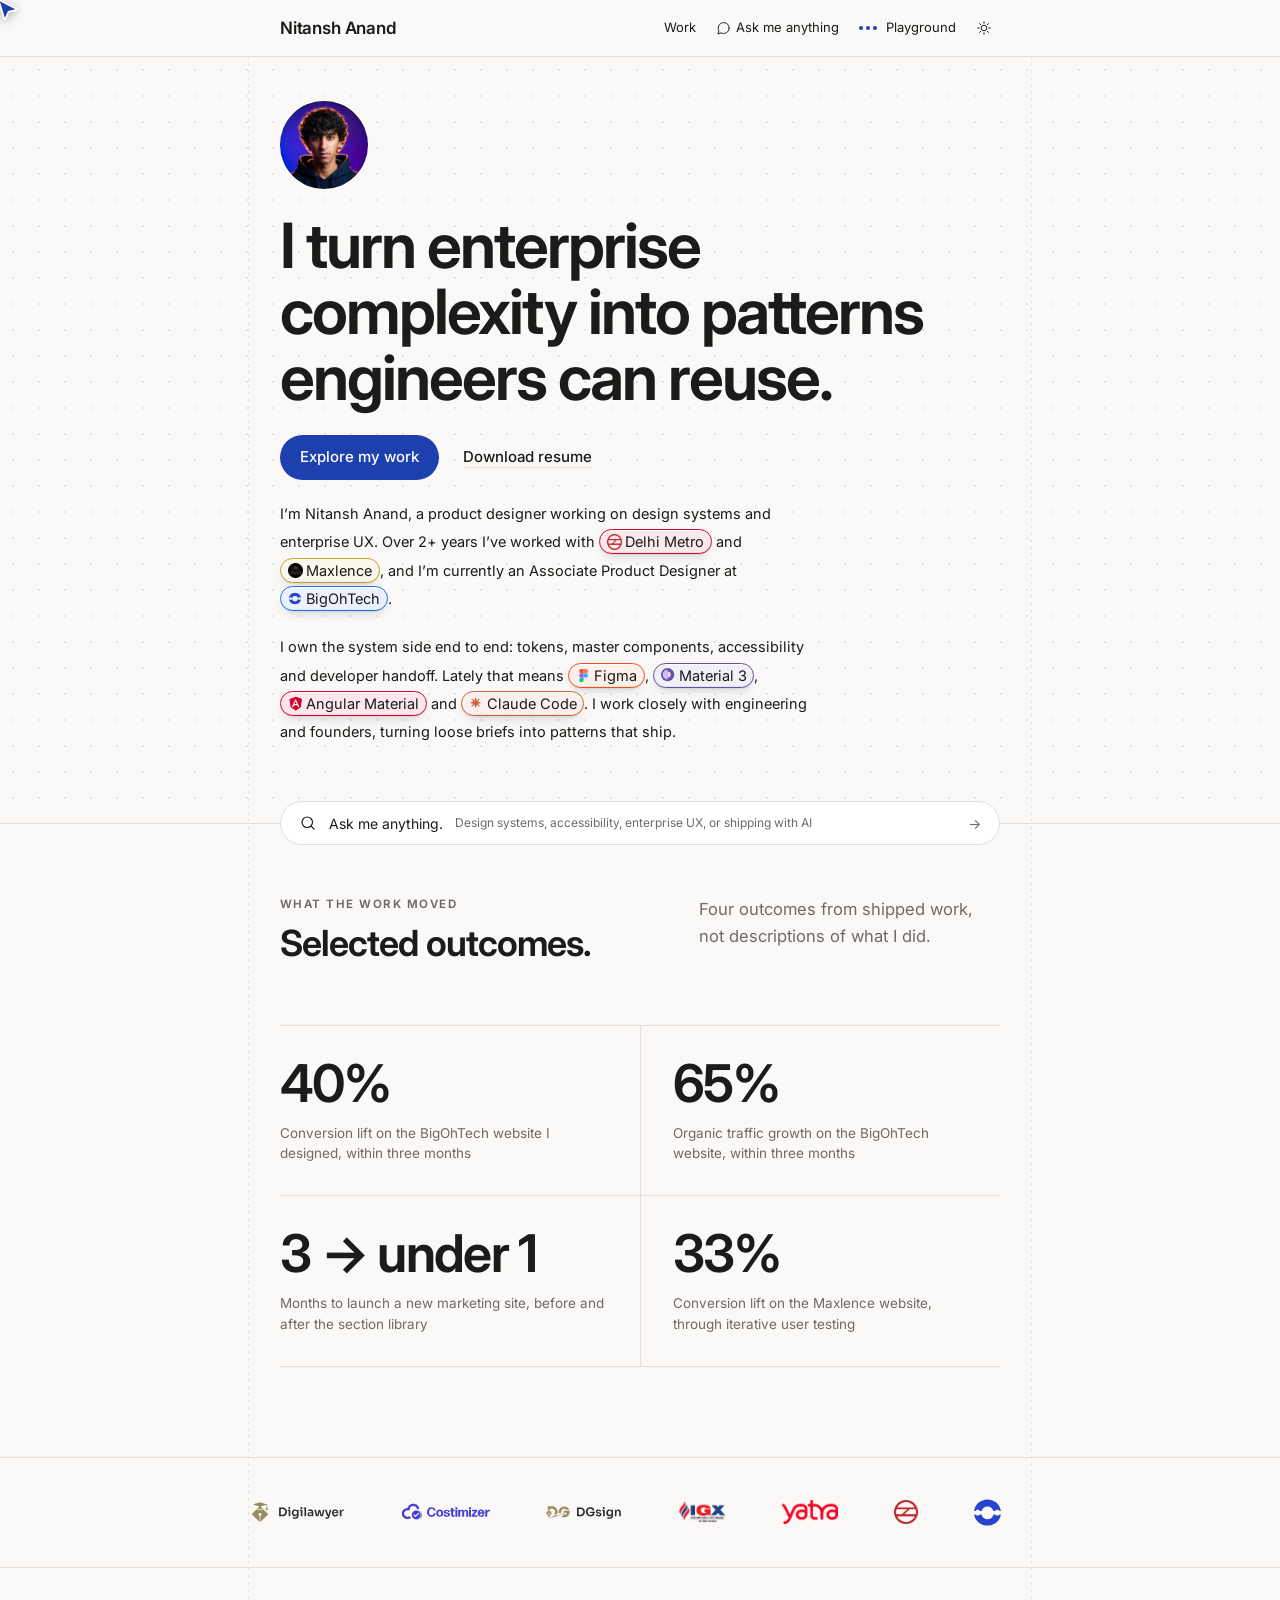
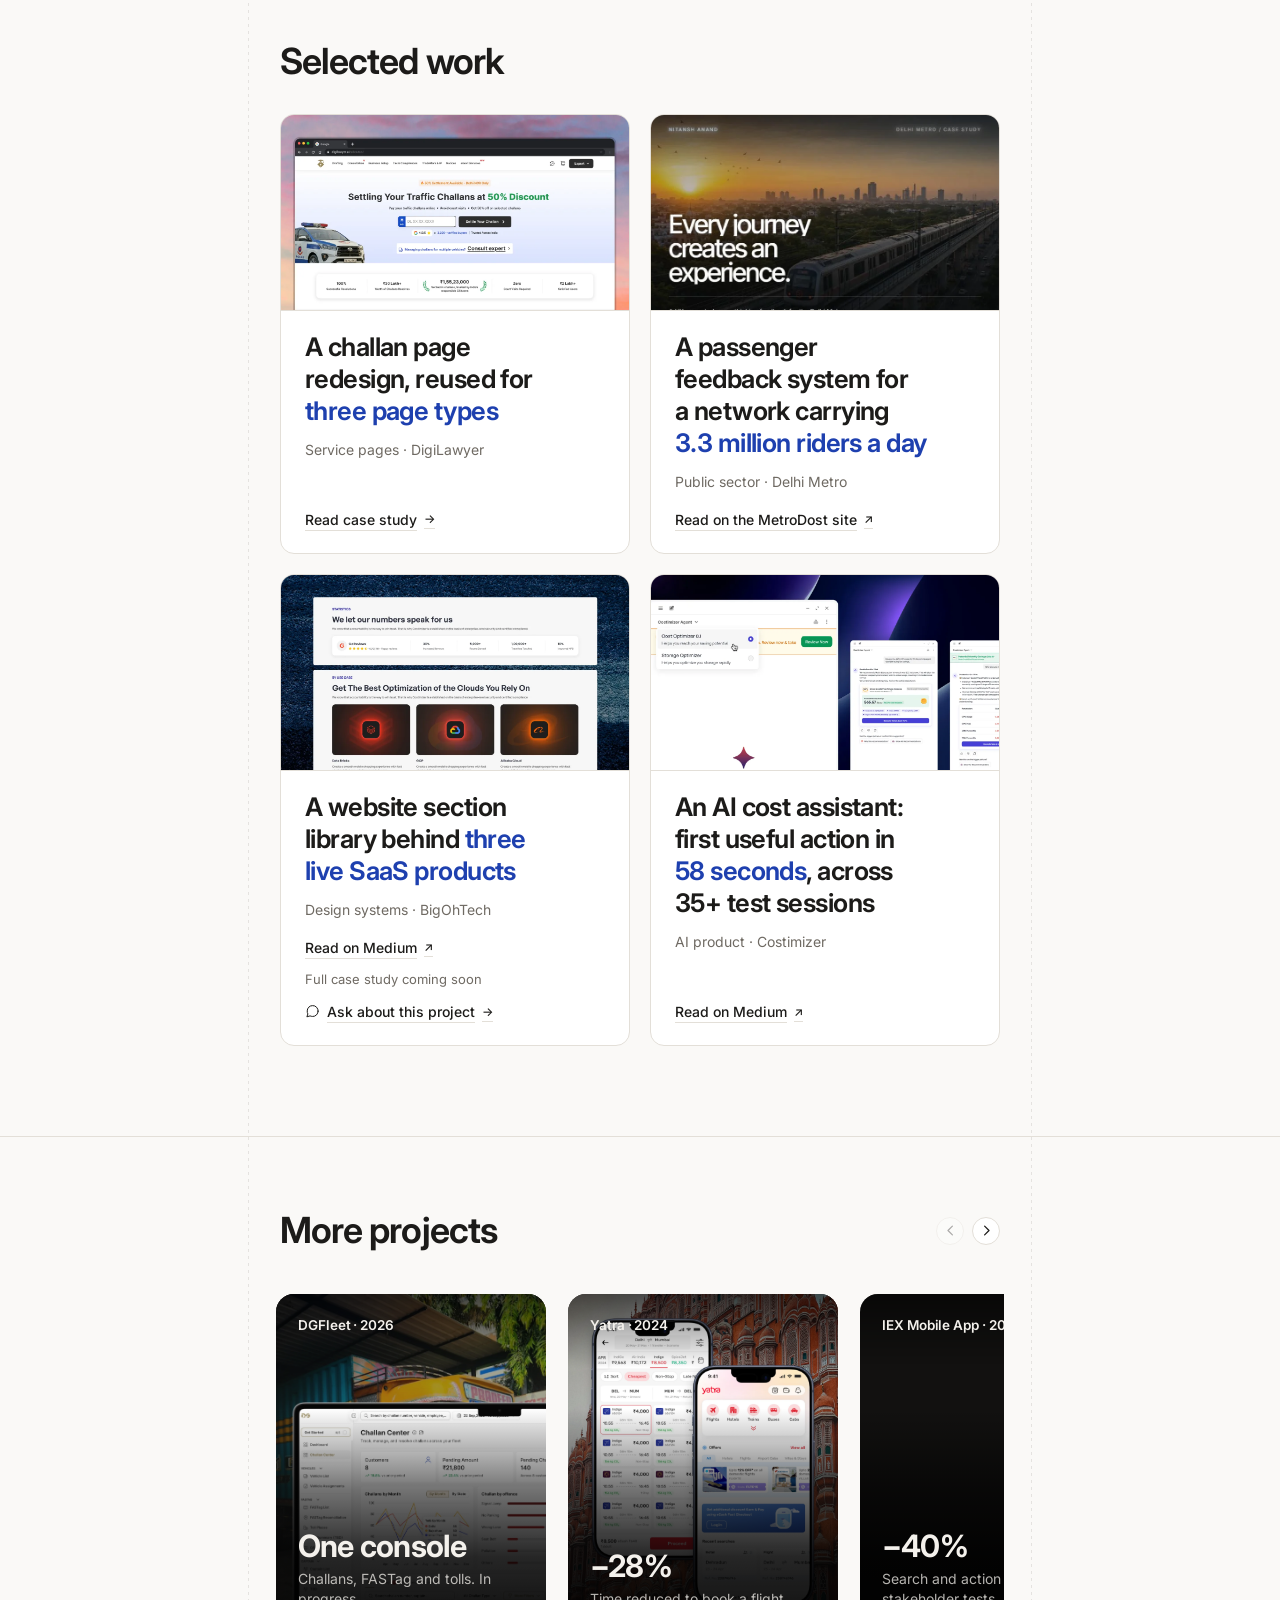
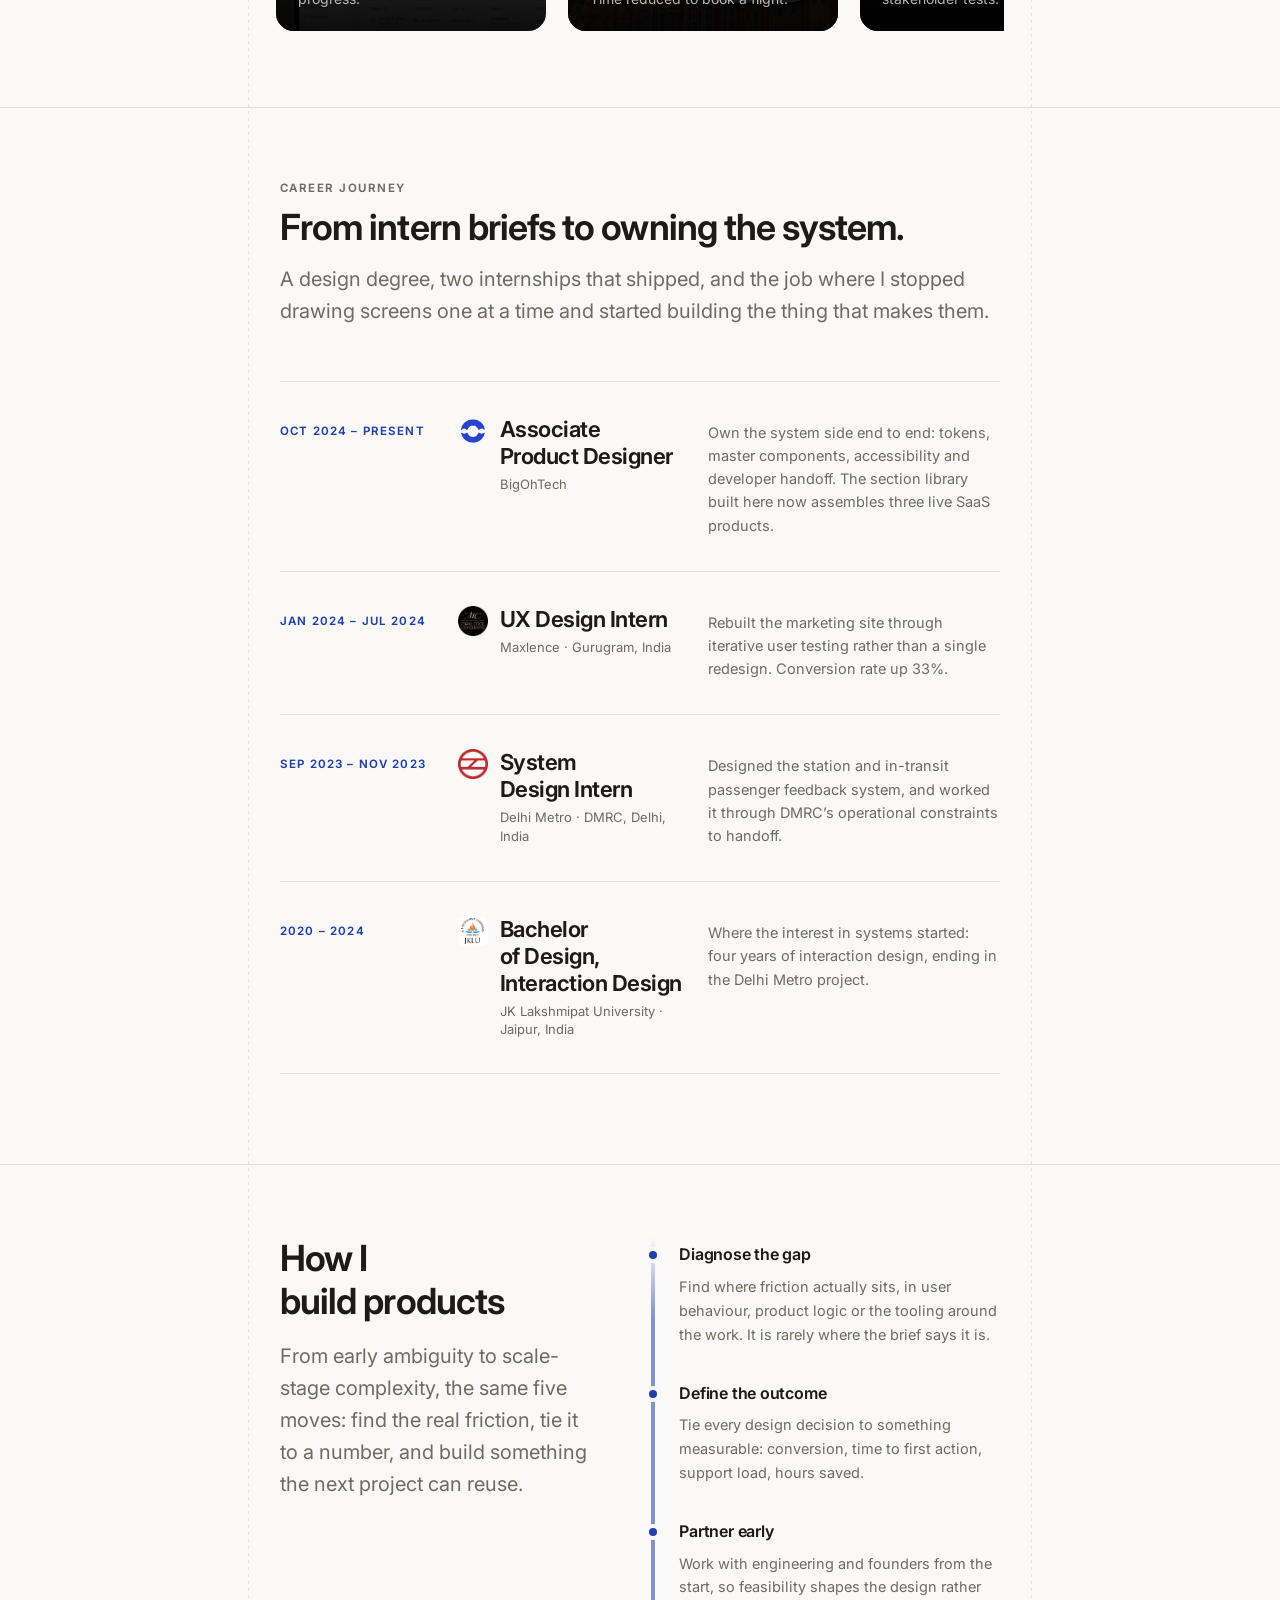
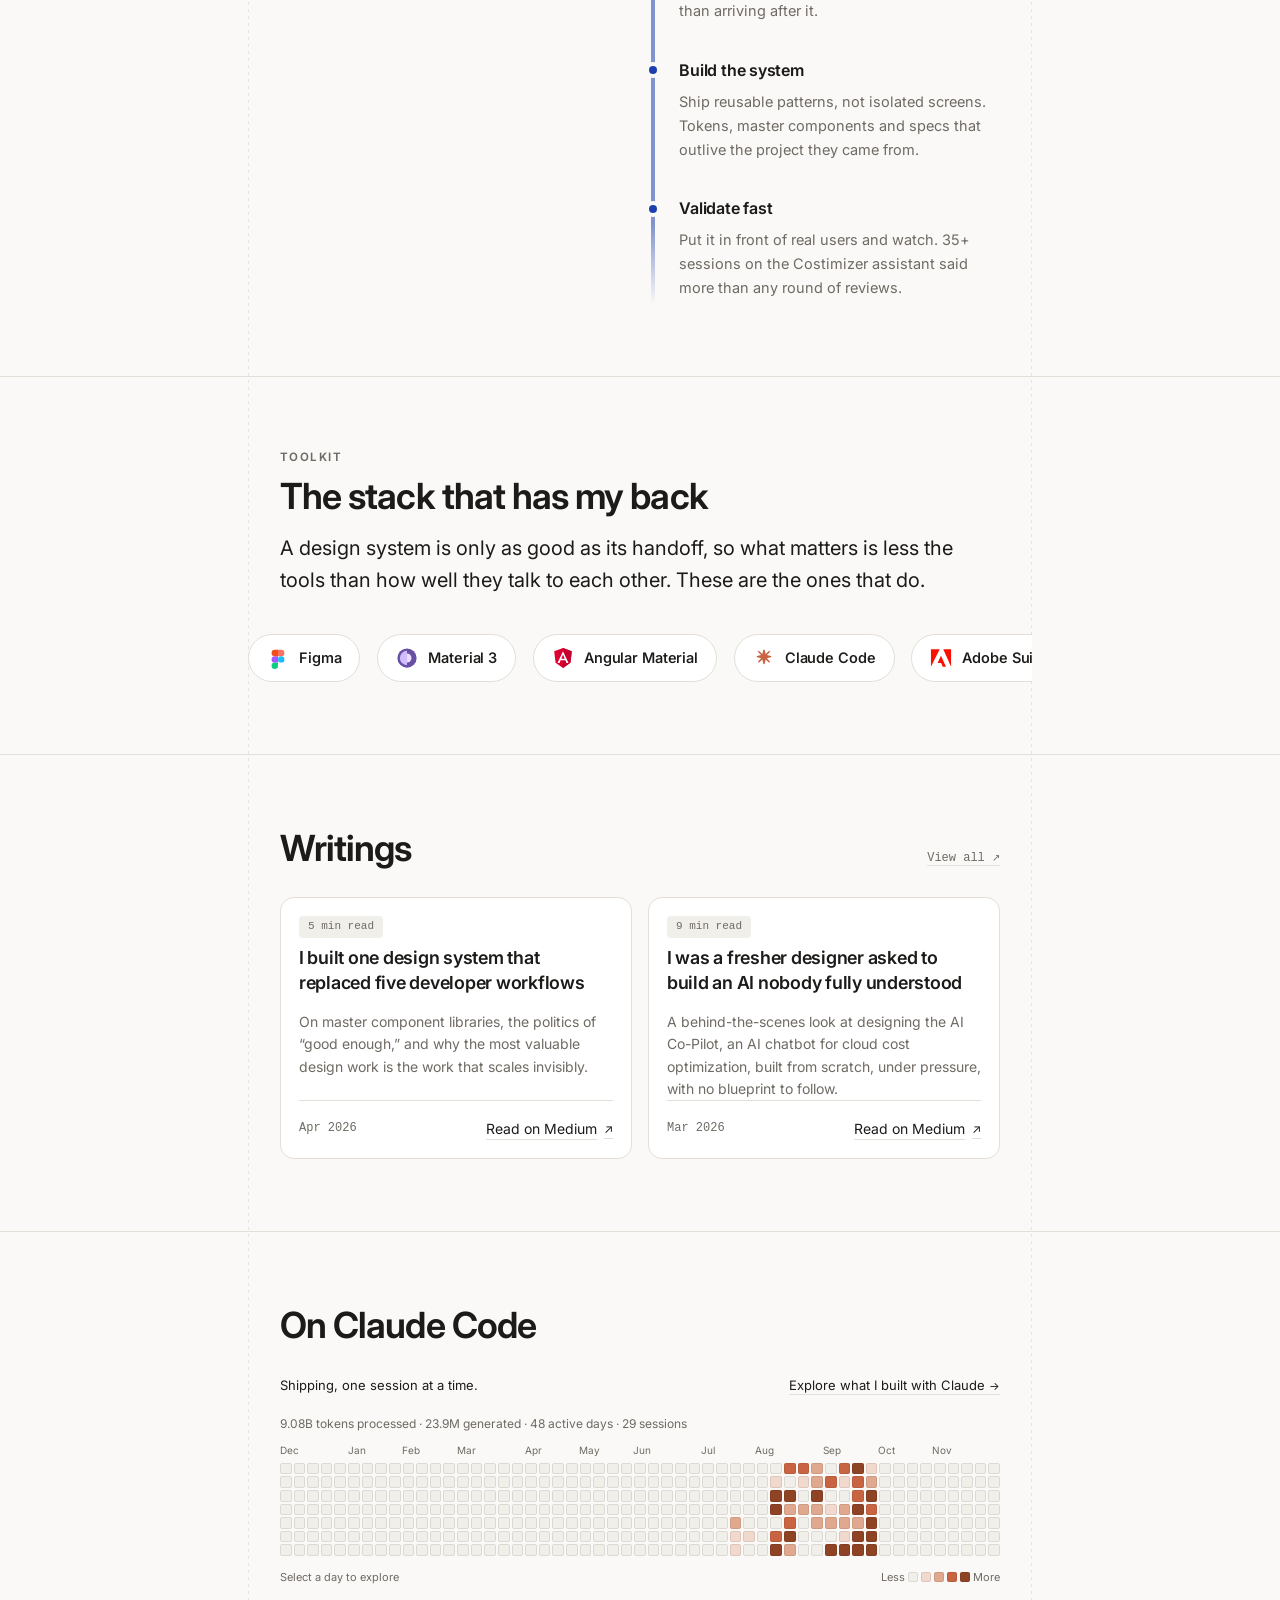
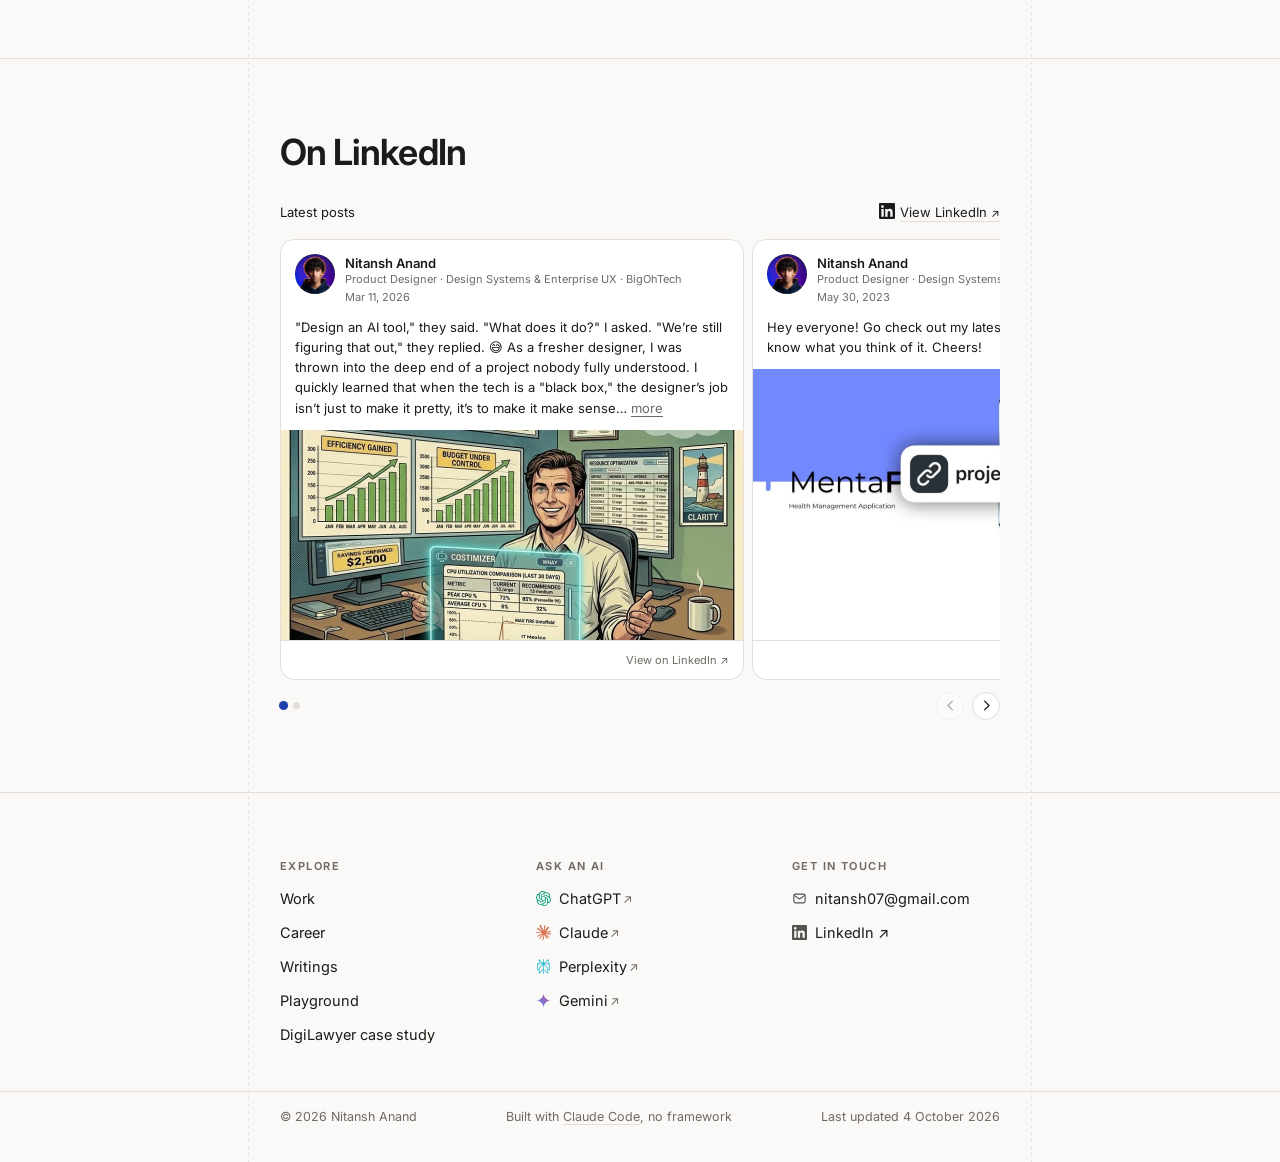
==== index.html @ 7e1e8ba1 "Priority 1: reach the work, and stop the numbers overreaching Hero. "Explore my work" sat below two " ====
<!doctype html>
<html lang="en">
<head>
<meta charset="utf-8" />
<meta name="viewport" content="width=device-width, initial-scale=1, viewport-fit=cover" />
<title>Nitansh Anand, a product designer who builds systems</title>
<meta name="description" content="Nitansh Anand, a product designer working on design systems and enterprise UX. Career, selected work and writing." />
<meta name="color-scheme" content="light dark" />
<link rel="canonical" href="https://nitanshanand.vercel.app/" />

<!-- Social preview. og:image is intentionally omitted until there are real
     1200x630 cards; a badly cropped one reads worse than a text preview. -->
<meta property="og:type" content="profile" />
<meta property="og:url" content="https://nitanshanand.vercel.app/" />
<meta property="og:title" content="Nitansh Anand, a product designer who builds systems" />
<meta property="og:description" content="Nitansh Anand, a product designer working on design systems and enterprise UX. Career, selected work and writing." />
<meta property="og:site_name" content="Nitansh Anand" />
<meta property="og:locale" content="en_US" />
<meta name="twitter:card" content="summary" />
<meta name="twitter:title" content="Nitansh Anand, a product designer who builds systems" />
<meta name="twitter:description" content="Nitansh Anand, a product designer working on design systems and enterprise UX. Career, selected work and writing." />
<link rel="preconnect" href="https://fonts.googleapis.com" />
<link rel="preconnect" href="https://fonts.gstatic.com" crossorigin />
<link href="https://fonts.googleapis.com/css2?family=Inter:ital,opsz,wght@0,14..32,100..900;1,14..32,100..900&display=swap" rel="stylesheet" />
<!-- Favicon: the portrait, cropped to the head so it still reads at 32px. -->
<link rel="icon" type="image/png" sizes="32x32" href="assets/favicon-32.png" />
<link rel="icon" type="image/png" sizes="192x192" href="assets/favicon-192.png" />
<link rel="apple-touch-icon" sizes="180x180" href="assets/favicon-180.png" />
<link rel="stylesheet" href="styles.css" />
<script src="analytics.js" defer></script>
<script>
  /* Set theme before first paint so there is no flash. */
  (function () {
    var t = null;
    try { t = localStorage.getItem("theme"); } catch (e) {}
    if (t === "light" || t === "dark") document.documentElement.setAttribute("data-theme", t);
    var dark = t === "dark" || (t !== "light" && window.matchMedia("(prefers-color-scheme: dark)").matches);
    document.documentElement.classList.toggle("theme-dark", dark);
  })();
</script>
</head>
<body>

<a class="skip-link" href="#main">Skip to content</a>

<header class="site-header">
  <div class="gutter">
    <div class="col-wide header-bar">
      <a class="site-signature" href="#top" aria-label="Nitansh Anand, home">
        <span class="site-signature-mark" aria-hidden="true">Nitansh&nbsp;Anand</span>
        <span class="site-signature-name" aria-hidden="true">
          <span class="site-signature-photo"></span>
          Nitansh Anand
        </span>
      </a>

      <nav class="site-nav" aria-label="Primary">
        <a href="#work">Work</a>
        <a href="#ask" class="nav-ask">
          <svg viewBox="0 0 24 24" fill="none" aria-hidden="true"><path d="M21 11.5a8.4 8.4 0 0 1-9 8.4 9 9 0 0 1-3.9-.9L3 20.5l1.6-4.6A8.4 8.4 0 0 1 3.6 11 8.4 8.4 0 0 1 12 2.6a8.4 8.4 0 0 1 9 8.9Z" stroke="currentColor" stroke-width="1.5" stroke-linecap="round" stroke-linejoin="round"/></svg>
          <span class="nav-label">Ask me anything</span>
        </a>
        <a href="agent-mode.html" class="agent-mode-link">
          <span class="agent-launcher-mark" aria-hidden="true"><i></i><i></i><i></i></span>
          <span class="nav-label">Playground</span>
        </a>

        <button type="button" class="theme-toggle" aria-label="Switch colour theme" title="Switch colour theme">
          <svg class="icon-sun" viewBox="0 0 24 24" fill="none" aria-hidden="true"><circle cx="12" cy="12" r="4.2" stroke="currentColor" stroke-width="1.5"/><path d="M12 2.6v2.2M12 19.2v2.2M21.4 12h-2.2M4.8 12H2.6M18.6 5.4l-1.6 1.6M7 17l-1.6 1.6M18.6 18.6 17 17M7 7 5.4 5.4" stroke="currentColor" stroke-width="1.5" stroke-linecap="round"/></svg>
          <svg class="icon-moon" viewBox="0 0 24 24" fill="none" aria-hidden="true"><path d="M20.5 14.3A8.6 8.6 0 0 1 9.7 3.5a8.6 8.6 0 1 0 10.8 10.8Z" stroke="currentColor" stroke-width="1.5" stroke-linejoin="round"/></svg>
        </button>
      </nav>
    </div>
  </div>
</header>

<main class="home-page" id="main">

  <!-- ─────────────────────────  HERO  ───────────────────────── -->
  <section class="section gutter hero-section" id="top">
    <div class="col-wide">

      <div class="home-heading">
        <!-- Small circular slot above the copy. Swap the image for anything. -->
        <div class="hero-widget">
          <img src="assets/portrait.jpg" alt="Nitansh Anand" width="400" height="400" decoding="async" />
        </div>

        <div class="home-copy">
          <h1 class="t-display home-title" id="hero-title">I turn enterprise complexity into patterns engineers can reuse.</h1>

      <!-- The actions sit directly under the title. Below the two intro
           paragraphs they fell 108px past the fold on a 390px phone and
           319px past it at 320px, behind the bottom nav in both cases.
           Moved in the markup rather than with CSS order, so what a
           keyboard reaches matches what the eye sees. -->
      <div class="home-contact-actions">
        <a data-buzz="The evidence, this way." class="home-contact-button" href="#work">Explore my work</a>
        <span class="resume-hint">
          <a data-buzz="One page. I promise." class="home-resume-button" href="Nitansh-Anand-Resume.pdf" download>Download resume</a>
          <!-- Page 1 rendered from the PDF. Regenerate with tools/build-resume-preview.md
               if the resume changes. Decorative: the link itself is the content. -->
          <span class="resume-peek" aria-hidden="true">
            <img data-src="assets/resume-preview.webp" alt="" width="720" height="932" decoding="async" />
            <span class="resume-peek-foot">1 page &middot; PDF</span>
          </span>
        </span>

          </div>


      <p class="t-lede home-intro">
        I&rsquo;m Nitansh Anand, a product designer working on design systems and enterprise UX. Over 2+ years I&rsquo;ve
        worked with
        <span class="brand-wrap" data-tooltip="System Design Intern, Sep 2023–Nov 2023"><button type="button" class="inline-brand company-brand brand-trigger" style="--brand-color:#c8102e" data-buzz="3.3 million riders a day."><span class="brand-logo"><img src="assets/logos/dmrc.webp" alt="" loading="lazy" decoding="async" width="24" height="24" /></span><span class="brand-name">Delhi Metro</span></button></span>
        and
        <span class="brand-wrap" data-tooltip="UX Design Intern, Jan 2024–Jul 2024"><button type="button" class="inline-brand company-brand brand-trigger" style="--brand-color:#c9a227" data-buzz="Where the interning happened."><span class="brand-logo"><img src="assets/logos/maxlence.webp" alt="" loading="lazy" decoding="async" width="24" height="24" /></span><span class="brand-name">Maxlence</span></button></span>,
        and I&rsquo;m currently an Associate Product Designer at
        <span class="brand-wrap" data-tooltip="Associate Product Designer, Oct 2024–Present"><button type="button" class="inline-brand company-brand brand-trigger" style="--brand-color:#1f6feb" data-buzz="Current employer. Hi, team."><span class="brand-logo"><img src="assets/logos/bigohtech.webp" alt="" loading="lazy" decoding="async" width="24" height="24" /></span><span class="brand-name">BigOhTech</span></button></span>.
      </p>

      <p class="t-lede home-intro">
        I own the system side end to end: tokens, master components, accessibility and developer handoff.
        Lately that means
        <span class="brand-wrap" data-tooltip="Design systems: tokens, components, prototypes, specs"><button type="button" class="inline-brand company-brand brand-trigger" style="--brand-color:#f24e1e" data-buzz="Where the pixels live."><span class="brand-logo"><svg viewBox="0 0 24 24" aria-hidden="true"><path d="M8.5 24a3.5 3.5 0 0 0 3.5-3.5V17H8.5a3.5 3.5 0 0 0 0 7Z" fill="#0acf83"/><path d="M5 13.5A3.5 3.5 0 0 1 8.5 10H12v7H8.5A3.5 3.5 0 0 1 5 13.5Z" fill="#a259ff"/><path d="M5 6.5A3.5 3.5 0 0 1 8.5 3H12v7H8.5A3.5 3.5 0 0 1 5 6.5Z" fill="#f24e1e"/><path d="M12 3h3.5a3.5 3.5 0 1 1 0 7H12V3Z" fill="#ff7262"/><path d="M19 13.5a3.5 3.5 0 1 1-7 0 3.5 3.5 0 0 1 7 0Z" fill="#1abcfe"/></svg></span><span class="brand-name">Figma</span></button></span>,
        <span class="brand-wrap" data-tooltip="Token architecture: the system the components are built on"><button type="button" class="inline-brand company-brand brand-trigger" style="--brand-color:#6750a4" data-buzz="Google&rsquo;s rules, my problem."><span class="brand-logo"><svg viewBox="0 0 24 24" aria-hidden="true"><circle cx="12" cy="12" r="10.5" fill="#6750a4"/><path d="M12 4.2A7.8 7.8 0 0 0 12 19.8Z" fill="#d0bcff"/><path d="M12 7.1a4.9 4.9 0 0 1 0 9.8Z" fill="#eaddff"/></svg></span><span class="brand-name">Material&nbsp;3</span></button></span>,
        <span class="brand-wrap" data-tooltip="Component library: what engineering actually ships against"><button type="button" class="inline-brand company-brand brand-trigger" style="--brand-color:#dd0031" data-buzz="The handoff lingua franca."><span class="brand-logo"><svg viewBox="0 0 24 24" aria-hidden="true"><path d="M12 1.2 2.4 4.6l1.5 12.6L12 22.8l8.1-5.6 1.5-12.6L12 1.2Z" fill="#dd0031"/><path d="M12 1.2v21.6l8.1-5.6 1.5-12.6L12 1.2Z" fill="#c3002f"/><path d="M12 4.6 6 17.4h2.2l1.2-3h5.2l1.2 3H18L12 4.6Zm1.8 8.1h-3.6L12 8.3l1.8 4.4Z" fill="#fff"/></svg></span><span class="brand-name">Angular&nbsp;Material</span></button></span>
        and
        <span class="brand-wrap" data-tooltip="Building: taking the design all the way into the codebase"><button type="button" class="inline-brand company-brand brand-trigger" style="--brand-color:#c96442" data-buzz="My noisiest collaborator."><span class="brand-logo"><svg viewBox="0 0 24 24" aria-hidden="true"><path d="M12 2.6c.4 0 .7.3.8.6l1 4.3 3.2-3a.8.8 0 0 1 1.2 1.1l-3 3.2 4.3 1a.8.8 0 0 1 0 1.5l-4.3 1 3 3.2a.8.8 0 0 1-1.2 1.1l-3.2-3-1 4.3a.8.8 0 0 1-1.6 0l-1-4.3-3.2 3a.8.8 0 0 1-1.2-1.1l3-3.2-4.3-1a.8.8 0 0 1 0-1.5l4.3-1-3-3.2a.8.8 0 1 1 1.2-1.1l3.2 3 1-4.3c.1-.3.4-.6.8-.6Z" fill="#c96442"/></svg></span><span class="brand-name">Claude&nbsp;Code</span></button></span>.
        I work closely with engineering and founders, turning loose briefs into patterns that ship.
      </p>

        </div>

      </div>

      <button type="button" class="ask-launcher" id="ask">
        <svg viewBox="0 0 24 24" fill="none" aria-hidden="true"><circle cx="11" cy="11" r="7" stroke="currentColor" stroke-width="1.6"/><path d="m20 20-3.6-3.6" stroke="currentColor" stroke-width="1.6" stroke-linecap="round"/></svg>
        <span class="ask-launcher-copy">
          <span>Ask me anything.</span>
          <span class="ask-hint">Design systems, accessibility, enterprise UX, or shipping with AI</span>
        </span>
        <span class="ask-go" aria-hidden="true">&#8594;</span>
      </button>

    </div>
  </section>

  <!-- ──────────────────────  CLAUDE CODE TOKENS  ────────────────────── -->

  <!-- ─────────────────────────  PROOF  ─────────────────────────
       The hero makes claims; this is where they get their receipts. It
       carries the numbers the work cards don't: the cards already headline
       58s and three page types, so repeating them here only spent the
       reader's scroll. Every figure is on the résumé linked above, and each
       names the site it came from. -->
  <section class="section gutter" id="proof">
    <div class="col-wide">
      <div class="proof-head">
        <div class="proof-title">
          <p class="eyebrow">What the work moved</p>
          <h2 class="t-section">Selected outcomes.</h2>
        </div>
        <p class="proof-note">
          Four outcomes from shipped work, not descriptions of what I did.
        </p>
      </div>

      <ol class="proof-grid">
        <li data-buzz="Designed, launched, measured.">
          <b>40%</b>
          <span>Conversion lift on the BigOhTech website I designed, within three months</span>
        </li>
        <li data-buzz="Same site, first three months.">
          <b>65%</b>
          <span>Organic traffic growth on the BigOhTech website, within three months</span>
        </li>
        <li data-buzz="Months back on every launch.">
          <a href="#work">
          <b>3 &rarr; under 1</b>
          <span>Months to launch a new marketing site, before and after the section library</span>
          </a>
        </li>
        <li data-buzz="Testing, not taste.">
          <b>33%</b>
          <span>Conversion lift on the Maxlence website, through iterative user testing</span>
        </li>
      </ol>
    </div>
  </section>

  <!-- ──────────────────────  SHIPPED FOR  ─────────────────────
       Products worked on directly. No heading by request: the row carries
       itself. The second .sh-track is a pixel duplicate so the loop has no
       seam, so it is aria-hidden and each name is announced once.
       ─────────────────────────────────────────────────── -->
  <section class="section gutter sh-section" id="shipped" aria-label="Products shipped for">
    <div class="sh-bleed">
      <div class="sh-marquee">
        <div class="sh-row">
          <ul class="sh-track">
            <li class="sh-item"><img src="assets/logos/clients/digilawyer.svg" alt="DigiLawyer" width="160" height="40" loading="lazy" decoding="async" /></li>
            <li class="sh-item"><img src="assets/logos/clients/costimizer.svg" alt="Costimizer" width="120" height="32" loading="lazy" decoding="async" /></li>
            <li class="sh-item"><img src="assets/logos/clients/dgsign.svg" alt="DG Sign" width="127" height="40" loading="lazy" decoding="async" /></li>
            <li class="sh-item"><img src="assets/logos/clients/igx.webp" alt="IGX" width="204" height="102" loading="lazy" decoding="async" /></li>
            <li class="sh-item"><img src="assets/logos/clients/yatra.webp" alt="Yatra" width="126" height="54" loading="lazy" decoding="async" /></li>
            <li class="sh-item"><img src="assets/logos/clients/dmrc.webp" alt="Delhi Metro" width="64" height="64" loading="lazy" decoding="async" /></li>
            <li class="sh-item"><img src="assets/logos/clients/bigoh.svg" alt="BigOh" width="40" height="40" loading="lazy" decoding="async" /></li>
          </ul>
          <ul class="sh-track" aria-hidden="true">
            <li class="sh-item"><img src="assets/logos/clients/digilawyer.svg" alt="DigiLawyer" width="160" height="40" loading="lazy" decoding="async" /></li>
            <li class="sh-item"><img src="assets/logos/clients/costimizer.svg" alt="Costimizer" width="120" height="32" loading="lazy" decoding="async" /></li>
            <li class="sh-item"><img src="assets/logos/clients/dgsign.svg" alt="DG Sign" width="127" height="40" loading="lazy" decoding="async" /></li>
            <li class="sh-item"><img src="assets/logos/clients/igx.webp" alt="IGX" width="204" height="102" loading="lazy" decoding="async" /></li>
            <li class="sh-item"><img src="assets/logos/clients/yatra.webp" alt="Yatra" width="126" height="54" loading="lazy" decoding="async" /></li>
            <li class="sh-item"><img src="assets/logos/clients/dmrc.webp" alt="Delhi Metro" width="64" height="64" loading="lazy" decoding="async" /></li>
            <li class="sh-item"><img src="assets/logos/clients/bigoh.svg" alt="BigOh" width="40" height="40" loading="lazy" decoding="async" /></li>
          </ul>
        </div>
      </div>
    </div>
  </section>

  <!-- ─────────────────────  SELECTED WORK  ─────────────────────
       Three projects: one lead, two beside it. Text-led for now, because the
       repository has no product screenshots and inventing interface imagery
       would be worse than going without. Each card reserves a .work-visual
       slot that takes over the moment a real image lands, so adding one will
       not move the layout. -->
  <section class="section gutter" id="work">
    <div class="col-wide">
      <h2 class="t-section">Selected work</h2>

      <ol class="work-grid">

        <li class="work-item">
          <article class="work-card" data-buzz="My part: audited the service pages, rebuilt the challan page around checking a vehicle, and turned it into Figma components engineering built.">
            <span class="work-visual"><img src="assets/work/digilawyer.webp" alt="The redesigned DigiLawyer challan page in a browser window: a single vehicle-number field beside a Settle Your Challan button, above the results summary." width="1200" height="900" loading="lazy" decoding="async" /></span>
            <h3 class="work-headline">A challan page redesign, reused for <mark class="highlight">three page types</mark></h3>
            <p class="work-context">Service pages &middot; DigiLawyer</p>

            <div class="work-actions">
<a class="work-link" href="digilawyer.html">Read case study <span class="arrow" aria-hidden="true">&#8594;</span></a>
            </div>
          </article>
        </li>

        <li class="work-item">
          <article class="work-card" data-buzz="My part: as System Design Intern, designed feedback for stations and trains, and carried it through DMRC&rsquo;s operational constraints to handoff.">
            <span class="work-visual"><img src="assets/work/metrodost.webp" alt="The MetroDost case study page: the headline Every journey creates an experience over a Delhi Metro train at sunset, above a line describing a network carrying 3.3 million riders a day." width="786" height="599" loading="lazy" decoding="async" /></span>
            <h3 class="work-headline">A passenger feedback system for a network carrying <mark class="highlight">3.3 million riders a day</mark></h3>
            <p class="work-context">Public sector &middot; Delhi Metro</p>

            <div class="work-actions">
<a class="work-link" href="https://metrodost-case-study.vercel.app/" target="_blank" rel="noopener">Read on the MetroDost site <span class="arrow" aria-hidden="true">&#8599;</span></a>
            </div>
          </article>
        </li>
      <li class="work-item">
          <article class="work-card" data-buzz="My part: audited the repeat website work, defined the section types, and built the library plus the specs engineering builds against.">
            <span class="work-visual"><img src="assets/work/sections.webp" alt="Two sections assembled on a page: a statistics band carrying headline figures, above a use-case grid of cloud-platform cards." width="1200" height="900" loading="lazy" decoding="async" /></span>
            <h3 class="work-headline">A website section library behind <mark class="highlight">three live SaaS products</mark></h3>
            <p class="work-context">Design systems &middot; BigOhTech</p>

            <div class="work-actions">
<a class="work-link" href="https://medium.com/@nitansh07/i-built-one-design-system-that-replaced-five-developer-workflows-abb937c73b00" target="_blank" rel="noopener">Read on Medium <span class="arrow" aria-hidden="true">&#8599;</span></a>
<span class="work-note">Full case study coming soon</span>
<button type="button" class="work-link ask-about" data-question="What did Nitansh contribute to the section library?">
                <svg class="work-link-icon" viewBox="0 0 24 24" fill="none" aria-hidden="true"><path d="M21 11.5a8.4 8.4 0 0 1-9 8.4 9 9 0 0 1-3.9-.9L3 20.5l1.6-4.6A8.4 8.4 0 0 1 3.6 11 8.4 8.4 0 0 1 12 2.6a8.4 8.4 0 0 1 9 8.9Z" stroke="currentColor" stroke-width="1.6" stroke-linecap="round" stroke-linejoin="round"/></svg>
                Ask about this project <span class="arrow" aria-hidden="true">&#8594;</span>
              </button>
            </div>
          </article>
        </li>

        <li class="work-item">
          <article class="work-card" data-buzz="My part: designed the assistant&rsquo;s empty state, its wording, and how it handles being wrong, then tested it across 35+ sessions.">
            <span class="work-visual"><img src="assets/work/costimizer.webp" alt="The Costimizer assistant: an agent picker offering a cost and a storage optimiser above a cloud-cost prompt, beside panels recommending an EC2 right-sizing with the projected monthly saving." width="1200" height="900" loading="lazy" decoding="async" /></span>
            <h3 class="work-headline">An AI cost assistant: first useful action in <mark class="highlight">58 seconds</mark>, across 35+ test sessions</h3>
            <p class="work-context">AI product &middot; Costimizer</p>

            <div class="work-actions">
<a class="work-link" href="https://medium.com/@nitansh07/i-was-a-fresher-designer-asked-to-build-an-ai-nobody-fully-understood-heres-what-happened-155939ac0f88" target="_blank" rel="noopener">Read on Medium <span class="arrow" aria-hidden="true">&#8599;</span></a>
            </div>
          </article>
        </li>

        </ol>
    </div>
  </section>


  <!-- ───────────────────  MORE PROJECTS  ───────────────────
       A sideways rail, not a grid: these sit under selected work and are
       meant to be skimmed. Empty for now. Each card is a project, a year, a
       picture, one number and one line. The commented template below is a
       filled card, ready to copy over a placeholder.

       The placeholders are articles, not links. A card with nowhere to go
       gets no hover label and no tab stop, because an affordance that does
       nothing is worse than no affordance.
       ───────────────────────────────────────────────────────── -->
  <section class="section gutter" id="more">
    <div class="col-wide">
      <div class="mp-head">
        <h2 class="t-section">More projects</h2>
        <!-- Same control the LinkedIn carousel uses, so the page has one way
             of saying "there is more sideways". -->
        <span class="linkedin-arrows mp-arrows">
          <button type="button" id="mp-prev" aria-label="Previous projects" aria-controls="mp-rail"><svg viewBox="0 0 24 24" fill="none" stroke="currentColor" stroke-width="2" stroke-linecap="round" stroke-linejoin="round" aria-hidden="true"><path d="M15 5 8 12l7 7"/></svg></button>
          <button type="button" id="mp-next" aria-label="Next projects" aria-controls="mp-rail"><svg viewBox="0 0 24 24" fill="none" stroke="currentColor" stroke-width="2" stroke-linecap="round" stroke-linejoin="round" aria-hidden="true"><path d="M9 5l7 7-7 7"/></svg></button>
        </span>
      </div>

      <!-- tabindex makes the rail scrollable from the keyboard, which a bare
           overflow container is not. -->
      <ol class="mp-rail" id="mp-rail" tabindex="0" role="group"
          aria-label="More projects, scroll sideways">
          <li class="mp-item">
            <article class="mp-card" data-buzz="Case study in progress.">
              <img src="assets/work/fleet-challans.webp" alt="A fleet operations dashboard open on its Challan Center: counters for customers, pending amount and pending challans, a challans-by-month chart, a breakdown by offence, and a table of individual challans by vehicle." width="1288" height="1536" loading="lazy" decoding="async" />
              <span class="mp-scrim" aria-hidden="true"></span>
              <p class="mp-meta"><span>DGFleet</span> <span aria-hidden="true">&middot;</span> <span>2026</span></p>
              <div class="mp-foot">
                <p class="mp-metric">One console</p>
                <p class="mp-line">Challans, FASTag and tolls. In progress.</p>
              </div>
            </article>
          </li>
          <li class="mp-item">
            <article class="mp-card" data-buzz="Case study in progress.">
              <img src="assets/work/yatra.webp" alt="Two phone screens from the Yatra travel app: a Delhi to Mumbai flight list sorted by cheapest, each fare carrying its carbon figure, and the home screen with booking categories, offers and recent searches." width="1654" height="2000" loading="lazy" decoding="async" />
              <span class="mp-scrim" aria-hidden="true"></span>
              <p class="mp-meta"><span>Yatra</span> <span aria-hidden="true">&middot;</span> <span>2024</span></p>
              <div class="mp-foot">
                <p class="mp-metric">&minus;28%</p>
                <p class="mp-line">Time reduced to book a flight.</p>
              </div>
            </article>
          </li>
          <li class="mp-item">
            <article class="mp-card" data-buzz="Case study in progress.">
              <img src="assets/work/iex.webp" alt="Two phone screens from the IEX market data app: a price trend chart broken into time blocks, and a monthly view listing discovered price, bid counts and trade volume." width="1654" height="2000" loading="lazy" decoding="async" />
              <span class="mp-scrim" aria-hidden="true"></span>
              <p class="mp-meta"><span>IEX Mobile App</span> <span aria-hidden="true">&middot;</span> <span>2025</span></p>
              <div class="mp-foot">
                <p class="mp-metric">&minus;40%</p>
                <p class="mp-line">Search and action time, in stakeholder tests.</p>
              </div>
            </article>
          </li>
          <li class="mp-item">
            <article class="mp-card" data-buzz="Case study in progress.">
              <img src="assets/work/app-builder.webp" alt="A drag-and-drop app builder: the settings panel for a Scrollable Grid block, beside an empty phone canvas waiting for blocks." width="1654" height="2000" loading="lazy" decoding="async" />
              <span class="mp-scrim" aria-hidden="true"></span>
              <p class="mp-meta"><span>Createwith</span> <span aria-hidden="true">&middot;</span> <span>2024</span></p>
              <div class="mp-foot">
                <p class="mp-metric">80+ customers</p>
                <p class="mp-line">Five stars on the App Store and Play Store.</p>
              </div>
            </article>
          </li>
      </ol>

      <!-- Copy this over a placeholder once the project is real. The card is
           the picture; everything else sits on top of it.

      <li class="mp-item">
        <a class="mp-card" href="REPLACE.html">
          <img src="assets/work/REPLACE.webp" alt="Describe what the screen shows." width="1200" height="1500" loading="lazy" decoding="async" />
          <span class="mp-scrim" aria-hidden="true"></span>
          <p class="mp-meta"><span>Client</span> <span aria-hidden="true">&middot;</span> <span>2025</span></p>
          <span class="mp-peek" aria-hidden="true">View details</span>
          <div class="mp-foot">
            <p class="mp-metric">+00%</p>
            <p class="mp-line">What the number is.</p>
          </div>
        </a>
      </li>
      -->
    </div>
  </section>


  <!-- ─────────────────────────  CAREER  ───────────────────────── -->
  <section class="section gutter" id="career">
    <div class="col-wide">
      <div class="career-head">
        <p class="eyebrow">Career journey</p>
        <h2 class="t-section">From intern briefs to owning the system.</h2>
        <p class="t-lede career-lede">
          A design degree, two internships that shipped, and the job where I
          stopped drawing screens one at a time and started building the thing
          that makes them.
        </p>
      </div>

      <ol class="timeline">
        <li>
          <p class="timeline-period">Oct 2024 &ndash; Present</p>
          <div class="timeline-role">
            <span class="career-logo"><img src="assets/logos/bigohtech.webp" alt="BigOhTech" loading="lazy" decoding="async" width="80" height="100" /></span>
            <div>
              <h3>Associate Product Designer</h3>
              <p class="timeline-org">BigOhTech</p>
            </div>
          </div>
          <p class="timeline-note">Own the system side end to end: tokens, master components, accessibility and developer handoff. The section library built here now assembles three live SaaS products.</p>
        </li>
        <li>
          <p class="timeline-period">Jan 2024 &ndash; Jul 2024</p>
          <div class="timeline-role">
            <span class="career-logo"><img src="assets/logos/maxlence.webp" alt="Maxlence" loading="lazy" decoding="async" width="64" height="64" /></span>
            <div>
              <h3>UX Design Intern</h3>
              <p class="timeline-org">Maxlence &middot; Gurugram, India</p>
            </div>
          </div>
          <p class="timeline-note">Rebuilt the marketing site through iterative user testing rather than a single redesign. Conversion rate up 33%.</p>
        </li>
        <li>
          <p class="timeline-period">Sep 2023 &ndash; Nov 2023</p>
          <div class="timeline-role">
            <span class="career-logo"><img src="assets/logos/dmrc.webp" alt="Delhi Metro Rail Corporation" loading="lazy" decoding="async" width="64" height="64" /></span>
            <div>
              <h3>System Design Intern</h3>
              <p class="timeline-org">Delhi Metro &middot; DMRC, Delhi, India</p>
            </div>
          </div>
          <p class="timeline-note">Designed the station and in-transit passenger feedback system, and worked it through DMRC&rsquo;s operational constraints to handoff.</p>
        </li>
        <li>
          <p class="timeline-period">2020 &ndash; 2024</p>
          <div class="timeline-role">
            <span class="career-logo"><img src="assets/logos/jklu.png" alt="JK Lakshmipat University" loading="lazy" decoding="async" width="220" height="246" /></span>
            <div>
              <h3>Bachelor of Design, Interaction Design</h3>
              <p class="timeline-org">JK Lakshmipat University &middot; Jaipur, India</p>
            </div>
          </div>
          <p class="timeline-note">Where the interest in systems started: four years of interaction design, ending in the Delhi Metro project.</p>
        </li>
      </ol>
    </div>
  </section>

  <!-- ──────────────────────  HOW I BUILD  ────────────────────── -->
  <section class="section gutter" id="process">
    <div class="col-wide">
      <div class="build-grid">
        <div class="build-intro">
          <h2 class="t-section">How I build products</h2>
          <p class="t-lede build-lede">
            From early ambiguity to scale-stage complexity, the same five moves: find the real
            friction, tie it to a number, and build something the next project can reuse.
          </p>
        </div>

        <ol class="build-steps">
          <li>
            <h3 data-buzz="Never where the brief says.">Diagnose the gap</h3>
            <p>Find where friction actually sits, in user behaviour, product logic or the tooling around the work. It is rarely where the brief says it is.</p>
          </li>
          <li>
            <h3 data-buzz="If you can&rsquo;t measure it, it&rsquo;s a mood.">Define the outcome</h3>
            <p>Tie every design decision to something measurable: conversion, time to first action, support load, hours saved.</p>
          </li>
          <li>
            <h3 data-buzz="Engineers are not a later problem.">Partner early</h3>
            <p>Work with engineering and founders from the start, so feasibility shapes the design rather than arriving after it.</p>
          </li>
          <li>
            <h3 data-buzz="Screens die. Patterns don&rsquo;t.">Build the system</h3>
            <p>Ship reusable patterns, not isolated screens. Tokens, master components and specs that outlive the project they came from.</p>
          </li>
          <li>
            <h3 data-buzz="Watching someone fail teaches more.">Validate fast</h3>
            <p>Put it in front of real users and watch. 35+ sessions on the Costimizer assistant said more than any round of reviews.</p>
          </li>
        </ol>
      </div>
      </div>
    </div>
  </section>

  <!-- ────────────────────────  TOOLKIT  ────────────────────────
       Every tool here is one the rest of this repo already documents: the
       hero's four brand chips, Adobe from the Ask panel's tools entry, Framer
       from the footer link, and the two measurement tools the DigiLawyer case
       study names. Do not add a tool that is not claimed somewhere else.

       The second .tk-track is a pixel duplicate that exists only so the loop
       has no seam, so it is aria-hidden and each tool is announced once.
       ────────────────────────────────────────────────── -->
  <section class="section gutter" id="toolkit">
    <div class="col-wide">
      <p class="eyebrow">Toolkit</p>
      <h2 class="t-section tk-title">The stack that has my back</h2>
      <p class="t-lede tk-lede">
        A design system is only as good as its handoff, so what matters is less
        the tools than how well they talk to each other. These are the ones that do.
      </p>
    </div>

    <div class="tk-bleed">
      <div class="tk-marquee">
      <div class="tk-row">
        <ul class="tk-track">
            <li class="tk-item"><span class="tk-mark"><svg viewBox="0 0 24 24" aria-hidden="true"><path d="M8.5 24a3.5 3.5 0 0 0 3.5-3.5V17H8.5a3.5 3.5 0 0 0 0 7Z" fill="#0acf83"/><path d="M5 13.5A3.5 3.5 0 0 1 8.5 10H12v7H8.5A3.5 3.5 0 0 1 5 13.5Z" fill="#a259ff"/><path d="M5 6.5A3.5 3.5 0 0 1 8.5 3H12v7H8.5A3.5 3.5 0 0 1 5 6.5Z" fill="#f24e1e"/><path d="M12 3h3.5a3.5 3.5 0 1 1 0 7H12V3Z" fill="#ff7262"/><path d="M19 13.5a3.5 3.5 0 1 1-7 0 3.5 3.5 0 0 1 7 0Z" fill="#1abcfe"/></svg></span><span class="tk-name">Figma</span></li>
            <li class="tk-item"><span class="tk-mark"><svg viewBox="0 0 24 24" aria-hidden="true"><circle cx="12" cy="12" r="10.5" fill="#6750a4"/><path d="M12 4.2A7.8 7.8 0 0 0 12 19.8Z" fill="#d0bcff"/><path d="M12 7.1a4.9 4.9 0 0 1 0 9.8Z" fill="#eaddff"/></svg></span><span class="tk-name">Material&nbsp;3</span></li>
            <li class="tk-item"><span class="tk-mark"><svg viewBox="0 0 24 24" aria-hidden="true"><path d="M12 1.2 2.4 4.6l1.5 12.6L12 22.8l8.1-5.6 1.5-12.6L12 1.2Z" fill="#dd0031"/><path d="M12 1.2v21.6l8.1-5.6 1.5-12.6L12 1.2Z" fill="#c3002f"/><path d="M12 4.6 6 17.4h2.2l1.2-3h5.2l1.2 3H18L12 4.6Zm1.8 8.1h-3.6L12 8.3l1.8 4.4Z" fill="#fff"/></svg></span><span class="tk-name">Angular&nbsp;Material</span></li>
            <li class="tk-item"><span class="tk-mark"><svg viewBox="0 0 24 24" aria-hidden="true"><path d="M12 2.6c.4 0 .7.3.8.6l1 4.3 3.2-3a.8.8 0 0 1 1.2 1.1l-3 3.2 4.3 1a.8.8 0 0 1 0 1.5l-4.3 1 3 3.2a.8.8 0 0 1-1.2 1.1l-3.2-3-1 4.3a.8.8 0 0 1-1.6 0l-1-4.3-3.2 3a.8.8 0 0 1-1.2-1.1l3-3.2-4.3-1a.8.8 0 0 1 0-1.5l4.3-1-3-3.2a.8.8 0 1 1 1.2-1.1l3.2 3 1-4.3c.1-.3.4-.6.8-.6Z" fill="#c96442"/></svg></span><span class="tk-name">Claude&nbsp;Code</span></li>
            <li class="tk-item"><span class="tk-mark"><svg viewBox="0 0 24 24" aria-hidden="true"><path d="M10.54 2.4H1v19.27Z" fill="#fa0f00"/><path d="M14.46 2.4H23v19.27Z" fill="#fa0f00"/><path d="M12 9.51l5.43 12.16h-3.56l-1.63-4.09H8.26Z" fill="#fa0f00"/></svg></span><span class="tk-name">Adobe&nbsp;Suite</span></li>
            <li class="tk-item"><span class="tk-mark"><svg viewBox="0 0 24 24" aria-hidden="true"><path d="M4 0h16v8h-8zM4 8h8l8 8H4zm0 8h8v8z" fill="#0055ff"/></svg></span><span class="tk-name">Framer</span></li>
            <li class="tk-item"><span class="tk-mark"><svg viewBox="0 0 24 24" aria-hidden="true"><path d="M3 7.5V3l18.5 18.5H17Z" fill="#f54e00"/><path d="M3 14.5V10l11.5 11.5H10Z" fill="#f9bd2b"/><path d="M3 21.5V17l4.5 4.5Z" fill="#1d4aff"/></svg></span><span class="tk-name">PostHog</span></li>
            <li class="tk-item"><span class="tk-mark"><svg viewBox="0 0 24 24" aria-hidden="true"><rect x="14.5" y="2.5" width="6.5" height="19" rx="3.25" fill="#f9ab00"/><rect x="3" y="10.5" width="6.5" height="11" rx="3.25" fill="#e37400"/></svg></span><span class="tk-name">GA4</span></li>
        </ul>
        <ul class="tk-track" aria-hidden="true">
            <li class="tk-item"><span class="tk-mark"><svg viewBox="0 0 24 24" aria-hidden="true"><path d="M8.5 24a3.5 3.5 0 0 0 3.5-3.5V17H8.5a3.5 3.5 0 0 0 0 7Z" fill="#0acf83"/><path d="M5 13.5A3.5 3.5 0 0 1 8.5 10H12v7H8.5A3.5 3.5 0 0 1 5 13.5Z" fill="#a259ff"/><path d="M5 6.5A3.5 3.5 0 0 1 8.5 3H12v7H8.5A3.5 3.5 0 0 1 5 6.5Z" fill="#f24e1e"/><path d="M12 3h3.5a3.5 3.5 0 1 1 0 7H12V3Z" fill="#ff7262"/><path d="M19 13.5a3.5 3.5 0 1 1-7 0 3.5 3.5 0 0 1 7 0Z" fill="#1abcfe"/></svg></span><span class="tk-name">Figma</span></li>
            <li class="tk-item"><span class="tk-mark"><svg viewBox="0 0 24 24" aria-hidden="true"><circle cx="12" cy="12" r="10.5" fill="#6750a4"/><path d="M12 4.2A7.8 7.8 0 0 0 12 19.8Z" fill="#d0bcff"/><path d="M12 7.1a4.9 4.9 0 0 1 0 9.8Z" fill="#eaddff"/></svg></span><span class="tk-name">Material&nbsp;3</span></li>
            <li class="tk-item"><span class="tk-mark"><svg viewBox="0 0 24 24" aria-hidden="true"><path d="M12 1.2 2.4 4.6l1.5 12.6L12 22.8l8.1-5.6 1.5-12.6L12 1.2Z" fill="#dd0031"/><path d="M12 1.2v21.6l8.1-5.6 1.5-12.6L12 1.2Z" fill="#c3002f"/><path d="M12 4.6 6 17.4h2.2l1.2-3h5.2l1.2 3H18L12 4.6Zm1.8 8.1h-3.6L12 8.3l1.8 4.4Z" fill="#fff"/></svg></span><span class="tk-name">Angular&nbsp;Material</span></li>
            <li class="tk-item"><span class="tk-mark"><svg viewBox="0 0 24 24" aria-hidden="true"><path d="M12 2.6c.4 0 .7.3.8.6l1 4.3 3.2-3a.8.8 0 0 1 1.2 1.1l-3 3.2 4.3 1a.8.8 0 0 1 0 1.5l-4.3 1 3 3.2a.8.8 0 0 1-1.2 1.1l-3.2-3-1 4.3a.8.8 0 0 1-1.6 0l-1-4.3-3.2 3a.8.8 0 0 1-1.2-1.1l3-3.2-4.3-1a.8.8 0 0 1 0-1.5l4.3-1-3-3.2a.8.8 0 1 1 1.2-1.1l3.2 3 1-4.3c.1-.3.4-.6.8-.6Z" fill="#c96442"/></svg></span><span class="tk-name">Claude&nbsp;Code</span></li>
            <li class="tk-item"><span class="tk-mark"><svg viewBox="0 0 24 24" aria-hidden="true"><path d="M10.54 2.4H1v19.27Z" fill="#fa0f00"/><path d="M14.46 2.4H23v19.27Z" fill="#fa0f00"/><path d="M12 9.51l5.43 12.16h-3.56l-1.63-4.09H8.26Z" fill="#fa0f00"/></svg></span><span class="tk-name">Adobe&nbsp;Suite</span></li>
            <li class="tk-item"><span class="tk-mark"><svg viewBox="0 0 24 24" aria-hidden="true"><path d="M4 0h16v8h-8zM4 8h8l8 8H4zm0 8h8v8z" fill="#0055ff"/></svg></span><span class="tk-name">Framer</span></li>
            <li class="tk-item"><span class="tk-mark"><svg viewBox="0 0 24 24" aria-hidden="true"><path d="M3 7.5V3l18.5 18.5H17Z" fill="#f54e00"/><path d="M3 14.5V10l11.5 11.5H10Z" fill="#f9bd2b"/><path d="M3 21.5V17l4.5 4.5Z" fill="#1d4aff"/></svg></span><span class="tk-name">PostHog</span></li>
            <li class="tk-item"><span class="tk-mark"><svg viewBox="0 0 24 24" aria-hidden="true"><rect x="14.5" y="2.5" width="6.5" height="19" rx="3.25" fill="#f9ab00"/><rect x="3" y="10.5" width="6.5" height="11" rx="3.25" fill="#e37400"/></svg></span><span class="tk-name">GA4</span></li>
        </ul>
      </div>
    </div>
  </section>

  <!-- ─────────────────────────  WRITINGS  ─────────────────────────
       Real articles from medium.com/@nitansh07. Titles, blurbs, dates and
       read times are Medium's own; cover art is mirrored into assets/writing
       rather than hotlinked off Medium's CDN. Add a card by copying a <li>. -->
  <section class="section gutter" id="writings">
    <div class="col-wide">
      <div class="writing-head">
        <h2 class="t-section">Writings</h2>
        <a data-buzz="There are two. So far." class="writing-all" href="https://medium.com/@nitansh07" target="_blank" rel="noopener">View all <span class="arrow" aria-hidden="true">&#8599;</span></a>
      </div>

      <ul class="writing-grid">
        <li>
          <a class="writing-card" href="https://medium.com/@nitansh07/i-built-one-design-system-that-replaced-five-developer-workflows-abb937c73b00" target="_blank" rel="noopener">
            <span class="writing-top">
              <span class="writing-lede">
                <span class="writing-read">5 min read</span>
                <span class="writing-title">I built one design system that replaced five developer workflows</span>
              </span>
            </span>
            <span class="writing-excerpt">On master component libraries, the politics of &ldquo;good enough,&rdquo; and why the most valuable design work is the work that scales invisibly.</span>
            <span class="writing-foot">
              <span class="writing-date">Apr 2026</span>
              <span class="writing-action">Read on Medium <span class="arrow" aria-hidden="true">&#8599;</span></span>
            </span>
          </a>
        </li>
        <li>
          <a class="writing-card" href="https://medium.com/@nitansh07/i-was-a-fresher-designer-asked-to-build-an-ai-nobody-fully-understood-heres-what-happened-155939ac0f88" target="_blank" rel="noopener">
            <span class="writing-top">
              <span class="writing-lede">
                <span class="writing-read">9 min read</span>
                <span class="writing-title">I was a fresher designer asked to build an AI nobody fully understood</span>
              </span>
            </span>
            <span class="writing-excerpt">A behind-the-scenes look at designing the AI Co-Pilot, an AI chatbot for cloud cost optimization, built from scratch, under pressure, with no blueprint to follow.</span>
            <span class="writing-foot">
              <span class="writing-date">Mar 2026</span>
              <span class="writing-action">Read on Medium <span class="arrow" aria-hidden="true">&#8599;</span></span>
            </span>
          </a>
        </li>
      </ul>
    </div>
  </section>

  <!-- ─────────────────────────  LINKEDIN  ───────────────────────── -->
<section class="section gutter" id="labs">
    <div class="col-wide">
      <h2 class="t-section">On Claude Code</h2>

      <div class="activity-cal">
        <div class="activity-summary">
          <p>Shipping, one session at a time.</p>
          <a href="agent-mode.html">Explore what I built with Claude <span class="arrow" aria-hidden="true">&#8594;</span></a>
        </div>

        <!-- Real usage, summed from local transcripts. Refresh with
             `node tools/build-usage.js`. -->
        <p data-buzz="That is a lot of tokens." class="activity-count" id="activity-count"></p>

        <div data-buzz="Every square is a late night." class="activity-scroll" tabindex="0" aria-label="Token usage calendar, scroll horizontally for the full year">
          <div class="activity-canvas">
            <div class="activity-months" id="activity-months" aria-hidden="true"></div>
            <div class="activity-days" id="activity-grid"></div>
          </div>
        </div>

        <div class="activity-key">
          <span id="activity-status" aria-live="polite">Select a day to explore</span>
          <span class="activity-legend">
            Less
            <i data-level="0"></i><i data-level="1"></i><i data-level="2"></i><i data-level="3"></i><i data-level="4"></i>
            More
          </span>
        </div>
      </div>
    </div>
  </section>

  <section class="section gutter" id="writing">
    <div class="col-wide">
      <h2 class="t-section">On LinkedIn</h2>

      <div class="linkedin-feed">
        <div class="linkedin-summary">
          <p id="li-summary">Latest original posts</p>
          <a href="https://linkedin.com/in/nitansh10" target="_blank" rel="noopener"><svg class="li-mark" viewBox="0 0 24 24" fill="currentColor" aria-hidden="true"><path d="M20.45 20.45h-3.56v-5.57c0-1.33-.02-3.04-1.85-3.04-1.85 0-2.14 1.45-2.14 2.94v5.67H9.35V9h3.41v1.56h.05c.48-.9 1.64-1.85 3.37-1.85 3.6 0 4.27 2.37 4.27 5.46v6.28ZM5.34 7.43a2.07 2.07 0 1 1 0-4.13 2.07 2.07 0 0 1 0 4.13Zm1.78 13.02H3.56V9h3.56v11.45ZM22.22 0H1.77C.79 0 0 .77 0 1.73v20.54C0 23.23.79 24 1.77 24h20.45c.98 0 1.78-.77 1.78-1.73V1.73C24 .77 23.2 0 22.22 0Z"/></svg>View LinkedIn <span class="arrow" aria-hidden="true">&#8599;</span></a>
        </div>

        <div data-buzz="Yes, I did post that." class="li-track" id="li-track" tabindex="0" aria-label="Recent posts, scrollable">
          <!-- Rendered from linkedin-posts.js -->
        </div>

        <div class="linkedin-key">
          <span class="linkedin-dots" id="li-dots"></span>
          <span class="linkedin-arrows">
            <button type="button" id="li-prev" aria-label="Previous post"><svg viewBox="0 0 24 24" fill="none" stroke="currentColor" stroke-width="2" stroke-linecap="round" stroke-linejoin="round" aria-hidden="true"><path d="M15 5 8 12l7 7"/></svg></button>
            <button type="button" id="li-next" aria-label="Next post"><svg viewBox="0 0 24 24" fill="none" stroke="currentColor" stroke-width="2" stroke-linecap="round" stroke-linejoin="round" aria-hidden="true"><path d="M9 5l7 7-7 7"/></svg></button>
          </span>
        </div>
      </div>
    </div>
  </section>

</main>

<footer class="gutter home-footer" id="contact">
  <div class="col-wide ft-grid">
    <nav class="ft-col" aria-label="Site sections">
      <h2 class="ft-head">Explore</h2>
      <a href="#work">Work</a>
      <a href="#career">Career</a>
      <a href="#writings">Writings</a>
      <a href="agent-mode.html">Playground</a>
      <a href="digilawyer.html">DigiLawyer case study</a>
    </nav>

    <!-- A recruiter researches people in whichever assistant they already use.
         These open that assistant with the question pre-written, so the first
         thing it reads is sourced from this site rather than guessed. -->
    <nav class="ft-col" aria-label="Ask an AI about Nitansh">
      <h2 class="ft-head">Ask an AI</h2>
      <a href="https://chatgpt.com/?q=I'm%20evaluating%20a%20product%20designer.%20Tell%20me%20about%20Nitansh%20Anand%3A%20the%20reusable%20section%20library%20he%20built%20at%20BigOhTech%20that%20assembles%20three%20live%20SaaS%20products%2C%20his%20redesign%20of%20DigiLawyer's%20service%20pages%2C%20and%20the%20AI%20assistant%20layer%20he%20designed%20for%20Costimizer.%20Summarise%20the%20highlights%20from%20his%20site%3A%20nitanshanand.vercel.app" target="_blank" rel="noopener"><svg class="ft-mark ft-mark--brand" viewBox="0 0 24 24" aria-hidden="true"><path fill="#10A37F" d="M22.2819 9.8211a5.9847 5.9847 0 0 0-.5157-4.9108 6.0462 6.0462 0 0 0-6.5098-2.9A6.0651 6.0651 0 0 0 4.9807 4.1818a5.9847 5.9847 0 0 0-3.9977 2.9 6.0462 6.0462 0 0 0 .7427 7.0966 5.98 5.98 0 0 0 .511 4.9107 6.051 6.051 0 0 0 6.5146 2.9001A5.9847 5.9847 0 0 0 13.2599 24a6.0557 6.0557 0 0 0 5.7718-4.2058 5.9894 5.9894 0 0 0 3.9977-2.9001 6.0557 6.0557 0 0 0-.7475-7.0729zm-9.022 12.6081a4.4755 4.4755 0 0 1-2.8764-1.0408l.1419-.0804 4.7783-2.7582a.7948.7948 0 0 0 .3927-.6813v-6.7369l2.02 1.1686a.071.071 0 0 1 .038.052v5.5826a4.504 4.504 0 0 1-4.4945 4.4944zm-9.6607-4.1254a4.4708 4.4708 0 0 1-.5346-3.0137l.142.0852 4.783 2.7582a.7712.7712 0 0 0 .7806 0l5.8428-3.3685v2.3324a.0804.0804 0 0 1-.0332.0615L9.74 19.9502a4.4992 4.4992 0 0 1-6.1408-1.6464zM2.3408 7.8956a4.485 4.485 0 0 1 2.3655-1.9728V11.6a.7664.7664 0 0 0 .3879.6765l5.8144 3.3543-2.0201 1.1685a.0757.0757 0 0 1-.071 0l-4.8303-2.7865A4.504 4.504 0 0 1 2.3408 7.872zm16.5963 3.8558L13.1038 8.364 15.1192 7.2a.0757.0757 0 0 1 .071 0l4.8303 2.7913a4.4944 4.4944 0 0 1-.6765 8.1042v-5.6772a.79.79 0 0 0-.407-.667zm2.0107-3.0231l-.142-.0852-4.7735-2.7818a.7759.7759 0 0 0-.7854 0L9.409 9.2297V6.8974a.0662.0662 0 0 1 .0284-.0615l4.8303-2.7866a4.4992 4.4992 0 0 1 6.6802 4.66zM8.3065 12.863l-2.02-1.1638a.0804.0804 0 0 1-.038-.0567V6.0742a4.4992 4.4992 0 0 1 7.3757-3.4537l-.142.0805L8.704 5.459a.7948.7948 0 0 0-.3927.6813zm1.0976-2.3654l2.602-1.4998 2.6069 1.4998v2.9994l-2.5974 1.4997-2.6067-1.4997Z"/></svg>ChatGPT <span class="arrow" aria-hidden="true">&#8599;</span></a>
      <a href="https://claude.ai/new?q=I'm%20evaluating%20a%20product%20designer.%20Tell%20me%20about%20Nitansh%20Anand%3A%20the%20reusable%20section%20library%20he%20built%20at%20BigOhTech%20that%20assembles%20three%20live%20SaaS%20products%2C%20his%20redesign%20of%20DigiLawyer's%20service%20pages%2C%20and%20the%20AI%20assistant%20layer%20he%20designed%20for%20Costimizer.%20Summarise%20the%20highlights%20from%20his%20site%3A%20nitanshanand.vercel.app" target="_blank" rel="noopener"><svg class="ft-mark ft-mark--brand" viewBox="0 0 24 24" aria-hidden="true"><path fill="#D97757" d="m4.7144 15.9555 4.7174-2.6471.079-.2307-.079-.1275h-.2307l-.7893-.0486-2.6956-.0729-2.3375-.0971-2.2646-.1214-.5707-.1215-.5343-.7042.0546-.3522.4797-.3218.686.0608 1.5179.1032 2.2767.1578 1.6514.0972 2.4468.255h.3886l.0546-.1579-.1336-.0971-.1032-.0972L6.973 9.8356l-2.55-1.6879-1.3356-.9714-.7225-.4918-.3643-.4614-.1578-1.0078.6557-.7225.8803.0607.2246.0607.8925.686 1.9064 1.4754 2.4893 1.8336.3643.3035.1457-.1032.0182-.0728-.164-.2733-1.3539-2.4467-1.445-2.4893-.6435-1.032-.17-.6194c-.0607-.255-.1032-.4674-.1032-.7285L6.287.1335 6.6997 0l.9957.1336.419.3642.6192 1.4147 1.0018 2.2282 1.5543 3.0296.4553.8985.2429.8318.091.255h.1579v-.1457l.1275-1.706.2368-2.0947.2307-2.6957.0789-.7589.3764-.9107.7468-.4918.5828.2793.4797.686-.0668.4433-.2853 1.8517-.5586 2.9021-.3643 1.9429h.2125l.2429-.2429.9835-1.3053 1.6514-2.0643.7286-.8196.85-.9046.5464-.4311h1.0321l.759 1.1293-.34 1.1657-1.0625 1.3478-.8804 1.1414-1.2628 1.7-.7893 1.36.0729.1093.1882-.0183 2.8535-.607 1.5421-.2794 1.8396-.3157.8318.3886.091.3946-.3278.8075-1.967.4857-2.3072.4614-3.4364.8136-.0425.0304.0486.0607 1.5482.1457.6618.0364h1.621l3.0175.2247.7892.522.4736.6376-.079.4857-1.2142.6193-1.6393-.3886-3.825-.9107-1.3113-.3279h-.1822v.1093l1.0929 1.0686 2.0035 1.8092 2.5075 2.3314.1275.5768-.3218.4554-.34-.0486-2.2039-1.6575-.85-.7468-1.9246-1.621h-.1275v.17l.4432.6496 2.3436 3.5214.1214 1.0807-.17.3521-.6071.2125-.6679-.1214-1.3721-1.9246L14.38 17.959l-1.1414-1.9428-.1397.079-.674 7.2552-.3156.3703-.7286.2793-.6071-.4614-.3218-.7468.3218-1.4753.3886-1.9246.3157-1.53.2853-1.9004.17-.6314-.0121-.0425-.1397.0182-1.4328 1.9672-2.1796 2.9446-1.7243 1.8456-.4128.164-.7164-.3704.0667-.6618.4008-.5889 2.386-3.0357 1.4389-1.882.929-1.0868-.0062-.1579h-.0546l-6.3385 4.1164-1.1293.1457-.4857-.4554.0608-.7467.2307-.2429 1.9064-1.3114Z"/></svg>Claude <span class="arrow" aria-hidden="true">&#8599;</span></a>
      <a href="https://www.perplexity.ai/search?q=I'm%20evaluating%20a%20product%20designer.%20Tell%20me%20about%20Nitansh%20Anand%3A%20the%20reusable%20section%20library%20he%20built%20at%20BigOhTech%20that%20assembles%20three%20live%20SaaS%20products%2C%20his%20redesign%20of%20DigiLawyer's%20service%20pages%2C%20and%20the%20AI%20assistant%20layer%20he%20designed%20for%20Costimizer.%20Summarise%20the%20highlights%20from%20his%20site%3A%20nitanshanand.vercel.app" target="_blank" rel="noopener"><svg class="ft-mark ft-mark--brand" viewBox="0 0 24 24" aria-hidden="true"><path fill="#1FB8CD" d="M22.3977 7.0896h-2.3106V.0676l-7.5094 6.3542V.1577h-1.1554v6.1966L4.4904 0v7.0896H1.6023v10.3976h2.8882V24l6.932-6.3591v6.2005h1.1554v-6.0469l6.9318 6.1807v-6.4879h2.8882V7.0896zm-3.4657-4.531v4.531h-5.355l5.355-4.531zm-13.2862.0676 4.8691 4.4634H5.6458V2.6262zM2.7576 16.332V8.245h7.8476l-6.1149 6.1147v1.9723H2.7576zm2.8882 5.0404v-3.8852h.0001v-2.6488l5.7763-5.7764v7.0111l-5.7764 5.2993zm12.7086.0248-5.7766-5.1509V9.0618l5.7766 5.7766v6.5588zm2.8882-5.0652h-1.733v-1.9723L13.3948 8.245h7.8478v8.087z"/></svg>Perplexity <span class="arrow" aria-hidden="true">&#8599;</span></a>
      <a href="https://www.google.com/search?udm=50&q=I'm%20evaluating%20a%20product%20designer.%20Tell%20me%20about%20Nitansh%20Anand%3A%20the%20reusable%20section%20library%20he%20built%20at%20BigOhTech%20that%20assembles%20three%20live%20SaaS%20products%2C%20his%20redesign%20of%20DigiLawyer's%20service%20pages%2C%20and%20the%20AI%20assistant%20layer%20he%20designed%20for%20Costimizer.%20Summarise%20the%20highlights%20from%20his%20site%3A%20nitanshanand.vercel.app" target="_blank" rel="noopener"><svg class="ft-mark ft-mark--brand" viewBox="0 0 24 24" aria-hidden="true"><defs><linearGradient id="ft-gemini" x1="0" y1="24" x2="24" y2="0" gradientUnits="userSpaceOnUse"><stop offset="0" stop-color="#4796E3"/><stop offset=".55" stop-color="#9168C0"/><stop offset="1" stop-color="#D96570"/></linearGradient></defs><path fill="url(#ft-gemini)" d="M11.04 19.32Q12 21.51 12 24q0-2.49.93-4.68.96-2.19 2.58-3.81t3.81-2.55Q21.51 12 24 12q-2.49 0-4.68-.93a12.3 12.3 0 0 1-3.81-2.58 12.3 12.3 0 0 1-2.58-3.81Q12 2.49 12 0q0 2.49-.96 4.68-.93 2.19-2.55 3.81a12.3 12.3 0 0 1-3.81 2.58Q2.49 12 0 12q2.49 0 4.68.96 2.19.93 3.81 2.55t2.55 3.81"/></svg>Gemini <span class="arrow" aria-hidden="true">&#8599;</span></a>
    </nav>

    <div class="ft-col ft-col--contact">
      <h2 class="ft-head">Get in touch</h2>
      <a href="mailto:nitansh07@gmail.com"><svg class="ft-mark" viewBox="0 0 24 24" fill="none" stroke="currentColor" stroke-width="1.8" stroke-linecap="round" stroke-linejoin="round" aria-hidden="true"><rect x="3" y="5" width="18" height="14" rx="2.5"/><path d="m3.6 7 8.4 5.8L20.4 7"/></svg>nitansh07@gmail.com</a>
      <a href="https://linkedin.com/in/nitansh10" target="_blank" rel="noopener"><svg class="ft-mark" viewBox="0 0 24 24" fill="currentColor" aria-hidden="true"><path d="M20.45 20.45h-3.56v-5.57c0-1.33-.02-3.04-1.85-3.04-1.85 0-2.14 1.45-2.14 2.94v5.67H9.35V9h3.41v1.56h.05c.48-.9 1.64-1.85 3.37-1.85 3.6 0 4.27 2.37 4.27 5.46v6.28ZM5.34 7.43a2.07 2.07 0 1 1 0-4.13 2.07 2.07 0 0 1 0 4.13Zm1.78 13.02H3.56V9h3.56v11.45ZM22.22 0H1.77C.79 0 0 .77 0 1.73v20.54C0 23.23.79 24 1.77 24h20.45c.98 0 1.78-.77 1.78-1.73V1.73C24 .77 23.2 0 22.22 0Z"/></svg>LinkedIn &#8599;</a>
    </div>
  </div>

  <!-- The closing line. It cancels the footer gutter so the rule above it runs
       edge to edge, then puts the measure back inside so the three parts line
       up with the columns above. -->
  <div class="ft-bar">
    <div class="col-wide ft-bar-row">
      <p>&copy; 2026 Nitansh Anand</p>
      <p>Built with <a href="https://claude.com/claude-code" target="_blank" rel="noopener">Claude Code</a>, no framework</p>
      <!-- Filled from the document's Last-Modified header, which on this host is
           the deploy time. The literal is only what shows if that is missing. -->
      <p id="ft-updated">Last updated 4 October 2026</p>
    </div>
  </div>
</footer>

<!-- ─────────────────────────  BOTTOM NAV  ─────────────────────────
     Phones only. The header's targets measure 17x32 to 30x32, under both the
     44px platform minimum and WCAG 2.2's 24px floor, and they sit at the top
     of the screen away from the thumb. These are 48px and within reach.

     Ask lives here rather than in its own floating pill: the pill is fixed to
     the same corner this bar occupies, and two fixed layers on a phone fight.
     ───────────────────────────────────────────────────────────── -->
<nav class="bottom-nav" aria-label="Primary">
  <a class="bn-item" href="#work">
    <span class="bn-icon"><svg viewBox="0 0 24 24" fill="none" stroke="currentColor" stroke-width="1.7" stroke-linecap="round" stroke-linejoin="round" aria-hidden="true"><rect x="3" y="7" width="18" height="13" rx="2"/><path d="M9 7V5.5A1.5 1.5 0 0 1 10.5 4h3A1.5 1.5 0 0 1 15 5.5V7"/></svg></span>
    <span class="bn-label">Work</span>
  </a>
  <a class="bn-item" href="agent-mode.html">
    <span class="bn-icon"><svg viewBox="0 0 24 24" fill="none" stroke="currentColor" stroke-width="1.7" stroke-linecap="round" stroke-linejoin="round" aria-hidden="true"><path d="M12 3v3M12 18v3M4.2 4.2l2.1 2.1M17.7 17.7l2.1 2.1M3 12h3M18 12h3M4.2 19.8l2.1-2.1M17.7 6.3l2.1-2.1"/><circle cx="12" cy="12" r="3.2"/></svg></span>
    <span class="bn-label">Playground</span>
  </a>
  <a class="bn-item" href="#contact">
    <span class="bn-icon"><svg viewBox="0 0 24 24" fill="none" stroke="currentColor" stroke-width="1.7" stroke-linecap="round" stroke-linejoin="round" aria-hidden="true"><rect x="3" y="5" width="18" height="14" rx="2"/><path d="m3.5 6.5 8.5 6 8.5-6"/></svg></span>
    <span class="bn-label">Contact</span>
  </a>
  <button type="button" class="bn-item bn-item--accent" id="bn-ask">
    <span class="bn-icon"><svg viewBox="0 0 24 24" fill="none" stroke="currentColor" stroke-width="1.7" stroke-linecap="round" stroke-linejoin="round" aria-hidden="true"><path d="M21 11.5a8.4 8.4 0 0 1-9 8.4 9 9 0 0 1-3.9-.9L3 20.5l1.6-4.6A8.4 8.4 0 0 1 3.6 11 8.4 8.4 0 0 1 12 2.6a8.4 8.4 0 0 1 9 8.9Z"/></svg></span>
    <span class="bn-label">Ask</span>
  </button>
</nav>


<!-- Energy packets that travel the column and section rules. -->
<!-- A second cursor that trails the real one with a line about whatever
     section you are in. Decorative and pointer-only: aria-hidden, and the
     script never builds it on touch. -->
<!-- Caption only. The pointer glyph itself is built by script.js, so the
     other pages get one too without repeating this markup. -->
<div class="buzz" id="buzz" aria-hidden="true">
  <span class="buzz-label" id="buzz-label"></span>
</div>

<div class="grid-energy" id="grid-energy" aria-hidden="true"></div>

<!-- Preview card that follows the cursor over a project. -->
<!-- Appears once the inline launcher scrolls past the header. -->
<button type="button" class="ask-docked" id="ask-docked" aria-haspopup="dialog" tabindex="-1" aria-hidden="true">
  <span class="ask-docked-face" aria-hidden="true"></span>
  Ask me anything
  <svg viewBox="0 0 24 24" fill="none" aria-hidden="true"><path d="M4 12h16m-6-6 6 6-6 6" stroke="currentColor" stroke-width="1.5" stroke-linecap="round" stroke-linejoin="round"/></svg>
</button>

<!-- Ask widget: a floating card, deliberately non-modal so the page stays
     visible and usable behind it. -->
<div class="ask-widget" id="ask-widget" hidden>
  <div class="ask-scrim" id="ask-scrim" aria-hidden="true"></div>

  <section class="ask-card" role="dialog" aria-modal="false" aria-labelledby="ask-title">
    <header class="ask-head">
      <span class="ask-head-id">
        <span class="ask-avatar" aria-hidden="true"></span>
        <span class="ask-head-text">
          <strong id="ask-title">Ask Nitansh</strong>
        </span>
      </span>
      <span class="ask-head-actions">
        <button type="button" class="ask-close" id="ask-reset" hidden aria-label="Clear conversation" title="Clear conversation">
          <svg viewBox="0 0 24 24" fill="none" aria-hidden="true"><path d="M5 7h14M10 7V5.4a.9.9 0 0 1 .9-.9h2.2a.9.9 0 0 1 .9.9V7" stroke="currentColor" stroke-width="1.7" stroke-linecap="round"/><path d="M6.6 7l.7 11a1.6 1.6 0 0 0 1.6 1.5h6.2a1.6 1.6 0 0 0 1.6-1.5l.7-11" stroke="currentColor" stroke-width="1.7" stroke-linecap="round" stroke-linejoin="round"/></svg>
        </button>
        <button type="button" class="ask-close" id="ask-close" aria-label="Close">
          <svg viewBox="0 0 24 24" fill="none" aria-hidden="true"><path d="m6 6 12 12M18 6 6 18" stroke="currentColor" stroke-width="1.8" stroke-linecap="round"/></svg>
        </button>
      </span>
    </header>

    <div class="ask-conversation" id="ask-conversation" role="log" aria-live="polite" aria-label="Conversation">
      <div class="ask-intro" id="ask-intro">
        <span class="ask-orb" aria-hidden="true"></span>
        <p class="ask-greeting">Hi, I answer for Nitansh.</p>
        <p class="ask-sub">
          Ask about the work, the systems behind it, or how to get in touch.
          Everything I say is written somewhere on this site.
        </p>
        <div class="ask-starters" id="ask-starters">
          <button type="button" data-ask="Show me the best project"><svg viewBox="0 0 24 24" fill="none" aria-hidden="true"><path d="M4 8.5A2.5 2.5 0 0 1 6.5 6h11A2.5 2.5 0 0 1 20 8.5v9a2.5 2.5 0 0 1-2.5 2.5h-11A2.5 2.5 0 0 1 4 17.5v-9Z" stroke="currentColor" stroke-width="1.6"/><path d="M9 6V4.8A.8.8 0 0 1 9.8 4h4.4a.8.8 0 0 1 .8.8V6" stroke="currentColor" stroke-width="1.6" stroke-linecap="round"/></svg>The work</button>
          <button type="button" data-ask="How does he think about design systems?"><svg viewBox="0 0 24 24" fill="none" aria-hidden="true"><rect x="4" y="4" width="7" height="7" rx="1.8" stroke="currentColor" stroke-width="1.6"/><rect x="13" y="4" width="7" height="7" rx="1.8" stroke="currentColor" stroke-width="1.6"/><rect x="4" y="13" width="7" height="7" rx="1.8" stroke="currentColor" stroke-width="1.6"/><rect x="13" y="13" width="7" height="7" rx="1.8" stroke="currentColor" stroke-width="1.6"/></svg>Design systems</button>
          <button type="button" data-ask="How does he handle accessibility?"><svg viewBox="0 0 24 24" fill="none" aria-hidden="true"><circle cx="12" cy="12" r="8.5" stroke="currentColor" stroke-width="1.6"/><circle cx="12" cy="8.4" r="1.3" fill="currentColor"/><path d="M8 11.2h8M12 11.6v4M12 15.6l-2 2.4M12 15.6l2 2.4" stroke="currentColor" stroke-width="1.6" stroke-linecap="round"/></svg>Accessibility</button>
          <button type="button" data-ask="How does he work with engineers?"><svg viewBox="0 0 24 24" fill="none" aria-hidden="true"><path d="m8.5 9-3.6 3 3.6 3M15.5 9l3.6 3-3.6 3M13.6 6.2l-3.2 11.6" stroke="currentColor" stroke-width="1.6" stroke-linecap="round" stroke-linejoin="round"/></svg>Engineering</button>
          <button type="button" data-ask="What results has the work had?"><svg viewBox="0 0 24 24" fill="none" aria-hidden="true"><path d="M4 18.5 9.2 13l3.4 3.2L20 8.2" stroke="currentColor" stroke-width="1.7" stroke-linecap="round" stroke-linejoin="round"/><path d="M15.4 8h4.8v4.7" stroke="currentColor" stroke-width="1.7" stroke-linecap="round" stroke-linejoin="round"/></svg>Results</button>
          <button type="button" data-ask="How do I reach him?"><svg viewBox="0 0 24 24" fill="none" aria-hidden="true"><rect x="3.6" y="5.6" width="16.8" height="12.8" rx="2.4" stroke="currentColor" stroke-width="1.6"/><path d="m4.6 7.6 7.4 5.4 7.4-5.4" stroke="currentColor" stroke-width="1.6" stroke-linecap="round" stroke-linejoin="round"/></svg>Get in touch</button>
        </div>
      </div>
    </div>

    <div class="ask-foot">
      <!-- Pinned under the conversation: whatever a visitor came to ask, the
           two things they can do about it stay one tap away. -->
      <div class="ask-cta">
        <span class="ask-cta-label">Try this</span>
        <a class="ask-cta-btn" href="Nitansh-Anand-Resume.pdf" download>
          <svg viewBox="0 0 24 24" fill="none" aria-hidden="true"><path d="M12 4v11m0 0 4-4m-4 4-4-4M5 19h14" stroke="currentColor" stroke-width="1.8" stroke-linecap="round" stroke-linejoin="round"/></svg>
          R&eacute;sum&eacute;
        </a>
        <a class="ask-cta-btn" href="#work" data-ask-jump>
          See all work <span class="arrow" aria-hidden="true">&#8599;</span>
        </a>
      </div>

      <form class="ask-composer" id="ask-composer">
        <textarea id="ask-input" rows="1" placeholder="Ask about the work&hellip;" aria-label="Your question" data-clarity-mask="true"></textarea>
        <!-- hidden by default: JS reveals it only where SpeechRecognition
             exists, so browsers without it never show a dead control. -->
        <button type="button" id="ask-mic" class="ask-mic" hidden aria-label="Ask by voice">
          <svg viewBox="0 0 24 24" fill="none" aria-hidden="true"><rect x="9" y="3" width="6" height="11" rx="3" stroke="currentColor" stroke-width="1.8"/><path d="M5 11a7 7 0 0 0 14 0M12 18v3" stroke="currentColor" stroke-width="1.8" stroke-linecap="round"/></svg>
        </button>
        <button type="submit" id="ask-send" disabled aria-label="Send">
          <svg viewBox="0 0 24 24" fill="none" aria-hidden="true"><path d="M12 19V5m-6 6 6-6 6 6" stroke="currentColor" stroke-width="1.9" stroke-linecap="round" stroke-linejoin="round"/></svg>
        </button>
      </form>
    </div>
  </section>
</div>

<script src="claude-usage.js"></script>
<script src="ask-knowledge.js"></script>
<script src="linkedin-posts.js"></script>
<script src="script.js"></script>
</body>
</html>
---- styles.css ----
/* =========================================================================
   Editorial portfolio — design tokens

   Layout geometry (720px measure, 56px header, clamp() section rhythm) is
   inherited from the original build. The surface is not: warm paper ground,
   Inter throughout, teal accent, dotted column rules, tinted brand chips.
   ========================================================================= */

:root {
  /* Colour */
  --color-ink:        #1c1b19;
  --color-muted:      #1c1b19;
  --color-soft:       #6f6a63;
  --color-ground:     #faf9f7;   /* warm paper, not the reference's pure white */
  --color-raised:     #ffffff;   /* cards that need to lift off the paper */
  --color-sunken:     #f1efea;
  --color-hairline:   #e3dfd8;
  --color-accent:     #1e40af;   /* deep blue, against the warm paper ground */
  --color-on-accent:  #ffffff;
  --color-highlight:  #fd2;
  --color-rule:       rgba(39, 29, 22, 0.1);
  --color-header-bg:  rgba(250, 249, 247, 0.82);
  --color-linkedin:   var(--color-accent);

  /* Claude Code token-volume ramp */
  --tok-1: #f2d9cd;
  --tok-2: #e0a98f;
  --tok-3: #c96442;
  --tok-4: #8f4325;

  --status-live-fg:   #1d6b45;
  --status-live-bg:   #eaf7ef;
  --status-live-bd:   #9ce0bb;
  --status-wip-fg:    #8b5200;
  --status-wip-bg:    #fff3de;
  --status-wip-bd:    #ffd58a;
  --status-off-fg:    #5d5d5d;
  --status-off-bg:    #f1f1f1;
  --status-off-bd:    #d6d6d6;

  /* Type */
  /* One family, hierarchy carried by weight, size and tracking. */
  --font-body:    "Inter", ui-sans-serif, system-ui, -apple-system, "Segoe UI", sans-serif;
  --font-display: var(--font-body);
  --font-mono: ui-monospace, SFMono-Regular, "SF Mono", Menlo, Consolas, monospace;
  --display-wght: 640;

  --hero-size:     clamp(2.4rem, 5.2vw, 3.9rem);
  --hero-leading:  1.06;
  /* Inter needs real negative tracking at display sizes or it reads loose. */
  --hero-track:    -0.032em;
  --hero-measure:  660px;
  --section-size:  clamp(1.625rem, 3.1vw, 2.25rem);

  /* Layout */
  --measure:      720px;
  --header-h:     56px;
  --gutter:       clamp(1.25rem, 7vw, 6rem);
  --rail:         210px;   /* career left column */

  /* Motion — three tiers, shared by every component rather than each one
     inventing its own timing.
       tap   immediate feedback: a press, a state flip
       ui    ordinary transitions: hover, reveal, panel
       scene larger moves: a section entrance, a mode change */
  --dur-tap:   150ms;
  --dur-ui:    240ms;
  --dur-scene: 420ms;
  --ease-calm:    cubic-bezier(0.16, 1, 0.3, 1);
  --ease-exit:    cubic-bezier(0.4, 0, 1, 1);

  /* Role timeline */
  --role-dot-size: 5px;
  --role-dot-top:  7px;
  --role-gap:      14px;
}

/* ---------- Dark theme (added on top of the reference, same token set) ---- */
@media (prefers-color-scheme: dark) {
  :root:not([data-theme="light"]) {
    --color-ink:       #ece9e4;
    --color-muted:     #ece9e4;
    --color-soft:      #9a948c;
    --color-ground:    #131514;
    --color-raised:    #1b1e1d;
    --color-sunken:    #232725;
    --color-hairline:  #2e3331;
    --color-accent:    #6d9bf6;
    --color-on-accent: #0a1730;
    --color-rule:      rgba(236, 233, 228, 0.09);
    --color-header-bg: rgba(19, 21, 20, 0.82);
    --color-linkedin:  var(--color-accent);

    --status-live-fg:  #7ee2ab; --status-live-bg: rgba(29, 107, 69, 0.22);  --status-live-bd: rgba(126, 226, 171, 0.32);
    --status-wip-fg:   #ffca7a; --status-wip-bg:  rgba(139, 82, 0, 0.26);   --status-wip-bd:  rgba(255, 202, 122, 0.3);
    --status-off-fg:   #a9a49d; --status-off-bg:  rgba(255, 255, 255, 0.06); --status-off-bd: rgba(255, 255, 255, 0.12);

    --tok-1: #40251a;
    --tok-2: #6f3b25;
    --tok-3: #a8542f;
    --tok-4: #e08a5c;
  }
}

:root[data-theme="dark"] {
  --color-ink:       #ece9e4;
  --color-muted:     #ece9e4;
  --color-soft:      #9a948c;
  --color-ground:    #131514;
  --color-raised:    #1b1e1d;
  --color-sunken:    #232725;
  --color-hairline:  #2e3331;
  --color-accent:    #6d9bf6;
  --color-on-accent: #0a1730;
  --color-rule:      rgba(236, 233, 228, 0.09);
  --color-header-bg: rgba(19, 21, 20, 0.82);
  --color-linkedin:  var(--color-accent);

  --status-live-fg:  #7ee2ab; --status-live-bg: rgba(29, 107, 69, 0.22);  --status-live-bd: rgba(126, 226, 171, 0.32);
  --status-wip-fg:   #ffca7a; --status-wip-bg:  rgba(139, 82, 0, 0.26);   --status-wip-bd:  rgba(255, 202, 122, 0.3);
  --status-off-fg:   #a9a49d; --status-off-bg:  rgba(255, 255, 255, 0.06); --status-off-bd: rgba(255, 255, 255, 0.12);

  --tok-1: #40251a;
  --tok-2: #6f3b25;
  --tok-3: #a8542f;
  --tok-4: #e08a5c;
}

/* =========================================================================
   Reset & base
   ========================================================================= */

*, *::before, *::after { box-sizing: border-box; }

html {
  -webkit-text-size-adjust: 100%;
  scroll-behavior: smooth;
}

body {
  margin: 0;
  position: relative;
  background: var(--color-ground);
  color: var(--color-ink);
  font-family: var(--font-body);
  font-size: 18px;
  line-height: 1.65;
  font-synthesis-weight: none;
  -webkit-font-smoothing: antialiased;
  text-rendering: optimizeLegibility;
  overflow-x: hidden;
}

/* The two faint vertical rules that frame the measure. */
body::before {
  content: "";
  position: absolute;
  inset-block: 0;
  left: 50%;
  transform: translateX(-50%);
  width: min(100% - 2rem, 784px);
  /* Dotted rather than the solid hairlines of the site this started from. */
  background:
    linear-gradient(var(--color-rule) 50%, transparent 50%) left  top / 1px 7px repeat-y,
    linear-gradient(var(--color-rule) 50%, transparent 50%) right top / 1px 7px repeat-y;
  pointer-events: none;
  z-index: -1;
}

h1, h2, h3, h4, p, ul, figure { margin: 0; }
ul { padding: 0; list-style: none; }

a {
  color: inherit;
  text-decoration: none;
  text-decoration-thickness: 1px;
  text-underline-offset: 4px;
}

button {
  font: inherit;
  color: inherit;
  background: none;
  border: 0;
  padding: 0;
  cursor: pointer;
}

img, svg { display: block; max-width: 100%; }
mark { background: none; color: inherit; }

::selection { background: var(--color-highlight); color: #212121; }

:focus-visible {
  outline: 2px solid var(--color-accent);
  outline-offset: 3px;
  border-radius: 2px;
}

.skip-link {
  position: fixed;
  top: 8px;
  left: 8px;
  z-index: 100;
  padding: 8px 14px;
  background: var(--color-ground);
  border: 1px solid var(--color-hairline);
  border-radius: 8px;
  font-size: 13px;
  transform: translateY(-160%);
  transition: transform 0.2s var(--ease-calm);
}
.skip-link:focus-visible { transform: none; }

.arrow { font-size: 0.86em; line-height: 1; }

/* =========================================================================
   Layout primitives
   ========================================================================= */

.gutter { padding-inline: var(--gutter); }

.col-wide {
  width: 100%;
  max-width: var(--measure);
  margin-inline: auto;
}

.section {
  padding-block: clamp(3rem, 7vw, 4.5rem);
  scroll-margin-top: 5rem;
}
.section + .section { border-top: 1px solid var(--color-hairline); }

/* =========================================================================
   Typography scale
   ========================================================================= */

.t-display,
.home-title {
  font-family: var(--font-display);
  font-weight: var(--display-wght);
  font-optical-sizing: auto;
  font-size: var(--hero-size);
  line-height: var(--hero-leading);
  letter-spacing: var(--hero-track);
  max-width: var(--hero-measure);
  text-wrap: balance;
}

/* In the split hero the headline is bounded by its column, not the old cap. */
.home-copy .home-title { max-width: none; }

.t-section {
  font-family: var(--font-display);
  font-weight: var(--display-wght);
  font-optical-sizing: auto;
  font-size: var(--section-size);
  line-height: 1.18;
  letter-spacing: -0.026em;
  text-wrap: balance;
}

.t-lede {
  font-size: clamp(1.0625rem, 1.7vw, 1.25rem);
  line-height: 1.6;
}

/* Emphasis carried by colour rather than a highlighter band. Still <mark>,
   so the "this is the part that matters" semantics survive the restyle.
   background: none also clears the UA default yellow on <mark>. */
.highlight {
  background: none;
  color: var(--color-accent);
}

/* =========================================================================
   Header
   ========================================================================= */

.site-header {
  position: sticky;
  top: 0;
  z-index: 50;
  border-bottom: 1px solid var(--color-hairline);
  background: var(--color-header-bg);
  backdrop-filter: blur(12px);
  -webkit-backdrop-filter: blur(12px);
}

.header-bar {
  display: flex;
  align-items: center;
  height: var(--header-h);
}

.site-signature {
  position: relative;
  display: grid;
  align-items: center;
  flex-shrink: 0;
  width: 172px;
  min-height: 40px;
}

.site-signature-mark,
.site-signature-name {
  grid-area: 1 / 1;
  transition: opacity 0.18s ease, transform 0.22s var(--ease-calm);
}

.site-signature-mark {
  font-family: var(--font-display);
  font-weight: 600;
  letter-spacing: -0.02em;
  font-size: 17px;
  line-height: 1.2;
  letter-spacing: -0.01em;
  white-space: nowrap;
}

.site-signature-name {
  display: flex;
  align-items: center;
  gap: 10px;
  font: 600 16px/1.2 var(--font-display);
  letter-spacing: -0.015em;
  white-space: nowrap;
  opacity: 0;
  transform: translateY(3px);
}

.site-signature-photo {
  flex-shrink: 0;
  width: 32px;
  height: 32px;
  border-radius: 50%;
  background: url("assets/portrait.jpg") center / cover var(--color-sunken);
}

.site-signature:hover .site-signature-mark,
.site-signature:focus-visible .site-signature-mark { opacity: 0; transform: translateY(-3px); }
.site-signature:hover .site-signature-name,
.site-signature:focus-visible .site-signature-name { opacity: 1; transform: none; }

/* --- nav --- */

.site-nav {
  display: flex;
  align-items: center;
  gap: 20px;
  margin-left: auto;
  font-size: 13px;
  line-height: 1.65;
}

.site-nav > a,
.site-nav > button {
  display: inline-flex;
  align-items: center;
  gap: 5px;
  min-height: 24px;
  text-underline-offset: 5px;
  white-space: nowrap;
}

.site-nav > a:hover,
.site-nav > a:focus-visible,
.site-nav > button:hover,
.site-nav > button:focus-visible {
  text-decoration: underline;
  text-decoration-color: var(--color-accent);
}

.nav-ask svg { width: 15px; height: 15px; }

.agent-launcher-mark {
  display: inline-flex;
  align-items: center;
  gap: 3px;
  width: 22px;
  color: var(--color-accent);
}
.agent-launcher-mark i {
  width: 4px;
  height: 4px;
  border-radius: 50%;
  background: currentColor;
  animation: thinking 1.4s var(--ease-calm) infinite;
}
.agent-launcher-mark i:nth-child(2) { animation-delay: 0.16s; }
.agent-launcher-mark i:nth-child(3) { animation-delay: 0.32s; }

@keyframes thinking {
  0%, 60%, 100% { opacity: 0.32; transform: translateY(0); }
  30%           { opacity: 1;    transform: translateY(-2px); }
}

.theme-toggle {
  display: inline-grid;
  place-items: center;
  width: 24px;
  height: 24px;
  color: var(--color-ink);
}
.theme-toggle svg { width: 16px; height: 16px; }
.theme-toggle .icon-moon { display: none; }

@media (prefers-color-scheme: dark) {
  :root:not([data-theme="light"]) .theme-toggle .icon-sun  { display: none; }
  :root:not([data-theme="light"]) .theme-toggle .icon-moon { display: block; }
}
:root[data-theme="dark"] .theme-toggle .icon-sun  { display: none; }
:root[data-theme="dark"] .theme-toggle .icon-moon { display: block; }
:root[data-theme="light"] .theme-toggle .icon-sun  { display: block; }
:root[data-theme="light"] .theme-toggle .icon-moon { display: none; }

/* =========================================================================
   Hero
   ========================================================================= */

.hero-section {
  position: relative;
  padding-block: 44px 77px;
  /* Dot grid, the same one the case study hero uses. */
  background-image: radial-gradient(var(--color-rule) 1px, transparent 1px);
  background-size: 26px 26px;
}

/* Copy on the left, portrait on the right. The portrait is allowed to reach
   into the right gutter so the text column keeps the page's 720px measure. */
.home-heading {
  display: flex;
  flex-direction: column;
  align-items: flex-start;
  gap: clamp(16px, 2vw, 24px);
}
.home-copy { min-width: 0; }

/* Small circular slot above the copy. A photo fills it; swap in an
   illustration and set object-fit: contain instead. */
.hero-widget {
  display: grid;
  place-items: center;
  width: clamp(66px, 7vw, 88px);
  aspect-ratio: 1;
  border-radius: 50%;
  background: var(--color-sunken);
  overflow: hidden;
}
.hero-widget > * { max-width: 100%; max-height: 100%; }
.hero-widget img { width: 100%; height: 100%; object-fit: cover; }

.home-intro {
  max-width: 530px;
  margin-top: 20px;
  font-size: clamp(14.5px, 0.98vw + 0.5px, 15.4px);
  line-height: 1.95;
}
.home-intro + .home-intro { margin-top: 20px; }

/* Inline company chips */
.inline-brand {
  display: inline-flex;
  align-items: baseline;
  gap: 0.24em;
  white-space: nowrap;
}

.company-brand {
  position: relative;
  isolation: isolate;
  overflow: hidden;
  padding: 1px 0.45em;
  border: 1px solid var(--brand-color, var(--color-hairline));
  border-radius: 999px;
  line-height: 1.45;
  background: color-mix(in srgb, var(--brand-color, var(--color-ink)) 9%, var(--color-raised));
  backdrop-filter: blur(22px) saturate(190%);
  -webkit-backdrop-filter: blur(22px) saturate(190%);
  box-shadow:
    0 1px 1px rgba(33, 33, 33, 0.05),
    0 6px 12px -6px rgba(33, 33, 33, 0.25),
    inset 0 1px 0 rgba(255, 255, 255, 0.9),
    inset 0 -1px 0 rgba(33, 33, 33, 0.05);
  transition: box-shadow 0.32s var(--ease-calm), transform 0.52s var(--ease-calm);
}
/* On dark, a very dark brand colour would leave the chip with an invisible
   border and dot, so both are lifted toward the foreground. */
.theme-dark .company-brand {
  background: color-mix(in srgb, var(--brand-color, var(--color-ink)) 20%, var(--color-raised));
  border-color: color-mix(in srgb, var(--brand-color) 55%, var(--color-ink) 45%);
  box-shadow:
    0 1px 1px rgba(0, 0, 0, 0.2),
    0 6px 12px -6px rgba(0, 0, 0, 0.5),
    inset 0 1px 0 rgba(255, 255, 255, 0.06);
}
.theme-dark .company-brand:hover {
  box-shadow:
    0 1px 1px rgba(0, 0, 0, 0.2),
    0 10px 22px -8px rgba(0, 0, 0, 0.65),
    inset 0 1px 0 rgba(255, 255, 255, 0.1);
}
.theme-dark .brand-dot { box-shadow: inset 0 0 0 1px rgba(255, 255, 255, 0.22); }

.company-brand::after {
  content: "";
  position: absolute;
  inset: -60% auto -60% -40%;
  width: 30%;
  background: linear-gradient(90deg, transparent, rgba(255, 255, 255, 0.65), transparent);
  transform: rotate(16deg);
  animation: brand-sheen 16.4s ease-in-out 1.6s infinite;
  pointer-events: none;
}
@keyframes brand-sheen {
  0%, 88%  { transform: translateX(0) rotate(16deg); }
  96%,100% { transform: translateX(560%) rotate(16deg); }
}

.company-brand:hover { box-shadow: 0 1px 1px rgba(33,33,33,.05), 0 10px 22px -8px rgba(33,33,33,.33), inset 0 1px 0 #fff; }

/* Brand mark inside a chip. Real logos where I have them, a monogram tile
   where I don't — swap either for an <img> and it keeps the same box. */
.brand-logo {
  position: relative;
  z-index: 1;
  align-self: center;
  flex-shrink: 0;
  width: 1.05em;
  height: 1.05em;
  border-radius: 3px;
  overflow: hidden;
}
.brand-logo { display: block; }
.brand-logo svg,
.brand-logo img {
  display: block;
  width: 100%;
  height: 100%;
  object-fit: contain;
}

.brand-logo--mono {
  display: grid;
  place-items: center;
  background: var(--brand-color, var(--color-ink));
  color: #fff;
  font-size: 0.66em;
  font-weight: 700;
  line-height: 1;
  letter-spacing: 0;
  border-radius: 3px;
}
.brand-name { position: relative; z-index: 1; }
.home-intro .inline-brand.company-brand { font-size: 1em; }

/* --- hero actions --- */

.home-contact-actions {
  display: flex;
  flex-wrap: wrap;
  align-items: center;
  gap: 12px 24px;
  margin-top: 24px;
}

.home-contact-button,
.home-resume-button,
.home-booking-button {
  display: inline-flex;
  align-items: center;
  justify-content: center;
  gap: 10px;
  min-height: 44px;
  font-size: 15px;
  font-weight: 500;
}

.home-contact-button {
  padding: 10px 20px;
  border-radius: 999px;
  background: var(--color-accent);
  color: var(--color-on-accent);
  transition: background 0.2s var(--ease-calm);
}
.home-contact-button:hover { background: color-mix(in srgb, var(--color-accent) 84%, var(--color-ink)); }


.home-resume-button,
.home-booking-button {
  text-decoration: underline;
  text-decoration-color: var(--color-hairline);
  text-underline-offset: 5px;
  transition: text-decoration-color 0.2s;
}
.home-resume-button:hover,
.home-booking-button:hover { text-decoration-color: var(--color-accent); }

.home-contact-actions :focus-visible { outline: 2px solid var(--color-ink); outline-offset: 5px; }

/* --- resume hover preview ------------------------------------------------ *
   A peek at page 1 on hover or keyboard focus. The image is only fetched on
   first reveal, so the 99KB render costs nothing on load. Pointer-events stay
   off so the popover can never swallow the click on the link underneath.     */

.resume-hint { position: relative; display: inline-flex; }

.resume-peek {
  position: absolute;
  /* Beside the button, vertically centred on it. */
  top: 50%;
  left: calc(100% + 14px);
  z-index: 60;
  display: block;
  width: 260px;
  padding: 8px;
  border: 1px solid var(--color-hairline);
  border-radius: 12px;
  background: var(--color-raised);
  box-shadow: 0 20px 44px -20px rgba(33, 33, 33, 0.42);
  opacity: 0;
  /* The -50% y stays in every state, so the entrance only slides on x.
     --peek-shift is set by script.js to nudge the card back into the
     viewport when centring on the button would hang it off an edge. */
  transform: translate(-8px, calc(-50% + var(--peek-shift, 0px))) scale(0.98);
  transform-origin: 0 50%;
  pointer-events: none;
  visibility: hidden;
  transition: opacity 0.18s var(--ease-calm), transform 0.22s var(--ease-calm), visibility 0s linear 0.2s;
}
.resume-hint.is-peeking .resume-peek {
  opacity: 1;
  transform: translate(0, calc(-50% + var(--peek-shift, 0px)));
  visibility: visible;
  transition-delay: 0s;
}

.resume-peek img {
  display: block;
  width: 100%;
  height: auto;
  border-radius: 6px;
  background: #fff;
}

.resume-peek-foot {
  display: block;
  padding: 7px 2px 1px;
  color: var(--color-soft);
  font-family: var(--font-mono);
  font-size: 11px;
}

/* Touch has no hover, and the popover would just cover the page. */
@media (hover: none), (max-width: 600px) {
  .resume-peek { display: none; }
}

/* --- ask launcher: straddles the hero / next-section rule --- */

.ask-launcher {
  position: absolute;
  bottom: 0;
  left: 50%;
  transform: translate(-50%, 50%);
  z-index: 3;
  display: flex;
  align-items: center;
  gap: 12px;
  width: calc(100% - (2 * var(--gutter)));
  max-width: var(--measure);
  min-height: 44px;
  padding: 9px 18px;
  border: 1px solid var(--color-hairline);
  border-radius: 999px;
  background: var(--color-raised);
  color: var(--color-ink);
  font: 400 14px/1.5 var(--font-body);
  text-align: left;
  transition: border-color 0.25s;
}
.ask-launcher:hover { border-color: var(--color-ink); }
.ask-launcher > svg { flex-shrink: 0; width: 18px; height: 18px; }

.ask-launcher-copy {
  flex: 1;
  display: flex;
  flex-wrap: wrap;
  align-items: center;
  gap: 2px 12px;
  font-size: 14px;
  line-height: 1.5;
}
.ask-hint { color: var(--color-soft); font-size: 12px; }
.ask-go { flex-shrink: 0; color: var(--color-soft); }

/* =========================================================================
   Token calendar
   ========================================================================= */

.activity-cal {
  min-height: 170px;
  margin-top: 28px;
  font-size: 13px;
}

.activity-summary,
.activity-key,
.linkedin-summary,
.linkedin-key {
  display: flex;
  justify-content: space-between;
  align-items: center;
  gap: 16px;
}

.activity-summary a,
.linkedin-summary a {
  text-decoration: underline;
  text-decoration-color: var(--color-hairline);
  text-underline-offset: 4px;
  white-space: nowrap;
}
.activity-summary a:hover,
.linkedin-summary a:hover { text-decoration-color: var(--color-accent); }

.activity-count {
  margin-top: 18px;
  color: var(--color-soft);
  font-size: 12px;
}

/* The graph keeps a readable cell size and scrolls sideways when the
   column is too narrow for 53 weeks. */
.activity-scroll {
  margin-top: 8px;
  overflow-x: auto;
  overscroll-behavior-x: contain;
  scrollbar-width: none;
}
.activity-scroll::-webkit-scrollbar { display: none; }

.activity-canvas { min-width: 634px; }

.activity-months {
  display: grid;
  grid-template-columns: repeat(12, 1fr);
  color: var(--color-soft);
  font-size: 10px;
}

.activity-legend i {
  display: block;
  aspect-ratio: 1;
  border-radius: 2px;
  background: var(--color-sunken);
  outline: 1px solid var(--color-rule);
  outline-offset: -1px;
}
.activity-legend i[data-level="1"] { background: var(--tok-1); }
.activity-legend i[data-level="2"] { background: var(--tok-2); }
.activity-legend i[data-level="3"] { background: var(--tok-3); }
.activity-legend i[data-level="4"] { background: var(--tok-4); }

.activity-key {
  margin-top: 12px;
  color: var(--color-soft);
  font-size: 11px;
}
.activity-legend { display: inline-flex; align-items: center; gap: 3px; }
.activity-legend i { width: 10px; height: 10px; }

/* =========================================================================
   How I build
   ========================================================================= */

.build-grid {
  display: grid;
  grid-template-columns: minmax(0, 0.95fr) minmax(0, 1.05fr);
  gap: clamp(28px, 4.5vw, 56px);
  align-items: start;
}

.build-intro { position: sticky; top: 92px; }
.build-lede { margin-top: 18px; max-width: 34ch; color: var(--color-soft); }

/* The rail is one gradient line down the left of the list. */
.build-steps {
  position: relative;
  margin: 0;
  padding: 4px 0 4px 28px;
  list-style: none;
  counter-reset: build;
}
.build-steps::before {
  content: "";
  position: absolute;
  inset-block: 0;
  left: 0;
  width: 4px;
  border-radius: 999px;
  background: linear-gradient(
    to bottom,
    transparent,
    color-mix(in srgb, var(--color-accent) 55%, transparent) 12%,
    color-mix(in srgb, var(--color-accent) 55%, transparent) 88%,
    transparent
  );
}

.build-steps li { position: relative; counter-increment: build; }
.build-steps li + li { margin-top: clamp(22px, 2.6vw, 34px); }

.build-steps h3 {
  font-size: clamp(1rem, 1.25vw, 1.15rem);
  font-weight: 620;
  letter-spacing: -0.014em;
}
.build-steps p {
  margin-top: 7px;
  max-width: 46ch;
  font-size: 14.5px;
  line-height: 1.65;
  color: var(--color-soft);
}

/* A dot on the rail, aligned to each step title. */
.build-steps li::before {
  content: "";
  position: absolute;
  left: -30px;
  top: 0.55em;
  width: 8px;
  height: 8px;
  border-radius: 50%;
  background: var(--color-accent);
  box-shadow: 0 0 0 4px var(--color-ground);
}

@media (max-width: 860px) {
  .build-grid { grid-template-columns: minmax(0, 1fr); gap: 28px; }
  .build-intro { position: static; }
  .build-lede { max-width: none; }
}

/* =========================================================================
   Career grid
   ========================================================================= */

.career-grid {
  margin-top: 36px;
  border-top: 1px solid var(--color-hairline);
}

.career-entry {
  display: grid;
  grid-template-columns: var(--rail) minmax(0, 1fr);
  border-bottom: 1px solid var(--color-hairline);
  scroll-margin-top: 88px;
}

.career-position {
  padding: 24px 24px 32px 0;
  border-right: 1px solid var(--color-hairline);
}

@media (min-width: 601px) {
  .career-position-inner { position: sticky; top: 88px; }
}

.career-company { display: flex; align-items: center; gap: 10px; }
.career-logo {
  /* Block, not grid: an auto grid row would size itself to the image and then
     height:100% would resolve against that row instead of this 30px box. */
  display: block;
  flex-shrink: 0;
  width: 30px;
  height: 30px;
}
/* Logos are not all square, so the image fills the well and object-fit
   letterboxes it inside. */
.career-logo img {
  width: 100%;
  height: 100%;
  object-fit: contain;
}
.career-position h3 { font-size: 23px; font-weight: 500; line-height: 1.65; }

.career-origin {
  display: block;
  margin-top: 4px;
  font: 400 13px/1.6 var(--font-body);
  color: var(--color-soft);
}

.career-period { margin-top: 8px; font-size: 13px; color: var(--color-soft); }

.career-roles {
  margin-top: 24px;
  font-size: 13px;
  line-height: 1.6;
}
.career-roles li {
  position: relative;
  padding-left: 15px;
}
.career-roles li + li { margin-top: var(--role-gap); }

.career-roles li::before {
  content: "";
  position: absolute;
  left: 0;
  top: var(--role-dot-top);
  z-index: 1;
  width: var(--role-dot-size);
  height: var(--role-dot-size);
  border-radius: 50%;
  background: var(--color-ink);
}
.career-roles li:not(:last-child)::after {
  content: "";
  position: absolute;
  left: calc((var(--role-dot-size) - 1px) / 2);
  top: calc(var(--role-dot-top) + var(--role-dot-size));
  bottom: calc(-1 * (var(--role-gap) + var(--role-dot-top)));
  width: 1px;
  background: var(--color-hairline);
}
.career-roles small {
  display: block;
  margin-top: 3px;
  font-size: 11px;
  line-height: 1.5;
  color: var(--color-soft);
}

.career-projects { min-width: 0; }

.career-project-list li { padding: 15px 24px; }
.career-project-list li + li { border-top: 1px solid var(--color-hairline); }
.career-project-list .career-study-row { padding: 0; }

.career-project-heading {
  display: flex;
  flex-wrap: wrap;
  align-items: center;
  gap: 6px 10px;
}
.career-project-list h4 { font-size: 16px; font-weight: 500; }
.career-project-list p { margin-top: 6px; font-size: 14px; line-height: 1.6; }
.career-project-metric { margin-top: 10px; font-weight: 500; }

/* --- featured case-study card --- */

.project-card {
  display: block;
  padding: 18px 24px;
  transition: background 0.24s var(--ease-calm);
}
.project-card:hover { background: color-mix(in srgb, var(--color-sunken) 55%, transparent); }
.project-card:focus-visible { outline: 2px solid var(--color-accent); outline-offset: -2px; }

.project-card .home-project-name {
  display: flex;
  flex-wrap: wrap;
  align-items: center;
  gap: 7px;
  margin: 0 0 12px;
}

.project-card .home-project-title {
  margin: 0;
  font: var(--display-wght) clamp(1.35rem, 1.9vw, 1.65rem) / 1.3 var(--font-display);
  font-optical-sizing: auto;
  letter-spacing: -0.022em;
  max-width: 36rem;
}

.project-card .project-card-description {
  margin-top: 10px;
  font-size: 15px;
  line-height: 1.6;
}

.home-project-action {
  display: inline-flex;
  align-items: center;
  gap: 7px;
  margin-top: 10px;
  font-size: 14px;
  text-decoration: underline;
  text-decoration-color: var(--color-accent);
  text-underline-offset: 5px;
}
.project-card:hover .home-project-action { text-decoration-thickness: 2px; }

/* --- card tags --- */

/* Flat and squared rather than stadium pills: these cards are plain blocks
   separated by rules, so a rounded bubble reads as borrowed app chrome. */
.project-card-tag,
.project-card-status,
.writing-read {
  display: inline-flex;
  align-items: center;
  padding: 3px 9px;
  border: 0;
  border-radius: 4px;
  background: var(--color-sunken);
  color: var(--color-soft);
  font: 500 11px/1.45 var(--font-body);
  letter-spacing: 0.012em;
  white-space: nowrap;
}
/* Both tags carry the same weight: this is metadata above the headline, not a
   badge competing with it. The fill is mixed from ink rather than using
   --color-sunken directly, because .project-card:hover tints the whole card
   with sunken and the chip would dissolve into it. */
.project-card-tag {
  background: color-mix(in srgb, var(--color-ink) 9%, var(--color-raised));
  color: var(--color-ink);
}

.project-card-status--live   { color: var(--status-live-fg); background: var(--status-live-bg); }
.project-card-status--wip    { color: var(--status-wip-fg);  background: var(--status-wip-bg);  }
.project-card-status--sunset { color: var(--status-off-fg);  background: var(--status-off-bg);  }

/* =========================================================================
   Writings
   ========================================================================= */

.writing-head {
  display: flex;
  justify-content: space-between;
  align-items: baseline;
  gap: 16px;
}
.writing-all {
  font-family: var(--font-mono);
  font-size: 12px;
  color: var(--color-soft);
  white-space: nowrap;
  text-decoration: underline;
  text-decoration-color: var(--color-hairline);
  text-underline-offset: 4px;
}
.writing-all:hover { color: var(--color-ink); text-decoration-color: var(--color-accent); }

.writing-grid {
  display: grid;
  grid-template-columns: repeat(2, minmax(0, 1fr));
  gap: 16px;
  margin-top: 28px;
  list-style: none;
}

/* Same shell as .li-card next door, so the two sections read as one system. */
.writing-card {
  display: flex;
  flex-direction: column;
  height: 100%;
  padding: 18px;
  border: 1px solid var(--color-hairline);
  border-radius: 14px;
  background: var(--color-raised);
  transition: border-color 0.2s var(--ease-calm), transform 0.24s var(--ease-calm);
}
.writing-card:hover { border-color: color-mix(in srgb, var(--color-accent) 45%, var(--color-hairline)); transform: translateY(-2px); }
.writing-card:focus-visible { outline: 2px solid var(--color-accent); outline-offset: 2px; }

/* Kept as a column wrapper so cover art can go back above the text without
   restructuring the card. */
.writing-top { display: flex; flex-direction: column; }

/* Currently unused: the generated cover art was removed from the cards. Left
   in place because restoring real artwork is then a one-line markup change.
   A tinted block stands in for artwork. Drop an <img> in and it fills. */
.writing-thumb {
  flex-shrink: 0;
  width: 100%;
  /* The source art is square at 168px. A letterbox crop keeps the upscale
     modest and stops the card being swallowed by a full-width square. */
  aspect-ratio: 16 / 10;
  border-radius: 10px;
  overflow: hidden;
  background:
    radial-gradient(120% 90% at 22% 14%, color-mix(in srgb, var(--color-accent) 20%, transparent), transparent 62%),
    var(--color-sunken);
}
.writing-thumb img { display: block; width: 100%; height: 100%; object-fit: cover; }

.writing-lede { display: flex; flex-direction: column; align-items: flex-start; gap: 8px; min-width: 0; }
.writing-read { font-family: var(--font-mono); letter-spacing: 0; }

.writing-title {
  font: 600 clamp(1.0625rem, 1.4vw, 1.1875rem) / 1.35 var(--font-display);
  letter-spacing: -0.014em;
  text-wrap: balance;
}
.writing-card:hover .writing-title { color: var(--color-accent); }

.writing-excerpt {
  margin-top: 16px;
  color: var(--color-soft);
  font-size: 14px;
  line-height: 1.6;
}

.writing-foot {
  display: flex;
  justify-content: space-between;
  align-items: center;
  gap: 12px;
  /* margin-top:auto pins the footer to the bottom, so cards of unequal
     excerpt length still line their dates up across the row. */
  margin-top: auto;
  padding-top: 16px;
  border-top: 1px solid var(--color-hairline);
}
.writing-date { font-family: var(--font-mono); font-size: 12px; color: var(--color-soft); }
.writing-action {
  display: inline-flex;
  align-items: center;
  gap: 7px;
  font-size: 14px;
  text-decoration: underline;
  text-decoration-color: var(--color-hairline);
  text-underline-offset: 5px;
}
.writing-card:hover .writing-action { text-decoration-color: var(--color-accent); }

/* =========================================================================
   LinkedIn feed
   ========================================================================= */

.linkedin-feed { margin-top: 28px; font-size: 13px; }

.li-track {
  display: flex;
  gap: 8px;
  margin-top: 16px;
  overflow-x: auto;
  scroll-snap-type: x mandatory;
  scrollbar-width: none;
  overscroll-behavior-x: contain;
}
.li-track::-webkit-scrollbar { display: none; }

.li-card {
  flex: 0 0 min(464px, 86%);
  scroll-snap-align: start;
  display: flex;
  flex-direction: column;
  border: 1px solid var(--color-hairline);
  border-radius: 14px;
  background: var(--color-raised);
  overflow: hidden;
}

.li-head { display: flex; gap: 10px; padding: 14px 14px 0; }

.li-avatar {
  flex-shrink: 0;
  width: 40px;
  height: 40px;
  border-radius: 50%;
  background: url("assets/portrait.jpg") center / cover var(--color-sunken);
}

.li-who { min-width: 0; display: block; }
.li-who strong { display: block; font-size: 13px; font-weight: 600; line-height: 1.4; }
.li-who small {
  display: block;
  color: var(--color-soft);
  font-size: 11px;
  line-height: 1.4;
  overflow: hidden;
  text-overflow: ellipsis;
  white-space: nowrap;
}
.li-date { margin-top: 2px; }

.li-body {
  padding: 12px 14px;
  font-size: 13px;
  line-height: 1.55;
}
.li-more {
  color: var(--color-soft);
  font-size: 13px;
  text-decoration: underline;
  text-underline-offset: 3px;
}
.li-more:hover { color: var(--color-linkedin); }

.li-media {
  height: 210px;
  background:
    radial-gradient(120% 90% at 18% 12%, color-mix(in srgb, var(--color-accent) 16%, transparent), transparent 60%),
    var(--color-sunken);
}
/* Without this an <img> renders at its natural size and bursts out of the
   block. The tinted gradient above stays as the backdrop while it loads. */
.li-media img {
  display: block;
  width: 100%;
  height: 100%;
  object-fit: cover;
}

.li-foot {
  display: flex;
  justify-content: space-between;
  gap: 12px;
  /* The media block used to carry margin-top:auto and push this down. It is
     only rendered when a post has an image now, so the footer pins itself. */
  margin-top: auto;
  padding: 10px 14px;
  border-top: 1px solid var(--color-hairline);
  color: var(--color-soft);
  font-size: 11px;
}

.linkedin-key { padding-top: 12px; font-size: 11px; }

.linkedin-dots { display: flex; gap: 6px; }
.linkedin-dots button {
  width: 7px;
  height: 7px;
  border-radius: 999px;
  background: var(--color-hairline);
  transition: background 0.2s, transform 0.25s var(--ease-calm);
}
.linkedin-dots button.is-active { transform: scale(1.3); }

.linkedin-dots button.is-active { background: var(--color-linkedin); }

.linkedin-arrows { display: flex; gap: 8px; }
.linkedin-arrows button {
  min-width: 28px;
  height: 28px;
  border: 1px solid var(--color-hairline);
  border-radius: 999px;
  background: var(--color-raised);
  font-size: 14px;
  line-height: 1;
  transition: border-color 0.2s, color 0.2s, background 0.2s;
}
.linkedin-arrows button:hover:not(:disabled) {
  border-color: var(--color-accent);
  color: var(--color-accent);
  background: color-mix(in srgb, var(--color-accent) 8%, var(--color-raised));
}
.linkedin-arrows button:disabled { opacity: 0.35; cursor: default; }

/* Touch sizing. This has to sit after the rules above: a media query adds no
   specificity, so declared first it simply lost to them.

   The dots stay 7px; what you can hit does not. The hit box is absolute, so
   it costs no layout, but two 44px boxes 29px apart overlap and a tap near
   the seam picks the wrong post. Vertical room is free, horizontal is not,
   so it goes tall and takes only the pitch the row can spare. */
@media (hover: none) {
  .linkedin-dots { gap: 26px; }
  .linkedin-dots button { position: relative; }
  .linkedin-dots button::after {
    content: "";
    position: absolute;
    top: 50%;
    left: 50%;
    width: 32px;
    height: 44px;
    transform: translate(-50%, -50%);
  }
  .linkedin-arrows button { min-width: 44px; height: 44px; }
}

.li-track:focus-visible,
.linkedin-dots button:focus-visible,
.linkedin-arrows button:focus-visible,
.li-more:focus-visible { outline: 2px solid var(--color-linkedin); outline-offset: 2px; }

/* =========================================================================
   Footer
   ========================================================================= */

.home-footer {
  border-top: 1px solid var(--color-hairline);
  padding-block: 32px 48px;
  font-size: 14px;
}
.home-footer a {
  text-decoration: underline;
  text-decoration-color: var(--color-hairline);
  text-underline-offset: 4px;
}
.home-footer a:hover { text-decoration-color: var(--color-accent); }
.home-footer span { color: var(--color-soft); padding-inline: 2px; }

/* =========================================================================
   Responsive
   ========================================================================= */

/* Tablet — the rail narrows before it collapses. */
@media (max-width: 860px) {
  :root { --rail: 178px; }
  .career-position { padding-right: 20px; }
  .career-project-list li,
  .project-card { padding-inline: 20px; }
}

@media (max-width: 760px) {
  .li-card { flex-basis: min(420px, 88%); }
  .writing-grid { grid-template-columns: minmax(0, 1fr); }
}

/* Phone */
@media (max-width: 600px) {
  :root { --header-h: auto; }

  .header-bar {
    min-height: 56px;
    padding-block: 6px;
  }

  .site-signature { width: auto; min-width: 104px; }
  .site-signature-mark { font-size: 19px; }
  .site-signature-name { display: none; }

  /* Single condensed row — labels collapse to icons rather than wrapping. */
  .site-nav {
    flex-wrap: nowrap;
    gap: 14px;
    font-size: 12px;
  }
  /* 44px is the touch minimum. Width cannot reach it at this size without
     dropping an item, but the height is free and vertical slop is what a
     horizontal row of small icons actually gets mis-tapped on. */
  .site-nav > a,
  .site-nav > button { min-height: 44px; }
  .nav-ask .nav-label,
  .agent-mode-link .nav-label { display: none; }
  .nav-ask svg { width: 17px; height: 17px; }

  .home-heading { gap: 14px; }
  .home-title { font-size: clamp(1.9rem, 7.5vw, 2.75rem); }
  /* No padding: the photo is object-fit:cover, so any padding here shows the
     widget's own background as a ring around it. */
  .hero-widget { width: 58px; }

  .home-intro { font-size: 15px; line-height: 1.85; }

  .ask-launcher { padding: 9px 14px; gap: 10px; }
  .ask-launcher-copy { display: block; }
  /* The hint is four topics long and wrapped to three lines in a pill this
     narrow. "Ask me anything." carries the affordance on its own, and dropping
     it from the a11y tree shortens the button's name rather than padding it. */
  .ask-hint { display: none; }

  .activity-months { font-size: 9px; }

  .career-entry { grid-template-columns: 1fr; }
  .career-position {
    padding: 24px 0;
    border-right: 0;
    border-bottom: 1px solid var(--color-hairline);
  }
  .career-roles { margin-top: 16px; }
  .career-project-list li,
  .project-card { padding: 24px 0; }
  .project-card:hover { background: none; }

  .li-card { flex-basis: 86%; }
  .li-media { height: 180px; }
}

@media (max-width: 380px) {
  .site-nav { gap: 11px; }
  .home-contact-actions { gap: 10px 18px; }
}

/* =========================================================================
   Interactions
   Ported from the reference: energy packets, scroll reveal, cursor preview,
   magnetic chips and their tooltips, the docked ask pill and the ask sheet.
   ========================================================================= */

@keyframes content-enter      { from { opacity: 0; transform: translateY(22px); } to { opacity: 1; transform: translateY(0); } }
@keyframes brand-tooltip-enter{ from { opacity: 0; transform: translateY(9px) scale(.98); } to { opacity: 1; transform: translateY(0) scale(1); } }
@keyframes brand-tooltip-exit { from { opacity: 1; transform: translateY(0); } to { opacity: 0; transform: translateY(5px); } }
@keyframes ask-enter          { from { opacity: 0; transform: translateY(100px); } to { opacity: 1; transform: translateY(0); } }
@keyframes ask-dock-enter     { from { opacity: 0; transform: translate(-50%, 20px); } to { opacity: 1; transform: translate(-50%, 0); } }
@keyframes document-in        { from { opacity: 0; } to { opacity: 1; } }

/* --- energy packets travelling the rules --------------------------------- */

.grid-energy {
  position: absolute;
  inset: 0;
  z-index: 2;
  overflow: hidden;
  pointer-events: none;
}
.grid-energy-packet {
  position: absolute;
  border-radius: 999px;
  background: var(--color-accent);
  opacity: 0;
}

/* --- scroll reveal ------------------------------------------------------- */

[data-reveal-pending="true"] { opacity: 0; }

/* --- cursor preview over a project --------------------------------------- */

.project-cursor-preview {
  position: fixed;
  top: 0;
  left: 0;
  z-index: 70;
  display: grid;
  place-items: center;
  width: 320px;
  height: 213px;
  border-radius: 10px;
  background: var(--color-sunken);
  box-shadow: 0 16px 36px -14px rgba(33, 33, 33, 0.33);
  opacity: 0;
  overflow: hidden;
  pointer-events: none;
  transition: opacity 0.16s;
}
.project-cursor-preview.is-visible { opacity: 1; }
.project-cursor-preview img,
.project-cursor-preview video { width: 100%; height: 100%; object-fit: cover; }

.project-preview-placeholder {
  display: flex;
  flex-direction: column;
  justify-content: center;
  align-items: center;
  gap: 10px;
  width: 100%;
  height: 100%;
  padding: 16px;
  color: var(--color-ink);
  text-align: center;
}
.project-preview-placeholder strong { font: 400 24px/1.1 var(--font-display); }
.project-preview-placeholder > span { color: var(--color-soft); font: 400 12px/1.4 var(--font-body); }

/* Card contents drift very slightly toward the cursor. */
.project-card > *,
.career-project-list li > * {
  transform: translate(var(--project-x, 0px), var(--project-y, 0px));
  transition: transform 0.52s var(--ease-calm);
}
.career-study-row > .project-card { transform: none; transition: none; }

@media (hover: none), (max-width: 759px) {
  .project-cursor-preview { display: none; }
}

/* --- magnetic brand chips ------------------------------------------------ */

.brand-wrap { display: inline-flex; }

.company-brand {
  --tx: 0px;
  --ty: 0px;
  --mx: 50%;
  --my: 0%;
  transform: translate3d(var(--tx), var(--ty), 0);
  transition: transform 0.52s var(--ease-calm), box-shadow 0.32s var(--ease-calm);
  font: inherit;
  /* The `font` shorthand above resets line-height to the paragraph's 1.95, which
     makes the chip taller than the line box and springs the leading apart.
     Restore the chip's own leading after it. */
  line-height: 1.45;
  cursor: pointer;
}

/* Spotlight that tracks the pointer across the chip. */
.company-brand::before {
  content: "";
  position: absolute;
  inset: 0;
  background: radial-gradient(80px 40px at var(--mx) var(--my), #fff, transparent 70%);
  opacity: 0;
  transition: opacity 0.32s var(--ease-calm);
  pointer-events: none;
}
.brand-wrap:hover .company-brand::before { opacity: 1; }
.theme-dark .company-brand::before {
  background: radial-gradient(80px 40px at var(--mx) var(--my), rgba(255, 255, 255, 0.14), transparent 70%);
}

/* --- brand tooltip ------------------------------------------------------- */

.brand-tooltip {
  position: fixed;
  z-index: 100;
  width: max-content;
  max-width: min(310px, 100vw - 32px);
  padding: 18px 20px;
  border-radius: 12px;
  background: var(--color-raised);
  color: var(--color-ink);
  font: 400 13px/1.5 var(--font-body);
  text-align: left;
  transform-origin: var(--arrow-x) bottom;
  box-shadow: 0 8px 32px -8px rgba(33, 33, 33, 0.22), 0 2px 6px rgba(33, 33, 33, 0.05);
  animation: brand-tooltip-enter 0.48s var(--ease-calm) both;
}
.theme-dark .brand-tooltip {
  box-shadow: 0 8px 32px -8px rgba(0, 0, 0, 0.6), 0 0 0 1px var(--color-hairline);
}
.brand-tooltip.is-closing { animation: brand-tooltip-exit 0.2s ease-in both; pointer-events: none; }

.brand-tooltip::after {
  content: "";
  position: absolute;
  bottom: -5px;
  left: var(--arrow-x);
  width: 10px;
  height: 10px;
  background: var(--color-raised);
  transform: translateX(-50%) rotate(45deg);
}
/* Bridges the gap so the pointer can travel into the tooltip. */
.brand-tooltip::before { content: ""; position: absolute; inset: auto 0 -16px; height: 16px; }

.brand-tooltip ul { margin: 0; padding: 0; list-style: none; }
.brand-tooltip li { position: relative; padding-left: 16px; }
.brand-tooltip li + li { margin-top: var(--role-gap); }
.brand-tooltip li::before {
  content: "";
  position: absolute;
  left: 0;
  top: var(--role-dot-top);
  z-index: 1;
  width: var(--role-dot-size);
  height: var(--role-dot-size);
  border-radius: 50%;
  background: var(--brand-color, var(--color-ink));
}
.brand-tooltip li:not(:last-child)::after {
  content: "";
  position: absolute;
  left: calc((var(--role-dot-size) - 1px) / 2);
  top: calc(var(--role-dot-top) + var(--role-dot-size));
  bottom: calc(-1 * (var(--role-gap) + var(--role-dot-top)));
  width: 1px;
  background: var(--color-hairline);
}
.tooltip-title { display: block; font-weight: 500; }
.tooltip-date  { display: block; margin-top: 3px; font-size: 12px; color: var(--color-soft); }

/* =========================================================================
   Proof band + career timeline
   Two rule-ruled blocks that borrow the page's existing gutter alignment:
   the first number and the first period both start where the headline does,
   so the hairlines read as a table rather than a floating card.
   ========================================================================= */

.eyebrow {
  color: var(--color-soft);
  font-size: 11.5px;
  font-weight: 640;
  letter-spacing: 0.13em;
  line-height: 1.4;
  text-transform: uppercase;
}

/* ---- proof band ---- */

/* Both blocks stay on --measure. body::before draws the dotted verticals at
   784px, 32px outside that column, and a table that crosses them reads as a
   mistake rather than emphasis — so the layout adapts to the measure instead
   of the measure widening for the layout. */

/* Only ul is reset globally, and both of these are ol. */
.proof-grid, .timeline { padding: 0; list-style: none; }

.proof-head {
  display: grid;
  grid-template-columns: minmax(0, 1fr) minmax(0, 0.82fr);
  align-items: start;
  gap: clamp(20px, 4vw, 72px);
}
.proof-title .t-section { margin-top: 10px; }
.proof-note {
  max-width: 44ch;
  color: var(--color-soft);
  font-size: clamp(0.9375rem, 1.3vw, 1.0625rem);
  line-height: 1.62;
}

/* Two across rather than the four of the reference this came from: inside a
   720px measure a quarter-column is ~180px, which wraps "1 month" onto two
   lines and stacks the captions four deep. Half-columns keep the numerals
   full size, which is the whole point of the band. */
.proof-grid {
  display: grid;
  grid-template-columns: repeat(2, minmax(0, 1fr));
  margin-top: clamp(34px, 5vw, 60px);
  border-top: 1px solid var(--color-hairline);
  border-bottom: 1px solid var(--color-hairline);
}
.proof-grid > li { padding: clamp(22px, 3vw, 32px) clamp(18px, 2.5vw, 34px); }
/* The left column sits on the gutter, in line with the headline above it. */
.proof-grid > li:nth-child(odd) { padding-left: 0; }
.proof-grid > li:nth-child(even) { border-left: 1px solid var(--color-hairline); }
.proof-grid > li:nth-child(n + 3) { border-top: 1px solid var(--color-hairline); }
.proof-grid b {
  display: block;
  font-family: var(--font-display);
  font-weight: var(--display-wght);
  font-optical-sizing: auto;
  font-size: clamp(2.125rem, 4.2vw, 3.25rem);
  line-height: 1;
  letter-spacing: -0.032em;
}
.proof-grid span {
  display: block;
  margin-top: 13px;
  color: var(--color-soft);
  font-size: 13.5px;
  line-height: 1.5;
}

/* ---- career timeline ---- */

.career-head .t-section { margin-top: 10px; }
.career-lede { max-width: 58ch; margin-top: 14px; color: var(--color-soft); }

.timeline {
  margin-top: clamp(30px, 4.5vw, 54px);
  border-top: 1px solid var(--color-hairline);
}
.timeline > li {
  display: grid;
  /* Tighter than the reference's proportions, because the whole row now has
     720px to spend instead of 1250. The first column is a measured constant,
     not a fraction: "Sep 2023 — Nov 2023" sets at 151px in the eyebrow's size
     and tracking, and a date range that wraps mid-range reads as broken. */
  grid-template-columns: 152px minmax(0, 1fr) minmax(0, 1.3fr);
  align-items: start;
  gap: clamp(12px, 2vw, 26px);
  padding: clamp(22px, 3vw, 34px) 0;
  border-bottom: 1px solid var(--color-hairline);
}
.timeline-period {
  padding-top: 7px;
  color: var(--color-accent);
  font-size: 11.5px;
  font-weight: 640;
  letter-spacing: 0.1em;
  line-height: 1.4;
  text-transform: uppercase;
}
.timeline-role { display: flex; align-items: flex-start; gap: 12px; }
.timeline-role h3 {
  font-family: var(--font-display);
  font-weight: var(--display-wght);
  font-optical-sizing: auto;
  font-size: clamp(1.0625rem, 1.75vw, 1.375rem);
  line-height: 1.22;
  letter-spacing: -0.022em;
  text-wrap: balance;
}
.timeline-org { margin-top: 5px; color: var(--color-soft); font-size: 13px; line-height: 1.45; }
.timeline-note {
  padding-top: 5px;
  max-width: 46ch;
  color: var(--color-soft);
  font-size: 14.5px;
  line-height: 1.6;
}

/* ---- narrower: the third column folds under the role ---- */
/* Below this the head stacks and the timeline drops to two columns, with the
   note folded under the role it belongs to. */
@media (max-width: 900px) {
  .proof-head { grid-template-columns: minmax(0, 1fr); gap: 18px; }

  .timeline > li { grid-template-columns: 152px minmax(0, 1fr); }
  .timeline-note { grid-column: 2; padding-top: 0; max-width: none; }
}

@media (max-width: 560px) {
  .proof-grid { grid-template-columns: minmax(0, 1fr); }
  .proof-grid > li,
  .proof-grid > li:nth-child(odd) { padding: 20px 0; }
  .proof-grid > li:nth-child(even) { border-left: 0; }
  .proof-grid > li + li { border-top: 1px solid var(--color-hairline); }

  .timeline > li { grid-template-columns: minmax(0, 1fr); gap: 10px; }
  .timeline-period { padding-top: 0; }
  .timeline-note { grid-column: 1; }
}

/* --- docked ask pill ----------------------------------------------------- */

/* Retired. The sticky header already shows "Ask me anything" at every width
   above 600px, and the bottom bar carries Ask below it, so the pill was a
   third copy of the same entry point, parked over the content. The markup
   and its script stay so it can come back by deleting this one line. */
.ask-docked { display: none !important; }

.ask-docked {
  position: fixed;
  left: 50%;
  bottom: max(20px, env(safe-area-inset-bottom));
  z-index: 60;
  display: flex;
  align-items: center;
  /* The face sits close to the label; the arrow keeps its original 40px of
     air via its own margin, so the pill reads as one thought plus an action. */
  gap: 10px;
  min-height: 44px;
  padding: 11px 20px 11px 11px;
  border: 1px solid var(--color-hairline);
  border-radius: 999px;
  background: var(--color-raised);
  color: var(--color-ink);
  font: 400 14px/1.5 var(--font-body);
  white-space: nowrap;
  box-shadow: 0 8px 30px -8px rgba(33, 33, 33, 0.27);
  opacity: 0;
  visibility: hidden;
  transform: translate(-50%, 20px);
  transition: opacity 0.4s, transform 0.5s var(--ease-calm), visibility 0.4s;
}
.ask-docked.is-visible { opacity: 1; visibility: visible; transform: translate(-50%, 0); }
.ask-docked.is-visible:hover { transform: translate(-50%, 0) scale(1.045); border-color: var(--color-ink); }
.ask-docked > svg { flex-shrink: 0; width: 18px; height: 18px; margin-left: 30px; }

.ask-docked-face {
  flex-shrink: 0;
  width: 26px;
  height: 26px;
  border-radius: 50%;
  background: url("assets/portrait.jpg") center / cover var(--color-sunken);
}

@media (max-width: 600px) {
  .ask-docked { gap: 8px; padding: 8px 18px 8px 8px; }
  .ask-docked > svg { margin-left: 16px; }
  .ask-docked-face { width: 24px; height: 24px; }
}

/* --- ask widget: a side panel, not a takeover ---------------------------- */

@keyframes ask-panel-in  { from { opacity: 0; transform: translateX(100%); } to { opacity: 1; transform: none; } }
@keyframes ask-panel-out { from { opacity: 1; transform: none; } to { opacity: 0; transform: translateX(100%); } }
/* Phones get a sheet instead: it rises from the edge the thumb is nearest. */
@keyframes ask-sheet-in  { from { opacity: 0; transform: translateY(100%); } to { opacity: 1; transform: none; } }
@keyframes ask-sheet-out { from { opacity: 1; transform: none; } to { opacity: 0; transform: translateY(100%); } }
/* ask-card-in still drives the phone sheet, which rises rather than slides. */
@keyframes ask-card-in { from { opacity: 0; transform: translateY(14px) scale(0.975); } to { opacity: 1; transform: none; } }
@keyframes ask-msg-in  { from { opacity: 0; transform: translateY(6px); } to { opacity: 1; transform: none; } }
@keyframes ask-dot     { 0%, 80%, 100% { opacity: .3; transform: translateY(0); } 40% { opacity: 1; transform: translateY(-3px); } }

.ask-widget[hidden] { display: none; }
.ask-widget {
  position: fixed;
  inset: 0;
  z-index: 80;
  pointer-events: none;   /* only the card takes events on desktop */
}

/* Scrim exists for phones only, where a floating card has nowhere to float. */
.ask-scrim { display: none; }

.ask-card {
  /* A local value rather than --header-h: that token is `auto` on phones, and
     an `auto` top against a fixed bottom would collapse the panel to nothing.
     This branch only runs above 600px, where the header is exactly this tall,
     so the panel tucks under it and leaves the nav clickable. */
  --ask-top: 56px;
  --ask-shadow: -26px 0 60px -34px rgba(28, 27, 25, 0.45);
  position: absolute;
  top: var(--ask-top);
  right: 0;
  bottom: 0;
  display: grid;
  grid-template-rows: auto minmax(0, 1fr) auto;
  width: clamp(340px, 30vw, 440px);
  border-left: 1px solid var(--color-hairline);
  background: var(--color-raised);
  overflow: hidden;
  pointer-events: auto;
  animation: ask-panel-in 0.36s cubic-bezier(0.16, 1, 0.3, 1) both;
  box-shadow: var(--ask-shadow);
}
/* JS holds the panel open for the length of this, then sets [hidden]. */
.ask-card.is-leaving { animation: ask-panel-out 0.22s var(--ease-exit) both; }
.theme-dark .ask-card { --ask-shadow: -26px 0 64px -30px rgba(0, 0, 0, 0.85); }

/* The docked pill would sit beside an open panel arguing for attention. */
.ask-open .ask-docked { opacity: 0; visibility: hidden; pointer-events: none; }

/* --- ask panel: chrome ---------------------------------------------------
   The reference this follows is a floating assistant card. Two things it does
   are worth keeping: it opens on a face and a short set of icon chips rather
   than a blank field, and it keeps a quiet utility row under the composer.
   Everything else here is the portfolio's, not the reference's: same tokens,
   same hairlines, same radii, and it stays a side panel at every width. */

.ask-head {
  display: flex;
  align-items: center;
  justify-content: space-between;
  gap: 12px;
  padding: 12px 12px 12px 16px;
  border-bottom: 1px solid var(--color-hairline);
}
.ask-head-id { display: flex; align-items: center; gap: 10px; min-width: 0; }
.ask-head-text strong {
  display: block;
  font-size: 14.5px;
  font-weight: 620;
  line-height: 1.3;
  letter-spacing: -0.012em;
}

/* Clear and close, in that order: the destructive one first so the close
   button stays where the eye already expects it, hard against the corner. */
.ask-head-actions { display: flex; align-items: center; gap: 2px; }
.ask-close[hidden] { display: none; }

.ask-avatar {
  flex-shrink: 0;
  width: 32px;
  height: 32px;
  border-radius: 50%;
  background: url("assets/portrait.jpg") center / cover var(--color-sunken);
}

.ask-close {
  display: grid;
  place-items: center;
  flex-shrink: 0;
  width: 32px;
  height: 32px;
  border-radius: 50%;
  color: var(--color-soft);
  transition: background 0.18s, color 0.18s;
}
.ask-close:hover { background: var(--color-sunken); color: var(--color-ink); }
.ask-close svg { width: 16px; height: 16px; }

/* ---- conversation ---- */
.ask-conversation {
  min-height: 0;
  padding: 20px 18px 8px;
  overflow-y: auto;
  overscroll-behavior: contain;
  scrollbar-width: thin;
  scrollbar-color: var(--color-hairline) transparent;
}
.ask-conversation::-webkit-scrollbar { width: 8px; }
.ask-conversation::-webkit-scrollbar-thumb {
  border: 2px solid transparent;
  border-radius: 8px;
  background: var(--color-hairline);
  background-clip: content-box;
}

/* ---- empty state: a face, a sentence, and somewhere to start ---- */
/* With nothing said yet the panel is mostly air, so the greeting sits in
   the middle of it rather than clinging to the top. Once a message exists
   the intro is hidden, the selector stops matching, and the log goes back
   to ordinary top-down flow. */
.ask-conversation:has(> .ask-intro:not([hidden])) {
  display: flex;
  flex-direction: column;
  justify-content: center;
}

.ask-intro { padding: 0 2px; text-align: center; }
.ask-intro[hidden] { display: none; }

.ask-orb {
  display: block;
  width: 56px;
  height: 56px;
  margin: 0 auto 16px;
  border-radius: 50%;
  background: url("assets/portrait.jpg") center / cover var(--color-sunken);
  box-shadow:
    0 0 0 1px var(--color-hairline),
    0 0 0 7px color-mix(in srgb, var(--color-accent) 11%, transparent);
}

.ask-greeting {
  font-size: 19px;
  font-weight: 620;
  letter-spacing: -0.024em;
  line-height: 1.25;
}
.ask-sub {
  max-width: 34ch;
  margin: 7px auto 0;
  color: var(--color-soft);
  font-size: 13px;
  line-height: 1.55;
}

/* Two columns of icon chips, which is what fits a panel of this width
   without the labels wrapping. */
.ask-starters {
  display: grid;
  grid-template-columns: repeat(2, minmax(0, 1fr));
  gap: 7px;
  margin-top: 20px;
  text-align: left;
}
.ask-starters button {
  display: flex;
  align-items: center;
  gap: 8px;
  min-width: 0;
  min-height: 38px;
  padding: 9px 11px;
  border: 1px solid var(--color-hairline);
  border-radius: 10px;
  background: var(--color-raised);
  color: var(--color-ink);
  font: 500 12.5px/1.3 var(--font-body);
  letter-spacing: -0.006em;
  text-align: left;
  transition: border-color var(--dur-tap) var(--ease-calm),
              background var(--dur-tap) var(--ease-calm),
              transform var(--dur-tap) var(--ease-calm);
}
.ask-starters button svg {
  flex-shrink: 0;
  width: 15px;
  height: 15px;
  color: var(--color-accent);
}
.ask-starters button:hover {
  border-color: color-mix(in srgb, var(--color-accent) 45%, var(--color-hairline));
  background: color-mix(in srgb, var(--color-accent) 6%, var(--color-raised));
  transform: translateY(-1px);
}

/* ---- messages ---- */
.ask-msg { display: flex; gap: 9px; animation: ask-msg-in 0.28s var(--ease-calm) both; }
.ask-msg + .ask-msg { margin-top: 16px; }
/* A reply stops short of the opposite edge. Running the full width of the
   panel made it read as page copy rather than something said. */
.ask-msg-stack {
  display: flex;
  flex-direction: column;
  align-items: flex-start;
  min-width: 0;
  max-width: 92%;
}
.ask-msg--you .ask-bubble { max-width: 86%; }

.ask-msg-avatar {
  flex-shrink: 0;
  width: 26px;
  height: 26px;
  border-radius: 50%;
  background: url("assets/portrait.jpg") center / cover var(--color-sunken);
}

.ask-bubble {
  padding: 11px 14px;
  border-radius: 15px 15px 15px 5px;
  /* Sunken rather than raised: the panel itself is raised, so a reply
     needs to sit into it rather than float invisibly on top. */
  background: var(--color-sunken);
  font-size: 13.5px;
  line-height: 1.62;
}
.ask-bubble p + p { margin-top: 9px; }

.ask-msg--you { justify-content: flex-end; }
.ask-msg--you .ask-bubble {
  border-radius: 15px 15px 5px 15px;
  background: var(--color-accent);
  color: var(--color-on-accent);
}

/* ---- the hover toolbar, lifted from the reference ---- */
.ask-actions {
  display: flex;
  gap: 2px;
  margin: 5px 0 0 2px;
  opacity: 0;
  transform: translateY(-2px);
  transition: opacity var(--dur-ui) var(--ease-calm), transform var(--dur-ui) var(--ease-calm);
}
.ask-msg--reply:hover .ask-actions,
.ask-actions:focus-within { opacity: 1; transform: none; }
.ask-action {
  display: grid;
  place-items: center;
  width: 26px;
  height: 26px;
  border-radius: 7px;
  color: var(--color-soft);
  transition: background var(--dur-tap), color var(--dur-tap);
}
.ask-action svg { width: 15px; height: 15px; }
.ask-action:hover { background: var(--color-sunken); color: var(--color-ink); }
.ask-action.is-done { color: var(--color-accent); }

/* Touch has no hover, so the toolbar simply stays. */
@media (hover: none) {
  .ask-actions { opacity: 1; transform: none; }
}

/* ---- a link is a destination, so it gets a card ---- */
.ask-source {
  display: flex;
  align-items: center;
  gap: 9px;
  align-self: stretch;
  margin-top: 9px;
  padding: 10px 12px;
  border: 1px solid var(--color-hairline);
  border-radius: 11px;
  background: var(--color-sunken);
  color: var(--color-ink);
  font-size: 12.5px;
  font-weight: 500;
  line-height: 1.35;
  transition: border-color var(--dur-tap) var(--ease-calm), background var(--dur-tap) var(--ease-calm);
}
.ask-source svg { flex-shrink: 0; width: 16px; height: 16px; color: var(--color-accent); }
.ask-source-label { flex: 1; min-width: 0; }
.ask-source-go { flex-shrink: 0; color: var(--color-soft); }
.ask-source:hover {
  border-color: color-mix(in srgb, var(--color-accent) 50%, var(--color-hairline));
  background: color-mix(in srgb, var(--color-accent) 7%, var(--color-raised));
}

/* ---- follow-ups, so the conversation always has somewhere to go ---- */
.ask-chips { display: flex; flex-wrap: wrap; gap: 6px; margin-top: 10px; }
.ask-chip {
  padding: 6px 12px;
  border: 1px solid var(--color-hairline);
  border-radius: 999px;
  background: var(--color-raised);
  color: var(--color-soft);
  font: 500 12px/1.35 var(--font-body);
  white-space: nowrap;
  text-align: left;
  transition: border-color var(--dur-tap) var(--ease-calm),
              color var(--dur-tap) var(--ease-calm),
              background var(--dur-tap) var(--ease-calm);
}
.ask-chip:hover {
  border-color: color-mix(in srgb, var(--color-accent) 50%, var(--color-hairline));
  background: color-mix(in srgb, var(--color-accent) 6%, var(--color-raised));
  color: var(--color-ink);
}

/* ---- typing ---- */
.ask-typing { display: inline-flex; gap: 4px; padding: 3px 0; }
.ask-typing i {
  width: 5px;
  height: 5px;
  border-radius: 50%;
  background: var(--color-soft);
  animation: ask-dot 1.25s infinite;
}
.ask-typing i:nth-child(2) { animation-delay: 0.14s; }
.ask-typing i:nth-child(3) { animation-delay: 0.28s; }

/* ---- composer ---- */
.ask-foot {
  border-top: 1px solid var(--color-hairline);
  background: var(--color-raised);
}
.ask-composer {
  display: flex;
  align-items: flex-end;
  gap: 8px;
  /* Nothing sits below it now, so it carries the home indicator clearance. */
  padding: 12px 12px max(12px, env(safe-area-inset-bottom));
}
.ask-composer textarea {
  flex: 1;
  min-width: 0;
  /* One line of text plus the padding and borders, since box-sizing is
     border-box. Without this the field collapses to padding height if the
     autosize ever measures it while the panel is hidden. */
  min-height: 42px;
  max-height: 104px;
  padding: 11px 14px;
  border: 1px solid var(--color-hairline);
  border-radius: 14px;
  outline: none;
  background: var(--color-ground);
  color: inherit;
  font: inherit;
  font-size: 13.5px;
  line-height: 1.5;
  resize: none;
  overflow-y: auto;
  scrollbar-width: none;
  transition: border-color var(--dur-tap) var(--ease-calm);
}
.ask-composer textarea::-webkit-scrollbar { display: none; }
.ask-composer textarea:focus {
  border-color: color-mix(in srgb, var(--color-accent) 55%, var(--color-hairline));
}
.ask-composer textarea::placeholder { color: var(--color-soft); }

.ask-composer button {
  display: grid;
  place-items: center;
  flex-shrink: 0;
  width: 38px;
  height: 38px;
  margin-bottom: 2px;
  border-radius: 50%;
  background: var(--color-accent);
  color: var(--color-on-accent);
  transition: background var(--dur-tap) var(--ease-calm), transform var(--dur-tap) var(--ease-calm);
}
.ask-composer button:hover:not(:disabled) {
  background: color-mix(in srgb, var(--color-accent) 84%, var(--color-ink));
  transform: scale(1.06);
}
.ask-composer button:disabled { background: var(--color-sunken); color: var(--color-soft); cursor: default; }
.ask-composer button svg { width: 17px; height: 17px; }

.ask-card button:focus-visible,
.ask-card a:focus-visible { outline: 2px solid var(--color-accent); outline-offset: 2px; }

/* ---- phones: full screen, rising from the bottom ----
       A side entrance on a 375px viewport fights the platform: sheets on a
       phone rise from the bottom, where the thumb already is. The panel then
       takes the whole screen, so the conversation gets every pixel rather
       than competing with a page nobody is reading at that point. */
@media (max-width: 600px) {
  .ask-widget { pointer-events: auto; }
  .ask-scrim {
    display: block;
    position: absolute;
    inset: 0;
    background: rgba(28, 27, 25, 0.28);
    backdrop-filter: blur(2px);
    -webkit-backdrop-filter: blur(2px);
    animation: document-in 0.28s both;
  }
  .ask-card {
    /* top:0 against bottom:0 fills the screen, so no explicit height is
       needed and the base rule's collapse warning does not apply. */
    --ask-top: 0px;
    --ask-shadow: none;
    left: 0;
    width: 100%;
    border-left: 0;
    /* Nothing is left behind it to separate from, so the edge treatment and
       the corner radius both go. */
    border-radius: 0;
    animation: ask-sheet-in 0.34s cubic-bezier(0.16, 1, 0.3, 1) both;
  }
  .ask-card.is-leaving { animation: ask-sheet-out 0.22s var(--ease-exit) both; }
  .theme-dark .ask-card { --ask-shadow: none; }
  .ask-starters { grid-template-columns: repeat(2, minmax(0, 1fr)); }
}

@media (max-width: 380px) {
  .ask-starters { grid-template-columns: minmax(0, 1fr); }
}

@media (prefers-reduced-motion: reduce) {
  /* .is-leaving outranks a bare .ask-card, so it has to be named. JS already
     skips the exit class here, but the rule should not depend on that. */
  .ask-card, .ask-card.is-leaving, .ask-msg, .ask-scrim { animation: none; transition: none; }
  .ask-typing i { animation: none; opacity: 0.5; }
  .ask-starters button:hover { transform: none; }
  .ask-composer button:hover:not(:disabled) { transform: none; }
}


/* --- token calendar days ------------------------------------------------ */

.activity-days {
  display: grid;
  grid-auto-flow: column;
  grid-template-rows: repeat(7, 1fr);
  grid-auto-columns: minmax(10px, 1fr);
  gap: 2px;
  margin-top: 4px;
}
.activity-days button {
  display: block;
  width: 100%;
  aspect-ratio: 1;
  padding: 0;
  border: 0;
  border-radius: 2px;
  background: var(--color-sunken);
  outline: 1px solid var(--color-rule);
  outline-offset: -1px;
}
.activity-days button[data-level="1"] { background: var(--tok-1); }
.activity-days button[data-level="2"] { background: var(--tok-2); }
.activity-days button[data-level="3"] { background: var(--tok-3); }
.activity-days button[data-level="4"] { background: var(--tok-4); }
.activity-days button:hover { outline: 1px solid var(--color-ink); outline-offset: 0; }
.activity-days button:focus-visible { outline: 2px solid var(--color-accent); outline-offset: 1px; }
.activity-scroll:focus-visible { outline: 2px solid var(--color-accent); outline-offset: 4px; }

/* =========================================================================
   Motion preferences
   ========================================================================= */

@media (prefers-reduced-motion: reduce) {
  html { scroll-behavior: auto; }
  *, *::before, *::after {
    animation-duration: 0.001ms !important;
    animation-iteration-count: 1 !important;
    transition-duration: 0.001ms !important;
    scroll-behavior: auto !important;
  }
  .company-brand::after,
  .grid-energy { display: none; }
  .company-brand { transform: none; }
  .project-card > *,
  .career-project-list li > * { transform: none; }
  [data-reveal-pending="true"] { opacity: 1; }
}

@media print {
  .site-header, .ask-launcher, .linkedin-key, .theme-toggle { display: none; }
  body::before { display: none; }
}

/* =========================================================================
   Cursor

   The page draws its own pointer. One family, one silhouette treatment: every
   glyph is an accent shape carrying a white halo, so the same drawing stays
   legible on the cream, on the ink cards, over video, and in dark mode.

   The halo is not painted per shape. Each glyph is stamped twice from one
   definition: once with a fat white stroke, which welds a multi-part glyph
   like the hand into a single outline, and once filled in the accent on top.
   That is why a four-fingered hand has no seams where the fingers meet.

   The native cursor is hidden only after the script has confirmed a fine
   pointer and built the glyph, so a failed script, a touch screen, or a
   reduced-motion preference all leave the real cursor exactly where it was.
   ========================================================================= */

html.cursor-custom,
html.cursor-custom * { cursor: none !important; }

/* An iframe paints its own cursor from its own document and we cannot track
   inside it, so the real one comes back at the boundary. */
html.cursor-custom iframe,
html.cursor-custom iframe * { cursor: auto !important; }

.cursor {
  position: fixed;
  top: 0;
  left: 0;
  /* Above everything, including the ask panel. A pointer that can be covered
     is not a pointer. */
  z-index: 90;
  pointer-events: none;
  opacity: 1;
  transition: opacity 0.16s var(--ease-calm);
  will-change: transform;
}
.cursor.is-hidden { opacity: 0; }

.cursor-svg {
  display: block;
  width: 26px;
  height: 26px;
  /* Every glyph declares its hotspot in viewBox units. The drawing is 26px
     wide on a 32 unit canvas, so 0.8125 converts one to the other, and the
     hotspot lands on the pixel the pointer actually reports. */
  margin-left: calc(var(--hx, 4) * -0.8125px);
  margin-top: calc(var(--hy, 2.4) * -0.8125px);
  transform-origin: calc(var(--hx, 4) * 0.8125px) calc(var(--hy, 2.4) * 0.8125px);
  transition: transform 0.13s var(--ease-calm);
  filter: drop-shadow(0 2px 5px rgba(0, 0, 0, 0.3));
}

/* The two stamps. Fill and stroke inherit into a <use> clone, which is what
   lets one definition serve as both the halo and the body. */
.cursor-halo {
  fill: #fff;
  stroke: #fff;
  stroke-width: 5;
  stroke-linejoin: round;
  stroke-linecap: round;
}
.cursor-body { fill: var(--color-accent); }

/* ---- hotspots, per state ---- */
.cursor[data-state="default"],
.cursor[data-state="external"],
.cursor[data-state="download"],
.cursor[data-state="copy"],
.cursor[data-state="help"],
.cursor[data-state="busy"]      { --hx: 4;  --hy: 2.4; }
.cursor[data-state="pointer"]   { --hx: 12; --hy: 2.2; }
.cursor[data-state="text"]      { --hx: 16; --hy: 16; }
.cursor[data-state="disabled"]  { --hx: 16; --hy: 16; }
.cursor[data-state="grab"],
.cursor[data-state="grabbing"]  { --hx: 16; --hy: 15; }

/* ---- press: every glyph answers the same way ---- */
.cursor.is-pressed .cursor-svg { transform: scale(0.84); }

/* ---- busy: the only moving part, kept outside the stamped glyph so it can
        be animated directly ---- */
.cursor-spin { display: none; }
.cursor[data-state="busy"] .cursor-spin { display: block; }
.cursor-spin circle {
  fill: none;
  stroke: var(--color-accent);
  stroke-width: 3;
  stroke-linecap: round;
  stroke-dasharray: 13 30;
  transform-origin: 21.5px 21.5px;
  animation: cursor-spin 0.75s linear infinite;
}
.cursor-spin .cursor-spin-halo {
  stroke: #fff;
  stroke-width: 7.5;
  stroke-dasharray: none;
  animation: none;
}
@keyframes cursor-spin { to { transform: rotate(360deg); } }

/* --- the label that trails it -------------------------------------------
   Once the glyph is the pointer, the label is the only thing left that
   should lag. It keeps its own easing and its own stand-down rules: it
   steps aside for the ask panel, the glyph never does. */

.buzz {
  position: fixed;
  top: 0;
  left: 0;
  z-index: 64;
  /* Hangs below and right of the trailing point, clear of the glyph. */
  margin: 19px 0 0 17px;
  pointer-events: none;
  opacity: 0;
  transition: opacity 0.22s var(--ease-calm);
  will-change: transform;
}
.buzz.is-on { opacity: 1; }

.buzz-label {
  display: block;
  padding: 5px 12px;
  border-radius: 999px;
  background: var(--color-accent);
  color: var(--color-on-accent);
  font-size: 13px;
  font-weight: 500;
  line-height: 1.5;
  letter-spacing: -0.005em;
  white-space: nowrap;
  box-shadow: 0 4px 14px -4px rgba(0, 0, 0, 0.35);
  /* The label swaps text between sections rather than sliding around. */
  transition: opacity 0.18s ease;
}

/* A quip fits on one line. The work cards carry a sentence instead, so it
   wraps into a block and gives up the stadium radius. */
.buzz-label.is-long {
  max-width: min(330px, 72vw);
  padding: 9px 13px;
  border-radius: 12px;
  white-space: normal;
  text-wrap: pretty;
}
.buzz-label.is-swapping { opacity: 0; }

/* Coarse pointers have no cursor to replace, and reduced motion should get
   neither a drawn pointer nor a second thing chasing the first. Repeated
   here in case the query flips after load. */
@media (hover: none), (pointer: coarse), (prefers-reduced-motion: reduce) {
  html.cursor-custom,
  html.cursor-custom * { cursor: auto !important; }
  .cursor, .buzz { display: none; }
}


/* =========================================================================
   Selected work — the editorial arrangement: one lead project, two beside it

   No product screenshots exist in the repository yet, so these are text-led.
   The markup reserves a .work-visual slot on each card; drop an image in and
   it takes over without the layout moving.
   ========================================================================= */

.work-grid {
  list-style: none;
  padding: 0;
  display: grid;
  grid-template-columns: repeat(2, minmax(0, 1fr));
  gap: 20px;
  margin-top: 32px;
}
/* A uniform two-up: no card spans the row, so the four read as a set. */
/* Spans the row like the lead card, but keeps the ordinary headline size:
   it is a full-width card, not a second lead. */


.work-card {
  position: relative;
  display: flex;
  flex-direction: column;
  height: 100%;
  /* No bottom padding: the diagram runs to the card's edge, and overflow
     clips it back to the corner radius. */
  /* No top padding: the image supplies it and runs to the card's edge. */
  padding: 0 24px 22px;
  overflow: hidden;
  border: 1px solid var(--color-hairline);
  border-radius: 14px;
  background: var(--color-raised);
  transition: border-color var(--dur-ui) var(--ease-calm),
              transform var(--dur-ui) var(--ease-calm);
}
.work-card:hover,
.work-card:focus-within {
  border-color: color-mix(in srgb, var(--color-accent) 42%, var(--color-hairline));
  transform: translateY(-2px);
}

.work-meta {
  display: flex;
  flex-wrap: wrap;
  align-items: center;
  gap: 7px;
  margin-bottom: 12px;
}
.work-kind {
  padding: 3px 9px;
  border-radius: 4px;
  background: color-mix(in srgb, var(--color-ink) 9%, var(--color-raised));
  color: var(--color-ink);
  font-size: 11px;
  font-weight: 500;
  letter-spacing: 0.012em;
}

.work-headline {
  margin: 0;
  font: var(--display-wght) clamp(1.2rem, 2vw, 1.75rem) / 1.25 var(--font-display);
  letter-spacing: -0.022em;
  text-wrap: balance;
}


.work-result { margin-top: 10px; font-size: 15px; line-height: 1.6; }

.work-context {
  /* Follows the headline directly, so it needs a touch more air than it did
     when it sat under the result line. */
  margin-top: 12px;
  color: var(--color-soft);
  font-size: 14px;
  line-height: 1.5;
}
.work-role { color: var(--color-soft); }
.work-role b { color: var(--color-ink); font-weight: 500; }
.work-result { font-weight: 500; }

/* The image slot, empty for now. Reserving it keeps the card from jumping
   when a screenshot finally arrives. */
/* --- work card diagrams --------------------------------------------------
   Not screenshots. Each card carries a drawing of how its system is put
   together, in the page's own tokens so it themes with everything else.
   Every value in them is one the card already states in words.            */

.work-visual {
  display: block;
  /* The negative inline margin pays back the card's padding so the shot
     reaches both edges, and the top edge too. No padding of its own: the
     image is the content here, not something mounted inside a frame. */
  margin: 0 -24px 20px;
  padding: 0;
  border: 0;
  border-bottom: 1px solid var(--color-hairline);
  border-radius: 0;
  background: var(--color-sunken);
  aspect-ratio: 344 / 130;
  overflow: hidden;
}
.work-visual--lib { aspect-ratio: 400 / 130; }
.work-visual svg { display: block; width: 100%; height: 100%; }
.work-visual img { display: block; width: 100%; height: 100%; object-fit: cover; }

/* Shared marks */
.wv-t {
  fill: var(--color-soft);
  font: 500 9.5px/1 var(--font-body);
  letter-spacing: 0.01em;
}
.wv-t--mid { text-anchor: middle; }
.wv-t--end { text-anchor: end; }
.wv-t--on { fill: var(--color-raised); font-weight: 600; }
.wv-big {
  fill: var(--color-ink);
  font: 640 19px/1 var(--font-display);
  letter-spacing: -0.02em;
  text-anchor: middle;
}

/* 1. section library */
.wv-panel { fill: none; stroke: var(--color-hairline); stroke-dasharray: 3 3; }
.wv-chip { fill: color-mix(in srgb, var(--color-ink) 13%, transparent); }
.wv-chip.is-on { fill: var(--color-accent); }
.wv-arrow { stroke: var(--color-soft); stroke-width: 1.2; fill: none; stroke-linecap: round; stroke-linejoin: round; }
.wv-page { fill: var(--color-raised); stroke: var(--color-hairline); }
.wv-block { fill: color-mix(in srgb, var(--color-ink) 11%, transparent); }

/* 2. time to first useful action */
.wv-tick { fill: color-mix(in srgb, var(--color-ink) 9%, transparent); }
.wv-axis { stroke: var(--color-hairline); stroke-width: 2; stroke-linecap: round; }
.wv-axis-fill { stroke: var(--color-accent); stroke-width: 2; stroke-linecap: round; }
.wv-stem { stroke: var(--color-hairline); stroke-width: 1; stroke-dasharray: 2 3; }
.wv-dot { fill: var(--color-accent); stroke: var(--color-sunken); stroke-width: 2; }

/* 3. the journey */
.wv-route { stroke: var(--color-hairline); stroke-width: 2; stroke-linecap: round; }
.wv-stop { fill: var(--color-raised); stroke: var(--color-hairline); stroke-width: 2; }
.wv-stop.is-on { fill: var(--color-accent); stroke: var(--color-accent); }
.wv-bubble { fill: var(--color-accent); }
.wv-bubble-tail { fill: var(--color-accent); }

.work-actions {
  display: flex;
  flex-wrap: wrap;
  align-items: center;
  gap: 10px 18px;
  /* The image no longer holds the foot, so the link does: it keeps the
     call to action on one line across a row of uneven cards. */
  margin-top: auto;
  padding: 16px 0 0;
}
.work-link {
  display: inline-flex;
  align-items: center;
  gap: 7px;
  font-size: 14px;
  font-weight: 500;
  text-decoration: underline;
  text-decoration-color: var(--color-hairline);
  text-underline-offset: 5px;
  transition: text-decoration-color var(--dur-ui);
}
.work-link:hover { text-decoration-color: var(--color-accent); }
.work-link .arrow { transition: transform var(--dur-tap) var(--ease-calm); }
/* The one card that opens the assistant rather than a page says so up front. */
.work-link-icon { width: 15px; height: 15px; flex: none; }
.work-link:hover .arrow { transform: translateX(2px); }
.work-note { color: var(--color-soft); font-size: 13px; }
/* A note sits on its own line above the action, so the action itself stays
   on the same baseline as its neighbours' across the row. */
.work-actions > .work-note { flex-basis: 100%; }

/* --- The whole card is the click target ---------------------------------
   Wrapping the card in an <a> would nest the two buttons inside a link:
   invalid, and it breaks keyboard and screen-reader use. Instead the case
   study link stays a single real <a> and its ::after stretches over the
   card. One link in the accessibility tree, one tab stop, whole card
   clickable.

   Every card gets it. On the section library card the one action is the
   "Ask about this project" button, so the overlay stretches that instead
   and a click anywhere opens the assistant with the question ready. */
.work-actions > .work-link::after {
  content: "";
  position: absolute;
  inset: 0;
  z-index: 1;
  border-radius: 14px;
}
/* Anything else interactive has to sit above that overlay or the card
   swallows it. The panel is lifted too: it holds its own content once
   expanded. (The card's own action must NOT be lifted: positioning it would
   shrink its ::after back to the link's few words.) */
.work-card .think-toggle,
.work-card .think-panel {
  position: relative;
  z-index: 2;
}
/* The overlay covers the card, so the hover underline needs the card as its
   trigger rather than the link's own few words. */
.work-actions > .work-link { cursor: pointer; }
.work-card:hover .work-link { text-decoration-color: var(--color-accent); }
.work-card:hover .work-link .arrow { transform: translateX(2px); }

@media (max-width: 720px) {
  .work-grid { grid-template-columns: minmax(0, 1fr); }
}

/* --- "See my thinking" --------------------------------------------------- */

.think-toggle {
  display: inline-flex;
  align-items: center;
  gap: 7px;
  /* A quiet second option beside the destination, not a competing pill:
     at this card width two pills wrapped onto separate lines. */
  padding: 6px 0;
  border: 0;
  border-radius: 999px;
  color: var(--color-soft);
  font-size: 13px;
  font-weight: 500;
  transition: background var(--dur-tap), border-color var(--dur-tap), transform var(--dur-tap);
}
.think-toggle:hover { color: var(--color-ink); }
.think-toggle:active { transform: scale(0.97); }
.think-toggle[aria-expanded="true"] { color: var(--color-accent); }
.think-dot {
  width: 6px;
  height: 6px;
  border-radius: 50%;
  background: currentColor;
  opacity: 0.55;
}
.think-toggle[aria-expanded="true"] .think-dot { opacity: 1; }

/* Visible by default, so the decisions are readable with no JS at all. The
   script hides them on load and the toggle takes over.

   This uses [hidden] rather than an animated max-height on purpose: the
   reveal system runs Web Animations on these cards, and a running animation
   outranks even an inline style, so a height-based collapse silently lost. */
.think-panel { opacity: 1; transition: opacity var(--dur-ui) var(--ease-calm); }
.think-panel[hidden] { display: none; }
.think-panel.is-entering { opacity: 0; }
.think-list { margin: 14px 0 0; padding: 0; list-style: none; counter-reset: think; }
.think-list li {
  position: relative;
  padding: 0 0 0 30px;
  counter-increment: think;
}
.think-list li + li { margin-top: 12px; }
.think-list li::before {
  content: counter(think);
  position: absolute;
  left: 0;
  top: 1px;
  display: grid;
  place-items: center;
  width: 20px;
  height: 20px;
  border-radius: 50%;
  background: var(--color-sunken);
  color: var(--color-soft);
  font-family: var(--font-mono);
  font-size: 11px;
}
.think-list strong { display: block; font-size: 14px; font-weight: 600; }
.think-list span { display: block; margin-top: 3px; color: var(--color-soft); font-size: 14px; line-height: 1.6; }

@media (prefers-reduced-motion: reduce) {
  .think-panel { transition: none; }
}

/* =========================================================================
   Contact — the closing section
   ========================================================================= */

.contact-lede { max-width: 54ch; margin-top: 16px; }

.contact-actions {
  display: flex;
  flex-wrap: wrap;
  align-items: center;
  gap: 12px 20px;
  margin-top: 26px;
}

.contact-copy {
  display: inline-flex;
  align-items: center;
  gap: 8px;
  min-height: 44px;
  padding: 0 18px;
  border: 1px solid var(--color-hairline);
  border-radius: 999px;
  font-size: 15px;
  font-weight: 500;
  transition: border-color var(--dur-ui), background var(--dur-ui), transform var(--dur-tap);
}
.contact-copy:hover { border-color: var(--color-ink); background: var(--color-sunken); }
.contact-copy:active { transform: translateY(1px); }
.contact-copy.is-done { border-color: var(--status-live-bd); background: var(--status-live-bg); color: var(--status-live-fg); }

.contact-link {
  display: inline-flex;
  align-items: center;
  gap: 7px;
  font-size: 15px;
  text-decoration: underline;
  text-decoration-color: var(--color-hairline);
  text-underline-offset: 5px;
  transition: text-decoration-color var(--dur-ui);
}
.contact-link:hover { text-decoration-color: var(--color-accent); }
.contact-link .arrow { transition: transform var(--dur-tap) var(--ease-calm); }
/* The LinkedIn mark rides with the label. currentColor rather than the brand
   blue, because --color-linkedin is aliased to the site accent everywhere
   else: this page deliberately does not borrow other companies' palettes. */
/* The LinkedIn mark, wherever a link sends someone to LinkedIn. currentColor
   rather than the brand blue, because --color-linkedin is aliased to the site
   accent everywhere else: this page does not borrow other companies' palettes. */
.li-mark {
  flex: none;
  display: inline-block;
  width: 16px;
  height: 16px;
  vertical-align: -0.17em;
  margin-right: 5px;
}
.contact-link .li-mark, .about-btn .li-mark { margin-right: 0; }

.contact-link:hover .arrow { transform: translate(1px, -1px); }

.contact-status {
  /* Two lines reserved: the failure message is longer than the success one. */
  min-height: 2.8em;
  margin-top: 12px;
  color: var(--color-soft);
  font-size: 13px;
}

/* =========================================================================
   Toolkit marquee
   ========================================================================= */

.tk-title { margin-top: 10px; }

.tk-lede {
  margin-top: 14px;
  max-width: 58ch;
}

/* The row is framed by the same dotted verticals as everything else, so it
   clips on the 784px rail rather than running to the viewport edges. That
   width is body::before's own; if the rail moves, move this with it. */
/* The wrapper cancels the section gutter so its box is the body's, which is
   what body::before measures against. Without it "100%" is the padded content
   box and the row sits inside the lines at every width below about 912px. */
.tk-bleed {
  margin-inline: calc(var(--gutter) * -1);
  margin-top: clamp(1.6rem, 3.2vw, 2.4rem);
}

.tk-marquee {
  --tk-gap: clamp(0.65rem, 1.4vw, 1.05rem);
  /* Identical formula to body::before, so the clip lands on the lines. */
  width: min(100% - 2rem, 784px);
  margin-inline: auto;
  /* Hard clip on the rail: tiles are cut at the lines, not faded out. */
  overflow: hidden;
}

.tk-row {
  display: flex;
  width: max-content;
  gap: var(--tk-gap);
  animation: tk-scroll 42s linear infinite;
}

/* Pause on hover so a name can actually be read, and on focus-within so the
   same is true for keyboard users once a tile ever becomes focusable. */
.tk-marquee:hover .tk-row,
.tk-marquee:focus-within .tk-row { animation-play-state: paused; }

.tk-track {
  display: flex;
  gap: var(--tk-gap);
  margin: 0;
  padding: 0;
  list-style: none;
}

/* Two identical tracks sit in the row, so the row is 2T + gap wide. A seam-free
   loop has to travel T + gap, and -50% only covers T + gap/2, hence the
   extra half gap. */
@keyframes tk-scroll {
  to { transform: translateX(calc(-50% - (var(--tk-gap) / 2))); }
}

.tk-item {
  display: flex;
  flex: none;
  align-items: center;
  gap: 10px;
  padding: 11px 18px;
  border: 1px solid var(--color-hairline);
  border-radius: 999px;
  background: var(--color-raised);
  white-space: nowrap;
}

.tk-mark {
  display: grid;
  flex: none;
  place-items: center;
  width: 22px;
  height: 22px;
}
.tk-mark svg { width: 100%; height: 100%; display: block; }

.tk-name {
  font-size: 14.5px;
  font-weight: 560;
  letter-spacing: -0.008em;
}

@media (prefers-reduced-motion: reduce) {
  /* No animation means the duplicate track is just the list said twice, so it
     goes, and the row becomes an ordinary horizontal scroller. */
  .tk-row { animation: none; }
  .tk-marquee {
    overflow-x: auto;
    scrollbar-width: thin;
  }
  .tk-track[aria-hidden="true"] { display: none; }
}

/* =========================================================================
   About
   ========================================================================= */

/* Deliberately NOT two columns. The site's measure is 720px, which left the
   copy column at 346px, wrapping every five words, and widening the section to
   fix that pushed its left edge off the rail every other section sits on. So
   the copy keeps the full measure and the facts go underneath. */
.about-grid { display: block; }

.about-title { margin-top: 10px; }
.about-lede { margin-top: 18px; max-width: 64ch; }

.about-actions {
  display: flex;
  flex-wrap: wrap;
  gap: 12px;
  margin-top: 28px;
}

/* Same shape as the contact buttons, outlined rather than filled: this is a
   secondary invitation, the primary one is still "Email me". */
.about-btn {
  display: inline-flex;
  align-items: center;
  gap: 8px;
  padding: 12px 20px;
  border: 1px solid var(--color-hairline);
  border-radius: 999px;
  background: none;
  color: inherit;
  font: inherit;
  font-size: 14.5px;
  cursor: pointer;
  text-decoration: none;
  transition: border-color var(--dur-ui), transform var(--dur-tap) var(--ease-calm);
}
.about-btn:hover { border-color: var(--color-accent); transform: translateY(-1px); }
.about-btn:focus-visible { outline: 2px solid var(--color-accent); outline-offset: 2px; }
.about-btn .arrow { transition: transform var(--dur-tap) var(--ease-calm); }
.about-btn:hover .arrow { transform: translateY(1px); }

/* ---- the fact list ---- */

.about-meta {
  display: grid;
  grid-template-columns: minmax(0, 1fr);
  margin: clamp(2rem, 4vw, 2.75rem) 0 0;
  border: 1px solid var(--color-hairline);
  border-radius: 16px;
  background: var(--color-raised);
  /* so the row dividers stop cleanly at the rounded corners */
  overflow: hidden;
}

.about-row {
  display: flex;
  align-items: center;
  gap: 14px;
  padding: clamp(1rem, 2vw, 1.3rem) clamp(1.05rem, 2.2vw, 1.45rem);
}
.about-row { border-top: 1px solid var(--color-hairline); }
.about-row:first-child { border-top: 0; }

.about-icon {
  display: grid;
  place-items: center;
  flex: none;
  width: 38px;
  height: 38px;
  border-radius: 10px;
  background: color-mix(in srgb, var(--color-accent) 13%, transparent);
  color: var(--color-accent);
}
.about-icon svg { width: 19px; height: 19px; }

.about-label {
  color: var(--color-soft);
  font-size: 11.5px;
  font-weight: 640;
  letter-spacing: 0.13em;
  line-height: 1.4;
  text-transform: uppercase;
}
.about-value {
  margin: 3px 0 0;
  font-size: 15.5px;
  line-height: 1.45;
}

/* The two columns stop earning their keep once the fact values start wrapping
   onto three lines, which happens well before the usual tablet breakpoint. */
/* Two facts abreast once there is room: every value then fits on one line,
   which four stacked full-width rows did not achieve any better. */
@media (min-width: 560px) {
  .about-meta { grid-template-columns: repeat(2, minmax(0, 1fr)); }
  .about-row:nth-child(-n + 2) { border-top: 0; }
  .about-row:nth-child(even) { border-left: 1px solid var(--color-hairline); }
}

/* =========================================================================
   Contact actions, small screens

   Four items in one wrapping flex row broke two ways on a phone: the wrap
   point moved with the viewport (at 390px Resume was orphaned on its own
   line), and the two text links rendered 25px tall against a 44px minimum
   touch target. A 2x2 grid of identical pills fixes both, and the primary
   action stays primary through its accent fill rather than through size.
   ========================================================================= */

@media (max-width: 600px) {
  .contact-actions {
    display: grid;
    grid-template-columns: repeat(2, minmax(0, 1fr));
    gap: 10px;
  }

  .contact-actions > * {
    display: inline-flex;
    align-items: center;
    justify-content: center;
    min-height: 46px;
    padding: 0 12px;
    border-radius: 999px;
    font-size: 14.5px;
    text-align: center;
  }

  /* The links become buttons here, so they take the border and drop the
     underline that distinguished them when they sat in a text row. */
  .contact-actions .contact-link {
    gap: 6px;
    border: 1px solid var(--color-hairline);
    text-decoration: none;
  }
  .contact-actions .contact-link:hover { border-color: var(--color-accent); }
}

/* Bulleted evidence under an answer's opening verdict. */
.ask-list {
  margin: 8px 0 0;
  padding: 0;
  list-style: none;
  display: grid;
  gap: 6px;
}
.ask-list li {
  position: relative;
  padding-left: 15px;
  line-height: 1.55;
}
.ask-list li::before {
  content: "";
  position: absolute;
  left: 3px;
  top: 0.68em;
  width: 4px;
  height: 4px;
  border-radius: 50%;
  background: var(--color-accent);
}
.ask-msg--reply strong { font-weight: 650; }

/* ---- pinned shortcuts under the conversation ---- */

.ask-cta {
  display: flex;
  align-items: center;
  flex-wrap: wrap;
  gap: 8px;
  /* 12px matches .ask-composer, so the row sits on the panel rhythm. The
     rule runs full bleed on purpose: inset content, edge-to-edge divider. */
  padding: 11px 12px;
  border-bottom: 1px solid var(--color-hairline);
}

.ask-cta-label {
  margin-right: 2px;
  color: var(--color-soft);
  font-size: 10.5px;
  font-weight: 640;
  letter-spacing: 0.13em;
  text-transform: uppercase;
}

.ask-cta-btn {
  display: inline-flex;
  align-items: center;
  gap: 6px;
  padding: 7px 13px;
  border: 1px solid var(--color-hairline);
  border-radius: 999px;
  color: inherit;
  font-size: 13px;
  font-weight: 500;
  text-decoration: none;
  white-space: nowrap;
  transition: border-color var(--dur-ui), background var(--dur-ui);
}
.ask-cta-btn:hover { border-color: var(--color-accent); background: var(--color-sunken); }
.ask-cta-btn:focus-visible { outline: 2px solid var(--color-accent); outline-offset: 2px; }
.ask-cta-btn svg { width: 14px; height: 14px; flex: none; }

/* ---- voice input ---- */

.ask-mic {
  display: grid;
  place-items: center;
  flex: none;
  width: 38px;
  height: 38px;
  border: 1px solid var(--color-hairline);
  border-radius: 999px;
  background: none;
  color: var(--color-soft);
  cursor: pointer;
  transition: border-color var(--dur-ui), color var(--dur-ui), background var(--dur-ui);
}
.ask-mic:hover { border-color: var(--color-ink); color: var(--color-ink); }
.ask-mic:focus-visible { outline: 2px solid var(--color-accent); outline-offset: 2px; }
.ask-mic svg { width: 17px; height: 17px; }

/* Listening: the only state where the control is doing something the visitor
   cannot otherwise see, so it is the only one that animates. */
.ask-mic.is-live {
  border-color: var(--color-accent);
  background: color-mix(in srgb, var(--color-accent) 14%, transparent);
  color: var(--color-accent);
  animation: ask-mic-pulse 1.4s ease-in-out infinite;
}
@keyframes ask-mic-pulse {
  0%, 100% { box-shadow: 0 0 0 0 color-mix(in srgb, var(--color-accent) 38%, transparent); }
  50%      { box-shadow: 0 0 0 5px color-mix(in srgb, var(--color-accent) 0%, transparent); }
}
@media (prefers-reduced-motion: reduce) {
  .ask-mic.is-live { animation: none; }
}

/* JKLU ships with white baked into the file, and unlike Maxlence its wordmark
   is dark, so keying the white out would leave it invisible on the dark
   ground. Framing it as a deliberate rounded tile is the honest fix: the white
   then reads as a chip rather than as a stray rectangle behind the mark. */
.career-logo img[src*="jklu"] {
  padding: 2px;
  border-radius: 6px;
  background: #fff;
}

/* =========================================================================
   Shipped for
   ========================================================================= */

/* No heading, so the section does not need a heading's worth of air. */
.sh-section { padding-block: clamp(1.75rem, 3.2vw, 2.75rem); }

/* Same bleed trick as the toolkit: cancel the gutter first so the rail's own
   width formula has the body to measure, not the padded content box. */
.sh-bleed { margin-inline: calc(var(--gutter) * -1); }

.sh-marquee {
  --sh-gap: clamp(2rem, 4.5vw, 3.5rem);
  width: min(100% - 2rem, 784px);
  margin-inline: auto;
  overflow: hidden;
}

.sh-row {
  display: flex;
  width: max-content;
  gap: var(--sh-gap);
  animation: sh-scroll 34s linear infinite;
}
.sh-marquee:hover .sh-row { animation-play-state: paused; }

.sh-track {
  display: flex;
  align-items: center;
  gap: var(--sh-gap);
  margin: 0;
  padding: 0;
  list-style: none;
}

/* Two identical tracks make the row 2T + gap, so a seamless loop travels
   T + gap. -50% only covers T + gap/2, hence the extra half gap. */
@keyframes sh-scroll {
  to { transform: translateX(calc(-50% - (var(--sh-gap) / 2))); }
}

.sh-item { flex: none; display: flex; align-items: center; }

/* Matched on height, not box: these marks have very different aspect ratios,
   and a shared optical height is what makes them read as one set. */
.sh-item img {
  display: block;
  width: auto;
  height: clamp(19px, 2.2vw, 24px);
}
.sh-item img[src*="bigoh"] { height: clamp(21px, 2.5vw, 27px); }

/* A hue-rotated invert shifted every colour, so the three marks that cannot
   survive the dark ground get real variants instead: only their near-black
   wordmark is recoloured (#2D2D2D and #1E1E1E / #231F20 -> the site's dark
   ink), and every brand colour is left exactly as supplied. The other four
   are already legible on both grounds and are never touched.

   content: on a replaced element swaps the rendered image while the <img>
   keeps its alt, so the accessible name does not change with the theme. */
:root[data-theme="dark"] .sh-item img[src$="dgsign.svg"],
.theme-dark .sh-item img[src$="dgsign.svg"] {
  content: url("assets/logos/clients/dgsign-dark.svg");
}
:root[data-theme="dark"] .sh-item img[src$="digilawyer.svg"],
.theme-dark .sh-item img[src$="digilawyer.svg"] {
  content: url("assets/logos/clients/digilawyer-dark.svg");
}
:root[data-theme="dark"] .sh-item img[src$="igx.webp"],
.theme-dark .sh-item img[src$="igx.webp"] {
  content: url("assets/logos/clients/igx-dark.webp");
}

@media (prefers-reduced-motion: reduce) {
  /* No animation means the duplicate track is just the list said twice. */
  .sh-row { animation: none; }
  .sh-marquee { overflow-x: auto; scrollbar-width: thin; }
  .sh-track[aria-hidden="true"] { display: none; }
}

/* =========================================================================
   Bottom navigation, phones only
   ========================================================================= */

.bottom-nav { display: none; }

@media (max-width: 600px) {
  .bottom-nav {
    position: fixed;
    left: 0;
    right: 0;
    bottom: 0;
    z-index: 70;
    display: grid;
    grid-auto-flow: column;
    grid-auto-columns: 1fr;
    gap: 2px;
    /* The bar sits on the home indicator, so it carries that clearance
       itself rather than leaving a dead strip under it. */
    padding: 6px 6px max(6px, env(safe-area-inset-bottom));
    border-top: 1px solid var(--color-hairline);
    background: color-mix(in srgb, var(--color-raised) 92%, transparent);
    backdrop-filter: blur(12px);
    -webkit-backdrop-filter: blur(12px);
  }

  .bn-item {
    display: flex;
    flex-direction: column;
    align-items: center;
    justify-content: center;
    gap: 3px;
    /* 48px, not 44: this is the thumb's primary target on the page. */
    min-height: 48px;
    padding: 4px 2px;
    border: 0;
    border-radius: 12px;
    background: none;
    color: var(--color-soft);
    font: inherit;
    font-size: 10.5px;
    letter-spacing: 0.01em;
    text-decoration: none;
    cursor: pointer;
  }
  .bn-item:active { background: var(--color-sunken); }
  .bn-item:focus-visible { outline: 2px solid var(--color-accent); outline-offset: -2px; }
  .bn-icon { display: grid; place-items: center; }
  .bn-icon svg { width: 21px; height: 21px; }
  .bn-label { line-height: 1.2; }

  /* Ask is the one thing on this page that is not a destination, so colour
     carries the difference rather than position. */
  .bn-item--accent { color: var(--color-accent); }

  /* Content has to clear the bar. */
  body { padding-bottom: calc(62px + env(safe-area-inset-bottom)); }

  /* This bar already carries Work, Playground and Ask, with labels. The
     header's icon-only copies of the same three said it twice, and less
     clearly, so on phones the header keeps only the theme toggle. */
  .site-nav > a { display: none; }
}

/* =========================================================================
   Footer
   ========================================================================= */

.home-footer { padding-block: clamp(2.5rem, 5vw, 4rem) clamp(1.75rem, 3vw, 2.5rem); }

.ft-grid {
  display: grid;
  grid-template-columns: repeat(auto-fit, minmax(170px, 1fr));
  gap: clamp(1.75rem, 4vw, 3rem);
}

.ft-col { display: flex; flex-direction: column; align-items: flex-start; gap: 10px; }

.ft-head {
  margin-bottom: 2px;
  color: var(--color-soft);
  font-family: var(--font-body);
  font-size: 11px;
  font-weight: 640;
  letter-spacing: 0.13em;
  text-transform: uppercase;
}

.ft-col a {
  font-size: 14.5px;
  text-decoration: underline;
  text-decoration-color: transparent;
  text-underline-offset: 4px;
  transition: text-decoration-color var(--dur-ui);
}
.ft-col a:hover { text-decoration-color: var(--color-accent); }
.ft-col .arrow { font-size: 0.85em; color: var(--color-soft); }

/* The legal note is the one thing here nobody reads on purpose, so it sits
   below the rule at the smallest size the contrast floor still allows. */
.ft-legal {
  margin-top: clamp(2rem, 4vw, 3rem);
  padding-top: clamp(1.25rem, 2.5vw, 1.75rem);
  border-top: 1px solid var(--color-hairline);
  color: var(--color-soft);
  font-size: 12.5px;
  line-height: 1.6;
}
.ft-legal p { max-width: 68ch; }
.ft-copy { margin-top: 10px; }

/* Marks in the Ask-an-AI column. currentColor rather than brand palettes:
   four saturated logos in a quiet footer column would outshout the links. */
/* The link becomes its own flex row: an earlier rule sets svg to
   display:block, and as a block child inside a shrink-to-fit link the mark
   pushed the label onto a second line. */
.ft-col a:has(.ft-mark) { display: inline-flex; align-items: center; }

.ft-mark {
  flex: none;
  display: block;
  width: 15px;
  height: 15px;
  margin-right: 8px;
  opacity: 0.75;
}
.ft-col a:hover .ft-mark { opacity: 1; }
/* Brand marks carry their own colour, and dimming a brand colour just
   muddies it, so they sit at full strength. */
.ft-mark--brand { opacity: 1; }

/* The bar is shared across pages, so the current one has to say so: colour
   alone would be invisible to anyone who cannot distinguish it. */
@media (max-width: 600px) {
  .bn-item.is-current { color: var(--color-ink); }
  .bn-item.is-current .bn-icon { position: relative; }
  .bn-item.is-current .bn-icon::after {
    content: "";
    position: absolute;
    left: 50%;
    bottom: -5px;
    width: 14px;
    height: 2px;
    border-radius: 2px;
    transform: translateX(-50%);
    background: var(--color-accent);
  }
}

/* =========================================================================
   Footer closing bar
   ========================================================================= */

/* The band closes the page, so the footer stops padding below it. */
.home-footer { padding-bottom: 0; }

/* Full bleed: cancel the gutter the footer sets, then pay it back as padding
   so the text still lines up with the columns above. */
.ft-bar {
  margin-inline: calc(var(--gutter) * -1);
  margin-top: clamp(1.75rem, 3.5vw, 2.75rem);
  padding: 16px var(--gutter) clamp(1.5rem, 3vw, 2.25rem);
  border-top: 1px solid var(--color-hairline);
  color: var(--color-soft);
}

.ft-bar-row {
  display: flex;
  flex-wrap: wrap;
  align-items: center;
  justify-content: space-between;
  gap: 6px 24px;
  font-size: 12.5px;
  line-height: 1.5;
}

.ft-bar-row p { margin: 0; }

.ft-bar a {
  color: inherit;
  text-decoration: underline;
  text-decoration-color: var(--color-hairline);
  text-underline-offset: 3px;
}
.ft-bar a:hover { color: var(--color-ink); text-decoration-color: var(--color-accent); }

/* Three parts will not sit side by side on a phone, and a ragged two-and-one
   row reads worse than a centred stack. */
@media (max-width: 720px) {
  .ft-bar-row { justify-content: center; text-align: center; gap: 4px 16px; }
}

/* --- work card screenshot slot ------------------------------------------
   The diagrams were replaced by real captures. Until one lands the slot
   holds its shape, so the card does not jump when the image arrives. */

.work-visual--empty {
  display: grid;
  place-items: center;
  aspect-ratio: 16 / 9;
  color: var(--color-soft);
}

.work-slot {
  display: inline-flex;
  flex-direction: column;
  align-items: center;
  gap: 8px;
  font-size: 12.5px;
  text-align: center;
}
.work-slot svg { width: 22px; height: 22px; opacity: 0.6; }

/* --- mobile: keep the composer out of iOS's zoom ------------------------
   Safari zooms the whole page in when a field under 16px takes focus. That
   pushed the send button off the right edge mid-sentence, so 16px here is a
   threshold rather than a type choice. */
@media (max-width: 600px) {
  .ask-composer textarea { font-size: 16px; }
}

/* The card image slot keeps one shape whether it holds a capture or is still
   waiting for one, so a row of cards does not go ragged while some are
   filled and some are not. */
.work-visual, .work-visual--empty { aspect-ratio: 16 / 9; }
/* The shots are framed browser mockups, so they fill the slot and anchor to
   the top: the window chrome and the headline are the part worth showing, and
   the foot of the page is the part that can go. */
.work-visual img {
  object-fit: cover;
  object-position: top center;
}

/* =========================================================================
   More projects
   The card is the picture. Everything else sits on top of it: who and when
   at the top, the number and its one line at the bottom, both held legible
   by a scrim rather than by panels, which is what made the first attempt
   read as a component instead of a piece of work.
   ========================================================================= */

.mp-rail {
  display: grid;
  grid-auto-flow: column;
  grid-auto-columns: minmax(270px, 31%);
  gap: 22px;
  margin: clamp(26px, 3vw, 38px) 0 0;
  padding: 4px;
  margin-inline: -4px;   /* cancels the padding the focus ring needs */
  list-style: none;
  overflow-x: auto;
  scroll-snap-type: x proximity;
  scroll-behavior: smooth;
  overscroll-behavior-x: contain;
}
/* No scrollbar. The half card at the edge already says the row keeps going,
   and the bar was the loudest thing in the section. Scrolling itself is
   untouched, and the rail still takes focus, so the keyboard keeps its
   arrow keys. */
.mp-rail { scrollbar-width: none; }
.mp-rail::-webkit-scrollbar { width: 0; height: 0; display: none; }

.mp-rail:focus-visible { outline: 2px solid var(--color-accent); outline-offset: 3px; }
.mp-item { scroll-snap-align: start; }

.mp-card {
  position: relative;
  display: block;
  aspect-ratio: 4 / 5;
  overflow: hidden;
  border-radius: 18px;
  /* The text is always over artwork, so it does not follow the page theme. */
  background: #121110;
  color: #f4f1ec;
  text-decoration: none;
  isolation: isolate;
}

.mp-card img {
  position: absolute;
  inset: 0;
  z-index: 0;
  width: 100%;
  height: 100%;
  object-fit: cover;
  object-position: top center;
}

/* Dark at both ends, clear through the middle, so the picture keeps the
   part of itself worth looking at. */
.mp-scrim {
  position: absolute;
  inset: 0;
  z-index: 1;
  pointer-events: none;
  /* The bottom stops are set from the worst case, not by eye: over the
     near-white phone screens on three of these cards the old ramp left only
     0.31 alpha under the metric, which measured 2:1. The text sits around a
     third of the way up, so the ramp has to still be heavy there. */
  background:
    linear-gradient(to bottom, rgba(0, 0, 0, 0.55) 0%, rgba(0, 0, 0, 0) 22%),
    linear-gradient(to top,
      rgba(0, 0, 0, 0.95) 0%,
      rgba(0, 0, 0, 0.85) 22%,
      rgba(0, 0, 0, 0.55) 42%,
      rgba(0, 0, 0, 0) 66%);
}

.mp-meta,
.mp-foot { position: absolute; z-index: 2; left: clamp(16px, 1.8vw, 22px); right: clamp(16px, 1.8vw, 22px); }
.mp-meta {
  top: clamp(14px, 1.6vw, 20px);
  margin: 0;
  font-size: 13.5px;
  font-weight: 600;
  letter-spacing: -0.005em;
}
.mp-foot { bottom: clamp(16px, 1.8vw, 22px); }

.mp-metric {
  margin: 0;
  font-size: clamp(1.5rem, 2.4vw, 2rem);
  font-weight: 680;
  letter-spacing: -0.025em;
  line-height: 1.08;
}
.mp-line {
  margin: 7px 0 0;
  font-size: 14px;
  line-height: 1.45;
  color: rgba(244, 241, 236, 0.74);
}

/* ---- the hover label ----
   Only on a card that is a link, so a placeholder never offers it. */
.mp-peek {
  position: absolute;
  z-index: 3;
  left: 50%;
  top: 46%;
  transform: translate(-50%, -50%) scale(0.94);
  padding: 10px 18px;
  border-radius: 999px;
  background: #faf8f5;
  color: #17161a;
  font-size: 13.5px;
  font-weight: 550;
  white-space: nowrap;
  opacity: 0;
  pointer-events: none;
  box-shadow: 0 14px 30px -16px rgba(0, 0, 0, 0.7);
  transition: opacity 0.22s var(--ease-calm, ease), transform 0.22s var(--ease-calm, ease);
}
a.mp-card { transition: transform 0.35s var(--ease-calm, ease); }
a.mp-card:hover .mp-peek,
a.mp-card:focus-visible .mp-peek,
a.mp-card:focus-within .mp-peek { opacity: 1; transform: translate(-50%, -50%) scale(1); }
a.mp-card:hover img { transform: scale(1.03); }
a.mp-card img { transition: transform 0.5s var(--ease-calm, ease); }
a.mp-card:focus-visible { outline: 2px solid var(--color-accent); outline-offset: 3px; }

/* ---- the empty state ----
   Keeps the card's shape and says what belongs in it. */
.mp-card.is-empty {
  background: var(--color-sunken);
  border: 1px dashed var(--color-hairline);
  color: var(--color-soft);
}
.mp-card.is-empty .mp-scrim { display: none; }
.mp-card.is-empty .mp-metric { font-weight: 500; }
.mp-card.is-empty .mp-line { color: var(--color-muted, #8c867e); }
/* ---- picture in, words still to come ----
   The card looks like a card, but the unfilled slots are underlined so it
   is obvious at a glance which ones are still waiting. */
.mp-slot {
  color: rgba(244, 241, 236, 0.5);
  text-decoration: underline dashed rgba(244, 241, 236, 0.35);
  text-underline-offset: 4px;
}
.mp-card.is-pending .mp-metric { font-weight: 500; }

.mp-note {
  position: absolute;
  z-index: 2;
  left: 50%;
  top: 50%;
  transform: translate(-50%, -50%);
  font-size: 13px;
  color: var(--color-muted, #8c867e);
}

@media (prefers-reduced-motion: reduce) {
  .mp-rail { scroll-behavior: auto; }
  .mp-peek, a.mp-card, a.mp-card img { transition: none; }
  a.mp-card:hover img { transform: none; }
}

@media (max-width: 720px) {
  .mp-rail { grid-auto-columns: minmax(230px, 76%); gap: 16px; }
}

/* The rail's arrows sit on the heading's line, right aligned. */
.mp-head {
  display: flex;
  align-items: center;
  justify-content: space-between;
  gap: 20px;
}
.mp-head .t-section { margin-bottom: 0; }
.mp-arrows { flex: none; }
/* Chevrons, not arrows: no shaft, just the turn. Both carousels use them,
   so the rule sits on the class they share. */
.linkedin-arrows button {
  display: inline-flex;
  align-items: center;
  justify-content: center;
}
.linkedin-arrows svg { width: 15px; height: 15px; }

/* One outcome has a project on this page to go to. The tile keeps its
   shape; the link just makes the whole of it the target. */
.proof-grid a {
  display: block;
  color: inherit;
  text-decoration: none;
}
.proof-grid a:hover b,
.proof-grid a:focus-visible b { color: var(--color-accent); }
.proof-grid a:focus-visible { outline: 2px solid var(--color-accent); outline-offset: 6px; }
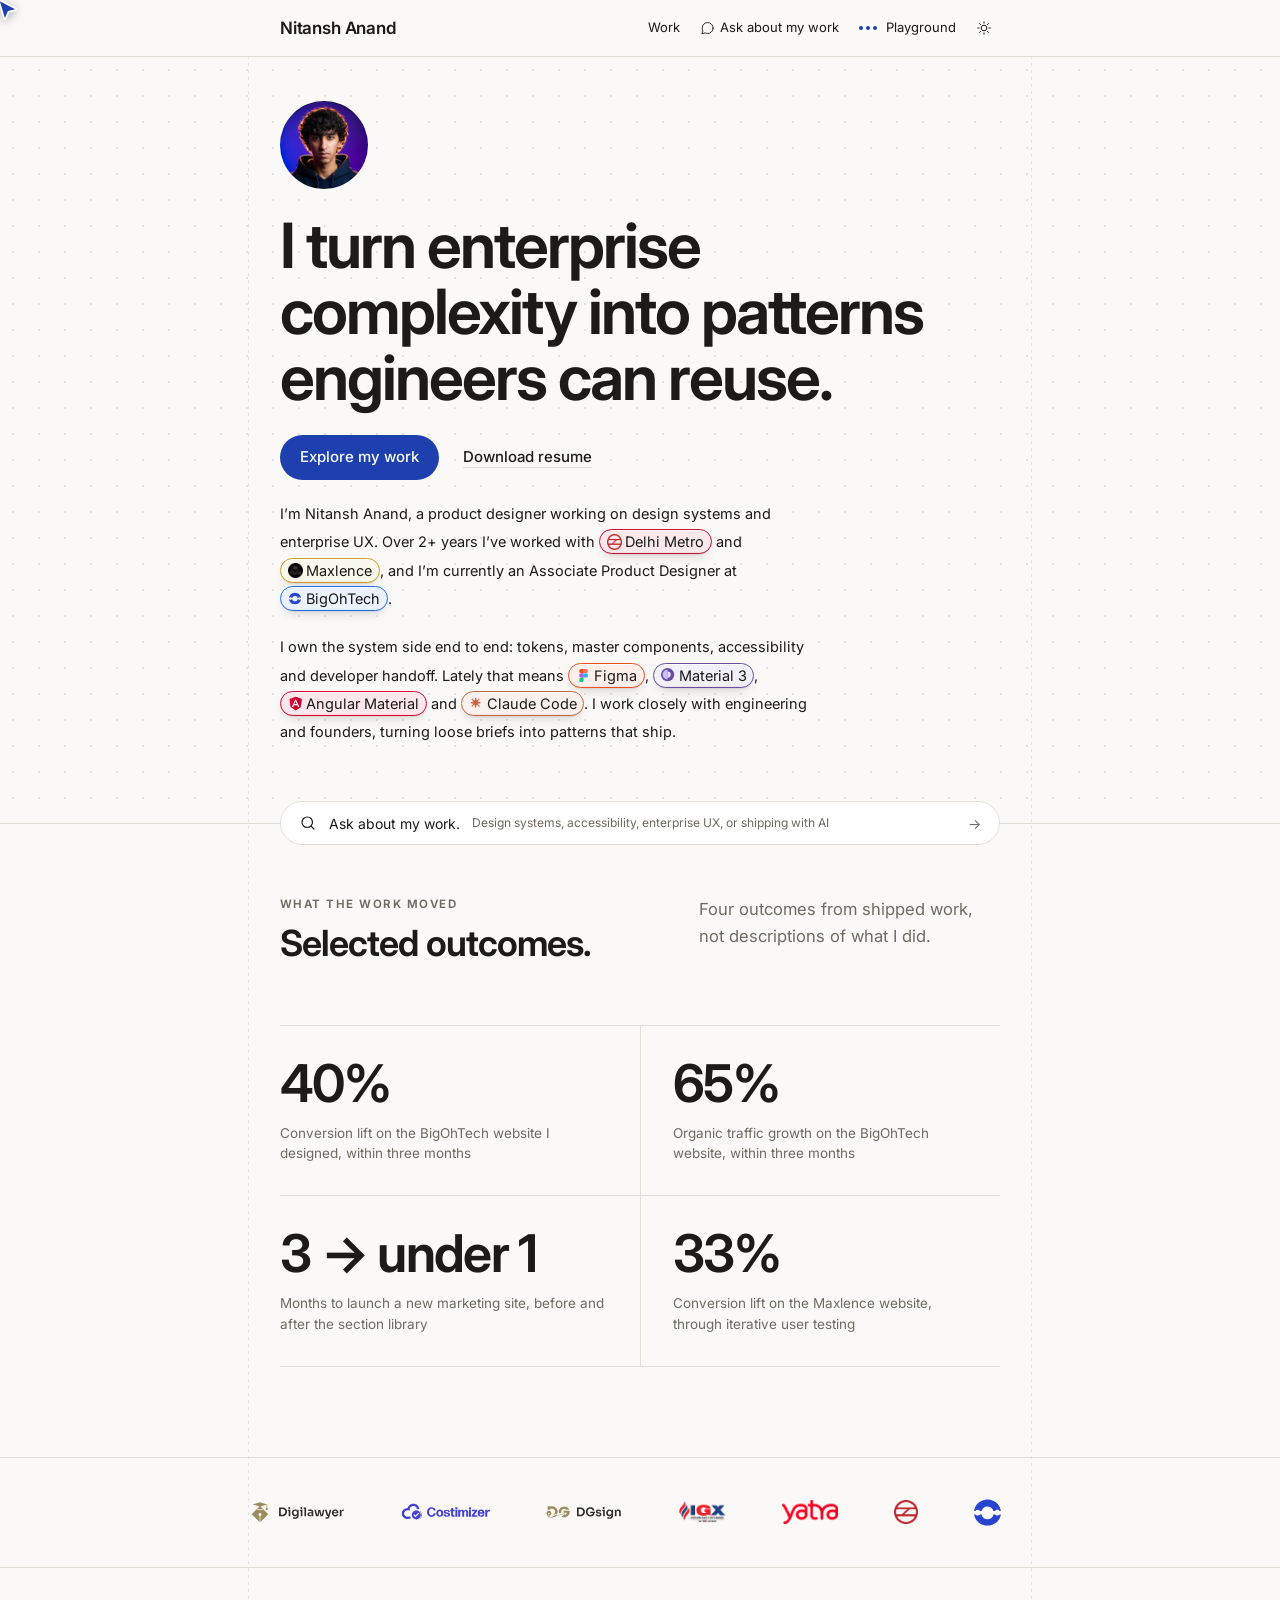
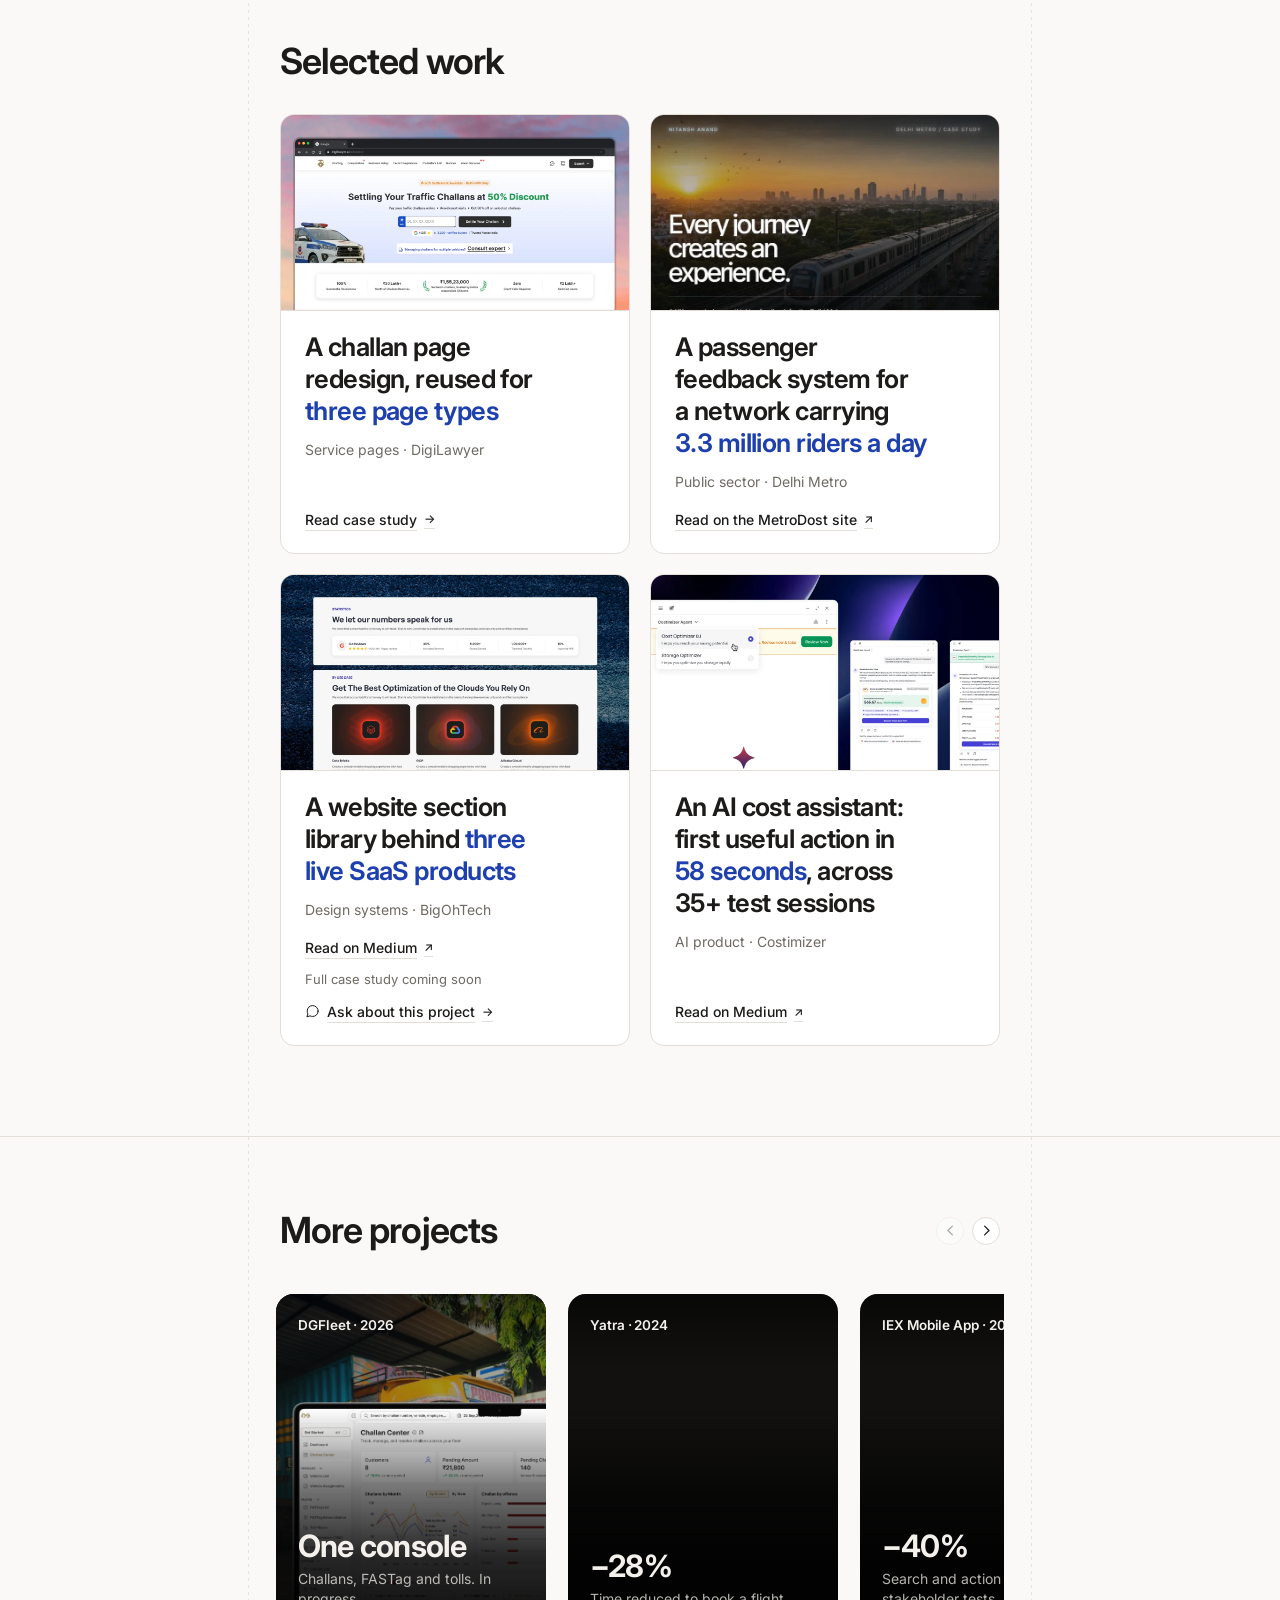
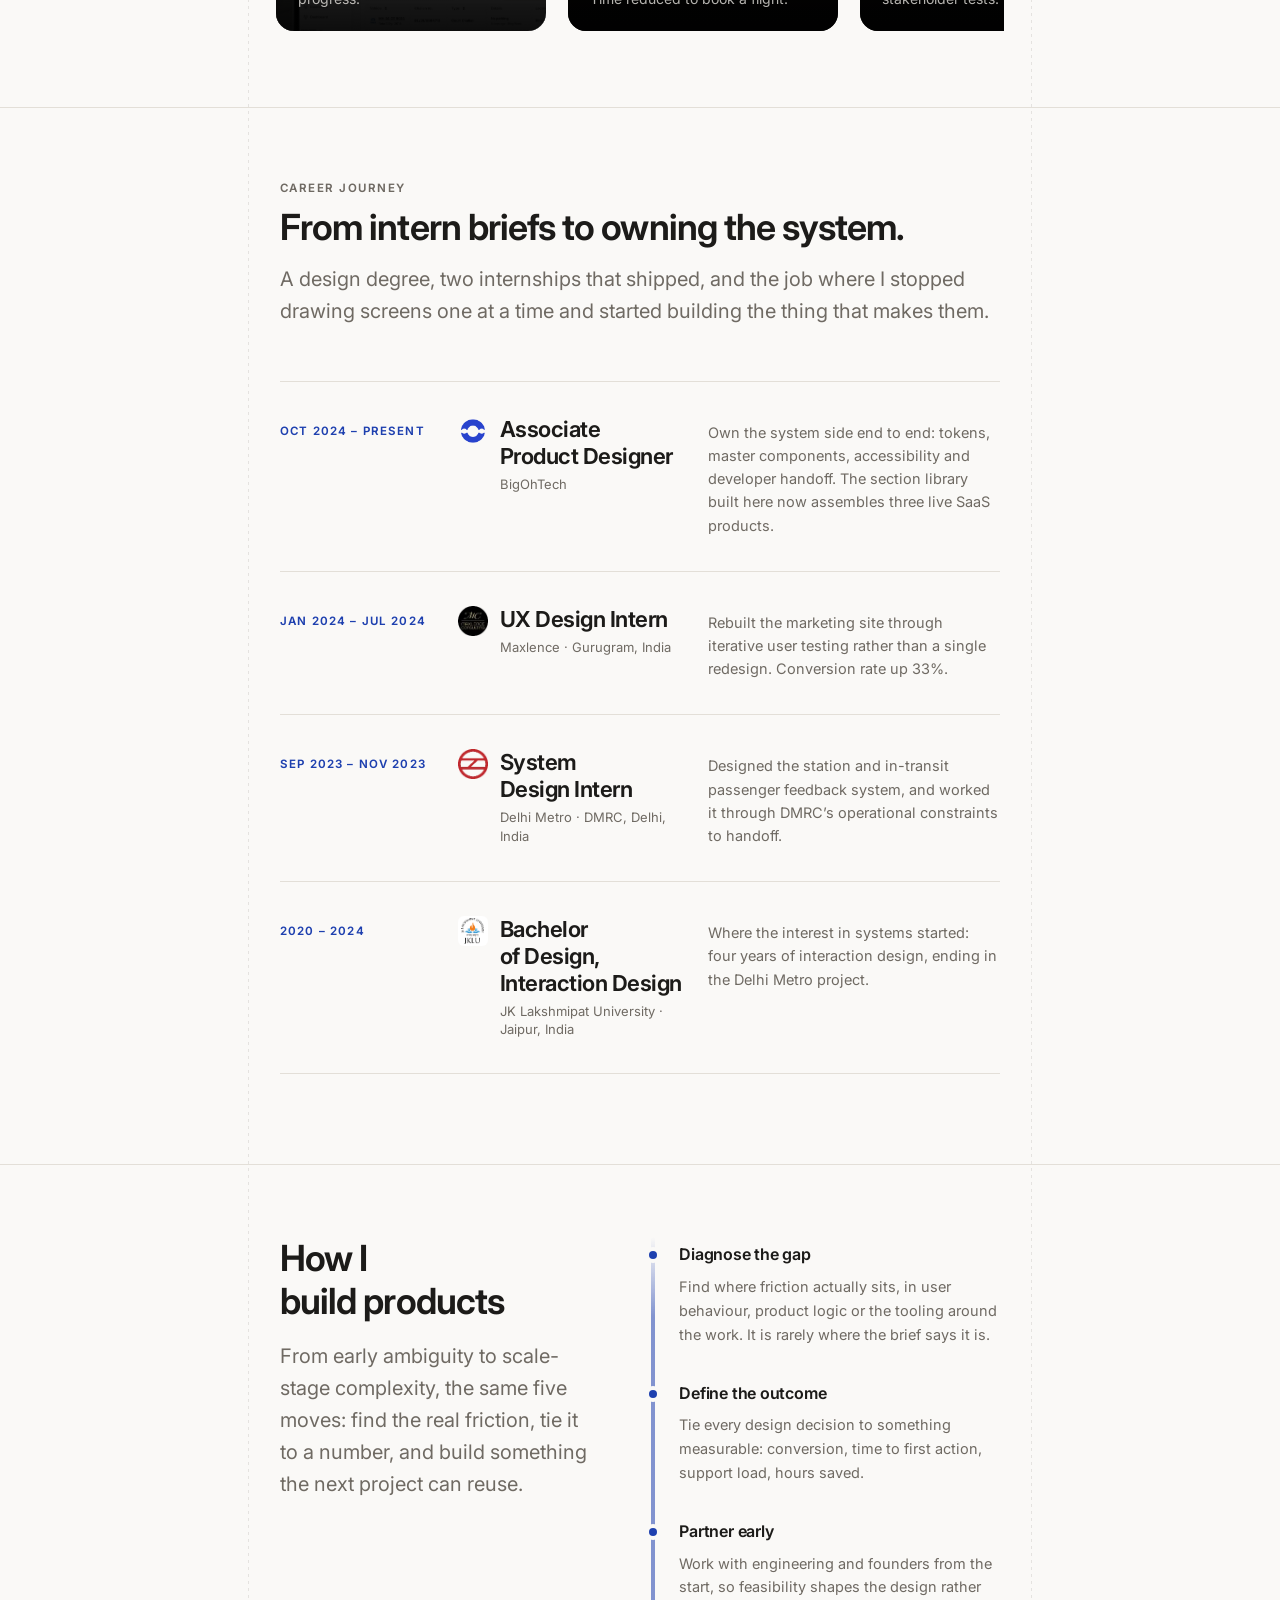
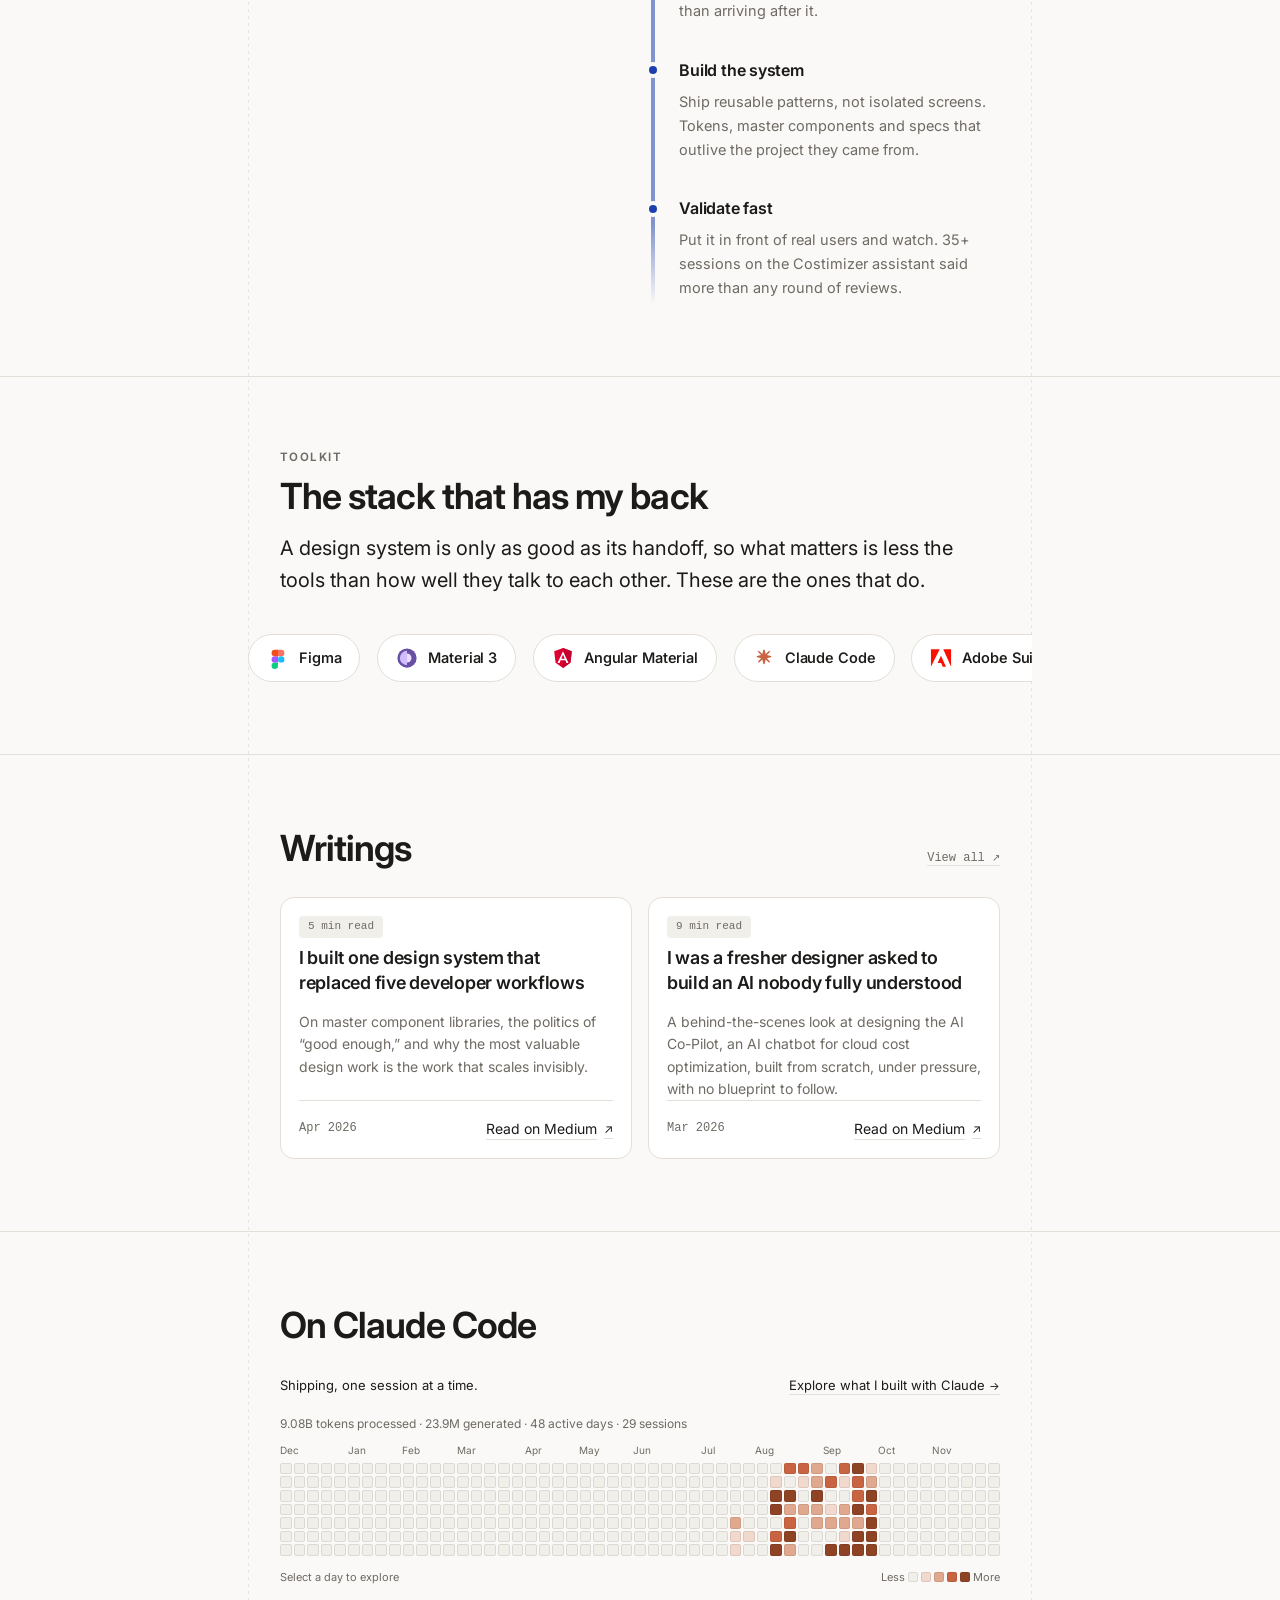
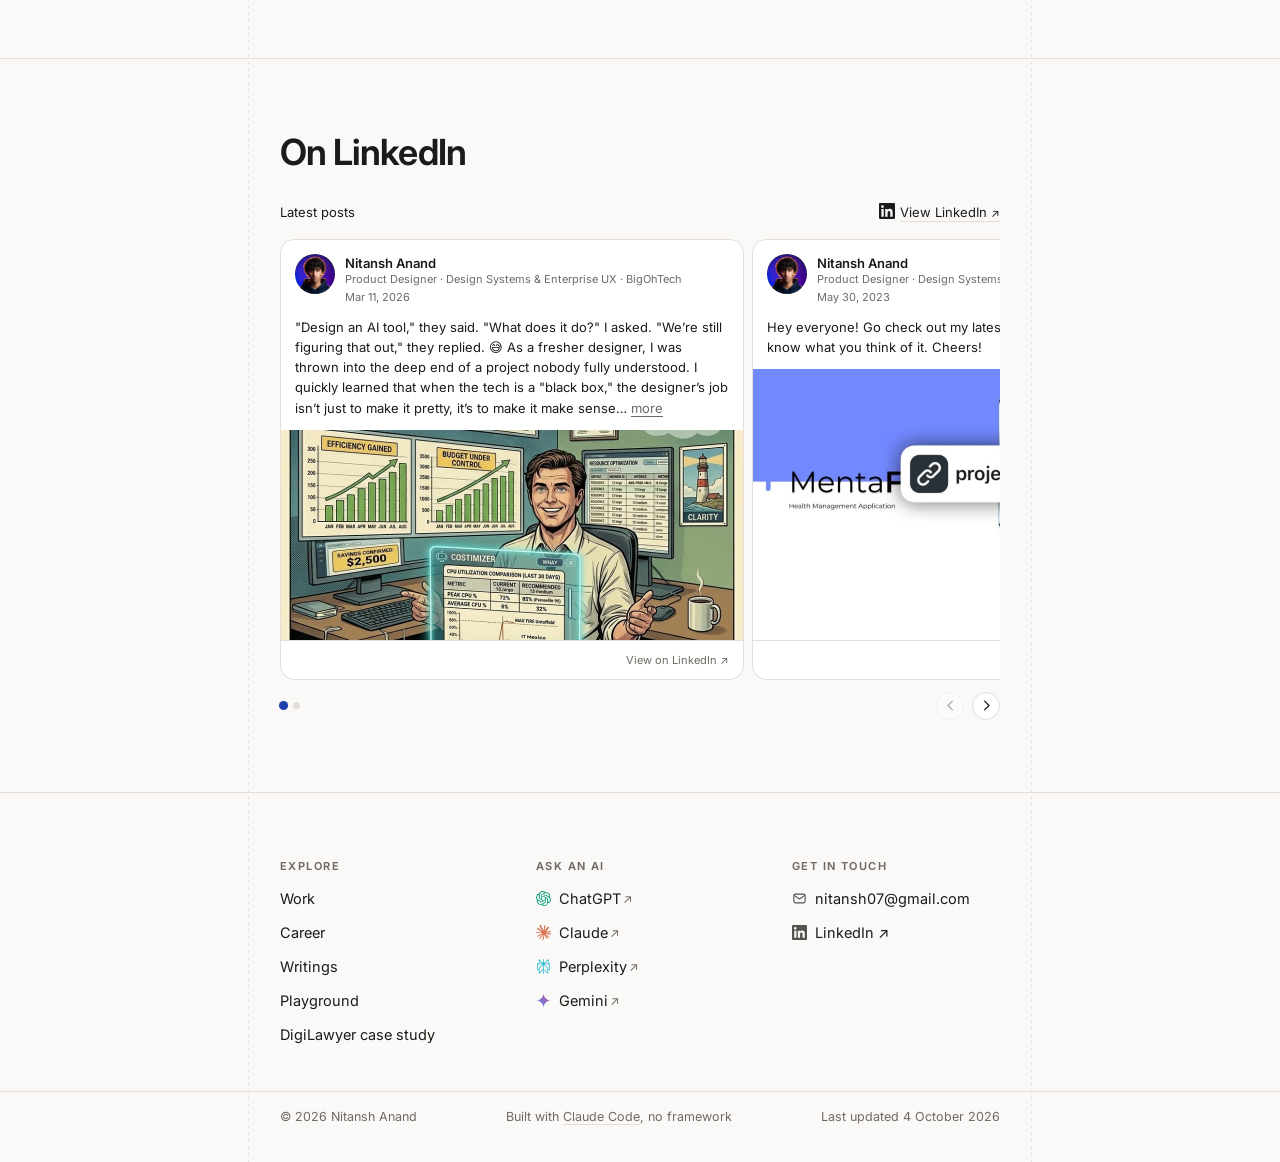
==== commit afa3e286: "Fix the field count, contain focus on phones, narrow the Ask label "1 fields before you can begin". " ====
--- a/index.html
+++ b/index.html
@@ -58,7 +58,7 @@
         <a href="#work">Work</a>
         <a href="#ask" class="nav-ask">
           <svg viewBox="0 0 24 24" fill="none" aria-hidden="true"><path d="M21 11.5a8.4 8.4 0 0 1-9 8.4 9 9 0 0 1-3.9-.9L3 20.5l1.6-4.6A8.4 8.4 0 0 1 3.6 11 8.4 8.4 0 0 1 12 2.6a8.4 8.4 0 0 1 9 8.9Z" stroke="currentColor" stroke-width="1.5" stroke-linecap="round" stroke-linejoin="round"/></svg>
-          <span class="nav-label">Ask me anything</span>
+          <span class="nav-label">Ask about my work</span>
         </a>
         <a href="agent-mode.html" class="agent-mode-link">
           <span class="agent-launcher-mark" aria-hidden="true"><i></i><i></i><i></i></span>
@@ -137,7 +137,7 @@
       <button type="button" class="ask-launcher" id="ask">
         <svg viewBox="0 0 24 24" fill="none" aria-hidden="true"><circle cx="11" cy="11" r="7" stroke="currentColor" stroke-width="1.6"/><path d="m20 20-3.6-3.6" stroke="currentColor" stroke-width="1.6" stroke-linecap="round"/></svg>
         <span class="ask-launcher-copy">
-          <span>Ask me anything.</span>
+          <span>Ask about my work.</span>
           <span class="ask-hint">Design systems, accessibility, enterprise UX, or shipping with AI</span>
         </span>
         <span class="ask-go" aria-hidden="true">&#8594;</span>
@@ -723,7 +723,7 @@
 <!-- Appears once the inline launcher scrolls past the header. -->
 <button type="button" class="ask-docked" id="ask-docked" aria-haspopup="dialog" tabindex="-1" aria-hidden="true">
   <span class="ask-docked-face" aria-hidden="true"></span>
-  Ask me anything
+  Ask about my work
   <svg viewBox="0 0 24 24" fill="none" aria-hidden="true"><path d="M4 12h16m-6-6 6 6-6 6" stroke="currentColor" stroke-width="1.5" stroke-linecap="round" stroke-linejoin="round"/></svg>
 </button>
 
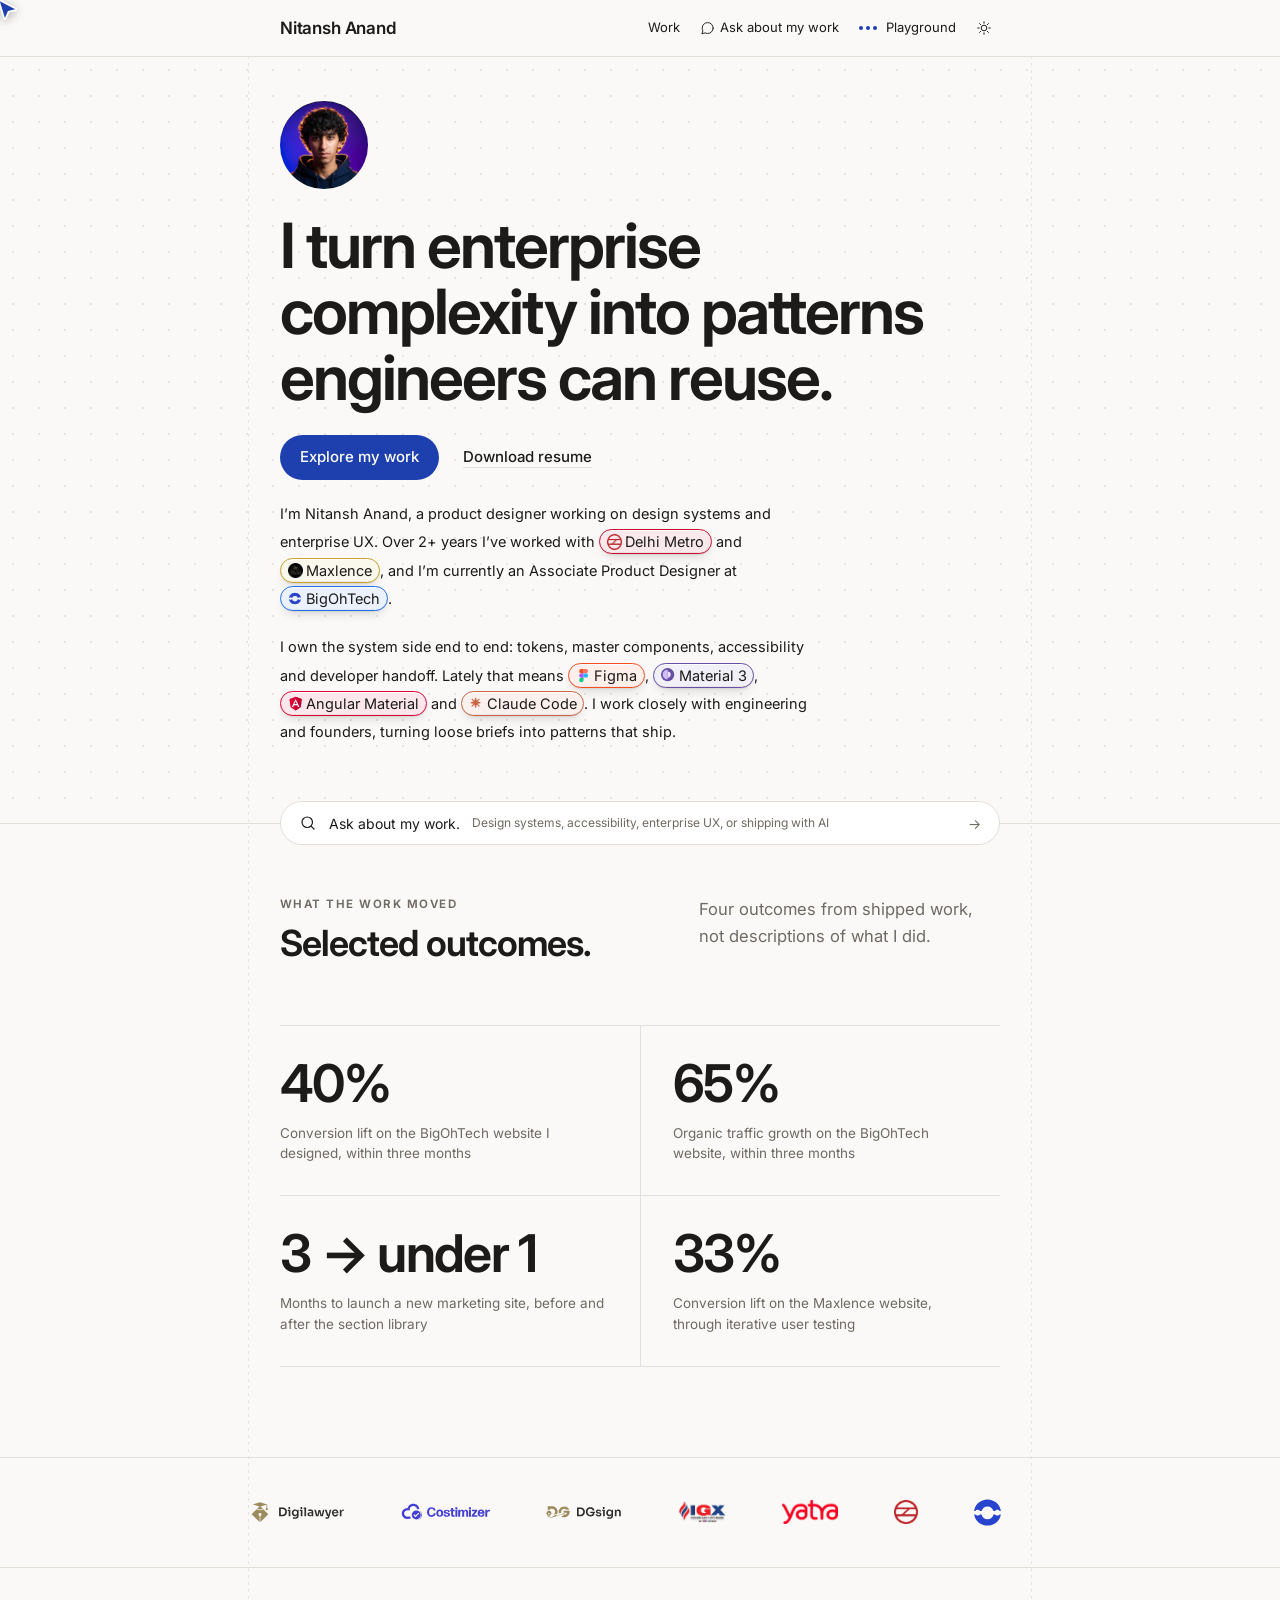
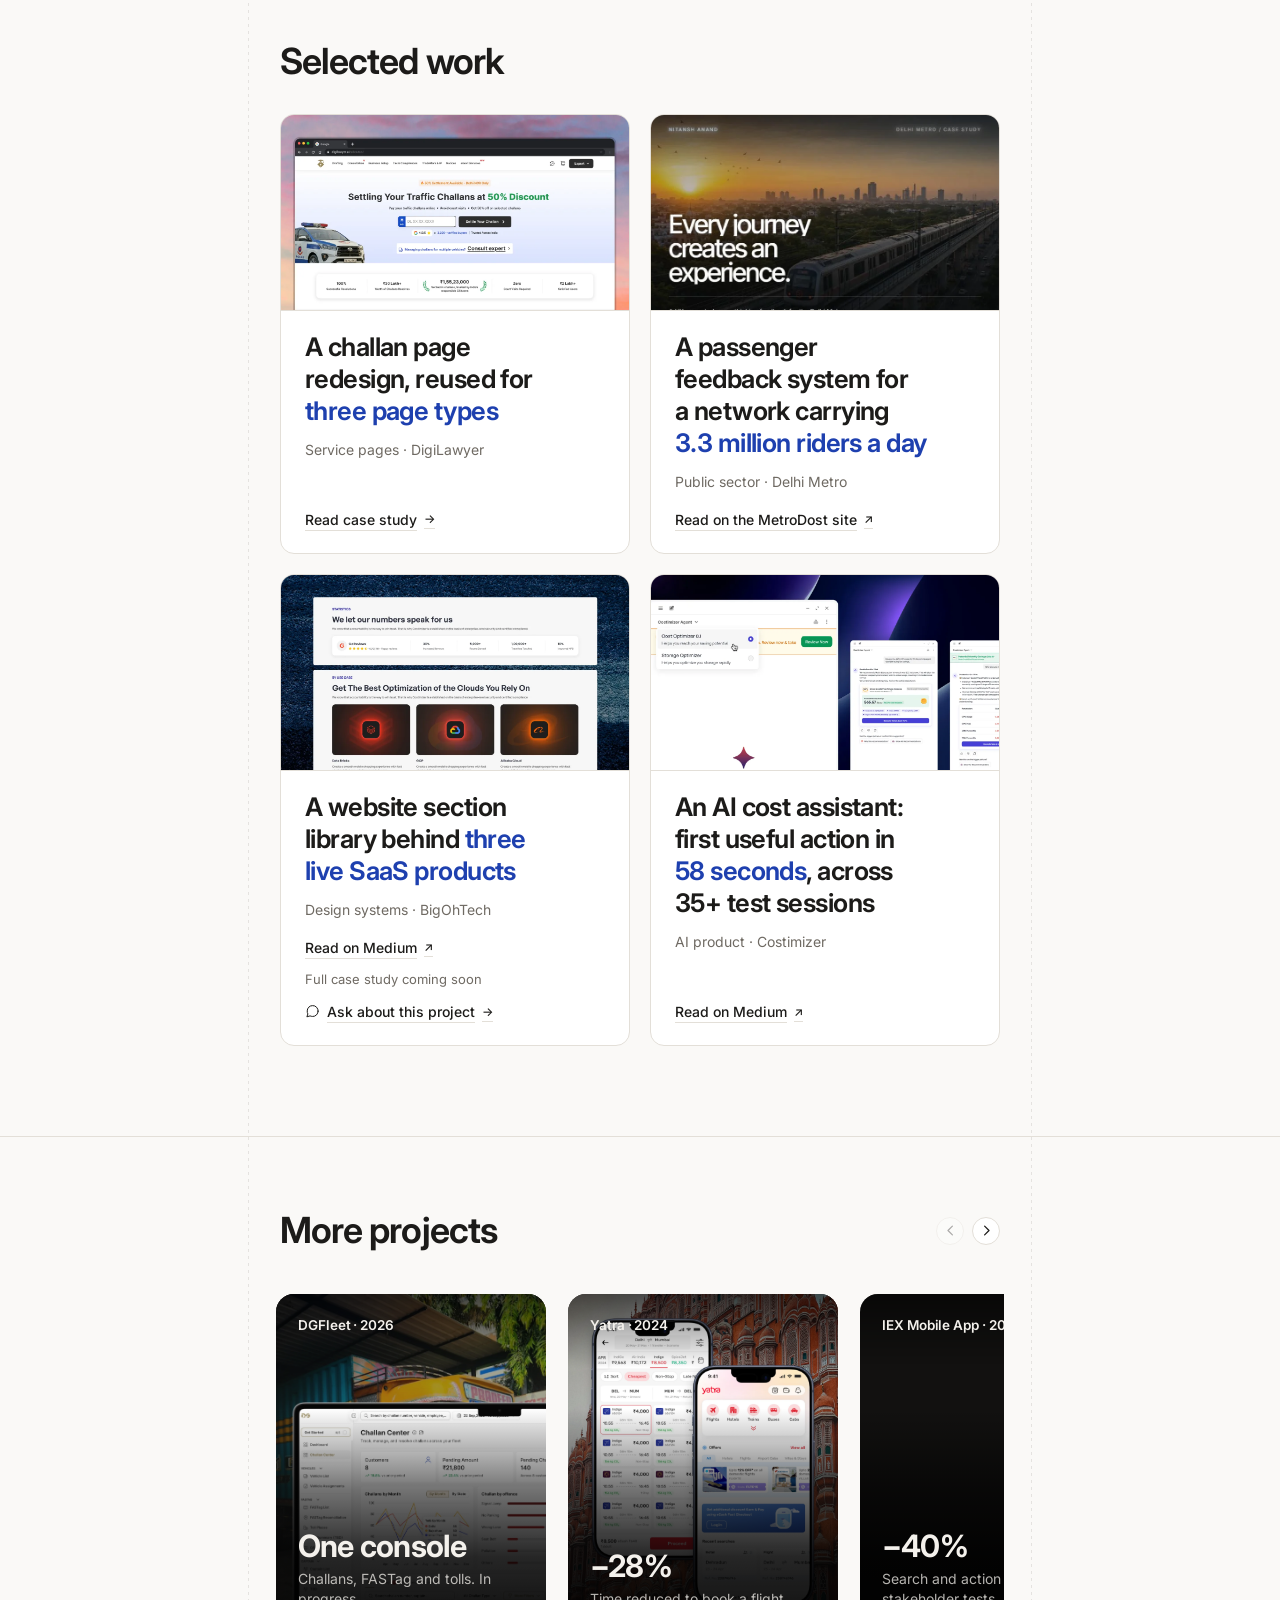
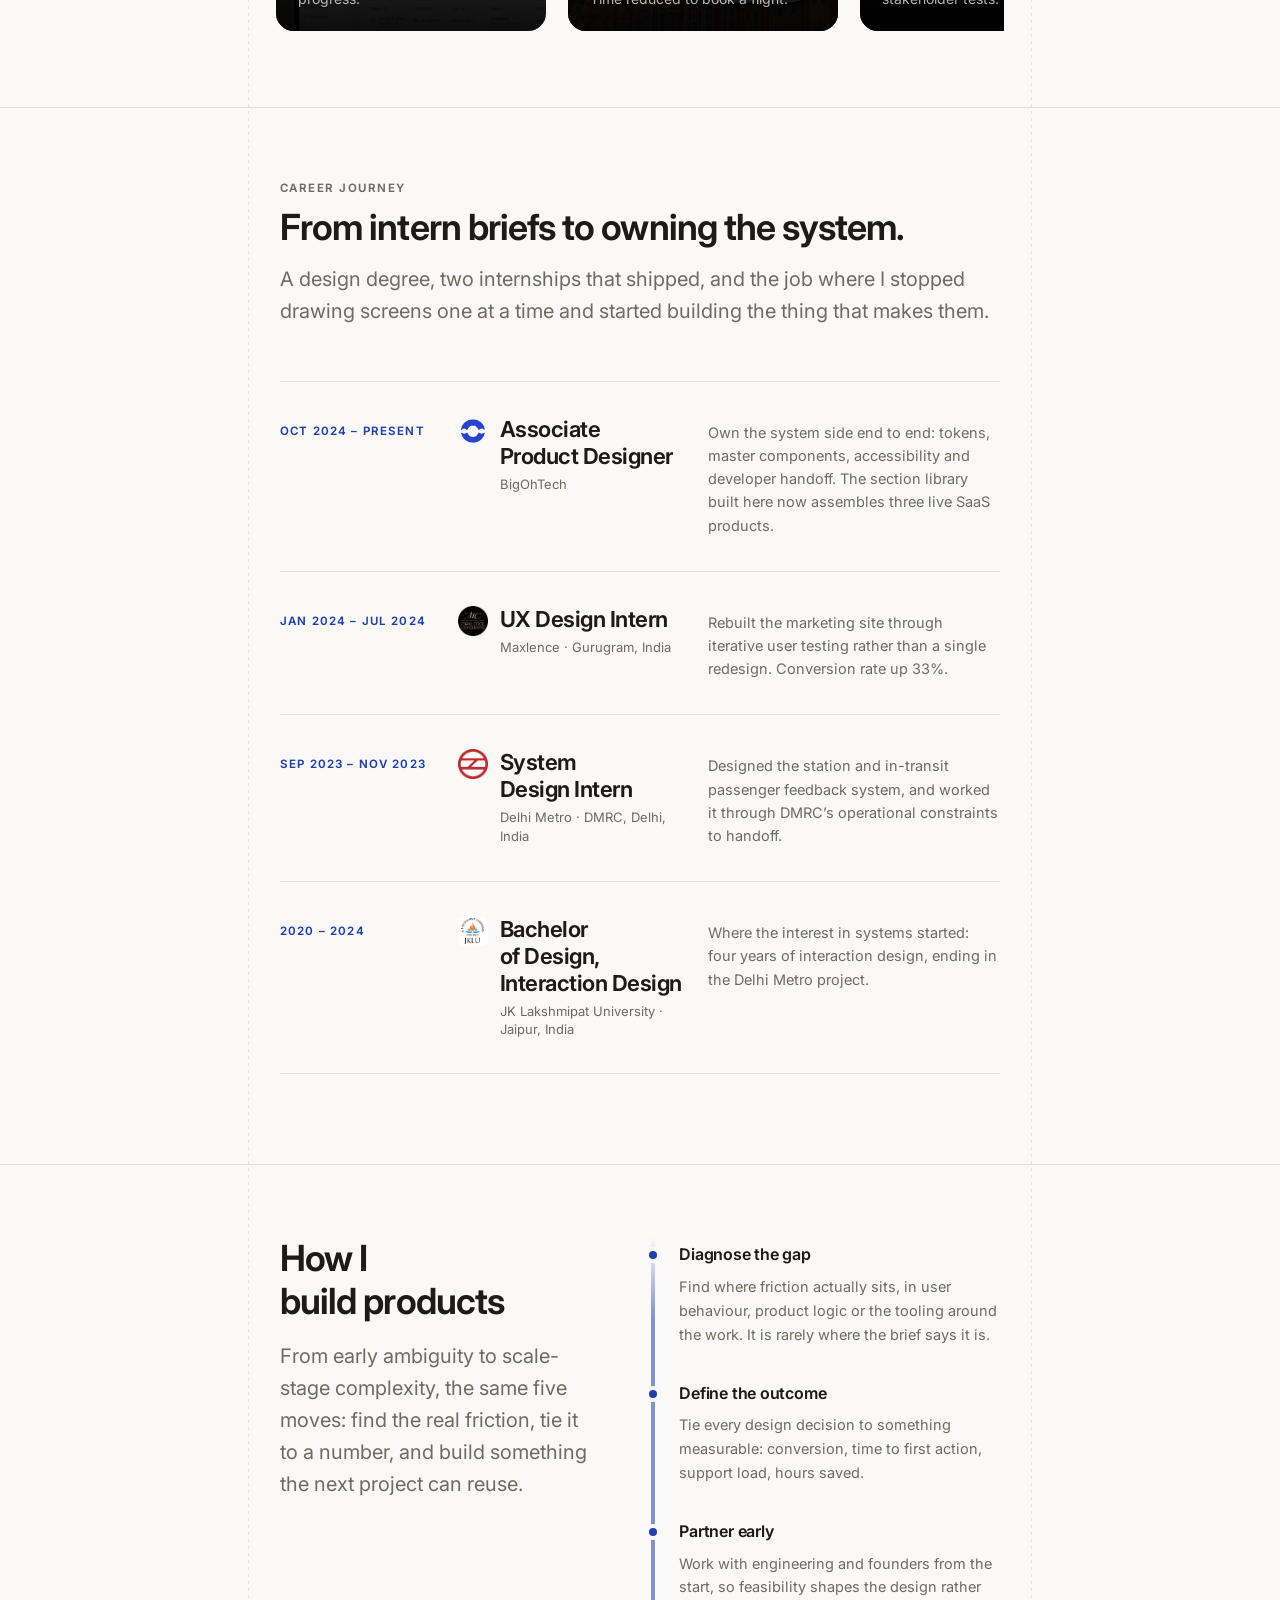
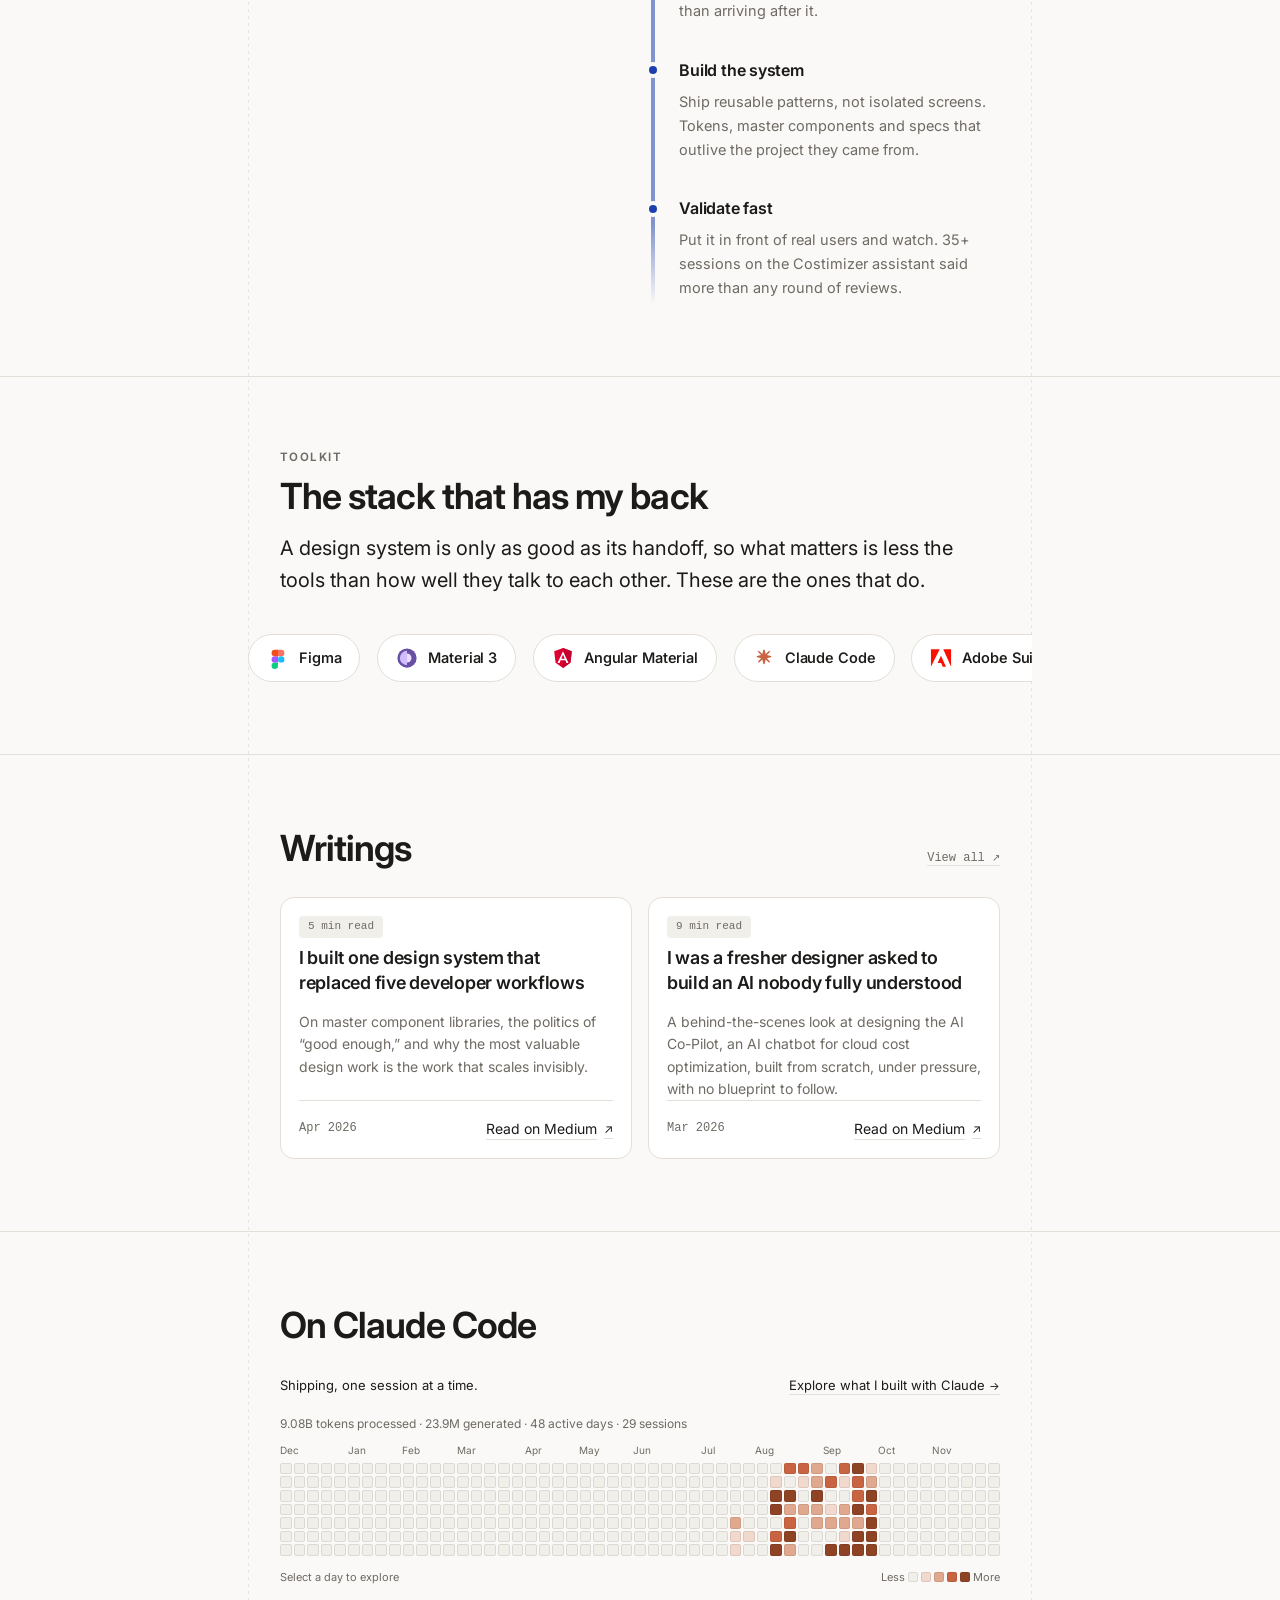
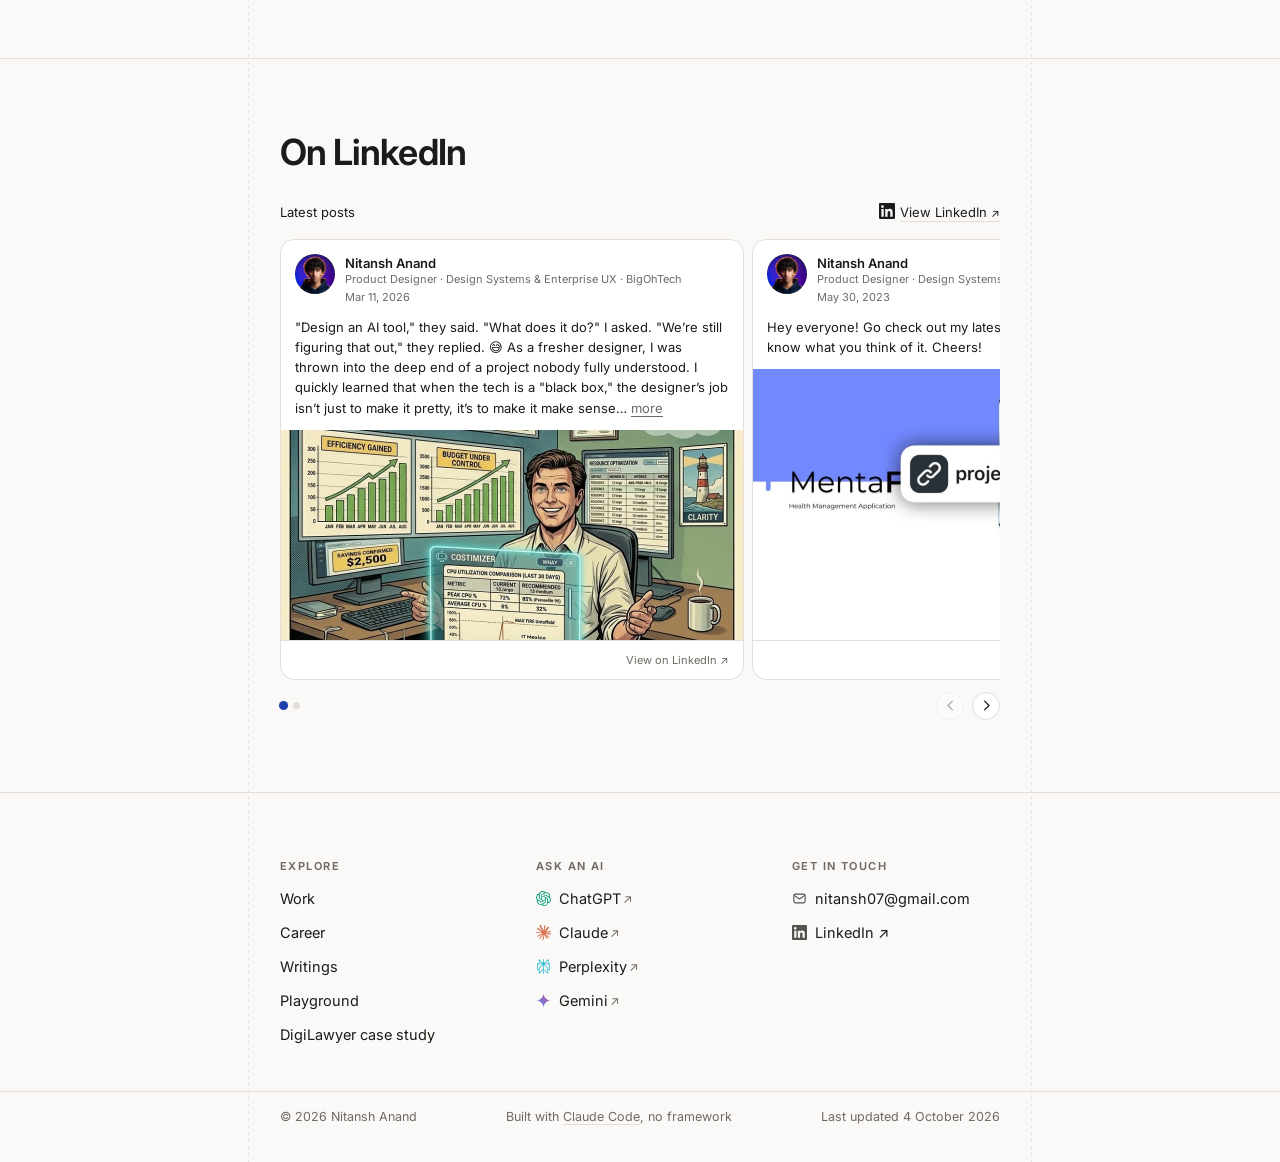
==== commit 1b0cf4a7: "Name the marks on mobile, and give the case study a contents control Shipped for. The marks run 19 t" ====
--- a/index.html
+++ b/index.html
@@ -199,22 +199,22 @@
       <div class="sh-marquee">
         <div class="sh-row">
           <ul class="sh-track">
-            <li class="sh-item"><img src="assets/logos/clients/digilawyer.svg" alt="DigiLawyer" width="160" height="40" loading="lazy" decoding="async" /></li>
-            <li class="sh-item"><img src="assets/logos/clients/costimizer.svg" alt="Costimizer" width="120" height="32" loading="lazy" decoding="async" /></li>
-            <li class="sh-item"><img src="assets/logos/clients/dgsign.svg" alt="DG Sign" width="127" height="40" loading="lazy" decoding="async" /></li>
-            <li class="sh-item"><img src="assets/logos/clients/igx.webp" alt="IGX" width="204" height="102" loading="lazy" decoding="async" /></li>
-            <li class="sh-item"><img src="assets/logos/clients/yatra.webp" alt="Yatra" width="126" height="54" loading="lazy" decoding="async" /></li>
-            <li class="sh-item"><img src="assets/logos/clients/dmrc.webp" alt="Delhi Metro" width="64" height="64" loading="lazy" decoding="async" /></li>
-            <li class="sh-item"><img src="assets/logos/clients/bigoh.svg" alt="BigOh" width="40" height="40" loading="lazy" decoding="async" /></li>
+            <li class="sh-item"><img src="assets/logos/clients/digilawyer.svg" alt="DigiLawyer" width="160" height="40" loading="lazy" decoding="async" /><span class="sh-name" aria-hidden="true">DigiLawyer</span></li>
+            <li class="sh-item"><img src="assets/logos/clients/costimizer.svg" alt="Costimizer" width="120" height="32" loading="lazy" decoding="async" /><span class="sh-name" aria-hidden="true">Costimizer</span></li>
+            <li class="sh-item"><img src="assets/logos/clients/dgsign.svg" alt="DG Sign" width="127" height="40" loading="lazy" decoding="async" /><span class="sh-name" aria-hidden="true">DG Sign</span></li>
+            <li class="sh-item"><img src="assets/logos/clients/igx.webp" alt="IGX" width="204" height="102" loading="lazy" decoding="async" /><span class="sh-name" aria-hidden="true">IGX</span></li>
+            <li class="sh-item"><img src="assets/logos/clients/yatra.webp" alt="Yatra" width="126" height="54" loading="lazy" decoding="async" /><span class="sh-name" aria-hidden="true">Yatra</span></li>
+            <li class="sh-item"><img src="assets/logos/clients/dmrc.webp" alt="Delhi Metro" width="64" height="64" loading="lazy" decoding="async" /><span class="sh-name" aria-hidden="true">Delhi Metro</span></li>
+            <li class="sh-item"><img src="assets/logos/clients/bigoh.svg" alt="BigOh" width="40" height="40" loading="lazy" decoding="async" /><span class="sh-name" aria-hidden="true">BigOh</span></li>
           </ul>
           <ul class="sh-track" aria-hidden="true">
-            <li class="sh-item"><img src="assets/logos/clients/digilawyer.svg" alt="DigiLawyer" width="160" height="40" loading="lazy" decoding="async" /></li>
-            <li class="sh-item"><img src="assets/logos/clients/costimizer.svg" alt="Costimizer" width="120" height="32" loading="lazy" decoding="async" /></li>
-            <li class="sh-item"><img src="assets/logos/clients/dgsign.svg" alt="DG Sign" width="127" height="40" loading="lazy" decoding="async" /></li>
-            <li class="sh-item"><img src="assets/logos/clients/igx.webp" alt="IGX" width="204" height="102" loading="lazy" decoding="async" /></li>
-            <li class="sh-item"><img src="assets/logos/clients/yatra.webp" alt="Yatra" width="126" height="54" loading="lazy" decoding="async" /></li>
-            <li class="sh-item"><img src="assets/logos/clients/dmrc.webp" alt="Delhi Metro" width="64" height="64" loading="lazy" decoding="async" /></li>
-            <li class="sh-item"><img src="assets/logos/clients/bigoh.svg" alt="BigOh" width="40" height="40" loading="lazy" decoding="async" /></li>
+            <li class="sh-item"><img src="assets/logos/clients/digilawyer.svg" alt="DigiLawyer" width="160" height="40" loading="lazy" decoding="async" /><span class="sh-name" aria-hidden="true">DigiLawyer</span></li>
+            <li class="sh-item"><img src="assets/logos/clients/costimizer.svg" alt="Costimizer" width="120" height="32" loading="lazy" decoding="async" /><span class="sh-name" aria-hidden="true">Costimizer</span></li>
+            <li class="sh-item"><img src="assets/logos/clients/dgsign.svg" alt="DG Sign" width="127" height="40" loading="lazy" decoding="async" /><span class="sh-name" aria-hidden="true">DG Sign</span></li>
+            <li class="sh-item"><img src="assets/logos/clients/igx.webp" alt="IGX" width="204" height="102" loading="lazy" decoding="async" /><span class="sh-name" aria-hidden="true">IGX</span></li>
+            <li class="sh-item"><img src="assets/logos/clients/yatra.webp" alt="Yatra" width="126" height="54" loading="lazy" decoding="async" /><span class="sh-name" aria-hidden="true">Yatra</span></li>
+            <li class="sh-item"><img src="assets/logos/clients/dmrc.webp" alt="Delhi Metro" width="64" height="64" loading="lazy" decoding="async" /><span class="sh-name" aria-hidden="true">Delhi Metro</span></li>
+            <li class="sh-item"><img src="assets/logos/clients/bigoh.svg" alt="BigOh" width="40" height="40" loading="lazy" decoding="async" /><span class="sh-name" aria-hidden="true">BigOh</span></li>
           </ul>
         </div>
       </div>
--- a/styles.css
+++ b/styles.css
@@ -3596,3 +3596,31 @@
 .proof-grid a:hover b,
 .proof-grid a:focus-visible b { color: var(--color-accent); }
 .proof-grid a:focus-visible { outline: 2px solid var(--color-accent); outline-offset: 6px; }
+
+/* Anchors parked the target at the top of the viewport, which is behind the
+   57px sticky header: following a link to a section hid its number and often
+   its heading. The header is 57px at every width, so one value covers all,
+   plus room so the number is not flush against the header's edge. */
+html { scroll-padding-top: 76px; }
+
+/* The marks run 19 to 24px on a phone, which asks the reader to recognise a
+   logo at a size where several of these are unreadable. Each carries its
+   name below it there. Above 600px the marks are large enough to stand
+   alone, and the row reads as a row of marks. The text repeats the alt the
+   image already has, so it is aria-hidden: announcing it twice helps nobody. */
+.sh-name { display: none; }
+
+@media (max-width: 600px) {
+  .sh-item {
+    flex-direction: column;
+    gap: 7px;
+  }
+  .sh-name {
+    display: block;
+    font-size: 11px;
+    font-weight: 500;
+    letter-spacing: 0.02em;
+    white-space: nowrap;
+    color: var(--color-soft);
+  }
+}
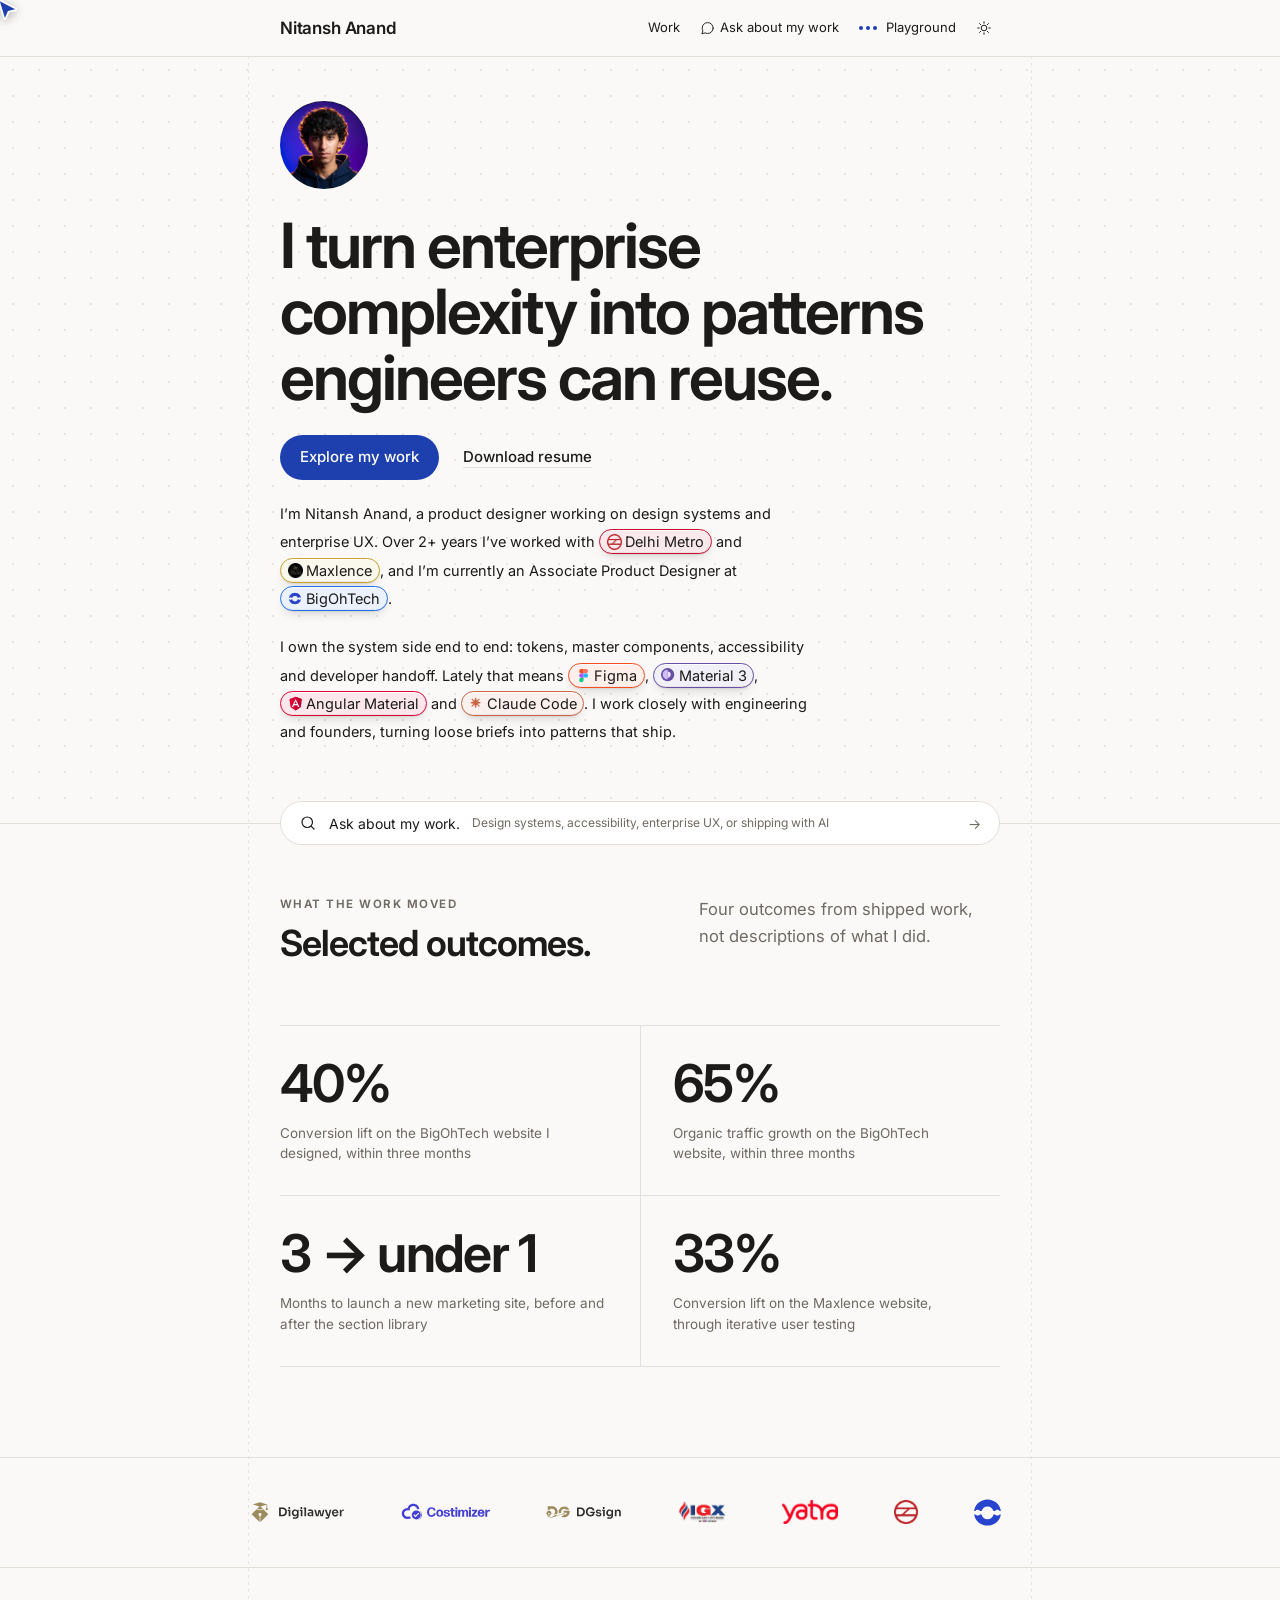
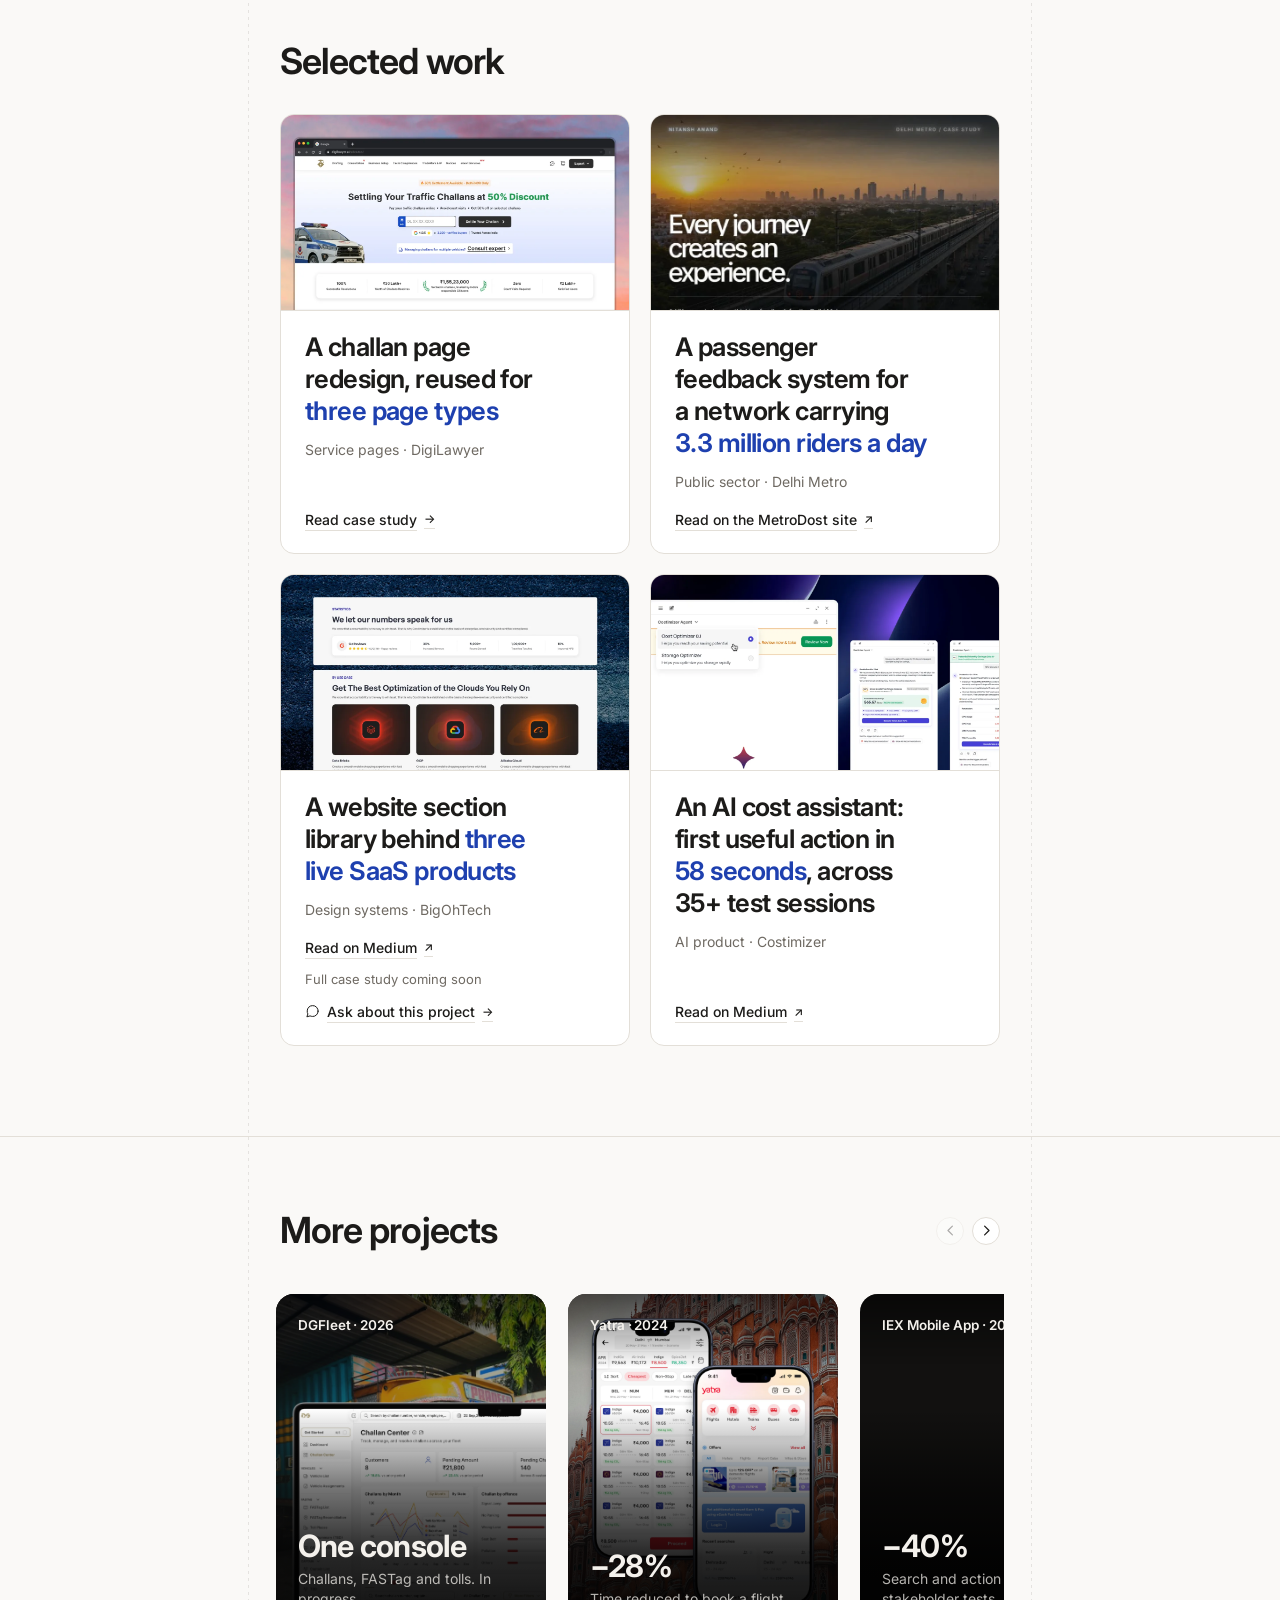
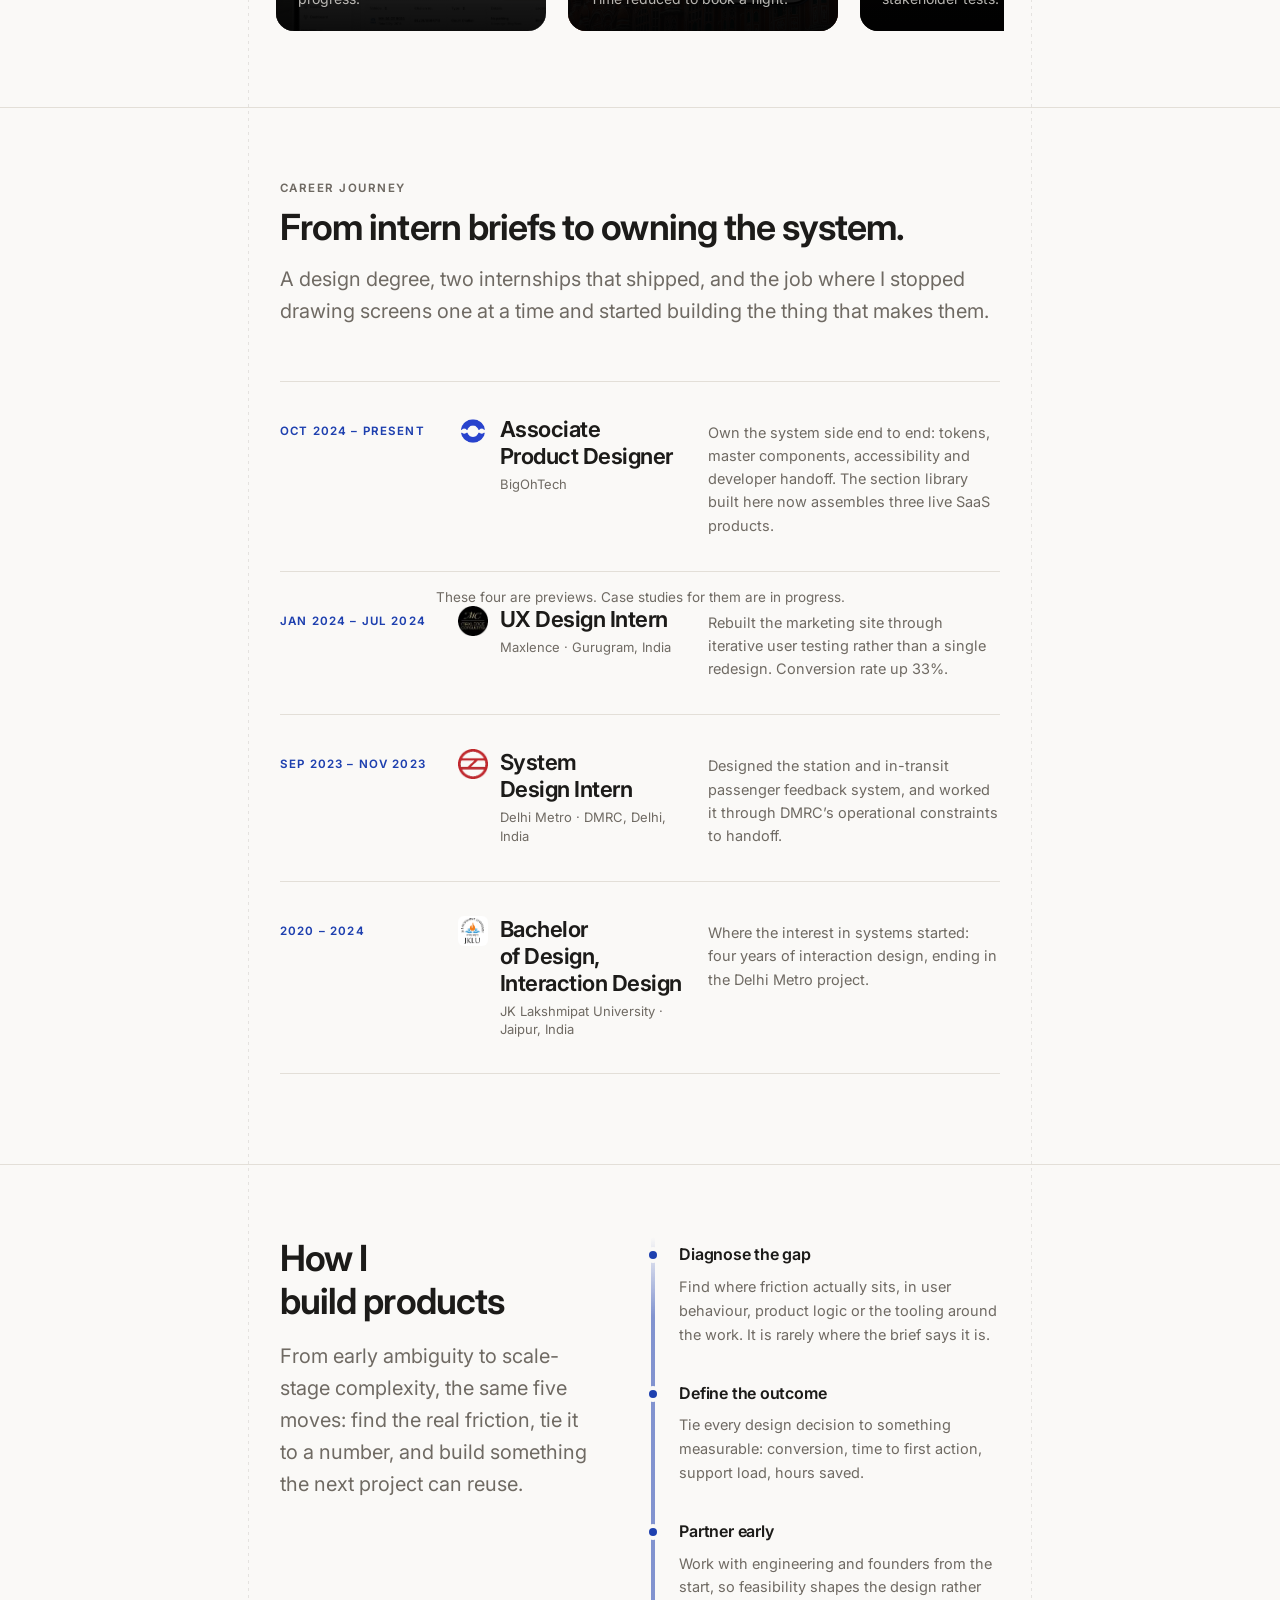
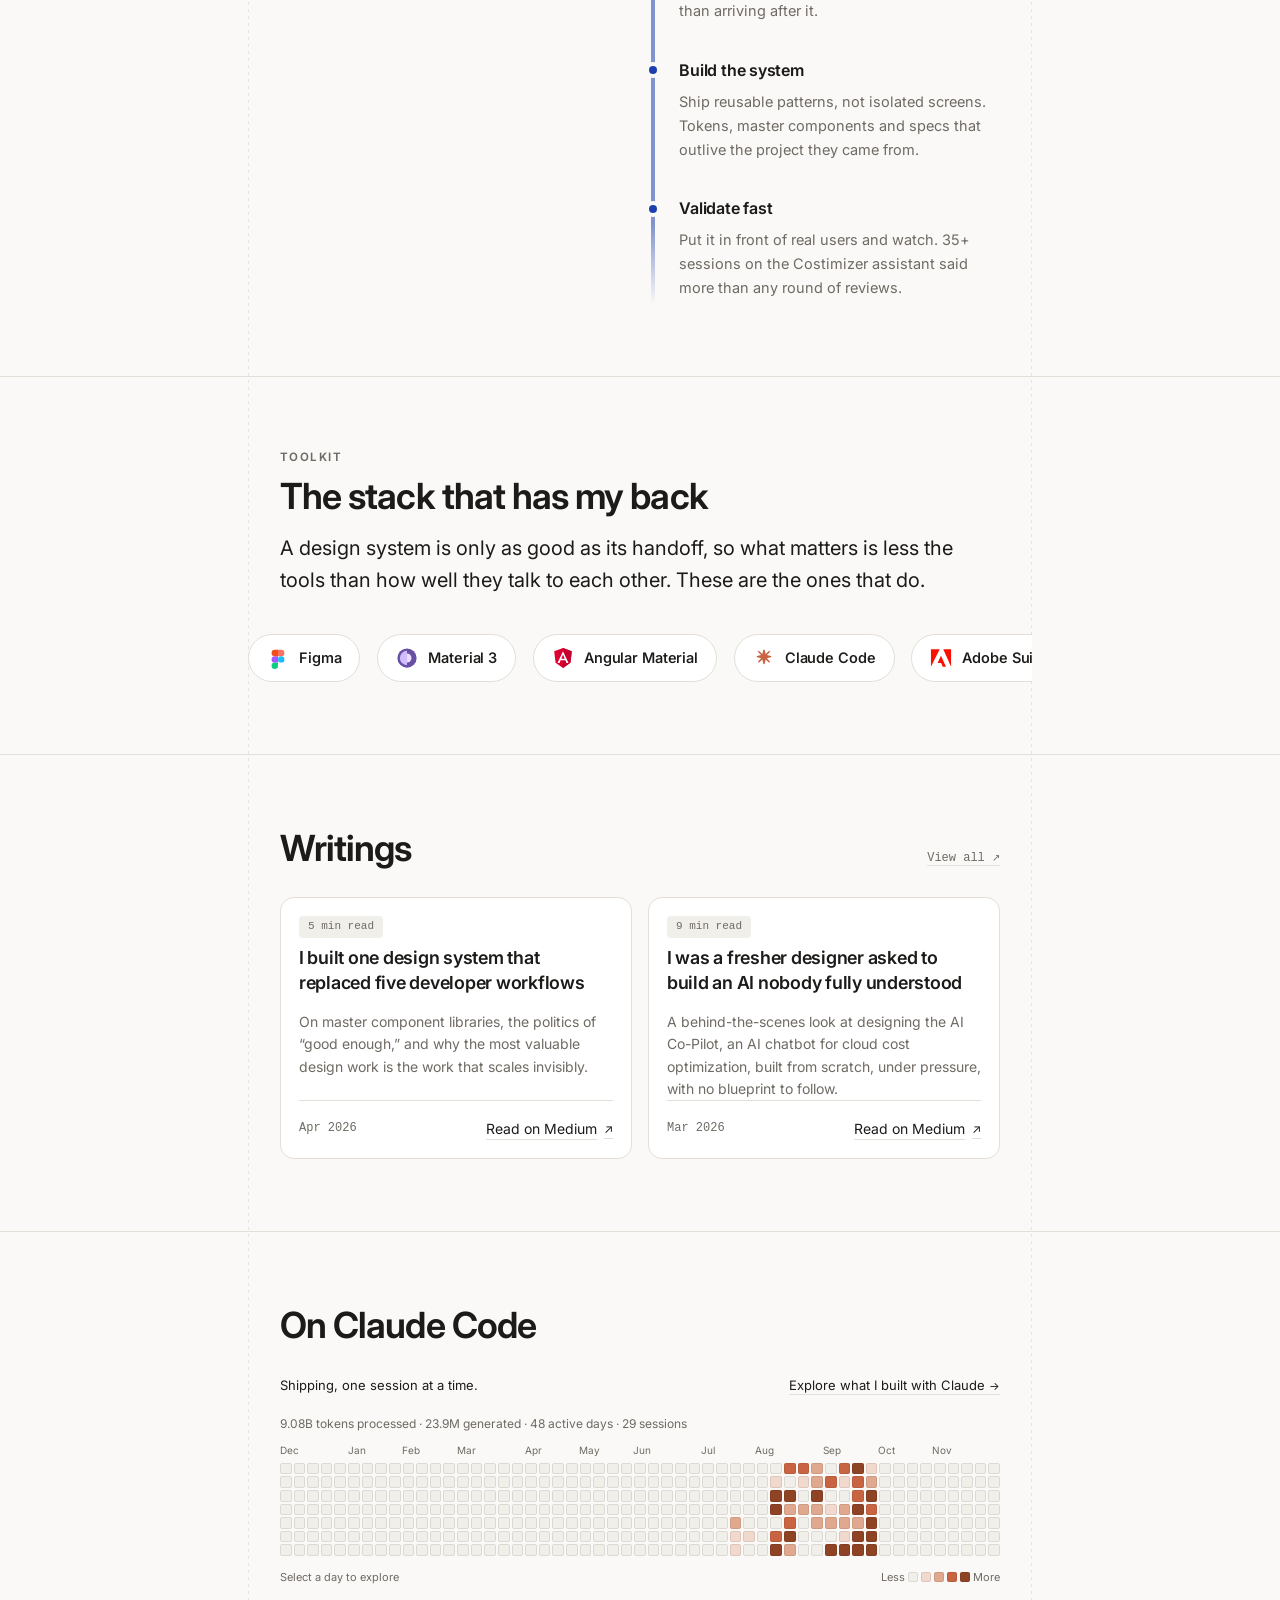
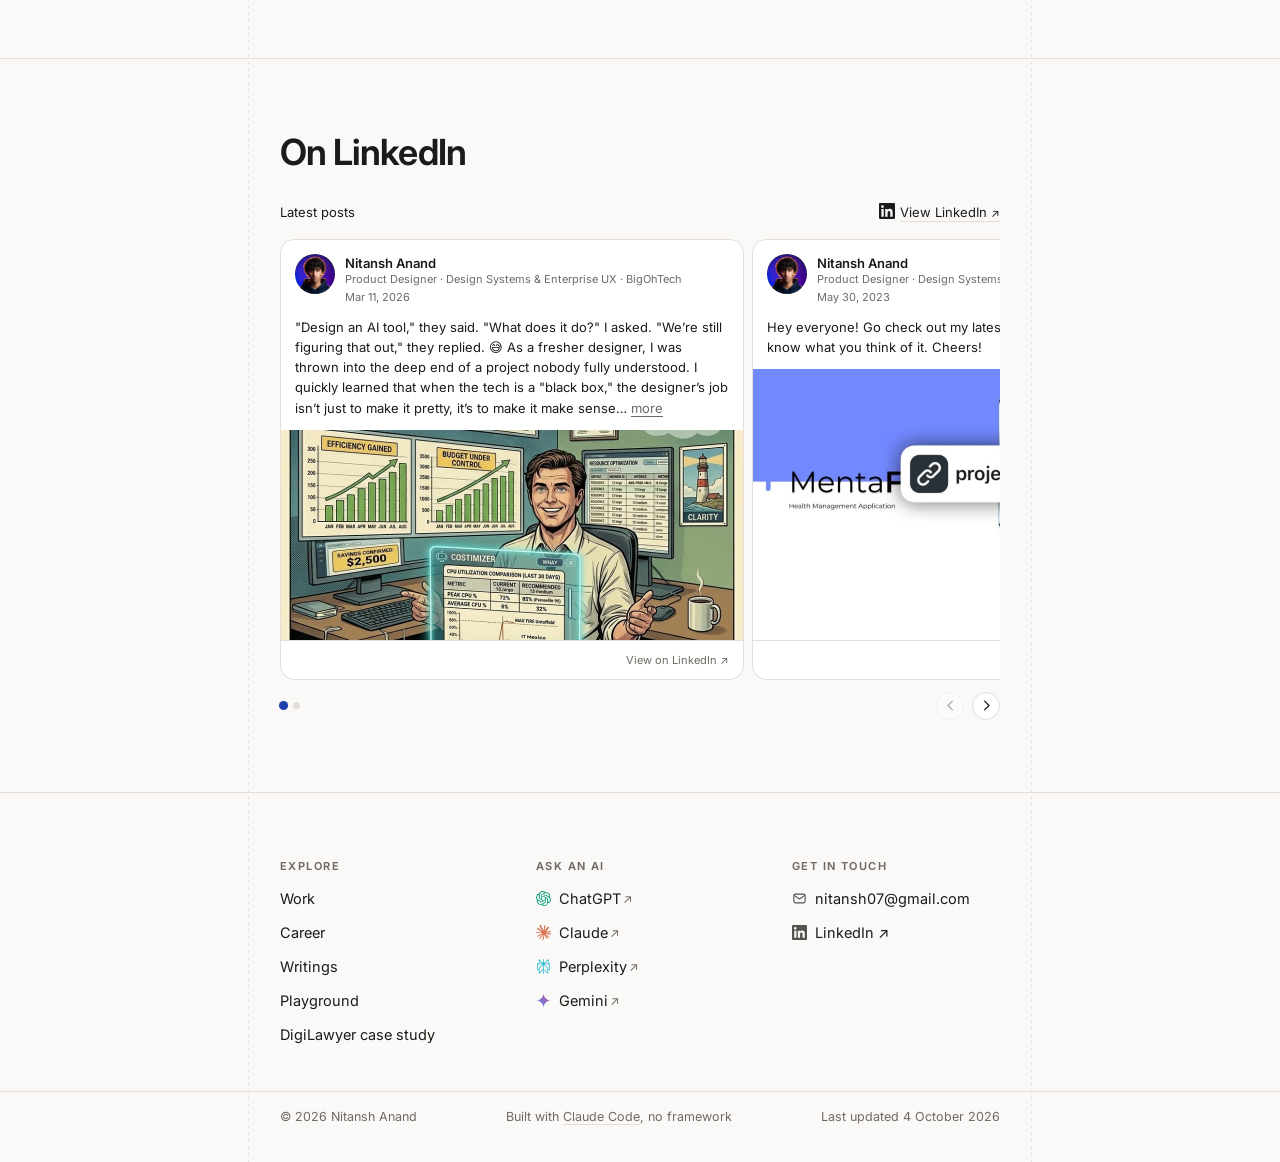
==== commit b3ad9188: "Label the project previews for touch The cards carry a cursor label saying why they do not click, wh" ====
--- a/index.html
+++ b/index.html
@@ -362,6 +362,8 @@
           </li>
       </ol>
 
+      <p class="mp-note">These four are previews. Case studies for them are in progress.</p>
+
       <!-- Copy this over a placeholder once the project is real. The card is
            the picture; everything else sits on top of it.
 
--- a/styles.css
+++ b/styles.css
@@ -3624,3 +3624,11 @@
     color: var(--color-soft);
   }
 }
+
+/* The cards carry a cursor label saying why they do not click, which a
+   touch screen never shows. This says it once, for everyone. */
+.mp-note {
+  margin: 16px 0 0;
+  font-size: 13.5px;
+  color: var(--color-soft);
+}
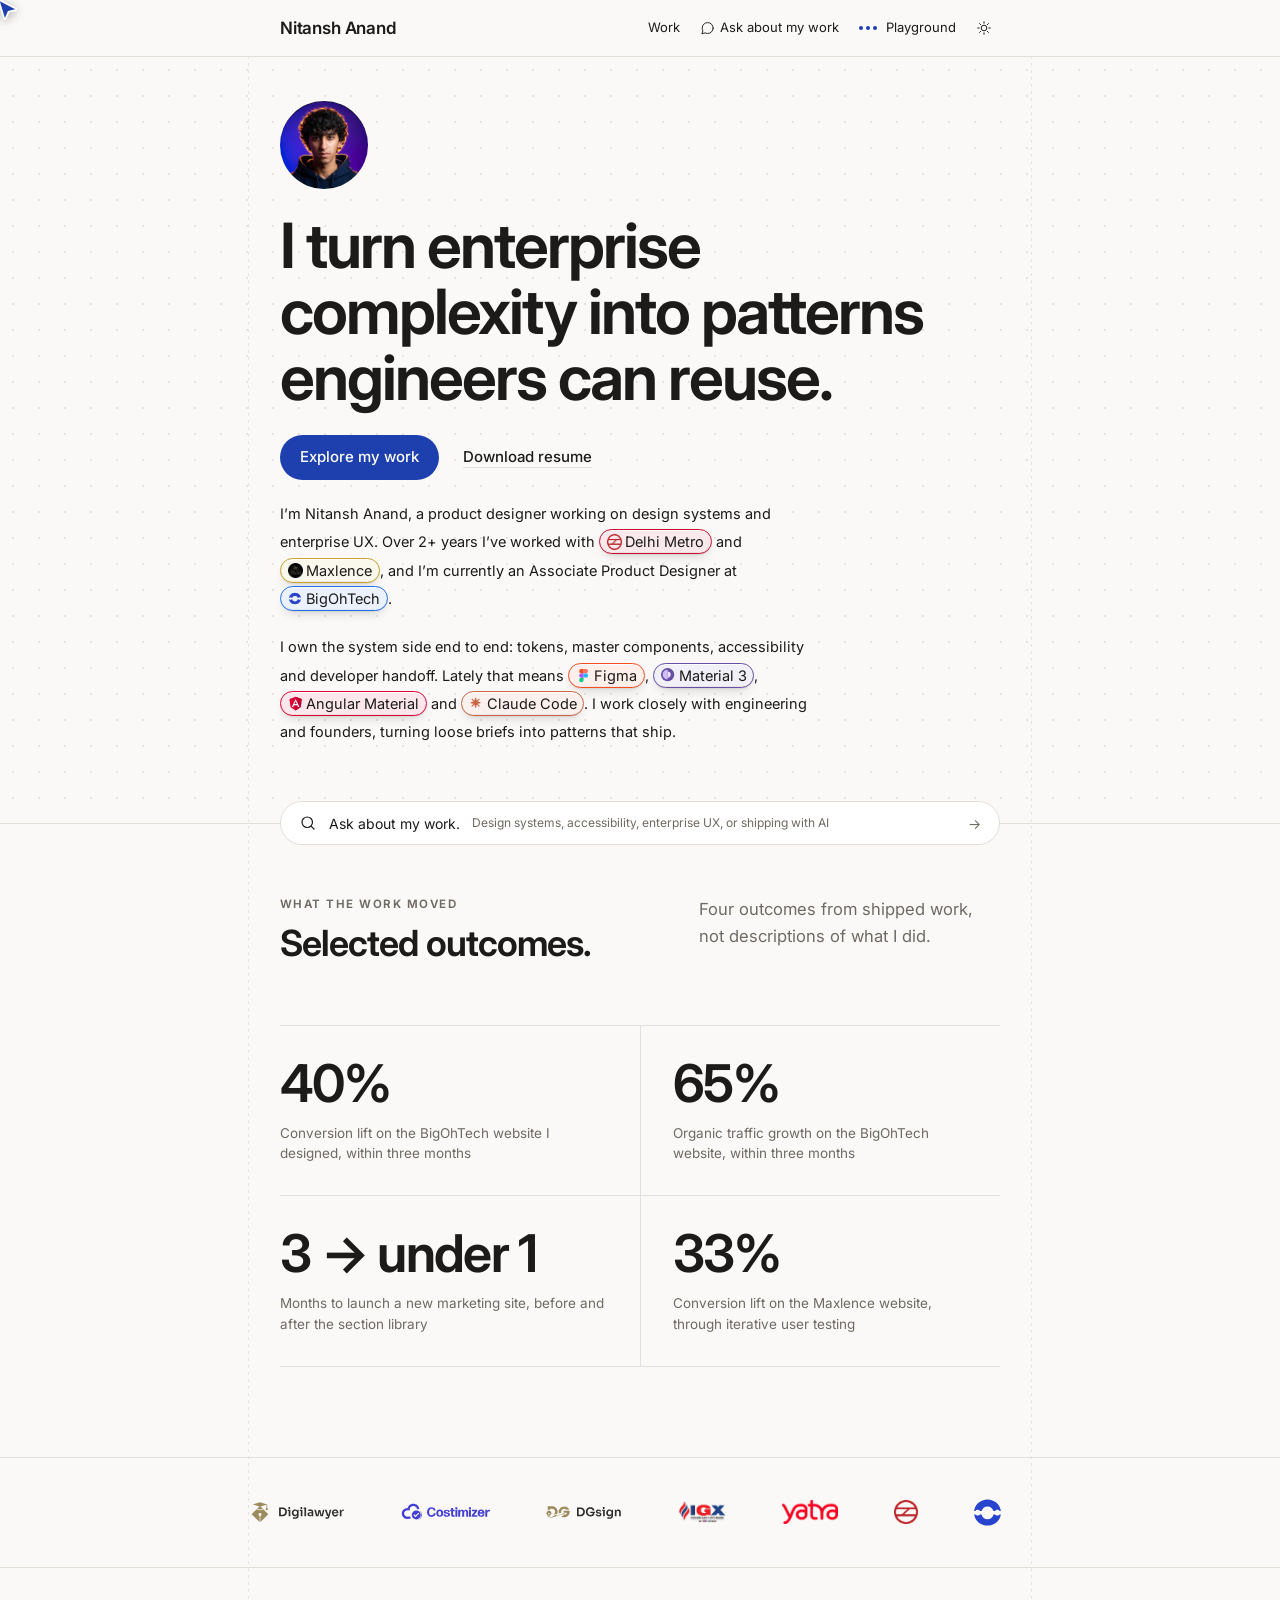
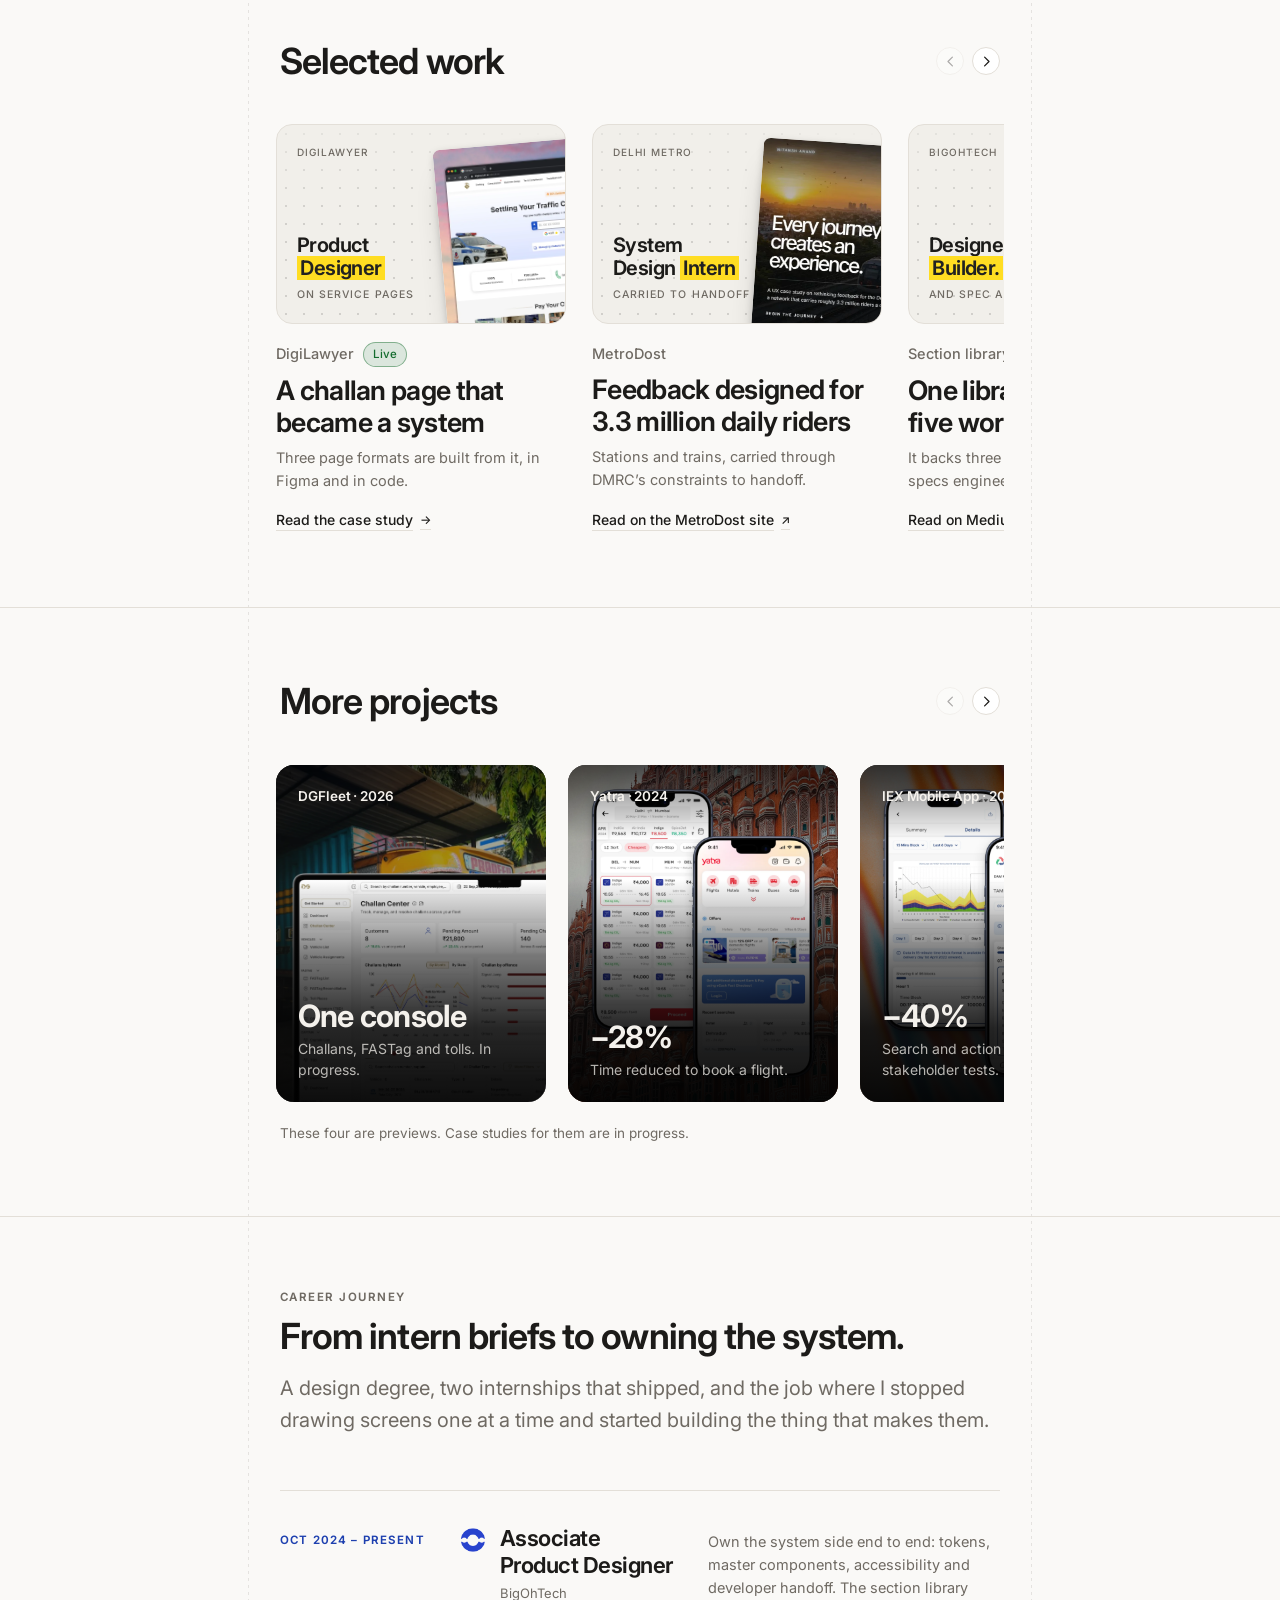
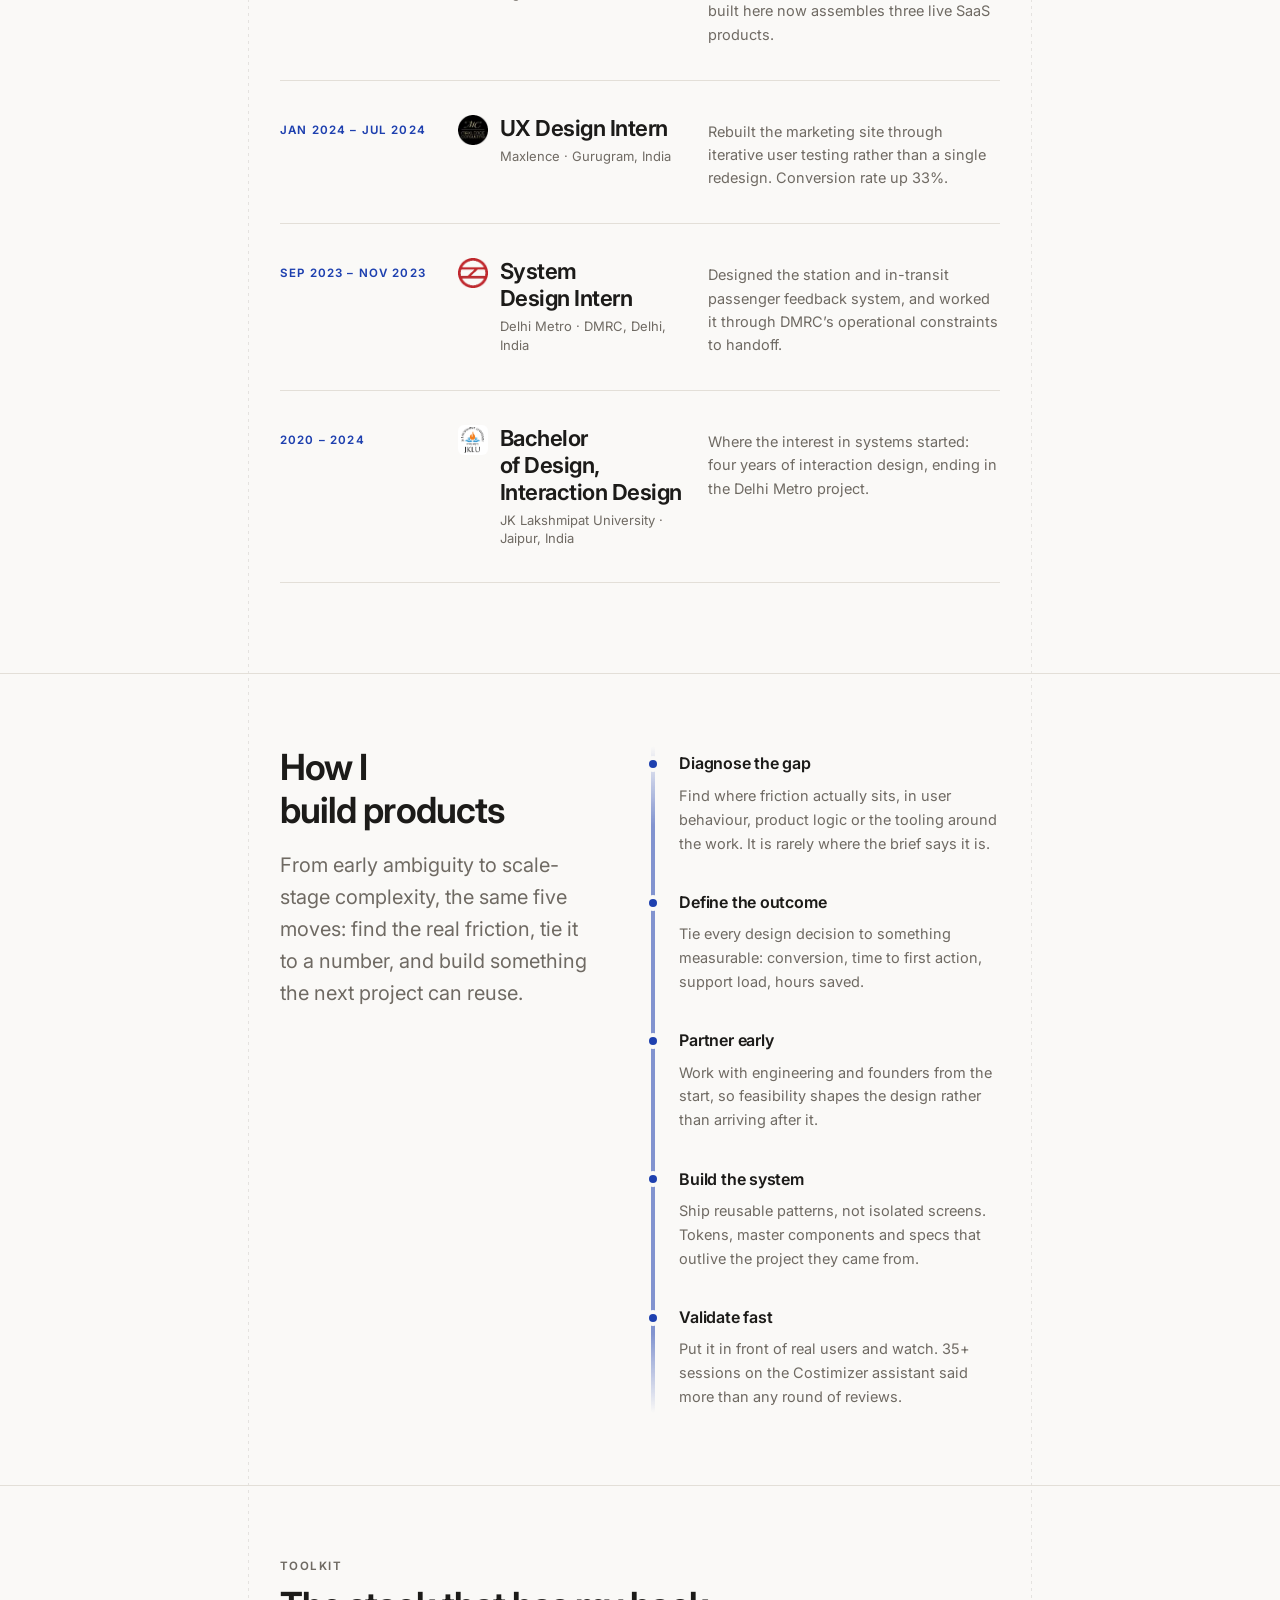
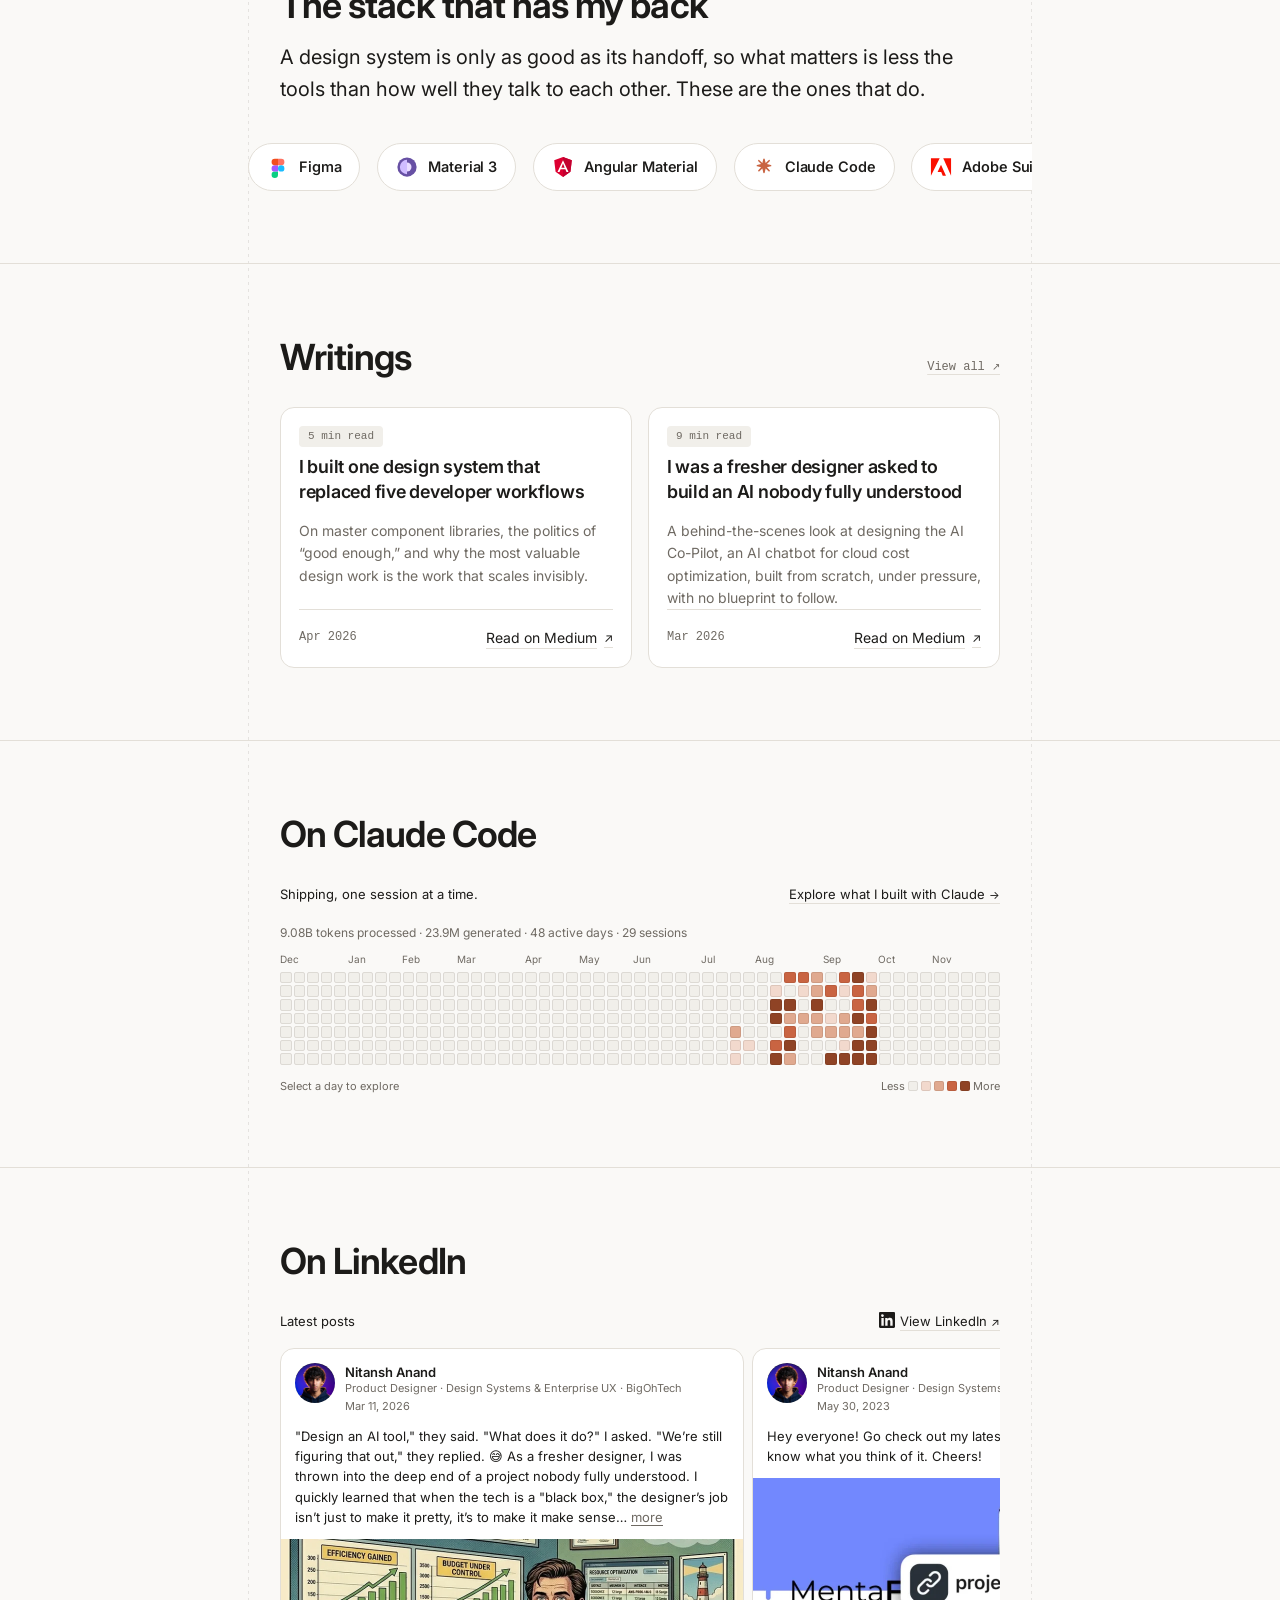
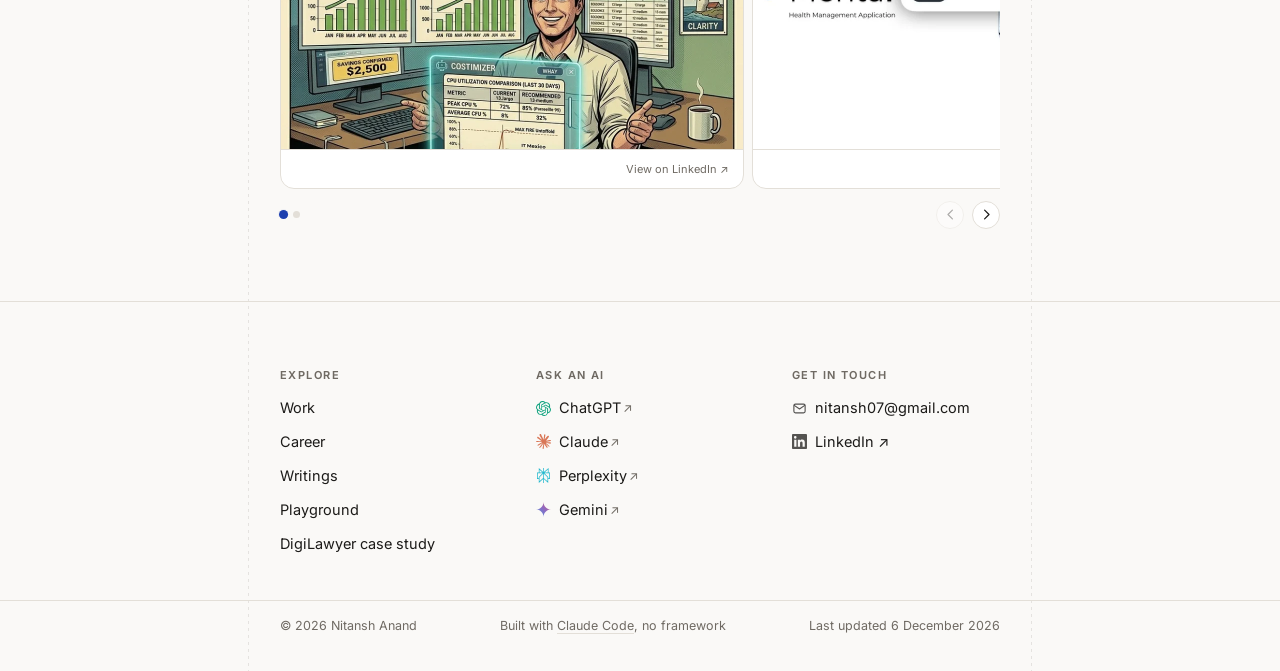
==== commit 1fe09acf: "Rebuild Selected work as panel cards Replaces the boxed two-up grid with a three-across rail that ca" ====
--- a/index.html
+++ b/index.html
@@ -229,55 +229,102 @@
        not move the layout. -->
   <section class="section gutter" id="work">
     <div class="col-wide">
-      <h2 class="t-section">Selected work</h2>
-
-      <ol class="work-grid">
+      <div class="work-head">
+        <h2 class="t-section">Selected work</h2>
+        <!-- Same control the other two rails use, so the page has one way of
+             saying "there is more sideways". -->
+        <span class="linkedin-arrows work-arrows">
+          <button type="button" id="work-prev" aria-label="Previous projects" aria-controls="work-rail"><svg viewBox="0 0 24 24" fill="none" stroke="currentColor" stroke-width="2" stroke-linecap="round" stroke-linejoin="round" aria-hidden="true"><path d="M15 5 8 12l7 7"/></svg></button>
+          <button type="button" id="work-next" aria-label="Next projects" aria-controls="work-rail"><svg viewBox="0 0 24 24" fill="none" stroke="currentColor" stroke-width="2" stroke-linecap="round" stroke-linejoin="round" aria-hidden="true"><path d="M9 5l7 7-7 7"/></svg></button>
+        </span>
+      </div>
+
+      <!-- Three across, the fourth reached by scrolling. tabindex makes the
+           rail scrollable from the keyboard, which a bare overflow container
+           is not. -->
+      <ol class="work-grid" id="work-rail" tabindex="0" role="group"
+          aria-label="Selected work, scroll sideways for more">
 
         <li class="work-item">
           <article class="work-card" data-buzz="My part: audited the service pages, rebuilt the challan page around checking a vehicle, and turned it into Figma components engineering built.">
-            <span class="work-visual"><img src="assets/work/digilawyer.webp" alt="The redesigned DigiLawyer challan page in a browser window: a single vehicle-number field beside a Settle Your Challan button, above the results summary." width="1200" height="900" loading="lazy" decoding="async" /></span>
-            <h3 class="work-headline">A challan page redesign, reused for <mark class="highlight">three page types</mark></h3>
-            <p class="work-context">Service pages &middot; DigiLawyer</p>
+            <span class="work-shot" style="--rot: -5deg;">
+              <span class="work-kicker">DigiLawyer</span>
+              <span class="work-shot-img"><img src="assets/work/digilawyer.webp" alt="The redesigned DigiLawyer challan page in a browser window: a single vehicle-number field beside a Settle Your Challan button, above the results summary." width="1200" height="900" loading="lazy" decoding="async" /></span>
+              <span class="work-role-tag">
+                <b>Product<br /><mark class="work-mark">Designer</mark></b>
+                <i>On service pages</i>
+              </span>
+            </span>
+
+            <p class="work-name">DigiLawyer <span class="work-live">Live</span></p>
+            <h3 class="work-headline">A challan page that became a system</h3>
+            <p class="work-sub">Three page formats are built from it, in Figma and in code.</p>
 
             <div class="work-actions">
-<a class="work-link" href="digilawyer.html">Read case study <span class="arrow" aria-hidden="true">&#8594;</span></a>
+<a class="work-link" href="digilawyer.html">Read the case study <span class="arrow" aria-hidden="true">&#8594;</span></a>
             </div>
           </article>
         </li>
 
         <li class="work-item">
           <article class="work-card" data-buzz="My part: as System Design Intern, designed feedback for stations and trains, and carried it through DMRC&rsquo;s operational constraints to handoff.">
-            <span class="work-visual"><img src="assets/work/metrodost.webp" alt="The MetroDost case study page: the headline Every journey creates an experience over a Delhi Metro train at sunset, above a line describing a network carrying 3.3 million riders a day." width="786" height="599" loading="lazy" decoding="async" /></span>
-            <h3 class="work-headline">A passenger feedback system for a network carrying <mark class="highlight">3.3 million riders a day</mark></h3>
-            <p class="work-context">Public sector &middot; Delhi Metro</p>
+            <span class="work-shot" style="--rot: 4deg;">
+              <span class="work-kicker">Delhi Metro</span>
+              <span class="work-shot-img"><img src="assets/work/metrodost.webp" alt="The MetroDost case study page: the headline Every journey creates an experience over a Delhi Metro train at sunset, above a line describing a network carrying 3.3 million riders a day." width="786" height="599" loading="lazy" decoding="async" /></span>
+              <span class="work-role-tag">
+                <b>System<br />Design <mark class="work-mark">Intern</mark></b>
+                <i>Carried to handoff</i>
+              </span>
+            </span>
+
+            <p class="work-name">MetroDost</p>
+            <h3 class="work-headline">Feedback designed for 3.3 million daily riders</h3>
+            <p class="work-sub">Stations and trains, carried through DMRC&rsquo;s constraints to handoff.</p>
 
             <div class="work-actions">
 <a class="work-link" href="https://metrodost-case-study.vercel.app/" target="_blank" rel="noopener">Read on the MetroDost site <span class="arrow" aria-hidden="true">&#8599;</span></a>
             </div>
           </article>
         </li>
-      <li class="work-item">
+
+        <li class="work-item">
           <article class="work-card" data-buzz="My part: audited the repeat website work, defined the section types, and built the library plus the specs engineering builds against.">
-            <span class="work-visual"><img src="assets/work/sections.webp" alt="Two sections assembled on a page: a statistics band carrying headline figures, above a use-case grid of cloud-platform cards." width="1200" height="900" loading="lazy" decoding="async" /></span>
-            <h3 class="work-headline">A website section library behind <mark class="highlight">three live SaaS products</mark></h3>
-            <p class="work-context">Design systems &middot; BigOhTech</p>
-
+            <span class="work-shot" style="--rot: -4deg;">
+              <span class="work-kicker">BigOhTech</span>
+              <span class="work-shot-img"><img src="assets/work/sections.webp" alt="Two sections assembled on a page: a statistics band carrying headline figures, above a use-case grid of cloud-platform cards." width="1200" height="900" loading="lazy" decoding="async" /></span>
+              <span class="work-role-tag">
+                <b>Designer.<br /><mark class="work-mark">Builder.</mark></b>
+                <i>And spec author</i>
+              </span>
+            </span>
+
+            <p class="work-name">Section library <span class="work-live">Live</span></p>
+            <h3 class="work-headline">One library replaced five workflows</h3>
+            <p class="work-sub">It backs three live SaaS products, and the specs engineering builds from.</p>
+
+            <!-- Secondary items sit ABOVE the primary link, not beside it: the
+                 link row is bottom-anchored, so anything sharing its row makes
+                 this card taller and opens an 87px void in the other three. -->
             <div class="work-actions">
 <a class="work-link" href="https://medium.com/@nitansh07/i-built-one-design-system-that-replaced-five-developer-workflows-abb937c73b00" target="_blank" rel="noopener">Read on Medium <span class="arrow" aria-hidden="true">&#8599;</span></a>
-<span class="work-note">Full case study coming soon</span>
-<button type="button" class="work-link ask-about" data-question="What did Nitansh contribute to the section library?">
-                <svg class="work-link-icon" viewBox="0 0 24 24" fill="none" aria-hidden="true"><path d="M21 11.5a8.4 8.4 0 0 1-9 8.4 9 9 0 0 1-3.9-.9L3 20.5l1.6-4.6A8.4 8.4 0 0 1 3.6 11 8.4 8.4 0 0 1 12 2.6a8.4 8.4 0 0 1 9 8.9Z" stroke="currentColor" stroke-width="1.6" stroke-linecap="round" stroke-linejoin="round"/></svg>
-                Ask about this project <span class="arrow" aria-hidden="true">&#8594;</span>
-              </button>
             </div>
           </article>
         </li>
 
         <li class="work-item">
           <article class="work-card" data-buzz="My part: designed the assistant&rsquo;s empty state, its wording, and how it handles being wrong, then tested it across 35+ sessions.">
-            <span class="work-visual"><img src="assets/work/costimizer.webp" alt="The Costimizer assistant: an agent picker offering a cost and a storage optimiser above a cloud-cost prompt, beside panels recommending an EC2 right-sizing with the projected monthly saving." width="1200" height="900" loading="lazy" decoding="async" /></span>
-            <h3 class="work-headline">An AI cost assistant: first useful action in <mark class="highlight">58 seconds</mark>, across 35+ test sessions</h3>
-            <p class="work-context">AI product &middot; Costimizer</p>
+            <span class="work-shot" style="--rot: 5deg;">
+              <span class="work-kicker">Costimizer</span>
+              <span class="work-shot-img"><img src="assets/work/costimizer.webp" alt="The Costimizer assistant: an agent picker offering a cost and a storage optimiser above a cloud-cost prompt, beside panels recommending an EC2 right-sizing with the projected monthly saving." width="1200" height="900" loading="lazy" decoding="async" /></span>
+              <span class="work-role-tag">
+                <b>Interaction<br /><mark class="work-mark">&amp; Writing</mark></b>
+                <i>And user testing</i>
+              </span>
+            </span>
+
+            <p class="work-name">Costimizer</p>
+            <h3 class="work-headline">An AI cost assistant, useful in 58 seconds</h3>
+            <p class="work-sub">Time to a first useful action, across 35+ test sessions.</p>
 
             <div class="work-actions">
 <a class="work-link" href="https://medium.com/@nitansh07/i-was-a-fresher-designer-asked-to-build-an-ai-nobody-fully-understood-heres-what-happened-155939ac0f88" target="_blank" rel="noopener">Read on Medium <span class="arrow" aria-hidden="true">&#8599;</span></a>
--- a/styles.css
+++ b/styles.css
@@ -18,6 +18,8 @@
   --color-accent:     #1e40af;   /* deep blue, against the warm paper ground */
   --color-on-accent:  #ffffff;
   --color-highlight:  #fd2;
+  --color-live:       #146c2e;   /* the "Live" pill: dark enough to clear 4.5:1
+                                    against its own 13% tint on warm paper */
   --color-rule:       rgba(39, 29, 22, 0.1);
   --color-header-bg:  rgba(250, 249, 247, 0.82);
   --color-linkedin:   var(--color-accent);
@@ -86,6 +88,7 @@
     --color-sunken:    #232725;
     --color-hairline:  #2e3331;
     --color-accent:    #6d9bf6;
+    --color-live:      #58cc8f;
     --color-on-accent: #0a1730;
     --color-rule:      rgba(236, 233, 228, 0.09);
     --color-header-bg: rgba(19, 21, 20, 0.82);
@@ -111,6 +114,7 @@
   --color-sunken:    #232725;
   --color-hairline:  #2e3331;
   --color-accent:    #6d9bf6;
+  --color-live:      #58cc8f;
   --color-on-accent: #0a1730;
   --color-rule:      rgba(236, 233, 228, 0.09);
   --color-header-bg: rgba(19, 21, 20, 0.82);
@@ -2405,39 +2409,239 @@
    it takes over without the layout moving.
    ========================================================================= */
 
+/* The heading keeps the arrows company, same as More projects. */
+.work-head {
+  display: flex;
+  align-items: center;
+  justify-content: space-between;
+  gap: 20px;
+}
+.work-head .t-section { margin-bottom: 0; }
+.work-arrows { flex: none; }
+
+/* Three across, the fourth reached by scrolling. Same mechanics as the
+   More projects rail so the page has one sideways behaviour, not two. */
 .work-grid {
   list-style: none;
-  padding: 0;
   display: grid;
-  grid-template-columns: repeat(2, minmax(0, 1fr));
-  gap: 20px;
-  margin-top: 32px;
-}
-/* A uniform two-up: no card spans the row, so the four read as a set. */
-/* Spans the row like the lead card, but keeps the ordinary headline size:
-   it is a full-width card, not a second lead. */
-
-
+  grid-auto-flow: column;
+  grid-auto-columns: minmax(290px, calc((100% - 2 * 26px) / 3));
+  gap: 26px;
+  margin: clamp(26px, 3vw, 38px) 0 0;
+  padding: 4px;
+  margin-inline: -4px;   /* cancels the padding the focus ring needs */
+  overflow-x: auto;
+  scroll-snap-type: x proximity;
+  scroll-behavior: smooth;
+  overscroll-behavior-x: contain;
+  scrollbar-width: none;
+}
+.work-grid::-webkit-scrollbar { width: 0; height: 0; display: none; }
+.work-grid:focus-visible { outline: 2px solid var(--color-accent); outline-offset: 3px; }
+.work-item { scroll-snap-align: start; }
+
+/* Unboxed: the panel carries the frame, the words sit on the page under it.
+   A border around the whole card put a second frame around a thing that
+   already had one. */
 .work-card {
   position: relative;
   display: flex;
   flex-direction: column;
   height: 100%;
-  /* No bottom padding: the diagram runs to the card's edge, and overflow
-     clips it back to the corner radius. */
-  /* No top padding: the image supplies it and runs to the card's edge. */
-  padding: 0 24px 22px;
+  padding: 0;
+  border: 0;
+  background: none;
+}
+
+/* --- the panel ----------------------------------------------------------
+   Grid paper, with the screenshot tilted and running off the right edge, so
+   it reads as an object laid down rather than a picture pasted in. The tilt
+   is per card (--rot) because four identical angles look like a template. */
+.work-shot {
+  position: relative;
+  display: block;
+  aspect-ratio: 4 / 2.75;
   overflow: hidden;
   border: 1px solid var(--color-hairline);
-  border-radius: 14px;
-  background: var(--color-raised);
+  border-radius: 16px;
+  background-color: var(--color-sunken);
+  /* A dot grid rather than ruled lines: it gives the panel a ground without
+     drawing a box around the screenshot sitting on it. Mixed from the ink
+     token, so it re-tints in dark mode with no second variable. */
+  --grid-dot: color-mix(in srgb, var(--color-ink) 15%, transparent);
   transition: border-color var(--dur-ui) var(--ease-calm),
               transform var(--dur-ui) var(--ease-calm);
 }
-.work-card:hover,
-.work-card:focus-within {
+/* The pattern rides on its own layer so it can be masked. A background
+   image cannot be faded per layer, and masking .work-shot itself would eat
+   the screenshot and the role text with it. Sits under both: as a
+   pseudo-element it paints before every child of the panel. */
+.work-shot::before {
+  content: "";
+  position: absolute;
+  inset: 0;
+  z-index: 0;
+  pointer-events: none;
+  background-image: radial-gradient(var(--grid-dot) 1.2px, transparent 1.3px);
+  background-size: 18px 18px;
+  /* Densest behind the role statement, dissolving toward the shot, so the
+     paper reads as a surface the screenshot is lying on rather than as a
+     texture tiled edge to edge behind it. */
+  -webkit-mask-image: radial-gradient(125% 115% at 24% 76%, #000 30%, transparent 88%);
+  mask-image: radial-gradient(125% 115% at 24% 76%, #000 30%, transparent 88%);
+}
+
+.work-card:hover .work-shot,
+.work-card:focus-within .work-shot {
   border-color: color-mix(in srgb, var(--color-accent) 42%, var(--color-hairline));
   transform: translateY(-2px);
+}
+
+/* Anchored off the right edge and oversized, so the crop is deliberate:
+   the shot continues past the card rather than stopping inside it. */
+.work-shot-img {
+  position: absolute;
+  top: 9%;
+  left: 57%;
+  right: -15%;
+  bottom: -13%;
+  overflow: hidden;
+  border-radius: 7px;
+  transform: rotate(var(--rot, -5deg));
+  box-shadow: 0 18px 34px -18px rgba(0, 0, 0, 0.45),
+              0 2px 8px -2px rgba(0, 0, 0, 0.25);
+}
+.work-shot-img img {
+  display: block;
+  width: 100%;
+  height: 100%;
+  object-fit: cover;
+  object-position: top left;
+}
+
+/* Project name, top left, out of the way of the shot. */
+.work-kicker {
+  position: absolute;
+  z-index: 2;
+  top: clamp(14px, 1.6vw, 19px);
+  left: clamp(15px, 1.7vw, 20px);
+  max-width: 42%;
+  font-size: 10px;
+  font-weight: 500;
+  letter-spacing: 0.1em;
+  text-transform: uppercase;
+  color: var(--color-soft);
+}
+
+/* The role, bottom left, in display type. */
+.work-role-tag {
+  position: absolute;
+  z-index: 2;
+  left: clamp(15px, 1.7vw, 20px);
+  bottom: clamp(14px, 1.6vw, 19px);
+  /* Stops short of where the shot begins, so the two never overlap.
+     "System Design" is the longest line of the four and sets this. */
+  max-width: 52%;
+}
+.work-role-tag b {
+  display: block;
+  font: var(--display-wght) 20px / 1.14 var(--font-display);
+  letter-spacing: -0.028em;
+  color: var(--color-ink);
+}
+.work-role-tag i {
+  display: block;
+  margin-top: 7px;
+  font-style: normal;
+  font-size: 10.5px;
+  font-weight: 500;
+  letter-spacing: 0.1em;
+  text-transform: uppercase;
+  color: var(--color-soft);
+}
+/* A real highlighter band here, not the page's colour-only emphasis: over
+   grid paper a block of yellow is what reads, and the panel is the one place
+   on the site that carries artwork behind its words. box-decoration-break
+   keeps the band whole if the line ever wraps. */
+.work-mark {
+  display: inline;
+  padding: 0 0.16em;
+  background: var(--color-highlight);
+  color: #212121;
+  box-decoration-break: clone;
+  -webkit-box-decoration-break: clone;
+}
+
+/* --- the words under the panel ------------------------------------------ */
+.work-name {
+  display: flex;
+  flex-wrap: wrap;
+  align-items: center;
+  gap: 9px;
+  margin: 18px 0 0;
+  font-size: 14.5px;
+  font-weight: 500;
+  color: var(--color-soft);
+}
+.work-live {
+  padding: 2px 9px;
+  border: 1px solid color-mix(in srgb, var(--color-live) 45%, transparent);
+  border-radius: 99px;
+  background: color-mix(in srgb, var(--color-live) 13%, transparent);
+  color: var(--color-live);
+  font-size: 11.5px;
+  font-weight: 500;
+  letter-spacing: 0.01em;
+}
+
+/* Two lines reserved whether the copy fills them or not. Without this a
+   one-line sub or a two-line title rides up and the body text starts 35px
+   higher on some cards than others, which reads across the row as cards set
+   in different sizes. The em value is the fallback for no lh support. */
+.work-headline {
+  min-height: 2.4em;
+  min-height: 2lh;
+  margin: 7px 0 0;
+  font: var(--display-wght) clamp(1.3rem, 2.1vw, 1.8rem) / 1.2 var(--font-display);
+  letter-spacing: -0.026em;
+  text-wrap: balance;
+  color: var(--color-ink);
+}
+.work-sub {
+  min-height: 3.1em;
+  min-height: 2lh;
+  margin: 9px 0 0;
+  font-size: 14.5px;
+  line-height: 1.55;
+  color: var(--color-soft);
+}
+
+
+
+@media (max-width: 760px) {
+  /* A plain percentage, not minmax: with a 258px floor the card came out
+     NARROWER on a phone than in the 290px desktop column, which cropped the
+     shot down to a blank strip of page margin and clipped the role line. */
+  .work-grid { grid-auto-columns: 86%; }
+  .work-shot { aspect-ratio: 4 / 3; }
+  .work-role-tag { max-width: 50%; }
+}
+
+/* "System Design" is the longest role line and sets the floor here. */
+@media (max-width: 380px) {
+  .work-role-tag b { font-size: 18px; }
+  .work-kicker { font-size: 9.5px; }
+  .work-role-tag i { font-size: 9.5px; }
+  /* 237px card: the shot starts at 135px and the text box has to end before
+     it, inset and gap included. "System Design" wraps to two lines here. */
+  .work-role-tag { max-width: 46%; }
+}
+
+@media (prefers-reduced-motion: reduce) {
+  .work-grid { scroll-behavior: auto; }
+  .work-card:hover .work-shot,
+  .work-card:focus-within .work-shot { transform: none; }
+  .work-shot { transition: border-color var(--dur-ui) var(--ease-calm); }
 }
 
 .work-meta {
@@ -2457,12 +2661,6 @@
   letter-spacing: 0.012em;
 }
 
-.work-headline {
-  margin: 0;
-  font: var(--display-wght) clamp(1.2rem, 2vw, 1.75rem) / 1.25 var(--font-display);
-  letter-spacing: -0.022em;
-  text-wrap: balance;
-}
 
 
 .work-result { margin-top: 10px; font-size: 15px; line-height: 1.6; }
@@ -2583,12 +2781,18 @@
    Every card gets it. On the section library card the one action is the
    "Ask about this project" button, so the overlay stretches that instead
    and a click anywhere opens the assistant with the question ready. */
-.work-actions > .work-link::after {
+.work-actions > .work-link:not(.ask-about)::after {
   content: "";
   position: absolute;
   inset: 0;
   z-index: 1;
-  border-radius: 14px;
+  border-radius: 16px;
+}
+/* The whole card is one target, so the keyboard ring belongs on the card,
+   not on the link's few words. The overlay already traces the card exactly. */
+.work-actions > .work-link:not(.ask-about):focus-visible::after {
+  outline: 2px solid var(--color-accent);
+  outline-offset: 3px;
 }
 /* Anything else interactive has to sit above that overlay or the card
    swallows it. The panel is lifted too: it holds its own content once
@@ -2605,9 +2809,6 @@
 .work-card:hover .work-link { text-decoration-color: var(--color-accent); }
 .work-card:hover .work-link .arrow { transform: translateX(2px); }
 
-@media (max-width: 720px) {
-  .work-grid { grid-template-columns: minmax(0, 1fr); }
-}
 
 /* --- "See my thinking" --------------------------------------------------- */
 
@@ -3528,35 +3729,6 @@
 a.mp-card img { transition: transform 0.5s var(--ease-calm, ease); }
 a.mp-card:focus-visible { outline: 2px solid var(--color-accent); outline-offset: 3px; }
 
-/* ---- the empty state ----
-   Keeps the card's shape and says what belongs in it. */
-.mp-card.is-empty {
-  background: var(--color-sunken);
-  border: 1px dashed var(--color-hairline);
-  color: var(--color-soft);
-}
-.mp-card.is-empty .mp-scrim { display: none; }
-.mp-card.is-empty .mp-metric { font-weight: 500; }
-.mp-card.is-empty .mp-line { color: var(--color-muted, #8c867e); }
-/* ---- picture in, words still to come ----
-   The card looks like a card, but the unfilled slots are underlined so it
-   is obvious at a glance which ones are still waiting. */
-.mp-slot {
-  color: rgba(244, 241, 236, 0.5);
-  text-decoration: underline dashed rgba(244, 241, 236, 0.35);
-  text-underline-offset: 4px;
-}
-.mp-card.is-pending .mp-metric { font-weight: 500; }
-
-.mp-note {
-  position: absolute;
-  z-index: 2;
-  left: 50%;
-  top: 50%;
-  transform: translate(-50%, -50%);
-  font-size: 13px;
-  color: var(--color-muted, #8c867e);
-}
 
 @media (prefers-reduced-motion: reduce) {
   .mp-rail { scroll-behavior: auto; }
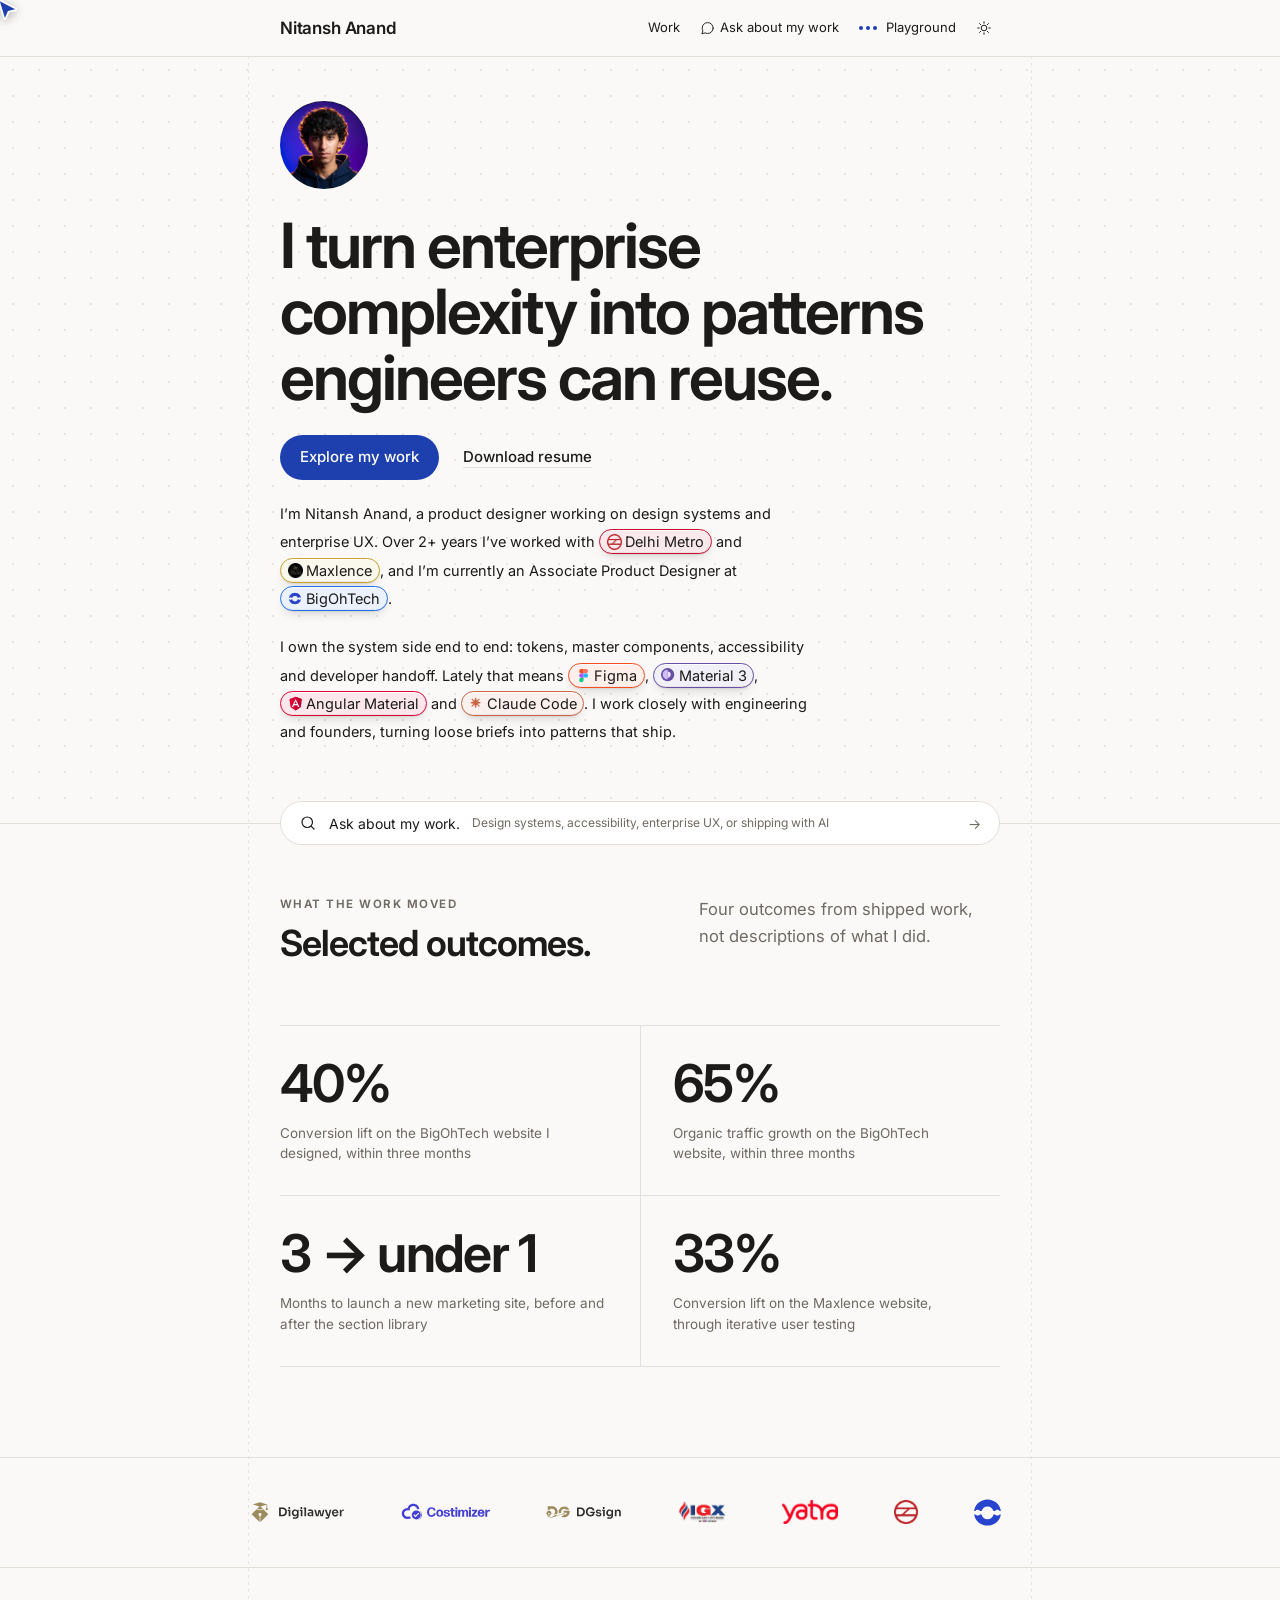
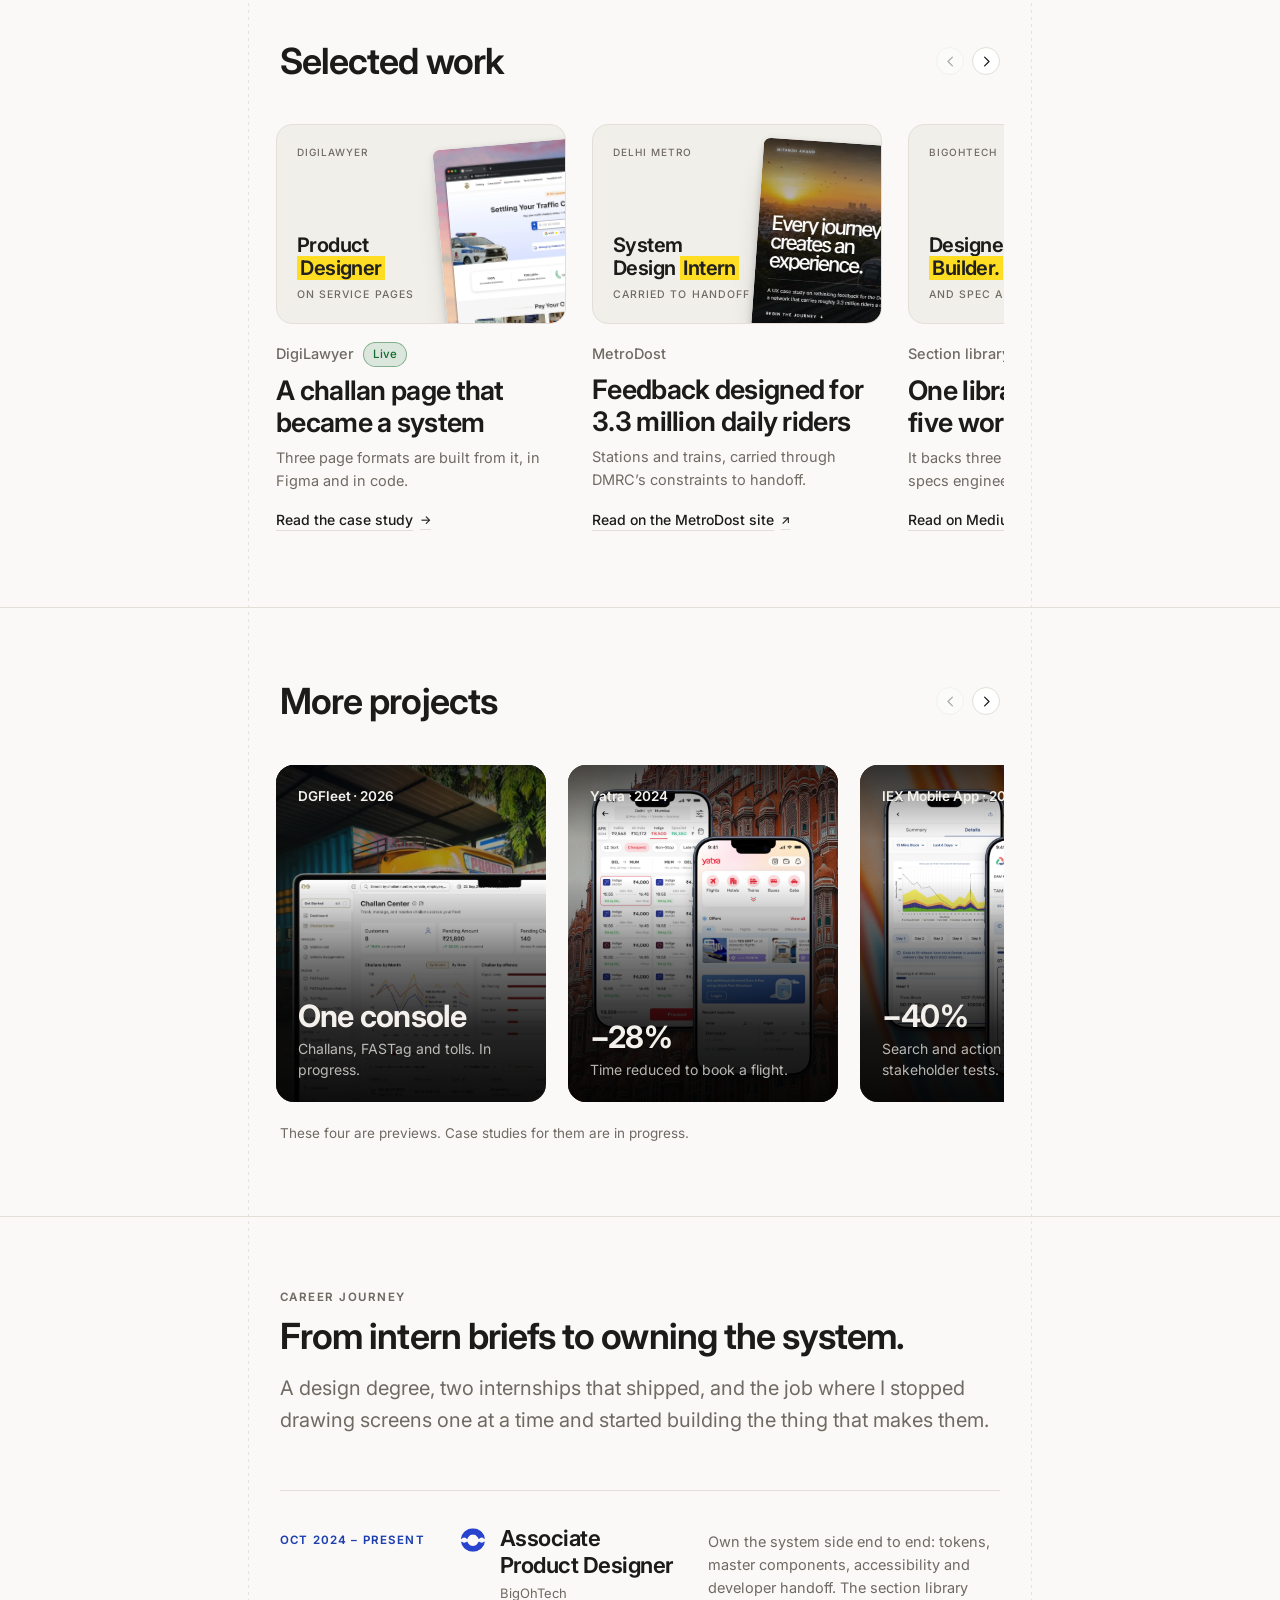
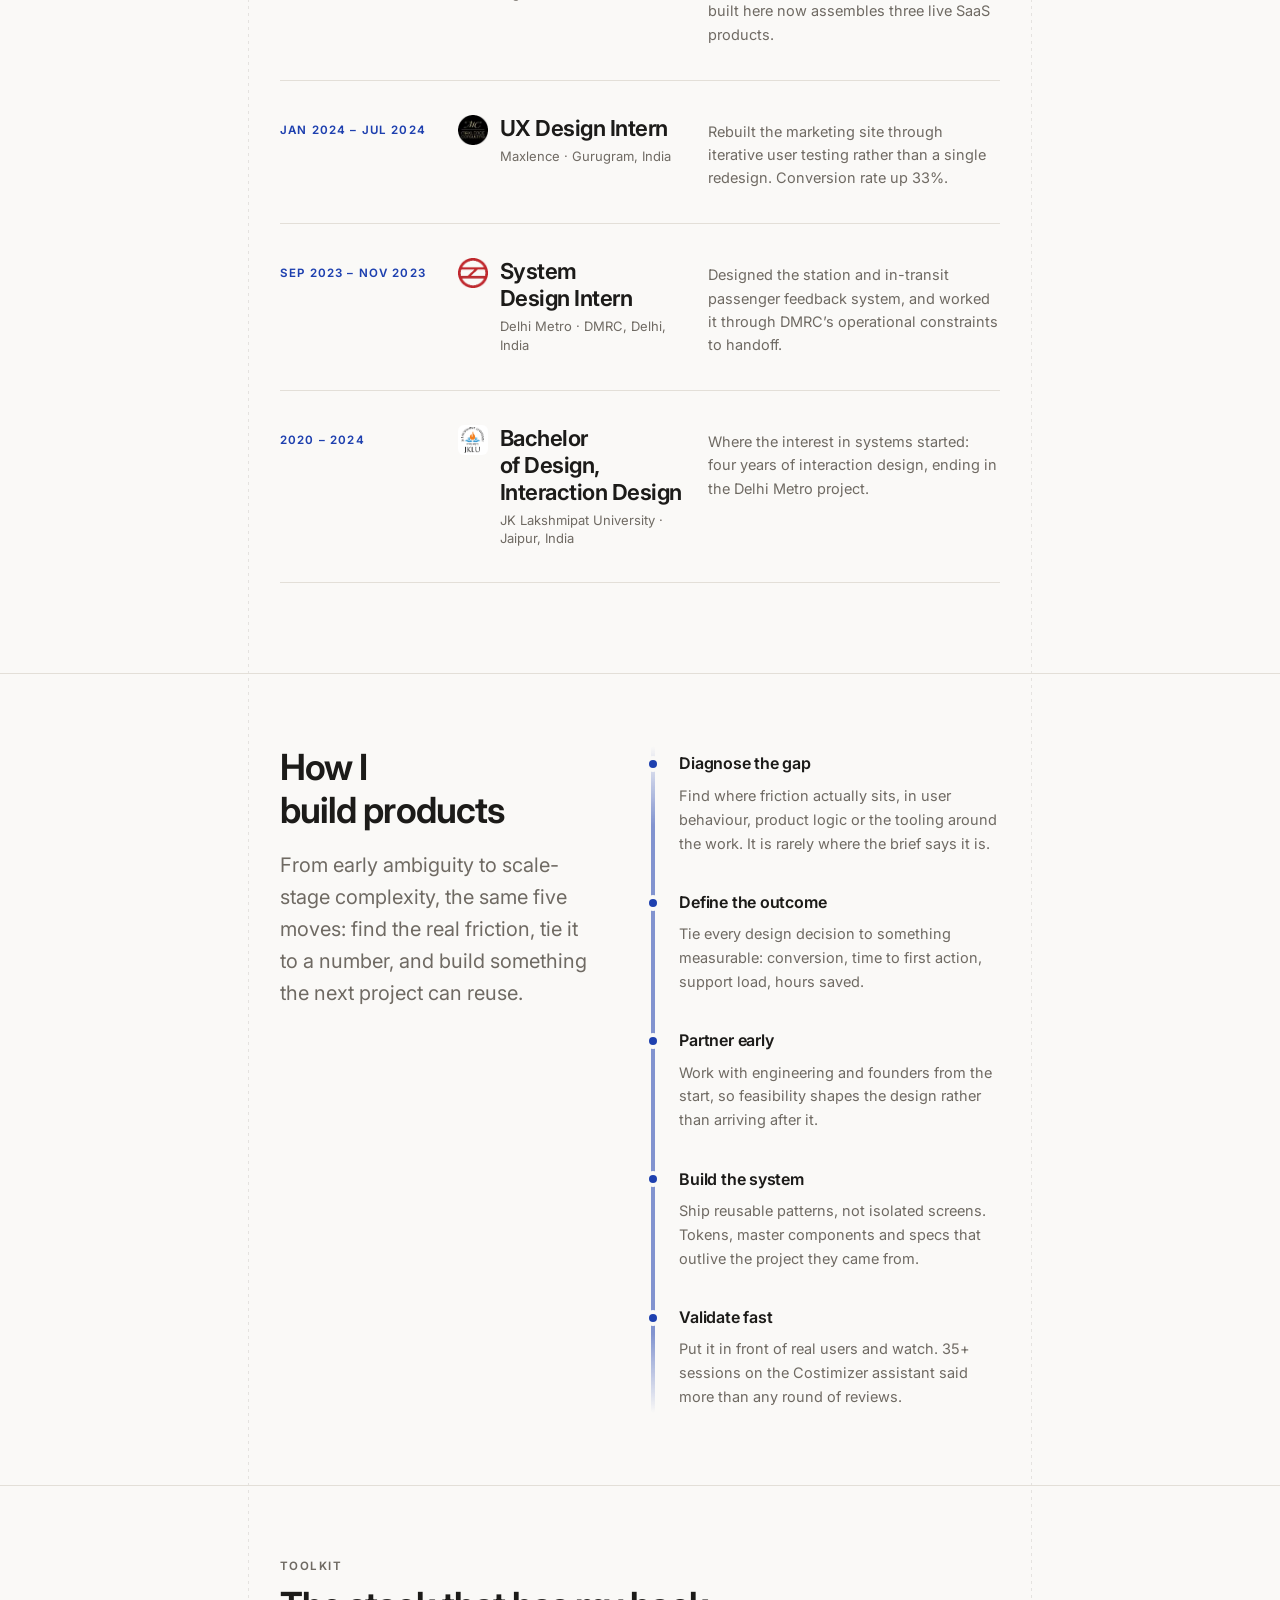
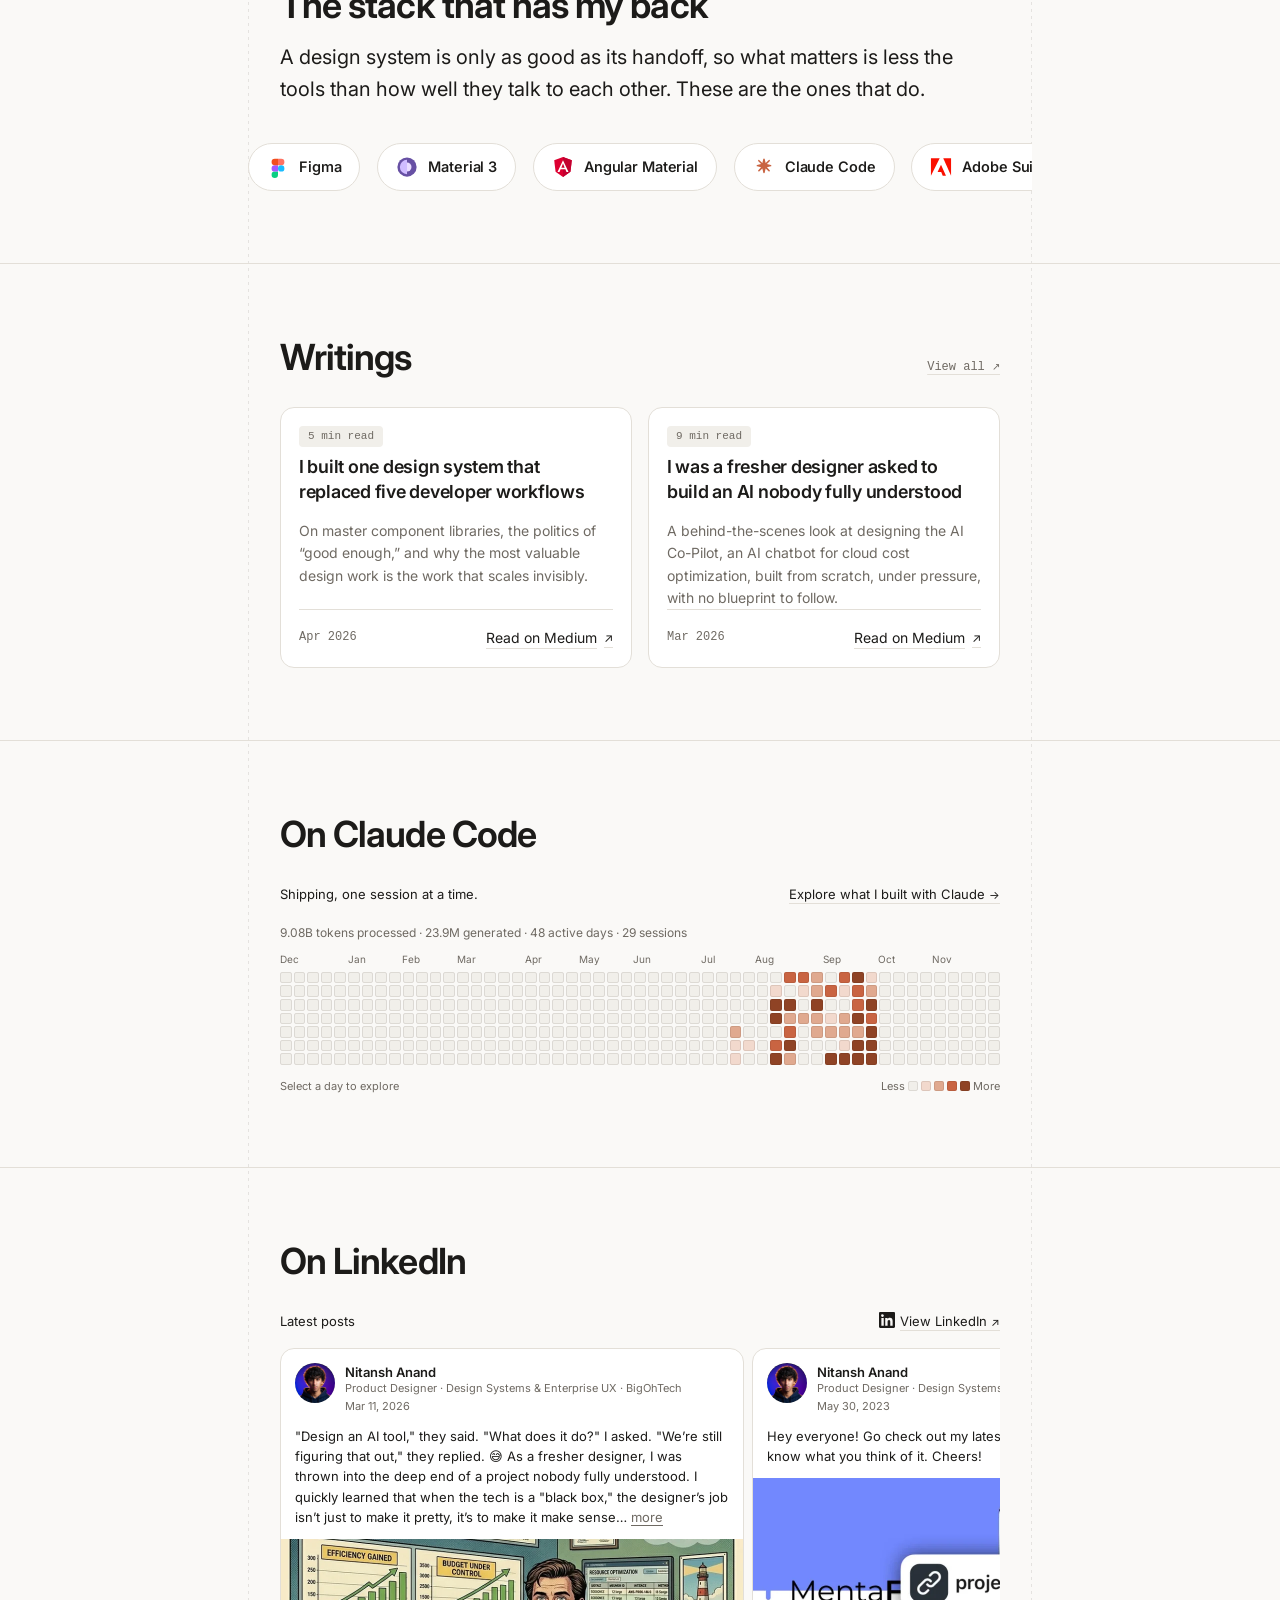
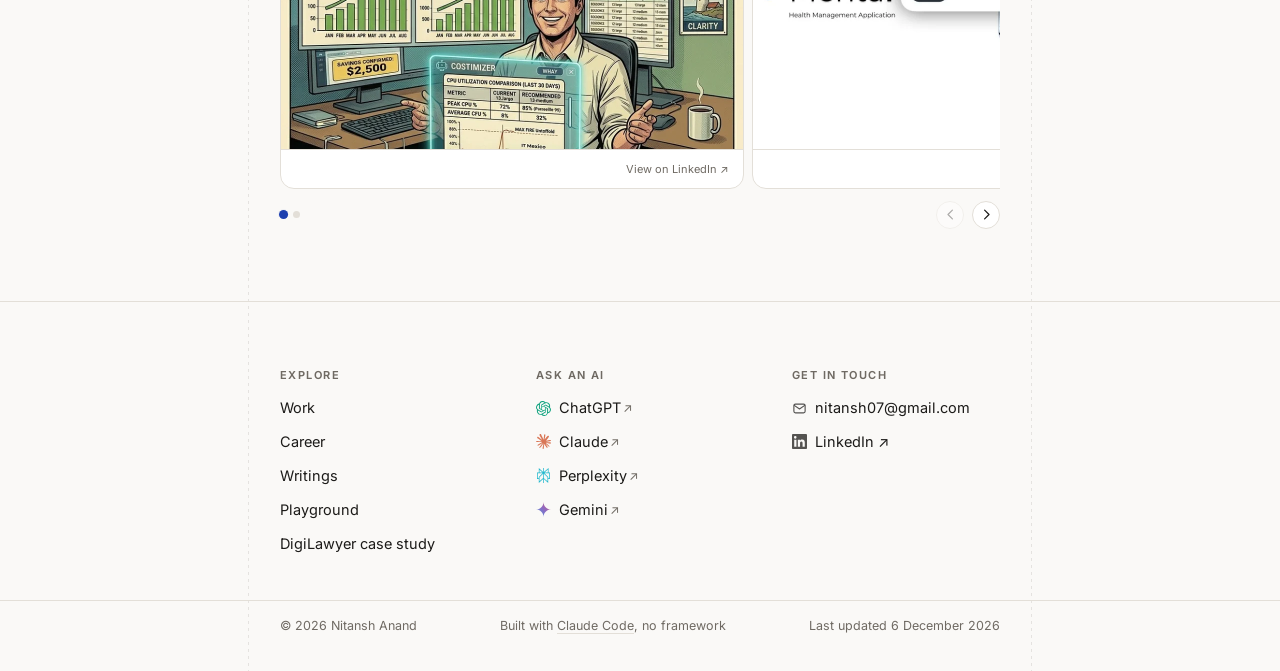
==== commit 845d5372: "Add hover reveal to Selected work panels Replaces the dot grid with a ground of line icons drawn fro" ====
--- a/index.html
+++ b/index.html
@@ -247,8 +247,15 @@
 
         <li class="work-item">
           <article class="work-card" data-buzz="My part: audited the service pages, rebuilt the challan page around checking a vehicle, and turned it into Figma components engineering built.">
-            <span class="work-shot" style="--rot: -5deg;">
+            <span class="work-shot" style="--rot: -5deg; --glow: 15;">
               <span class="work-kicker">DigiLawyer</span>
+              <span class="work-motifs" aria-hidden="true">
+                <svg class="wm" style="--x:8%; --y:26%; --s:30px; --r:-12deg"><use href="#wm-car"/></svg>
+                <svg class="wm" style="--x:30%; --y:10%; --s:22px; --r:9deg"><use href="#wm-doc"/></svg>
+                <svg class="wm" style="--x:47%; --y:34%; --s:26px; --r:-7deg"><use href="#wm-shield"/></svg>
+                <svg class="wm" style="--x:20%; --y:44%; --s:20px; --r:14deg"><use href="#wm-search"/></svg>
+                <svg class="wm" style="--x:66%; --y:14%; --s:24px; --r:-10deg"><use href="#wm-check"/></svg>
+              </span>
               <span class="work-shot-img"><img src="assets/work/digilawyer.webp" alt="The redesigned DigiLawyer challan page in a browser window: a single vehicle-number field beside a Settle Your Challan button, above the results summary." width="1200" height="900" loading="lazy" decoding="async" /></span>
               <span class="work-role-tag">
                 <b>Product<br /><mark class="work-mark">Designer</mark></b>
@@ -268,8 +275,15 @@
 
         <li class="work-item">
           <article class="work-card" data-buzz="My part: as System Design Intern, designed feedback for stations and trains, and carried it through DMRC&rsquo;s operational constraints to handoff.">
-            <span class="work-shot" style="--rot: 4deg;">
+            <span class="work-shot" style="--rot: 4deg; --glow: 35;">
               <span class="work-kicker">Delhi Metro</span>
+              <span class="work-motifs" aria-hidden="true">
+                <svg class="wm" style="--x:7%; --y:24%; --s:30px; --r:10deg"><use href="#wm-train"/></svg>
+                <svg class="wm" style="--x:31%; --y:44%; --s:22px; --r:-8deg"><use href="#wm-pin"/></svg>
+                <svg class="wm" style="--x:46%; --y:12%; --s:25px; --r:12deg"><use href="#wm-chat"/></svg>
+                <svg class="wm" style="--x:19%; --y:48%; --s:20px; --r:-14deg"><use href="#wm-clock"/></svg>
+                <svg class="wm" style="--x:64%; --y:30%; --s:23px; --r:6deg"><use href="#wm-check"/></svg>
+              </span>
               <span class="work-shot-img"><img src="assets/work/metrodost.webp" alt="The MetroDost case study page: the headline Every journey creates an experience over a Delhi Metro train at sunset, above a line describing a network carrying 3.3 million riders a day." width="786" height="599" loading="lazy" decoding="async" /></span>
               <span class="work-role-tag">
                 <b>System<br />Design <mark class="work-mark">Intern</mark></b>
@@ -289,8 +303,15 @@
 
         <li class="work-item">
           <article class="work-card" data-buzz="My part: audited the repeat website work, defined the section types, and built the library plus the specs engineering builds against.">
-            <span class="work-shot" style="--rot: -4deg;">
+            <span class="work-shot" style="--rot: -4deg; --glow: 215;">
               <span class="work-kicker">BigOhTech</span>
+              <span class="work-motifs" aria-hidden="true">
+                <svg class="wm" style="--x:8%; --y:22%; --s:30px; --r:-9deg"><use href="#wm-layout"/></svg>
+                <svg class="wm" style="--x:32%; --y:42%; --s:23px; --r:11deg"><use href="#wm-layers"/></svg>
+                <svg class="wm" style="--x:47%; --y:12%; --s:25px; --r:-6deg"><use href="#wm-grid"/></svg>
+                <svg class="wm" style="--x:18%; --y:48%; --s:21px; --r:13deg"><use href="#wm-code"/></svg>
+                <svg class="wm" style="--x:65%; --y:34%; --s:22px; --r:-8deg"><use href="#wm-check"/></svg>
+              </span>
               <span class="work-shot-img"><img src="assets/work/sections.webp" alt="Two sections assembled on a page: a statistics band carrying headline figures, above a use-case grid of cloud-platform cards." width="1200" height="900" loading="lazy" decoding="async" /></span>
               <span class="work-role-tag">
                 <b>Designer.<br /><mark class="work-mark">Builder.</mark></b>
@@ -313,8 +334,15 @@
 
         <li class="work-item">
           <article class="work-card" data-buzz="My part: designed the assistant&rsquo;s empty state, its wording, and how it handles being wrong, then tested it across 35+ sessions.">
-            <span class="work-shot" style="--rot: 5deg;">
+            <span class="work-shot" style="--rot: 5deg; --glow: 245;">
               <span class="work-kicker">Costimizer</span>
+              <span class="work-motifs" aria-hidden="true">
+                <svg class="wm" style="--x:7%; --y:25%; --s:31px; --r:8deg"><use href="#wm-cloud"/></svg>
+                <svg class="wm" style="--x:31%; --y:11%; --s:22px; --r:-10deg"><use href="#wm-chart"/></svg>
+                <svg class="wm" style="--x:47%; --y:38%; --s:24px; --r:12deg"><use href="#wm-spark"/></svg>
+                <svg class="wm" style="--x:19%; --y:47%; --s:20px; --r:-12deg"><use href="#wm-clock"/></svg>
+                <svg class="wm" style="--x:65%; --y:18%; --s:23px; --r:7deg"><use href="#wm-search"/></svg>
+              </span>
               <span class="work-shot-img"><img src="assets/work/costimizer.webp" alt="The Costimizer assistant: an agent picker offering a cost and a storage optimiser above a cloud-cost prompt, beside panels recommending an EC2 right-sizing with the projected monthly saving." width="1200" height="900" loading="lazy" decoding="async" /></span>
               <span class="work-role-tag">
                 <b>Interaction<br /><mark class="work-mark">&amp; Writing</mark></b>
@@ -851,5 +879,74 @@
 <script src="ask-knowledge.js"></script>
 <script src="linkedin-posts.js"></script>
 <script src="script.js"></script>
+
+  <!-- ───────────────────  MOTIF SPRITE  ───────────────────
+       Line icons used as the ground of the Selected work panels. Defined
+       once and referenced with <use>, so four cards cost one copy each
+       rather than one copy per card. Decorative only: every instance is
+       aria-hidden, and nothing here carries meaning the card does not
+       already state in words.
+       ───────────────────────────────────────────────────── -->
+  <svg class="wm-sprite" aria-hidden="true" focusable="false" width="0" height="0">
+    <defs>
+      <symbol id="wm-car" viewBox="0 0 24 24">
+        <path d="M3 15h18M5 15l1.8-5A2 2 0 0 1 8.7 8.6h6.6a2 2 0 0 1 1.9 1.4L19 15M5 15v2M19 15v2"/>
+        <circle cx="8" cy="17" r="1.6"/><circle cx="16" cy="17" r="1.6"/>
+      </symbol>
+      <symbol id="wm-shield" viewBox="0 0 24 24">
+        <path d="M12 3.2 19 6v5.2c0 4.2-2.9 7.3-7 8.6-4.1-1.3-7-4.4-7-8.6V6z"/>
+      </symbol>
+      <symbol id="wm-doc" viewBox="0 0 24 24">
+        <rect x="5" y="3" width="14" height="18" rx="2"/>
+        <path d="M8.5 8h7M8.5 12h7M8.5 16h4"/>
+      </symbol>
+      <symbol id="wm-search" viewBox="0 0 24 24">
+        <circle cx="11" cy="11" r="6"/><path d="M15.5 15.5 20 20"/>
+      </symbol>
+      <symbol id="wm-check" viewBox="0 0 24 24">
+        <circle cx="12" cy="12" r="8.5"/><path d="m8.5 12 2.5 2.5 4.5-5"/>
+      </symbol>
+      <symbol id="wm-train" viewBox="0 0 24 24">
+        <rect x="6" y="3" width="12" height="13" rx="3"/>
+        <path d="M6 10h12M9.5 19.5 7.5 22M14.5 19.5 16.5 22M9 16h6"/>
+        <circle cx="9.5" cy="13" r="1"/><circle cx="14.5" cy="13" r="1"/>
+      </symbol>
+      <symbol id="wm-pin" viewBox="0 0 24 24">
+        <path d="M12 21.5S19 15.6 19 10.5a7 7 0 1 0-14 0c0 5.1 7 11 7 11Z"/>
+        <circle cx="12" cy="10.5" r="2.6"/>
+      </symbol>
+      <symbol id="wm-chat" viewBox="0 0 24 24">
+        <path d="M21 11.5a8.4 8.4 0 0 1-9 8.4 9 9 0 0 1-3.9-.9L3 20.5l1.6-4.6A8.4 8.4 0 0 1 3.6 11 8.4 8.4 0 0 1 12 2.6a8.4 8.4 0 0 1 9 8.9Z"/>
+      </symbol>
+      <symbol id="wm-clock" viewBox="0 0 24 24">
+        <circle cx="12" cy="12" r="8.5"/><path d="M12 7.5V12l3 1.8"/>
+      </symbol>
+      <symbol id="wm-layout" viewBox="0 0 24 24">
+        <rect x="3.5" y="4" width="17" height="16" rx="2"/>
+        <path d="M3.5 9.5h17M9.5 9.5V20"/>
+      </symbol>
+      <symbol id="wm-layers" viewBox="0 0 24 24">
+        <path d="m12 3.5 8.5 4.5L12 12.5 3.5 8 12 3.5Z"/>
+        <path d="m3.5 12.5 8.5 4.5 8.5-4.5"/>
+      </symbol>
+      <symbol id="wm-grid" viewBox="0 0 24 24">
+        <rect x="4" y="4" width="7" height="7" rx="1.3"/><rect x="13" y="4" width="7" height="7" rx="1.3"/>
+        <rect x="4" y="13" width="7" height="7" rx="1.3"/><rect x="13" y="13" width="7" height="7" rx="1.3"/>
+      </symbol>
+      <symbol id="wm-code" viewBox="0 0 24 24">
+        <path d="m8.5 7.5-5 4.5 5 4.5M15.5 7.5l5 4.5-5 4.5"/>
+      </symbol>
+      <symbol id="wm-cloud" viewBox="0 0 24 24">
+        <path d="M7 18.5a4.2 4.2 0 0 1-.3-8.4 5.6 5.6 0 0 1 10.7-1.3A3.9 3.9 0 0 1 17.6 18.5Z"/>
+      </symbol>
+      <symbol id="wm-chart" viewBox="0 0 24 24">
+        <path d="M4.5 20h15M7.5 20v-6M12 20V7M16.5 20v-9"/>
+      </symbol>
+      <symbol id="wm-spark" viewBox="0 0 24 24">
+        <path d="M12 3.5 13.7 9l5.5 1.7-5.5 1.7L12 18l-1.7-5.6L4.8 10.7 10.3 9Z"/>
+      </symbol>
+    </defs>
+  </svg>
+
 </body>
 </html>
--- a/styles.css
+++ b/styles.css
@@ -2465,36 +2465,76 @@
   border: 1px solid var(--color-hairline);
   border-radius: 16px;
   background-color: var(--color-sunken);
-  /* A dot grid rather than ruled lines: it gives the panel a ground without
-     drawing a box around the screenshot sitting on it. Mixed from the ink
-     token, so it re-tints in dark mode with no second variable. */
-  --grid-dot: color-mix(in srgb, var(--color-ink) 15%, transparent);
+  /* Hover wash. --glow is a hue set per card from its own screenshot, so a
+     card lights up in its artwork's colour rather than one house accent.
+     The panel's own background paints below ::before, which is what puts
+     the wash under the dots and under the shot rather than over them. */
+  --glow: 215;
+  background-image:
+    radial-gradient(135% 105% at 50% 0%,
+      hsl(var(--glow) 88% 56% / calc(var(--glow-a) * 0.34)) 0%,
+      hsl(var(--glow) 88% 56% / calc(var(--glow-a) * 0.12)) 45%,
+      transparent 78%);
   transition: border-color var(--dur-ui) var(--ease-calm),
-              transform var(--dur-ui) var(--ease-calm);
-}
-/* The pattern rides on its own layer so it can be masked. A background
-   image cannot be faded per layer, and masking .work-shot itself would eat
-   the screenshot and the role text with it. Sits under both: as a
-   pseudo-element it paints before every child of the panel. */
-.work-shot::before {
-  content: "";
+              transform var(--dur-ui) var(--ease-calm),
+              --glow-a 420ms var(--ease-calm);
+}
+/* Registered so the wash can fade in. An unregistered custom property is
+   just a string to the engine, and jumps from 0 to 1 with no transition. */
+@property --glow-a {
+  syntax: "<number>";
+  inherits: false;
+  initial-value: 0;
+}
+
+/* --- motifs ---------------------------------------------------------------
+   The panel's ground: line icons of what the product actually deals with,
+   scattered and revealed on hover. Decorative, so the whole layer is
+   aria-hidden in the markup and inert to the pointer; the card's single
+   click target is unaffected. It sits before .work-shot-img in the DOM, so
+   it paints under the screenshot. */
+/* The sprite only defines shapes. Taking it out of flow stops it reserving
+   a line box at the foot of the page. */
+.wm-sprite {
+  position: absolute;
+  width: 0;
+  height: 0;
+  overflow: hidden;
+}
+
+.work-motifs {
   position: absolute;
   inset: 0;
   z-index: 0;
   pointer-events: none;
-  background-image: radial-gradient(var(--grid-dot) 1.2px, transparent 1.3px);
-  background-size: 18px 18px;
-  /* Densest behind the role statement, dissolving toward the shot, so the
-     paper reads as a surface the screenshot is lying on rather than as a
-     texture tiled edge to edge behind it. */
-  -webkit-mask-image: radial-gradient(125% 115% at 24% 76%, #000 30%, transparent 88%);
-  mask-image: radial-gradient(125% 115% at 24% 76%, #000 30%, transparent 88%);
+  opacity: 0;
+  transition: opacity 420ms var(--ease-calm);
+}
+.work-card:hover .work-motifs,
+.work-card:focus-within .work-motifs { opacity: 1; }
+
+.wm {
+  position: absolute;
+  left: var(--x);
+  top: var(--y);
+  width: var(--s);
+  height: var(--s);
+  rotate: var(--r);
+  fill: none;
+  stroke: var(--color-ink);
+  stroke-width: 1.5;
+  stroke-linecap: round;
+  stroke-linejoin: round;
+  /* Low enough to stay a ground rather than compete with the role
+     statement sitting over it. */
+  opacity: 0.22;
 }
 
 .work-card:hover .work-shot,
 .work-card:focus-within .work-shot {
   border-color: color-mix(in srgb, var(--color-accent) 42%, var(--color-hairline));
   transform: translateY(-2px);
+  --glow-a: 1;
 }
 
 /* Anchored off the right edge and oversized, so the crop is deliberate:
@@ -2639,6 +2679,7 @@
 
 @media (prefers-reduced-motion: reduce) {
   .work-grid { scroll-behavior: auto; }
+  .work-motifs { transition: none; }
   .work-card:hover .work-shot,
   .work-card:focus-within .work-shot { transform: none; }
   .work-shot { transition: border-color var(--dur-ui) var(--ease-calm); }
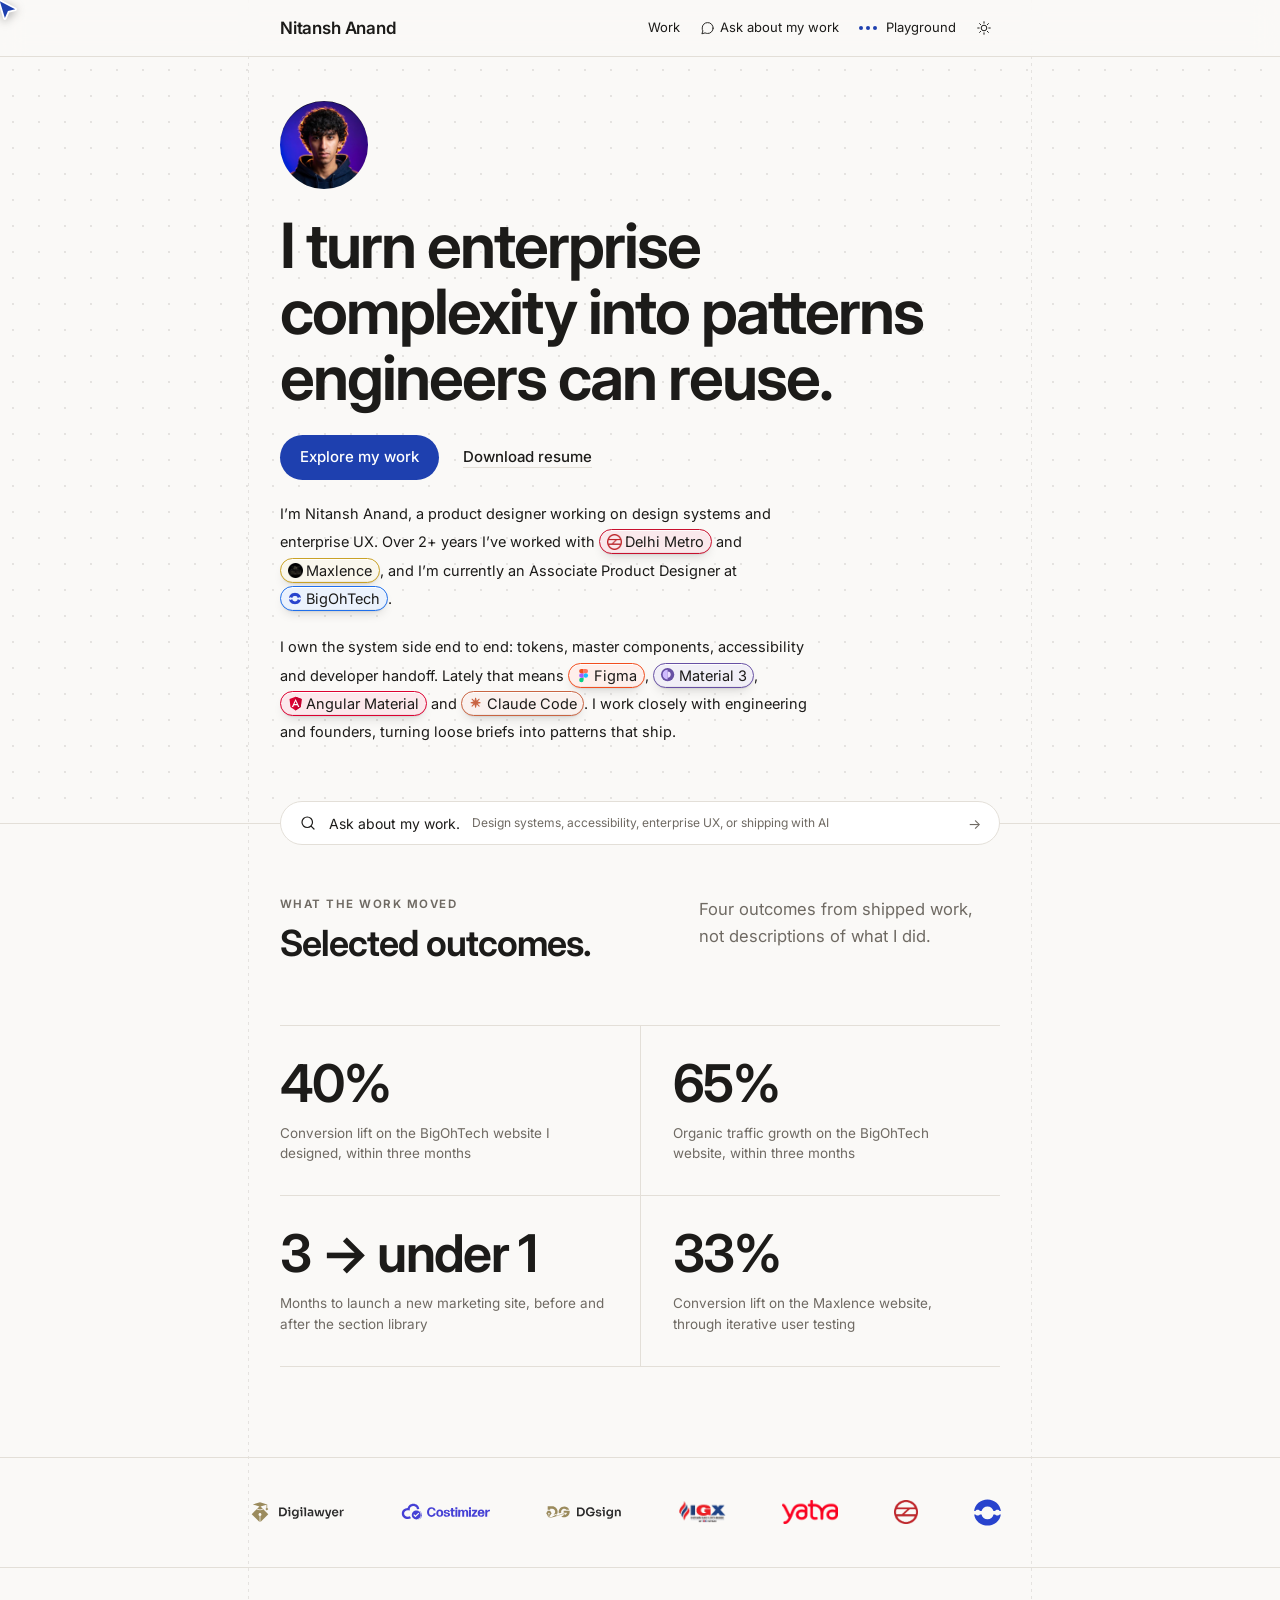
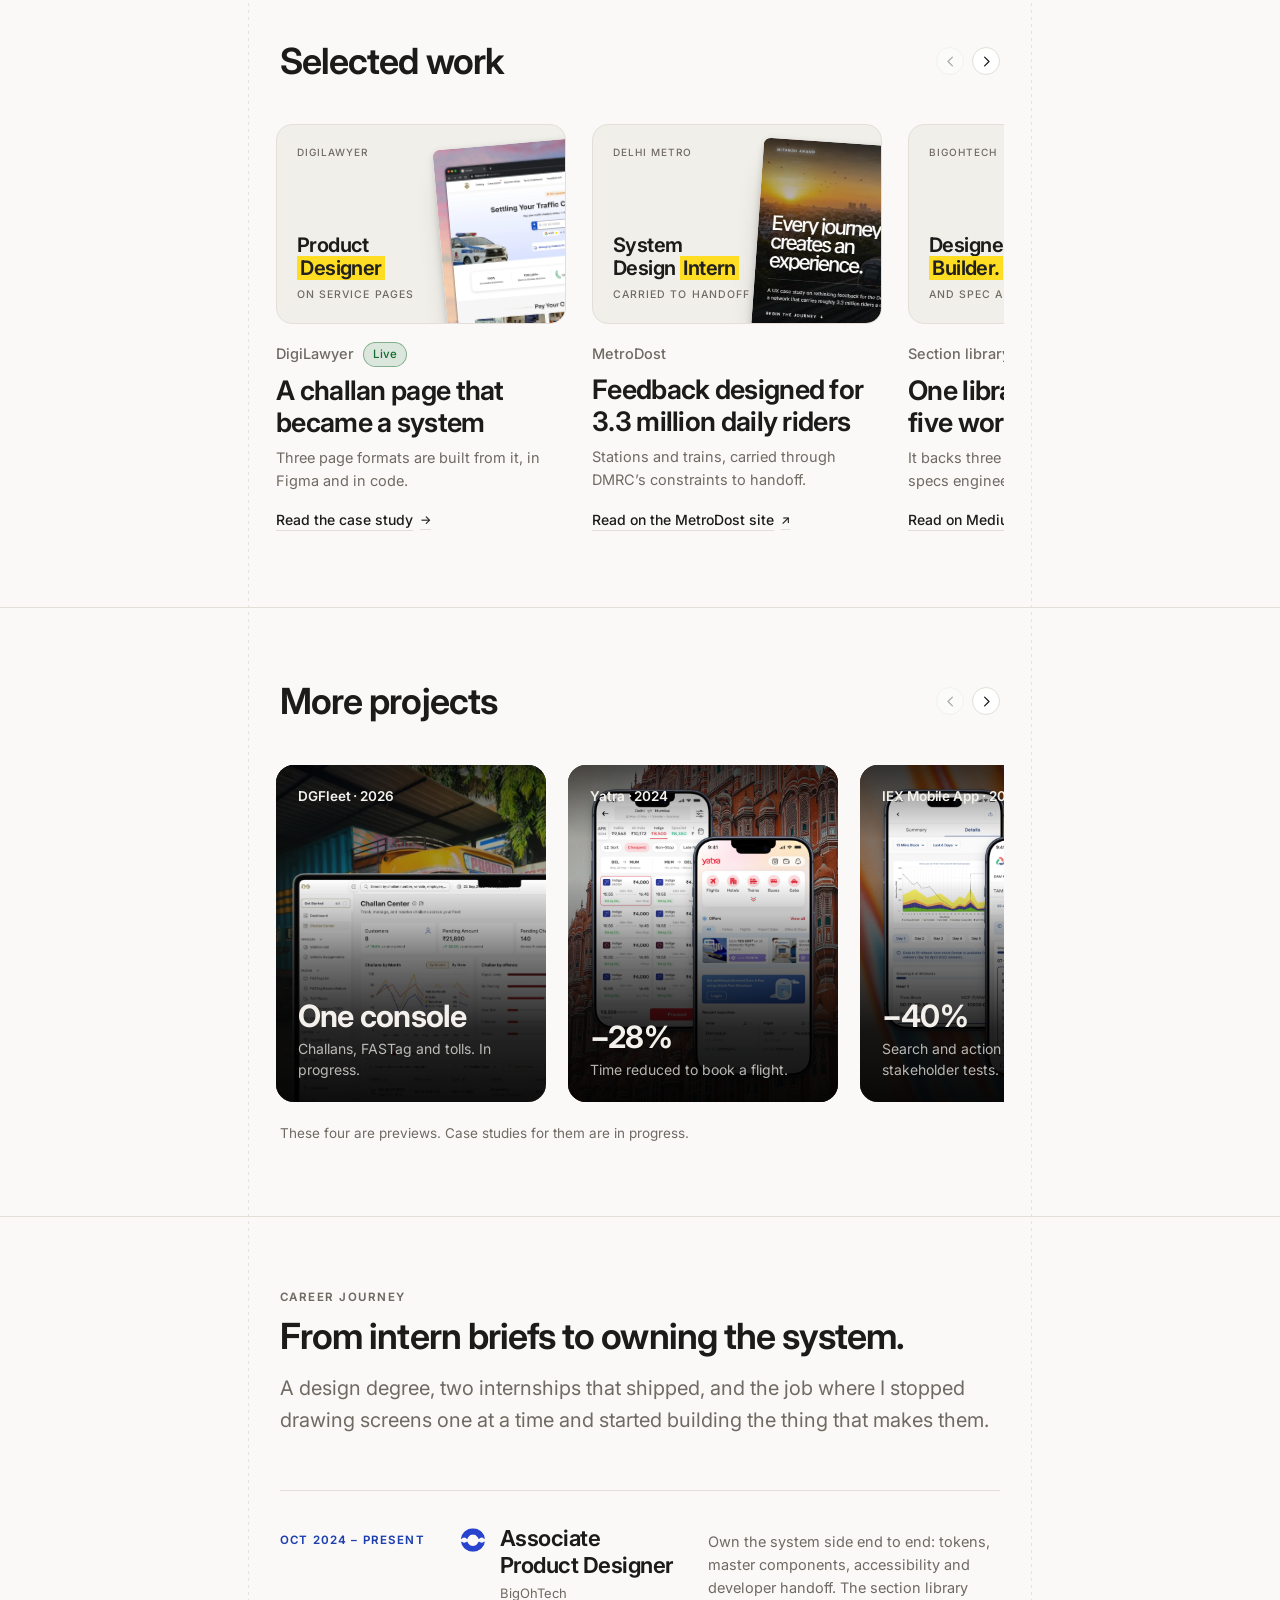
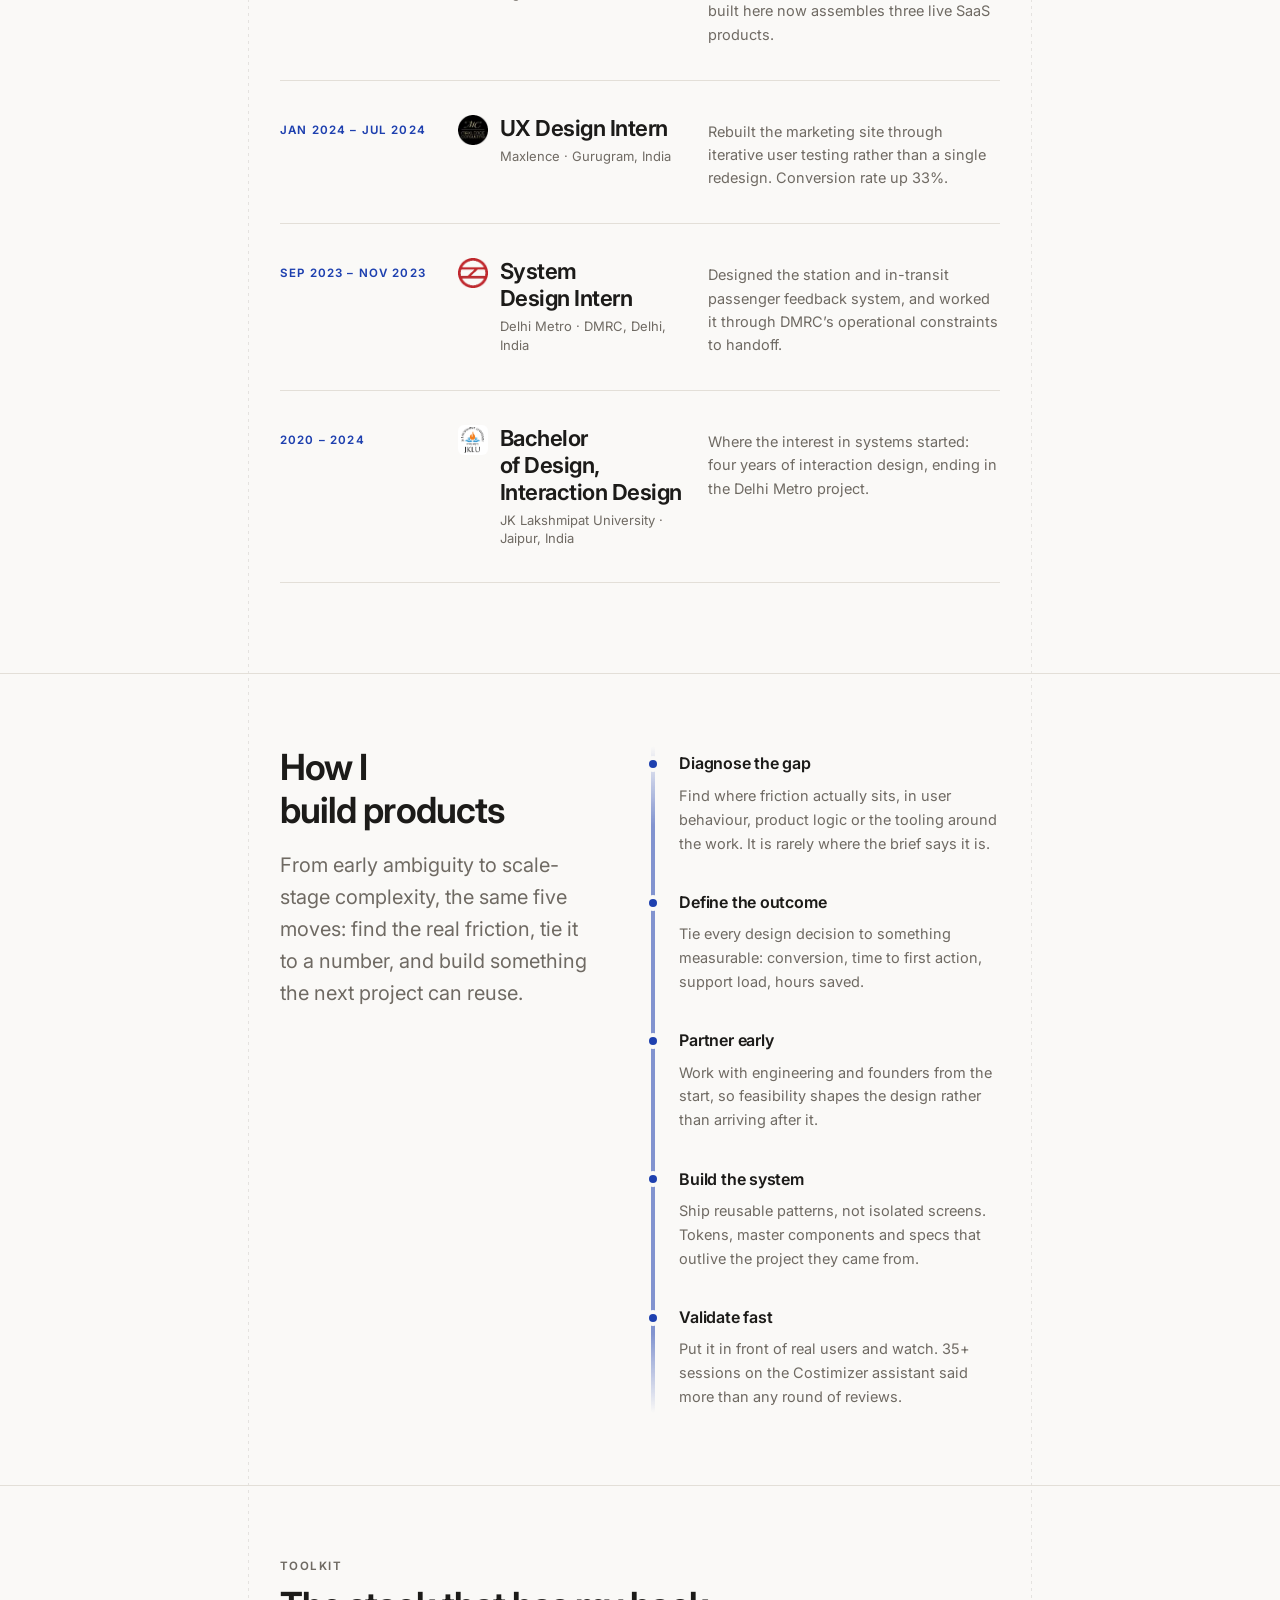
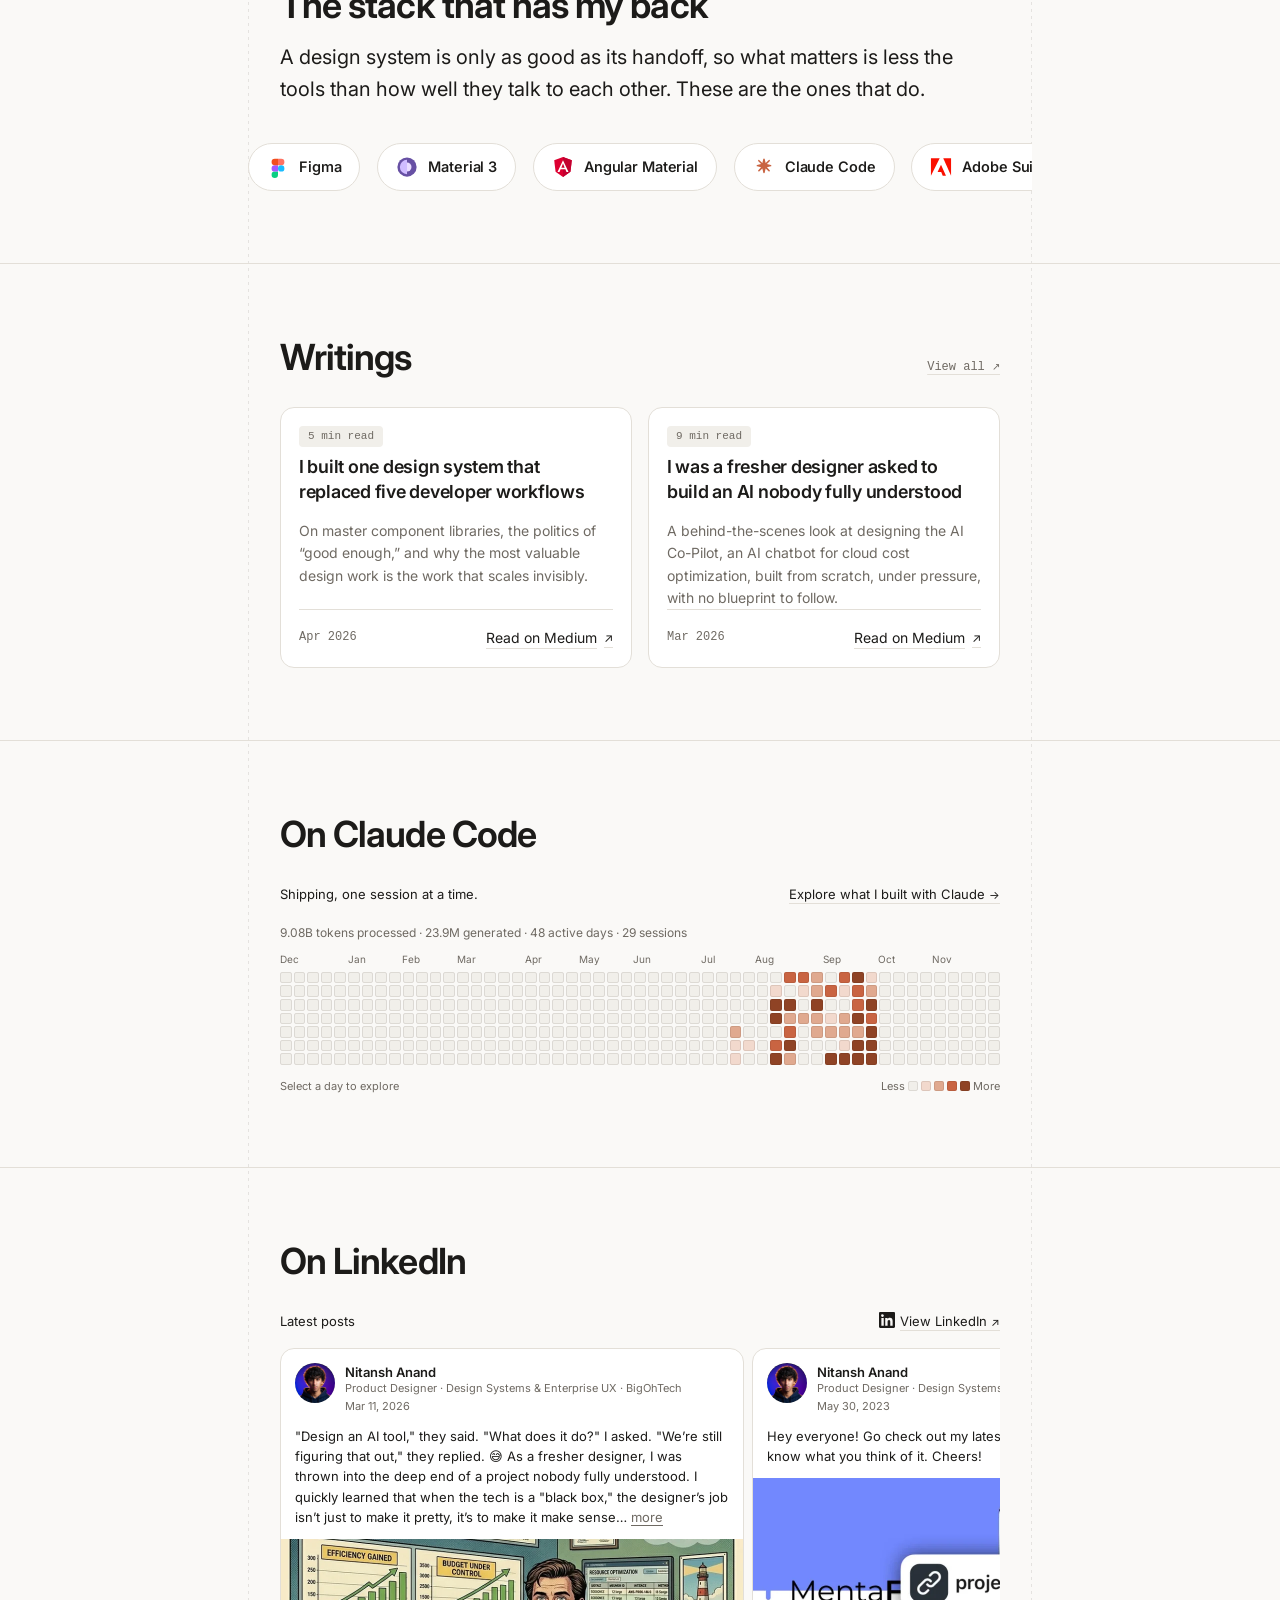
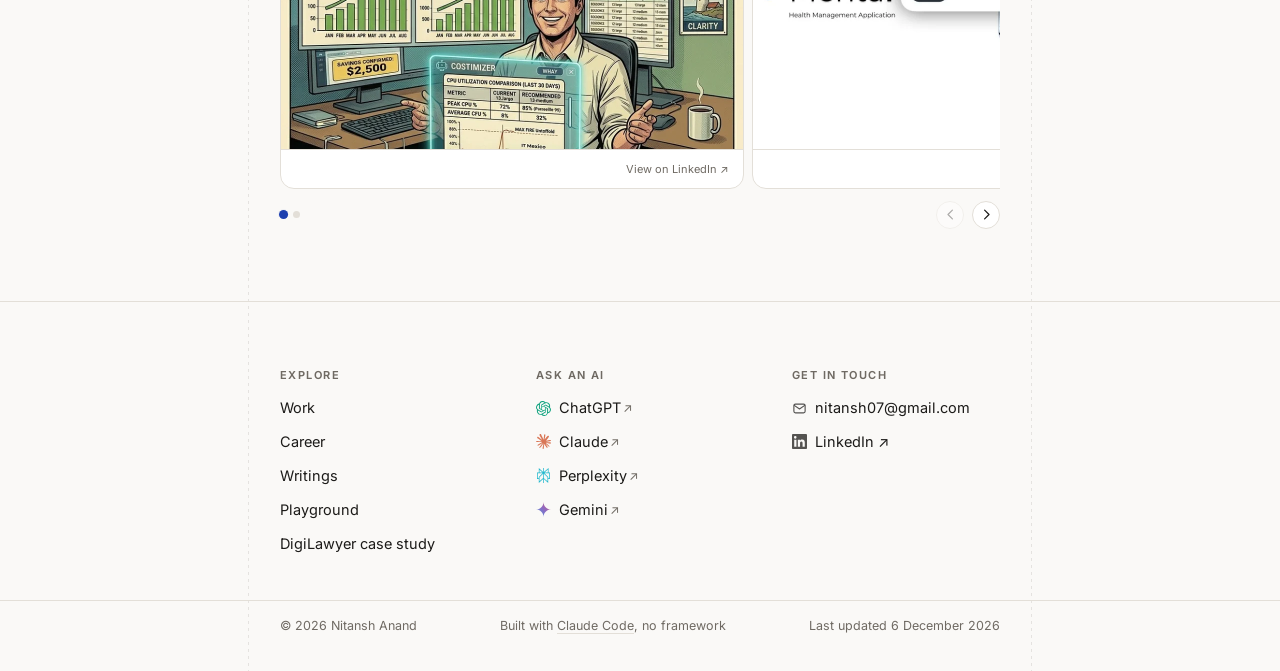
==== commit e5848694: "Update the resume and make its preview usable New PDF, same filename so both existing links keep wor" ====
--- a/index.html
+++ b/index.html
@@ -99,10 +99,25 @@
         <span class="resume-hint">
           <a data-buzz="One page. I promise." class="home-resume-button" href="Nitansh-Anand-Resume.pdf" download>Download resume</a>
           <!-- Page 1 rendered from the PDF. Regenerate with tools/build-resume-preview.md
-               if the resume changes. Decorative: the link itself is the content. -->
-          <span class="resume-peek" aria-hidden="true">
+               if the resume changes. The image is decorative, but the card is
+               no longer aria-hidden: it holds real controls now, and hiding
+               focusable things from assistive tech is worse than not having
+               them. -->
+          <span class="resume-peek">
             <img data-src="assets/resume-preview.webp" alt="" width="720" height="932" decoding="async" />
-            <span class="resume-peek-foot">1 page &middot; PDF</span>
+            <span class="resume-peek-foot">
+              <span class="resume-peek-meta">1 page &middot; PDF</span>
+              <span class="resume-peek-actions">
+                <button type="button" class="resume-peek-btn" data-resume-open>
+                  <svg viewBox="0 0 24 24" fill="none" aria-hidden="true"><path d="M9 4H4v5M15 4h5v5M9 20H4v-5M15 20h5v-5" stroke="currentColor" stroke-width="1.7" stroke-linecap="round" stroke-linejoin="round"/></svg>
+                  Full screen
+                </button>
+                <a class="resume-peek-btn" href="Nitansh-Anand-Resume.pdf" download>
+                  <svg viewBox="0 0 24 24" fill="none" aria-hidden="true"><path d="M12 4v11m0 0 4-4m-4 4-4-4M5 19h14" stroke="currentColor" stroke-width="1.7" stroke-linecap="round" stroke-linejoin="round"/></svg>
+                  Download
+                </a>
+              </span>
+            </span>
           </span>
         </span>
 
@@ -250,11 +265,16 @@
             <span class="work-shot" style="--rot: -5deg; --glow: 15;">
               <span class="work-kicker">DigiLawyer</span>
               <span class="work-motifs" aria-hidden="true">
-                <svg class="wm" style="--x:8%; --y:26%; --s:30px; --r:-12deg"><use href="#wm-car"/></svg>
-                <svg class="wm" style="--x:30%; --y:10%; --s:22px; --r:9deg"><use href="#wm-doc"/></svg>
-                <svg class="wm" style="--x:47%; --y:34%; --s:26px; --r:-7deg"><use href="#wm-shield"/></svg>
-                <svg class="wm" style="--x:20%; --y:44%; --s:20px; --r:14deg"><use href="#wm-search"/></svg>
-                <svg class="wm" style="--x:66%; --y:14%; --s:24px; --r:-10deg"><use href="#wm-check"/></svg>
+                <svg class="wm" style="--x:5%; --y:24%; --s:26px; --r:-12deg"><use href="#wm-car"/></svg>
+                <svg class="wm" style="--x:22%; --y:34%; --s:20px; --r:9deg"><use href="#wm-doc"/></svg>
+                <svg class="wm" style="--x:38%; --y:25%; --s:22px; --r:-7deg"><use href="#wm-shield"/></svg>
+                <svg class="wm" style="--x:14%; --y:46%; --s:18px; --r:13deg"><use href="#wm-search"/></svg>
+                <svg class="wm" style="--x:31%; --y:50%; --s:21px; --r:-9deg"><use href="#wm-card"/></svg>
+                <svg class="wm" style="--x:46%; --y:42%; --s:23px; --r:6deg"><use href="#wm-check"/></svg>
+                <svg class="wm" style="--x:50%; --y:9%; --s:17px; --r:11deg"><use href="#wm-bell"/></svg>
+                <svg class="wm" style="--x:64%; --y:20%; --s:22px; --r:-8deg"><use href="#wm-calendar"/></svg>
+                <svg class="wm" style="--x:78%; --y:48%; --s:25px; --r:10deg"><use href="#wm-pen"/></svg>
+                <svg class="wm" style="--x:70%; --y:68%; --s:19px; --r:-6deg"><use href="#wm-list"/></svg>
               </span>
               <span class="work-shot-img"><img src="assets/work/digilawyer.webp" alt="The redesigned DigiLawyer challan page in a browser window: a single vehicle-number field beside a Settle Your Challan button, above the results summary." width="1200" height="900" loading="lazy" decoding="async" /></span>
               <span class="work-role-tag">
@@ -278,11 +298,16 @@
             <span class="work-shot" style="--rot: 4deg; --glow: 35;">
               <span class="work-kicker">Delhi Metro</span>
               <span class="work-motifs" aria-hidden="true">
-                <svg class="wm" style="--x:7%; --y:24%; --s:30px; --r:10deg"><use href="#wm-train"/></svg>
-                <svg class="wm" style="--x:31%; --y:44%; --s:22px; --r:-8deg"><use href="#wm-pin"/></svg>
-                <svg class="wm" style="--x:46%; --y:12%; --s:25px; --r:12deg"><use href="#wm-chat"/></svg>
-                <svg class="wm" style="--x:19%; --y:48%; --s:20px; --r:-14deg"><use href="#wm-clock"/></svg>
-                <svg class="wm" style="--x:64%; --y:30%; --s:23px; --r:6deg"><use href="#wm-check"/></svg>
+                <svg class="wm" style="--x:5%; --y:23%; --s:27px; --r:10deg"><use href="#wm-train"/></svg>
+                <svg class="wm" style="--x:23%; --y:35%; --s:20px; --r:-8deg"><use href="#wm-pin"/></svg>
+                <svg class="wm" style="--x:39%; --y:24%; --s:22px; --r:12deg"><use href="#wm-chat"/></svg>
+                <svg class="wm" style="--x:14%; --y:47%; --s:18px; --r:-13deg"><use href="#wm-clock"/></svg>
+                <svg class="wm" style="--x:31%; --y:51%; --s:21px; --r:8deg"><use href="#wm-users"/></svg>
+                <svg class="wm" style="--x:46%; --y:41%; --s:22px; --r:-6deg"><use href="#wm-check"/></svg>
+                <svg class="wm" style="--x:50%; --y:9%; --s:17px; --r:-10deg"><use href="#wm-bell"/></svg>
+                <svg class="wm" style="--x:64%; --y:21%; --s:21px; --r:7deg"><use href="#wm-target"/></svg>
+                <svg class="wm" style="--x:78%; --y:47%; --s:24px; --r:-9deg"><use href="#wm-calendar"/></svg>
+                <svg class="wm" style="--x:70%; --y:67%; --s:19px; --r:11deg"><use href="#wm-list"/></svg>
               </span>
               <span class="work-shot-img"><img src="assets/work/metrodost.webp" alt="The MetroDost case study page: the headline Every journey creates an experience over a Delhi Metro train at sunset, above a line describing a network carrying 3.3 million riders a day." width="786" height="599" loading="lazy" decoding="async" /></span>
               <span class="work-role-tag">
@@ -306,11 +331,16 @@
             <span class="work-shot" style="--rot: -4deg; --glow: 215;">
               <span class="work-kicker">BigOhTech</span>
               <span class="work-motifs" aria-hidden="true">
-                <svg class="wm" style="--x:8%; --y:22%; --s:30px; --r:-9deg"><use href="#wm-layout"/></svg>
-                <svg class="wm" style="--x:32%; --y:42%; --s:23px; --r:11deg"><use href="#wm-layers"/></svg>
-                <svg class="wm" style="--x:47%; --y:12%; --s:25px; --r:-6deg"><use href="#wm-grid"/></svg>
-                <svg class="wm" style="--x:18%; --y:48%; --s:21px; --r:13deg"><use href="#wm-code"/></svg>
-                <svg class="wm" style="--x:65%; --y:34%; --s:22px; --r:-8deg"><use href="#wm-check"/></svg>
+                <svg class="wm" style="--x:5%; --y:23%; --s:27px; --r:-9deg"><use href="#wm-layout"/></svg>
+                <svg class="wm" style="--x:23%; --y:35%; --s:21px; --r:11deg"><use href="#wm-layers"/></svg>
+                <svg class="wm" style="--x:39%; --y:24%; --s:22px; --r:-6deg"><use href="#wm-grid"/></svg>
+                <svg class="wm" style="--x:14%; --y:47%; --s:19px; --r:12deg"><use href="#wm-code"/></svg>
+                <svg class="wm" style="--x:31%; --y:51%; --s:21px; --r:-8deg"><use href="#wm-box"/></svg>
+                <svg class="wm" style="--x:46%; --y:41%; --s:22px; --r:7deg"><use href="#wm-check"/></svg>
+                <svg class="wm" style="--x:50%; --y:9%; --s:17px; --r:10deg"><use href="#wm-sliders"/></svg>
+                <svg class="wm" style="--x:64%; --y:20%; --s:21px; --r:-7deg"><use href="#wm-pen"/></svg>
+                <svg class="wm" style="--x:78%; --y:48%; --s:24px; --r:9deg"><use href="#wm-target"/></svg>
+                <svg class="wm" style="--x:70%; --y:68%; --s:19px; --r:-5deg"><use href="#wm-list"/></svg>
               </span>
               <span class="work-shot-img"><img src="assets/work/sections.webp" alt="Two sections assembled on a page: a statistics band carrying headline figures, above a use-case grid of cloud-platform cards." width="1200" height="900" loading="lazy" decoding="async" /></span>
               <span class="work-role-tag">
@@ -337,11 +367,16 @@
             <span class="work-shot" style="--rot: 5deg; --glow: 245;">
               <span class="work-kicker">Costimizer</span>
               <span class="work-motifs" aria-hidden="true">
-                <svg class="wm" style="--x:7%; --y:25%; --s:31px; --r:8deg"><use href="#wm-cloud"/></svg>
-                <svg class="wm" style="--x:31%; --y:11%; --s:22px; --r:-10deg"><use href="#wm-chart"/></svg>
-                <svg class="wm" style="--x:47%; --y:38%; --s:24px; --r:12deg"><use href="#wm-spark"/></svg>
-                <svg class="wm" style="--x:19%; --y:47%; --s:20px; --r:-12deg"><use href="#wm-clock"/></svg>
-                <svg class="wm" style="--x:65%; --y:18%; --s:23px; --r:7deg"><use href="#wm-search"/></svg>
+                <svg class="wm" style="--x:5%; --y:24%; --s:28px; --r:8deg"><use href="#wm-cloud"/></svg>
+                <svg class="wm" style="--x:23%; --y:35%; --s:20px; --r:-10deg"><use href="#wm-chart"/></svg>
+                <svg class="wm" style="--x:39%; --y:24%; --s:22px; --r:11deg"><use href="#wm-spark"/></svg>
+                <svg class="wm" style="--x:14%; --y:47%; --s:18px; --r:-12deg"><use href="#wm-clock"/></svg>
+                <svg class="wm" style="--x:31%; --y:51%; --s:21px; --r:7deg"><use href="#wm-server"/></svg>
+                <svg class="wm" style="--x:46%; --y:42%; --s:22px; --r:-6deg"><use href="#wm-search"/></svg>
+                <svg class="wm" style="--x:50%; --y:9%; --s:17px; --r:12deg"><use href="#wm-zap"/></svg>
+                <svg class="wm" style="--x:64%; --y:20%; --s:21px; --r:-8deg"><use href="#wm-sliders"/></svg>
+                <svg class="wm" style="--x:78%; --y:47%; --s:24px; --r:10deg"><use href="#wm-card"/></svg>
+                <svg class="wm" style="--x:70%; --y:68%; --s:19px; --r:-7deg"><use href="#wm-target"/></svg>
               </span>
               <span class="work-shot-img"><img src="assets/work/costimizer.webp" alt="The Costimizer assistant: an agent picker offering a cost and a storage optimiser above a cloud-cost prompt, beside panels recommending an EC2 right-sizing with the projected monthly saving." width="1200" height="900" loading="lazy" decoding="async" /></span>
               <span class="work-role-tag">
@@ -878,6 +913,32 @@
 <script src="claude-usage.js"></script>
 <script src="ask-knowledge.js"></script>
 <script src="linkedin-posts.js"></script>
+  <!-- ───────────────────  RESUME, FULL SCREEN  ───────────────────
+       Opened from the hover preview. The PDF goes in an iframe so the
+       browser's own viewer supplies zoom, scroll, print and its own save,
+       rather than this page reimplementing any of it. src is set on first
+       open, so no visitor pays for the PDF unless they ask for it.
+       ───────────────────────────────────────────────────────────── -->
+  <div class="resume-modal" id="resume-modal" hidden>
+    <div class="resume-modal-scrim" data-resume-close></div>
+    <div class="resume-modal-card" role="dialog" aria-modal="true" aria-labelledby="resume-modal-title">
+      <div class="resume-modal-bar">
+        <p class="resume-modal-title" id="resume-modal-title">Nitansh Anand, resume</p>
+        <span class="resume-modal-tools">
+          <a class="resume-modal-btn" href="Nitansh-Anand-Resume.pdf" download>
+            <svg viewBox="0 0 24 24" fill="none" aria-hidden="true"><path d="M12 4v11m0 0 4-4m-4 4-4-4M5 19h14" stroke="currentColor" stroke-width="1.7" stroke-linecap="round" stroke-linejoin="round"/></svg>
+            Download
+          </a>
+          <button type="button" class="resume-modal-btn resume-modal-close" data-resume-close>
+            <svg viewBox="0 0 24 24" fill="none" aria-hidden="true"><path d="M6 6l12 12M18 6 6 18" stroke="currentColor" stroke-width="1.7" stroke-linecap="round"/></svg>
+            Close
+          </button>
+        </span>
+      </div>
+      <iframe class="resume-modal-frame" title="Nitansh Anand, resume" data-src="Nitansh-Anand-Resume.pdf"></iframe>
+    </div>
+  </div>
+
 <script src="script.js"></script>
 
   <!-- ───────────────────  MOTIF SPRITE  ───────────────────
@@ -945,8 +1006,45 @@
       <symbol id="wm-spark" viewBox="0 0 24 24">
         <path d="M12 3.5 13.7 9l5.5 1.7-5.5 1.7L12 18l-1.7-5.6L4.8 10.7 10.3 9Z"/>
       </symbol>
+      <symbol id="wm-bell" viewBox="0 0 24 24">
+        <path d="M6.5 17v-6a5.5 5.5 0 0 1 11 0v6M4.5 17h15M10 20a2 2 0 0 0 4 0"/>
+      </symbol>
+      <symbol id="wm-card" viewBox="0 0 24 24">
+        <rect x="3" y="6" width="18" height="12" rx="2"/><path d="M3 10h18M6.5 14.5h3"/>
+      </symbol>
+      <symbol id="wm-server" viewBox="0 0 24 24">
+        <rect x="3.5" y="4" width="17" height="6" rx="1.6"/><rect x="3.5" y="14" width="17" height="6" rx="1.6"/>
+        <path d="M7 7h.01M7 17h.01"/>
+      </symbol>
+      <symbol id="wm-users" viewBox="0 0 24 24">
+        <circle cx="9" cy="8" r="3.2"/><path d="M3.5 19a5.5 5.5 0 0 1 11 0"/>
+        <path d="M16 5.5a3.2 3.2 0 0 1 0 6M20.5 19a5.5 5.5 0 0 0-2.6-4.7"/>
+      </symbol>
+      <symbol id="wm-sliders" viewBox="0 0 24 24">
+        <path d="M5 20v-5M5 11V4M12 20v-8M12 8V4M19 20v-3M19 13V4M2.5 15h5M9.5 8h5M16.5 17h5"/>
+      </symbol>
+      <symbol id="wm-zap" viewBox="0 0 24 24">
+        <path d="M13 2.5 4.5 14H11l-.9 7.5L19 10h-6.4z"/>
+      </symbol>
+      <symbol id="wm-calendar" viewBox="0 0 24 24">
+        <rect x="3.5" y="5" width="17" height="16" rx="2"/><path d="M3.5 10h17M8 3v4M16 3v4"/>
+      </symbol>
+      <symbol id="wm-pen" viewBox="0 0 24 24">
+        <path d="M4 20h4L18.2 9.8a2.5 2.5 0 0 0-3.5-3.5L4.5 16.5z"/>
+      </symbol>
+      <symbol id="wm-box" viewBox="0 0 24 24">
+        <path d="m12 3 8 4.2v9.6L12 21l-8-4.2V7.2z"/><path d="M4 7.2 12 11.5l8-4.3M12 11.5V21"/>
+      </symbol>
+      <symbol id="wm-target" viewBox="0 0 24 24">
+        <circle cx="12" cy="12" r="8.5"/><circle cx="12" cy="12" r="4.5"/><circle cx="12" cy="12" r="1"/>
+      </symbol>
+      <symbol id="wm-list" viewBox="0 0 24 24">
+        <path d="M8.5 6.5h12M8.5 12h12M8.5 17.5h12M4 6.5h.01M4 12h.01M4 17.5h.01"/>
+      </symbol>
     </defs>
   </svg>
 
+
+
 </body>
 </html>
--- a/styles.css
+++ b/styles.css
@@ -20,6 +20,14 @@
   --color-highlight:  #fd2;
   --color-live:       #146c2e;   /* the "Live" pill: dark enough to clear 4.5:1
                                     against its own 13% tint on warm paper */
+  /* Hover wash. Over light paper the tint has to be LIGHTER than the paper
+     in value, not darker: a dark hue at low alpha just greys the panel down
+     to a dingy taupe (rgb(229,212,203) at 52%/44%). High lightness adds the
+     colour without dropping the value. Dark mode overrides all four. */
+  --glow-s:   90%;
+  --glow-l:   78%;
+  --glow-top: 0.38;
+  --glow-mid: 0.13;
   --color-rule:       rgba(39, 29, 22, 0.1);
   --color-header-bg:  rgba(250, 249, 247, 0.82);
   --color-linkedin:   var(--color-accent);
@@ -89,6 +97,10 @@
     --color-hairline:  #2e3331;
     --color-accent:    #6d9bf6;
     --color-live:      #58cc8f;
+    --glow-s:   88%;
+    --glow-l:   56%;
+    --glow-top: 0.34;
+    --glow-mid: 0.12;
     --color-on-accent: #0a1730;
     --color-rule:      rgba(236, 233, 228, 0.09);
     --color-header-bg: rgba(19, 21, 20, 0.82);
@@ -115,6 +127,10 @@
   --color-hairline:  #2e3331;
   --color-accent:    #6d9bf6;
   --color-live:      #58cc8f;
+  --glow-s:   88%;
+  --glow-l:   56%;
+  --glow-top: 0.34;
+  --glow-mid: 0.12;
   --color-on-accent: #0a1730;
   --color-rule:      rgba(236, 233, 228, 0.09);
   --color-header-bg: rgba(19, 21, 20, 0.82);
@@ -605,19 +621,23 @@
 
 /* --- resume hover preview ------------------------------------------------ *
    A peek at page 1 on hover or keyboard focus. The image is only fetched on
-   first reveal, so the 99KB render costs nothing on load. Pointer-events stay
-   off so the popover can never swallow the click on the link underneath.     */
+   first reveal, so the render costs nothing on load. The card takes the
+   pointer only while it is open: it holds a full-screen button and a
+   download link now, and closed it must not swallow clicks meant for the
+   link underneath.                                                           */
 
 .resume-hint { position: relative; display: inline-flex; }
 
 .resume-peek {
   position: absolute;
-  /* Beside the button, vertically centred on it. */
-  top: 50%;
+  /* Beside the button and hanging DOWN from its top edge. Centred on the
+     button it reached 179px above and sat squarely on the headline, which
+     is the one thing in the hero worth not covering. */
+  top: 0;
   left: calc(100% + 14px);
   z-index: 60;
   display: block;
-  width: 260px;
+  width: 300px;
   padding: 8px;
   border: 1px solid var(--color-hairline);
   border-radius: 12px;
@@ -627,16 +647,20 @@
   /* The -50% y stays in every state, so the entrance only slides on x.
      --peek-shift is set by script.js to nudge the card back into the
      viewport when centring on the button would hang it off an edge. */
-  transform: translate(-8px, calc(-50% + var(--peek-shift, 0px))) scale(0.98);
-  transform-origin: 0 50%;
+  transform: translate(-8px, var(--peek-shift, 0px)) scale(0.98);
+  transform-origin: 0 20%;
   pointer-events: none;
   visibility: hidden;
   transition: opacity 0.18s var(--ease-calm), transform 0.22s var(--ease-calm), visibility 0s linear 0.2s;
 }
 .resume-hint.is-peeking .resume-peek {
   opacity: 1;
-  transform: translate(0, calc(-50% + var(--peek-shift, 0px)));
+  transform: translate(0, var(--peek-shift, 0px));
   visibility: visible;
+  /* The card holds buttons now, so it has to accept the pointer. Only once
+     open: a non-interactive card would still swallow clicks meant for the
+     page behind it. */
+  pointer-events: auto;
   transition-delay: 0s;
 }
 
@@ -649,11 +673,146 @@
 }
 
 .resume-peek-foot {
-  display: block;
-  padding: 7px 2px 1px;
+  display: flex;
+  flex-wrap: wrap;
+  align-items: center;
+  justify-content: space-between;
+  gap: 6px 10px;
+  padding: 8px 2px 1px;
+}
+.resume-peek-meta {
   color: var(--color-soft);
   font-family: var(--font-mono);
   font-size: 11px;
+}
+.resume-peek-actions {
+  display: inline-flex;
+  align-items: center;
+  gap: 4px;
+}
+.resume-peek-btn {
+  display: inline-flex;
+  align-items: center;
+  gap: 5px;
+  padding: 5px 8px;
+  border: 0;
+  border-radius: 7px;
+  background: none;
+  color: var(--color-ink);
+  font: 500 11.5px/1 var(--font-body);
+  text-decoration: none;
+  cursor: pointer;
+  transition: background var(--dur-tap) var(--ease-calm),
+              color var(--dur-tap) var(--ease-calm);
+}
+.resume-peek-btn svg { width: 13px; height: 13px; flex: none; }
+.resume-peek-btn:hover {
+  background: color-mix(in srgb, var(--color-accent) 10%, transparent);
+  color: var(--color-accent);
+}
+.resume-peek-btn:focus-visible { outline: 2px solid var(--color-accent); outline-offset: 2px; }
+
+/* --- resume, full screen ------------------------------------------------- */
+
+.resume-modal {
+  position: fixed;
+  inset: 0;
+  z-index: 200;
+  display: flex;
+  align-items: center;
+  justify-content: center;
+  padding: clamp(12px, 3vw, 36px);
+}
+.resume-modal[hidden] { display: none; }
+
+.resume-modal-scrim {
+  position: absolute;
+  inset: 0;
+  background: rgba(14, 13, 12, 0.62);
+  backdrop-filter: blur(3px);
+  -webkit-backdrop-filter: blur(3px);
+  opacity: 0;
+  transition: opacity var(--dur-ui) var(--ease-calm);
+}
+.resume-modal.is-open .resume-modal-scrim { opacity: 1; }
+
+.resume-modal-card {
+  position: relative;
+  z-index: 1;
+  display: flex;
+  flex-direction: column;
+  width: min(980px, 100%);
+  height: min(100%, 94vh);
+  overflow: hidden;
+  border: 1px solid var(--color-hairline);
+  border-radius: 14px;
+  background: var(--color-raised);
+  box-shadow: 0 32px 80px -28px rgba(0, 0, 0, 0.6);
+  opacity: 0;
+  transform: translateY(8px) scale(0.99);
+  transition: opacity var(--dur-ui) var(--ease-calm),
+              transform var(--dur-ui) var(--ease-calm);
+}
+.resume-modal.is-open .resume-modal-card { opacity: 1; transform: none; }
+
+.resume-modal-bar {
+  display: flex;
+  flex-wrap: wrap;
+  align-items: center;
+  justify-content: space-between;
+  gap: 8px 14px;
+  padding: 10px 12px 10px 16px;
+  border-bottom: 1px solid var(--color-hairline);
+}
+.resume-modal-title {
+  margin: 0;
+  font-size: 14px;
+  font-weight: 500;
+  color: var(--color-ink);
+}
+.resume-modal-tools { display: inline-flex; align-items: center; gap: 6px; }
+
+.resume-modal-btn {
+  display: inline-flex;
+  align-items: center;
+  gap: 6px;
+  min-height: 34px;
+  padding: 0 11px;
+  border: 1px solid var(--color-hairline);
+  border-radius: 8px;
+  background: none;
+  color: var(--color-ink);
+  font: 500 13px/1 var(--font-body);
+  text-decoration: none;
+  cursor: pointer;
+  transition: border-color var(--dur-tap) var(--ease-calm),
+              color var(--dur-tap) var(--ease-calm);
+}
+.resume-modal-btn svg { width: 15px; height: 15px; flex: none; }
+.resume-modal-btn:hover { border-color: var(--color-accent); color: var(--color-accent); }
+.resume-modal-btn:focus-visible { outline: 2px solid var(--color-accent); outline-offset: 2px; }
+
+/* The PDF needs a light sheet behind it in either theme: the file has no
+   background of its own and renders black-on-transparent. */
+.resume-modal-frame {
+  flex: 1;
+  width: 100%;
+  min-height: 0;
+  border: 0;
+  background: #fff;
+}
+
+/* On a phone the dialog is the whole screen, and the touch targets grow. */
+@media (max-width: 600px) {
+  .resume-modal { padding: 0; }
+  .resume-modal-card { height: 100%; border: 0; border-radius: 0; }
+  .resume-modal-btn { min-height: 44px; }
+}
+
+@media (prefers-reduced-motion: reduce) {
+  .resume-modal-scrim,
+  .resume-modal-card { transition: none; }
+  .resume-modal-card { transform: none; }
 }
 
 /* Touch has no hover, and the popover would just cover the page. */
@@ -2467,17 +2626,22 @@
   background-color: var(--color-sunken);
   /* Hover wash. --glow is a hue set per card from its own screenshot, so a
      card lights up in its artwork's colour rather than one house accent.
-     The panel's own background paints below ::before, which is what puts
-     the wash under the dots and under the shot rather than over them. */
+     The panel's own background paints below its children, which is what
+     puts the wash under both the motifs and the screenshot.
+
+     Linear, not radial: a radial ending at 78% left a faint curved edge
+     arcing across the panel, which on light paper read as the boundary of
+     a stain. A top-to-bottom fade reaching transparent exactly at the
+     bottom edge has no boundary to see. */
   --glow: 215;
   background-image:
-    radial-gradient(135% 105% at 50% 0%,
-      hsl(var(--glow) 88% 56% / calc(var(--glow-a) * 0.34)) 0%,
-      hsl(var(--glow) 88% 56% / calc(var(--glow-a) * 0.12)) 45%,
-      transparent 78%);
+    linear-gradient(to bottom,
+      hsl(var(--glow) var(--glow-s) var(--glow-l) / calc(var(--glow-a) * var(--glow-top))) 0%,
+      hsl(var(--glow) var(--glow-s) var(--glow-l) / calc(var(--glow-a) * var(--glow-mid))) 48%,
+      transparent 100%);
   transition: border-color var(--dur-ui) var(--ease-calm),
               transform var(--dur-ui) var(--ease-calm),
-              --glow-a 420ms var(--ease-calm);
+              --glow-a var(--dur-ui) var(--ease-calm);
 }
 /* Registered so the wash can fade in. An unregistered custom property is
    just a string to the engine, and jumps from 0 to 1 with no transition. */
@@ -2508,7 +2672,7 @@
   z-index: 0;
   pointer-events: none;
   opacity: 0;
-  transition: opacity 420ms var(--ease-calm);
+  transition: opacity var(--dur-ui) var(--ease-calm);
 }
 .work-card:hover .work-motifs,
 .work-card:focus-within .work-motifs { opacity: 1; }
@@ -2532,7 +2696,7 @@
 
 .work-card:hover .work-shot,
 .work-card:focus-within .work-shot {
-  border-color: color-mix(in srgb, var(--color-accent) 42%, var(--color-hairline));
+  border-color: color-mix(in srgb, hsl(var(--glow) 70% 50%) 40%, var(--color-hairline));
   transform: translateY(-2px);
   --glow-a: 1;
 }
